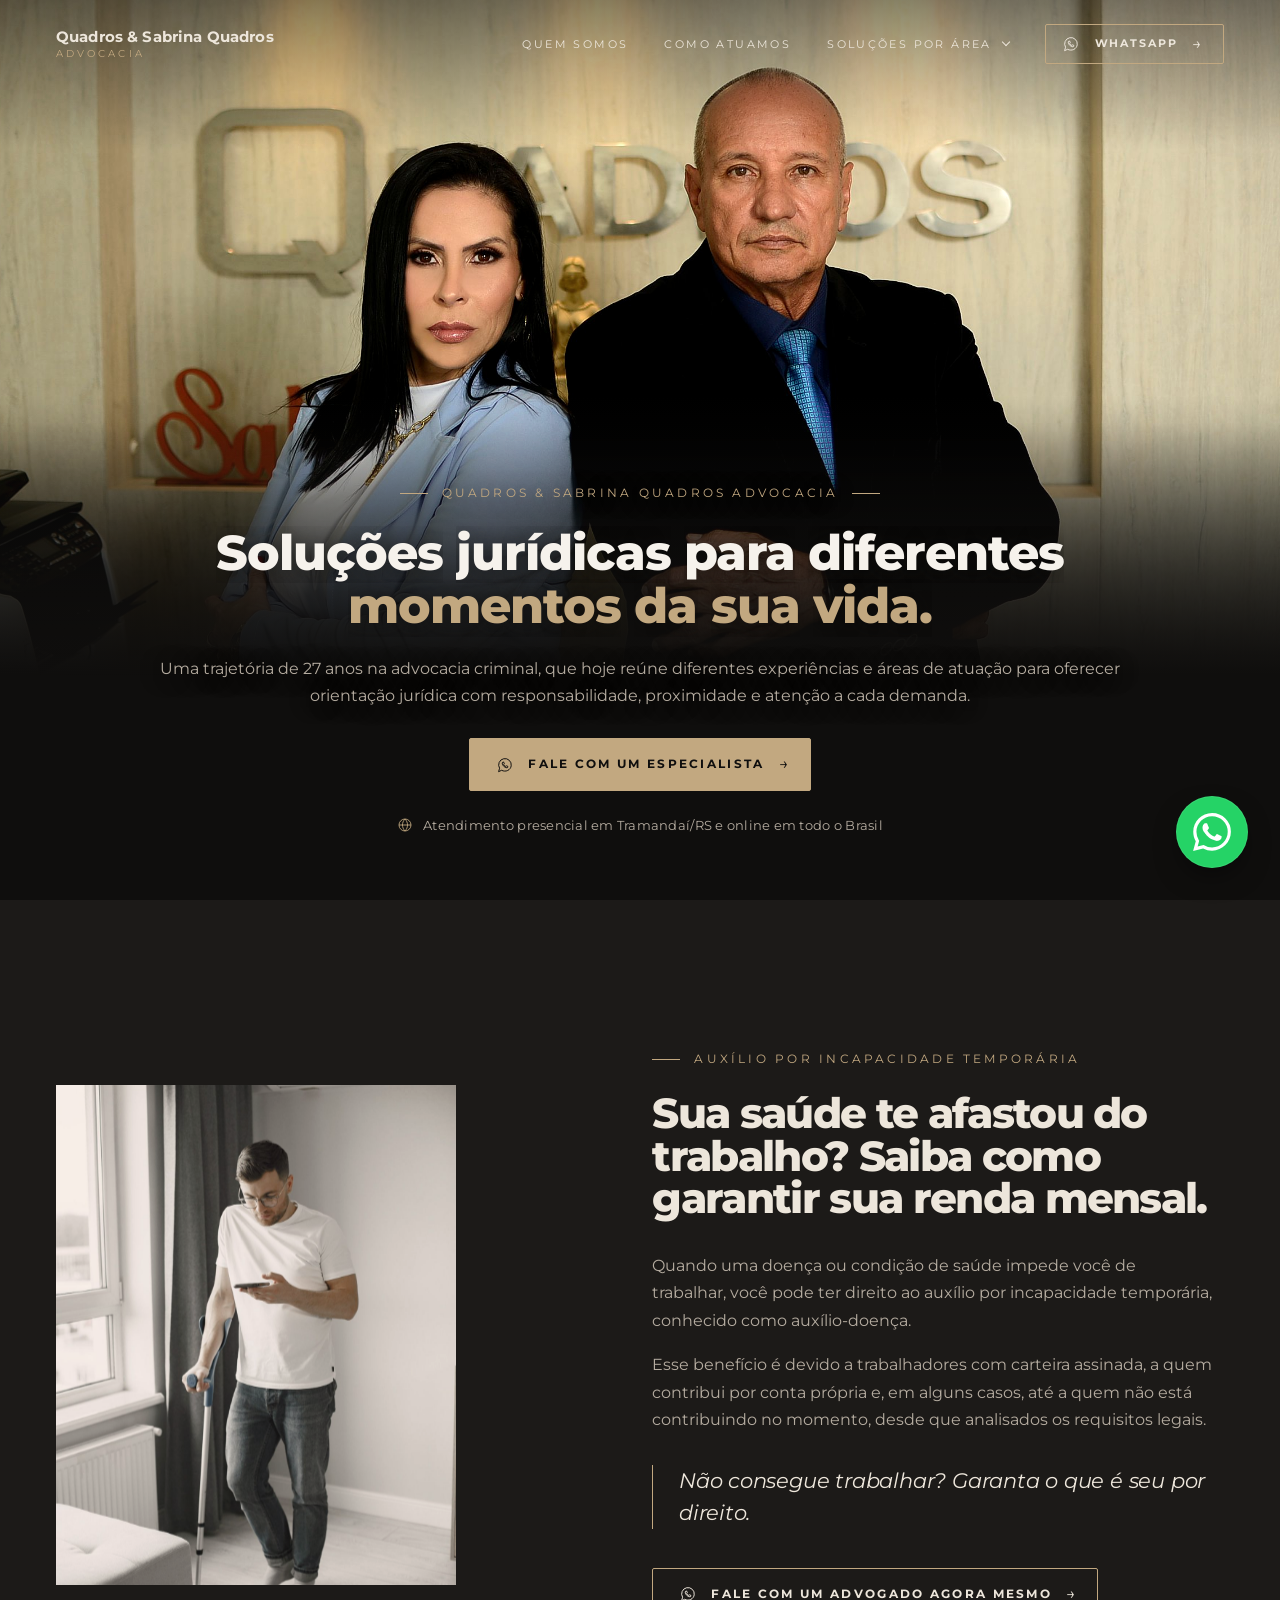
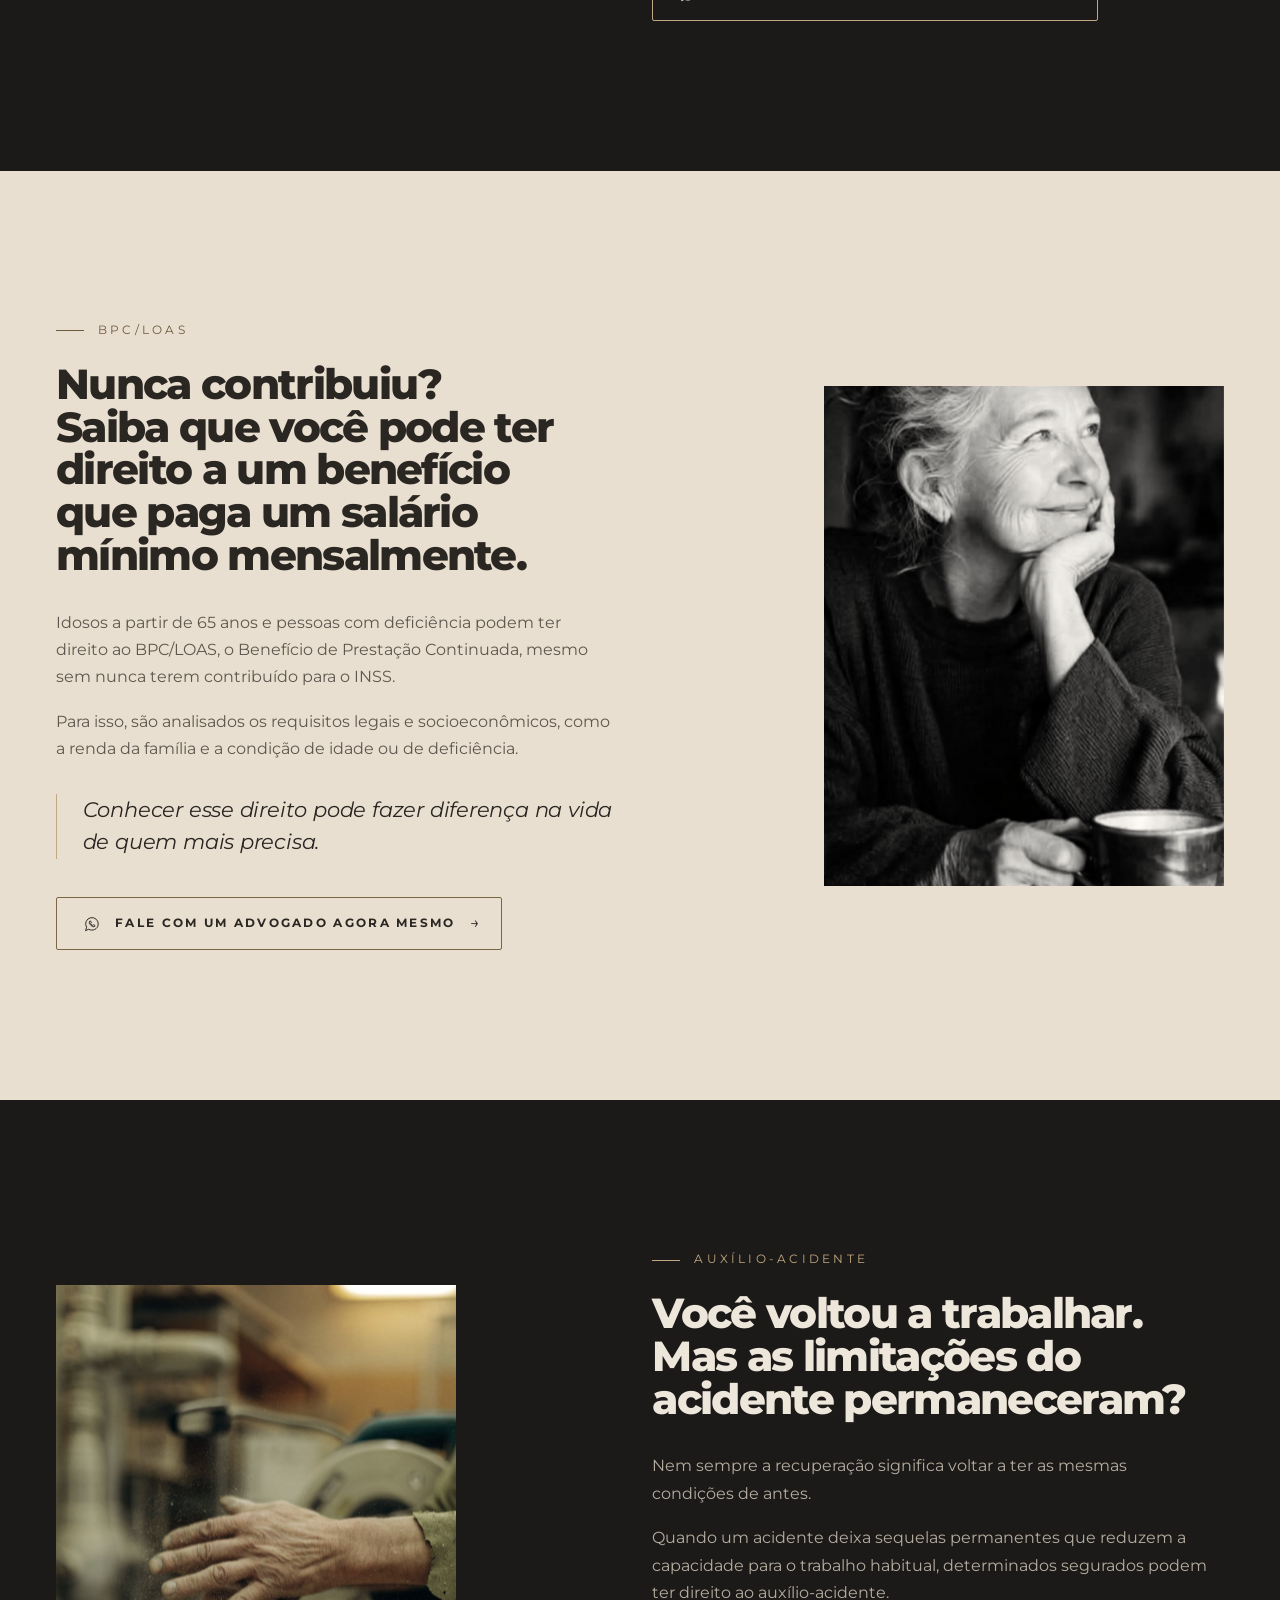
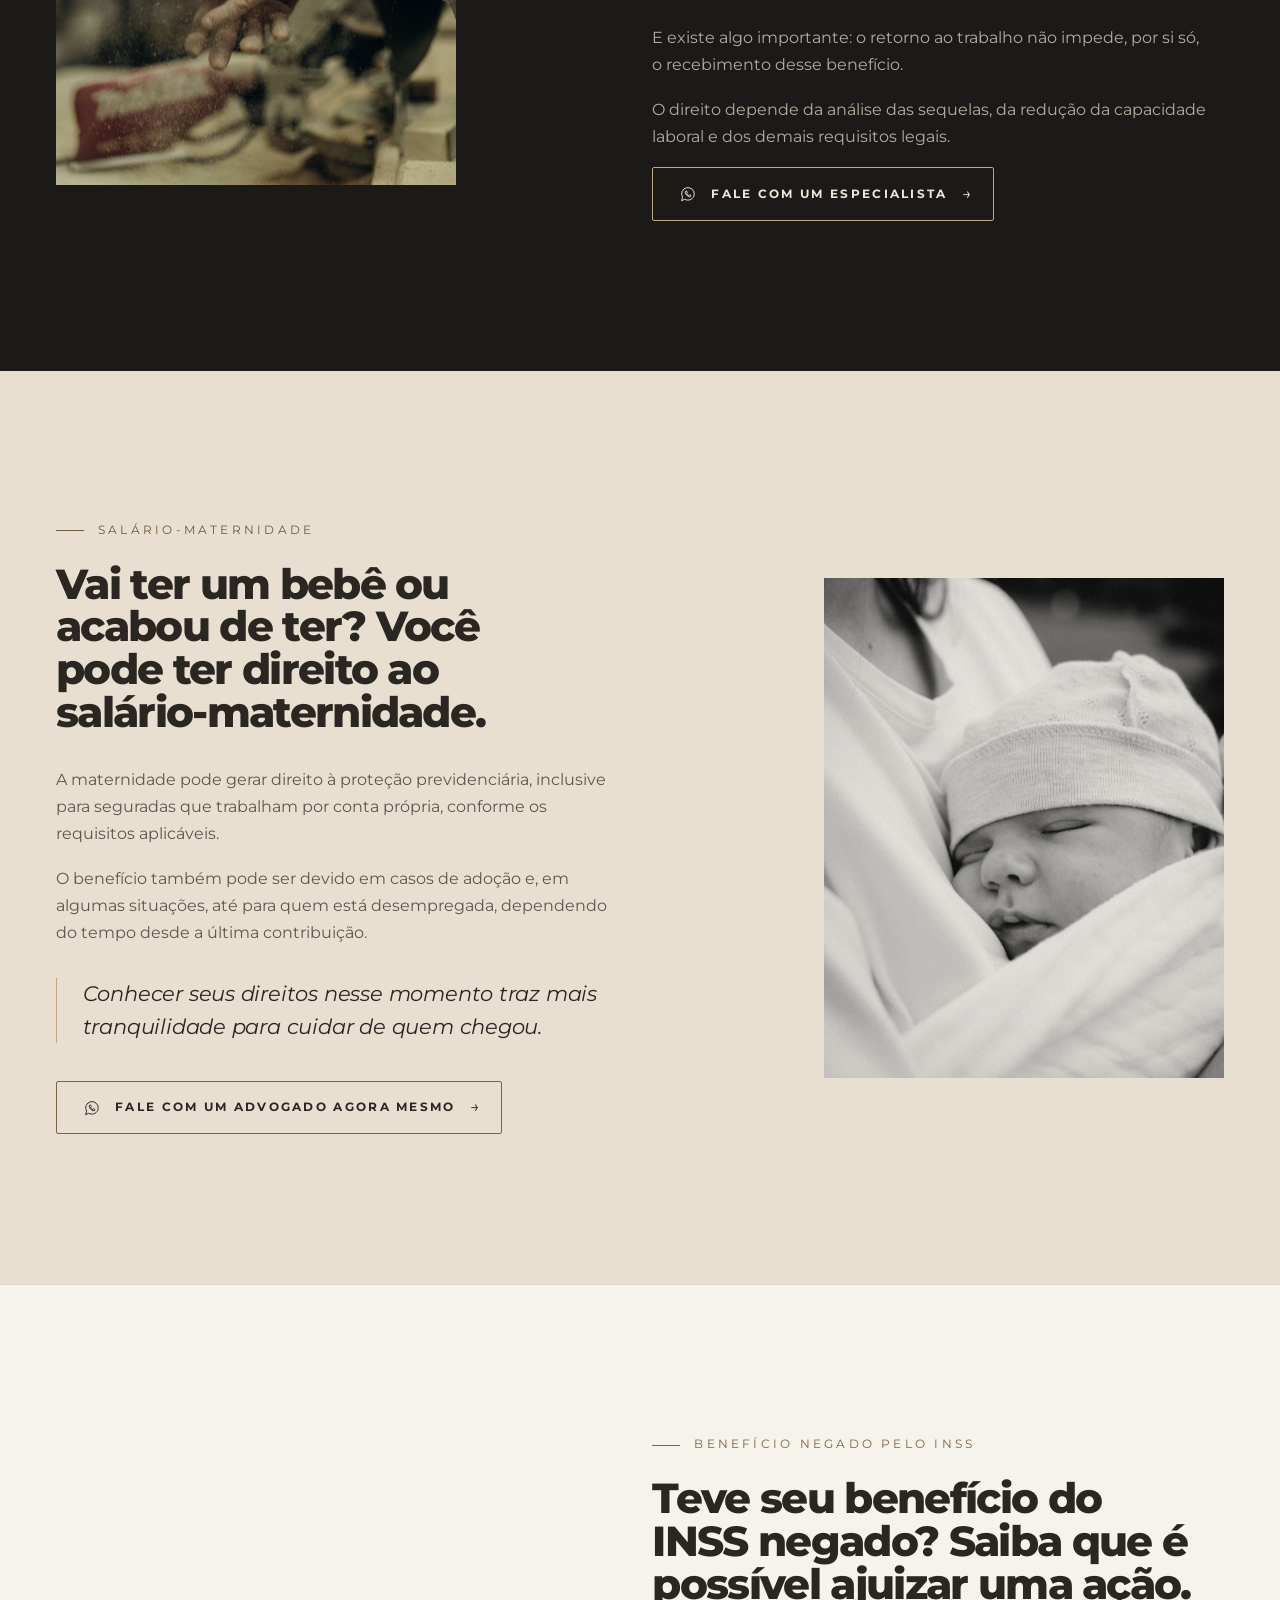
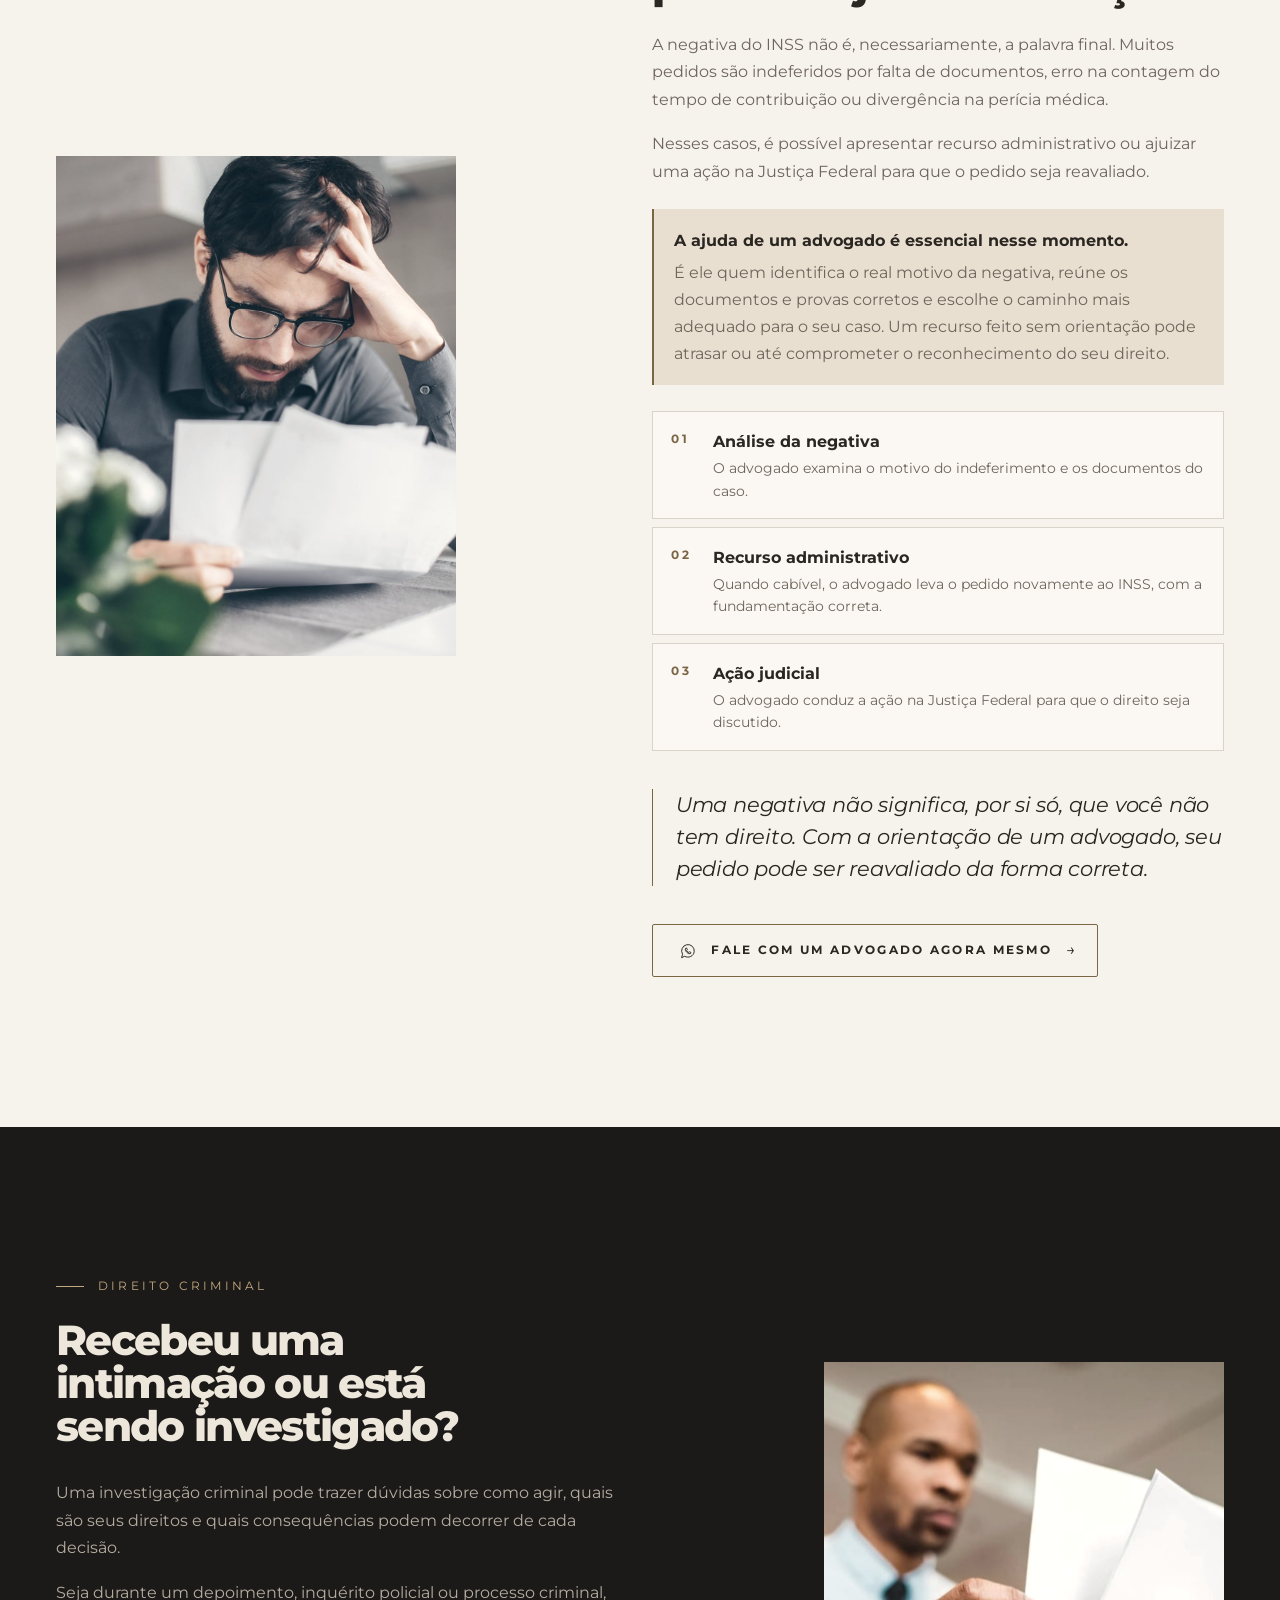
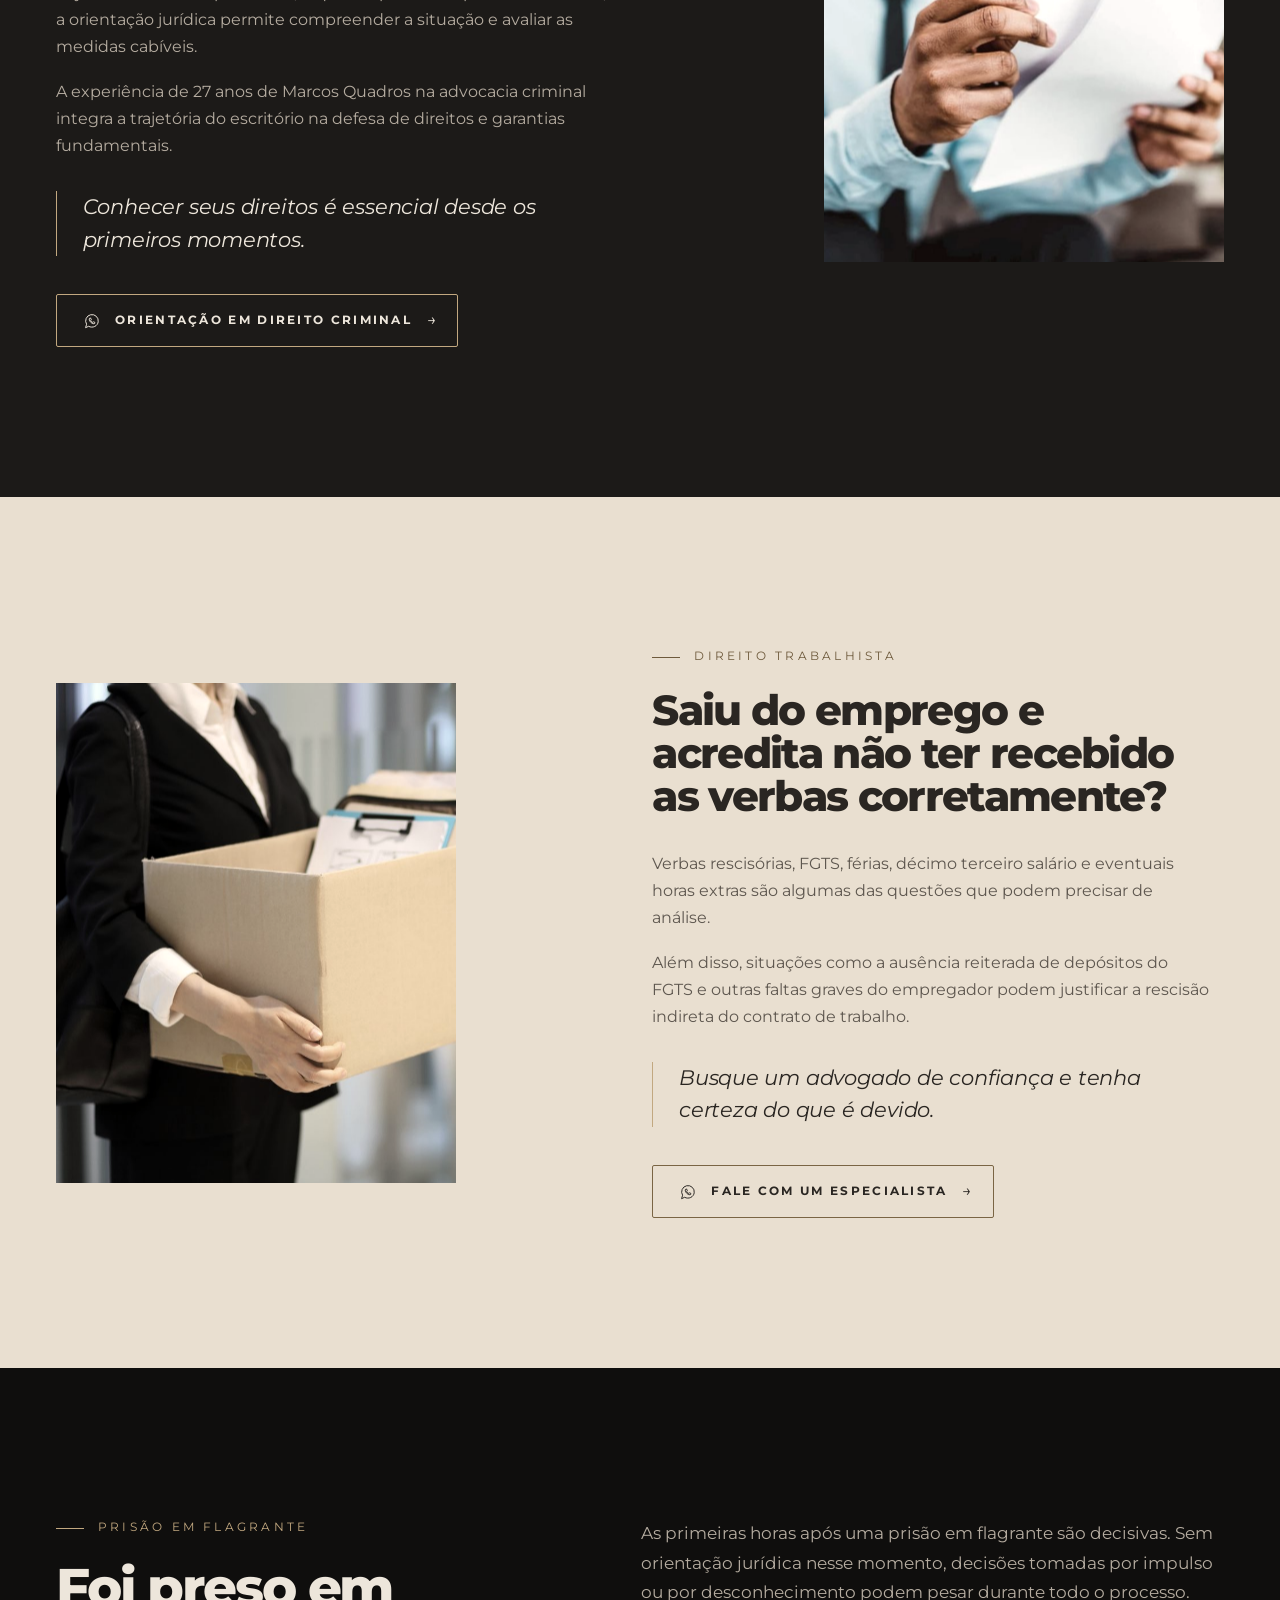
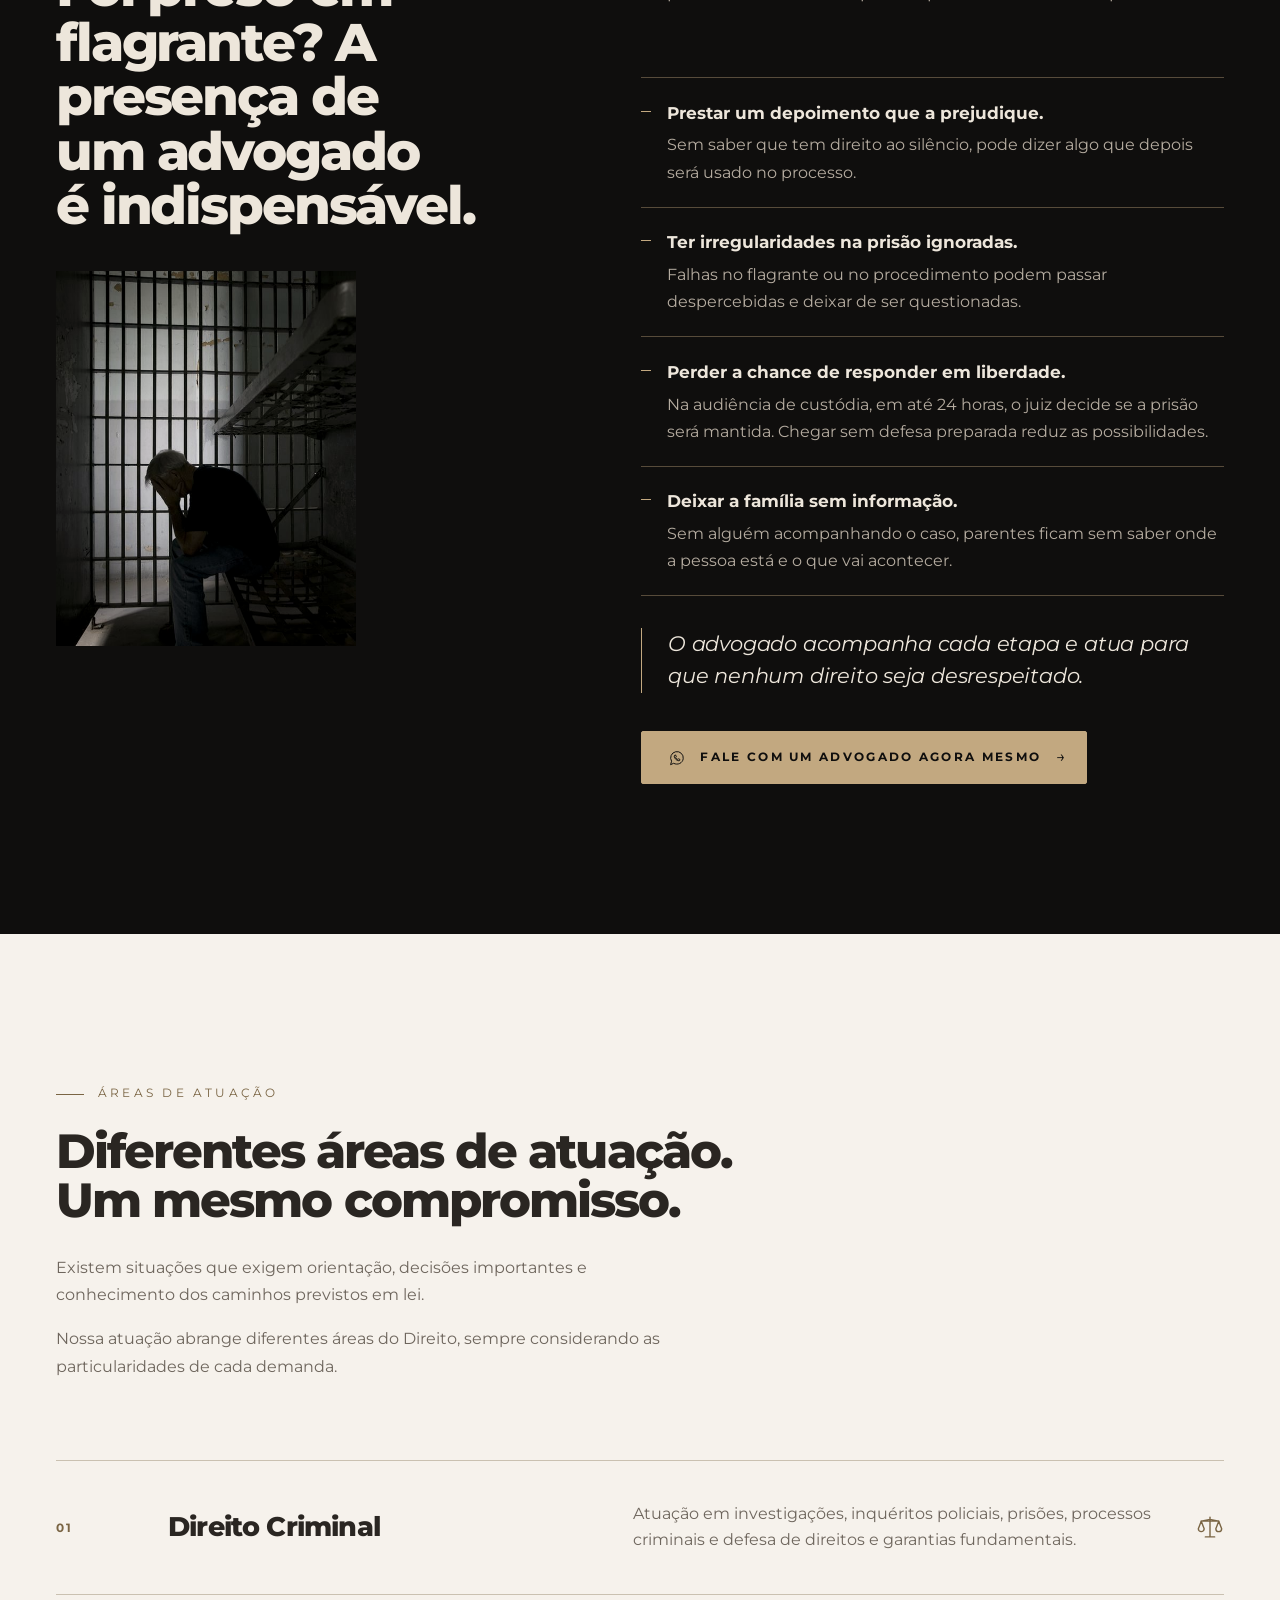
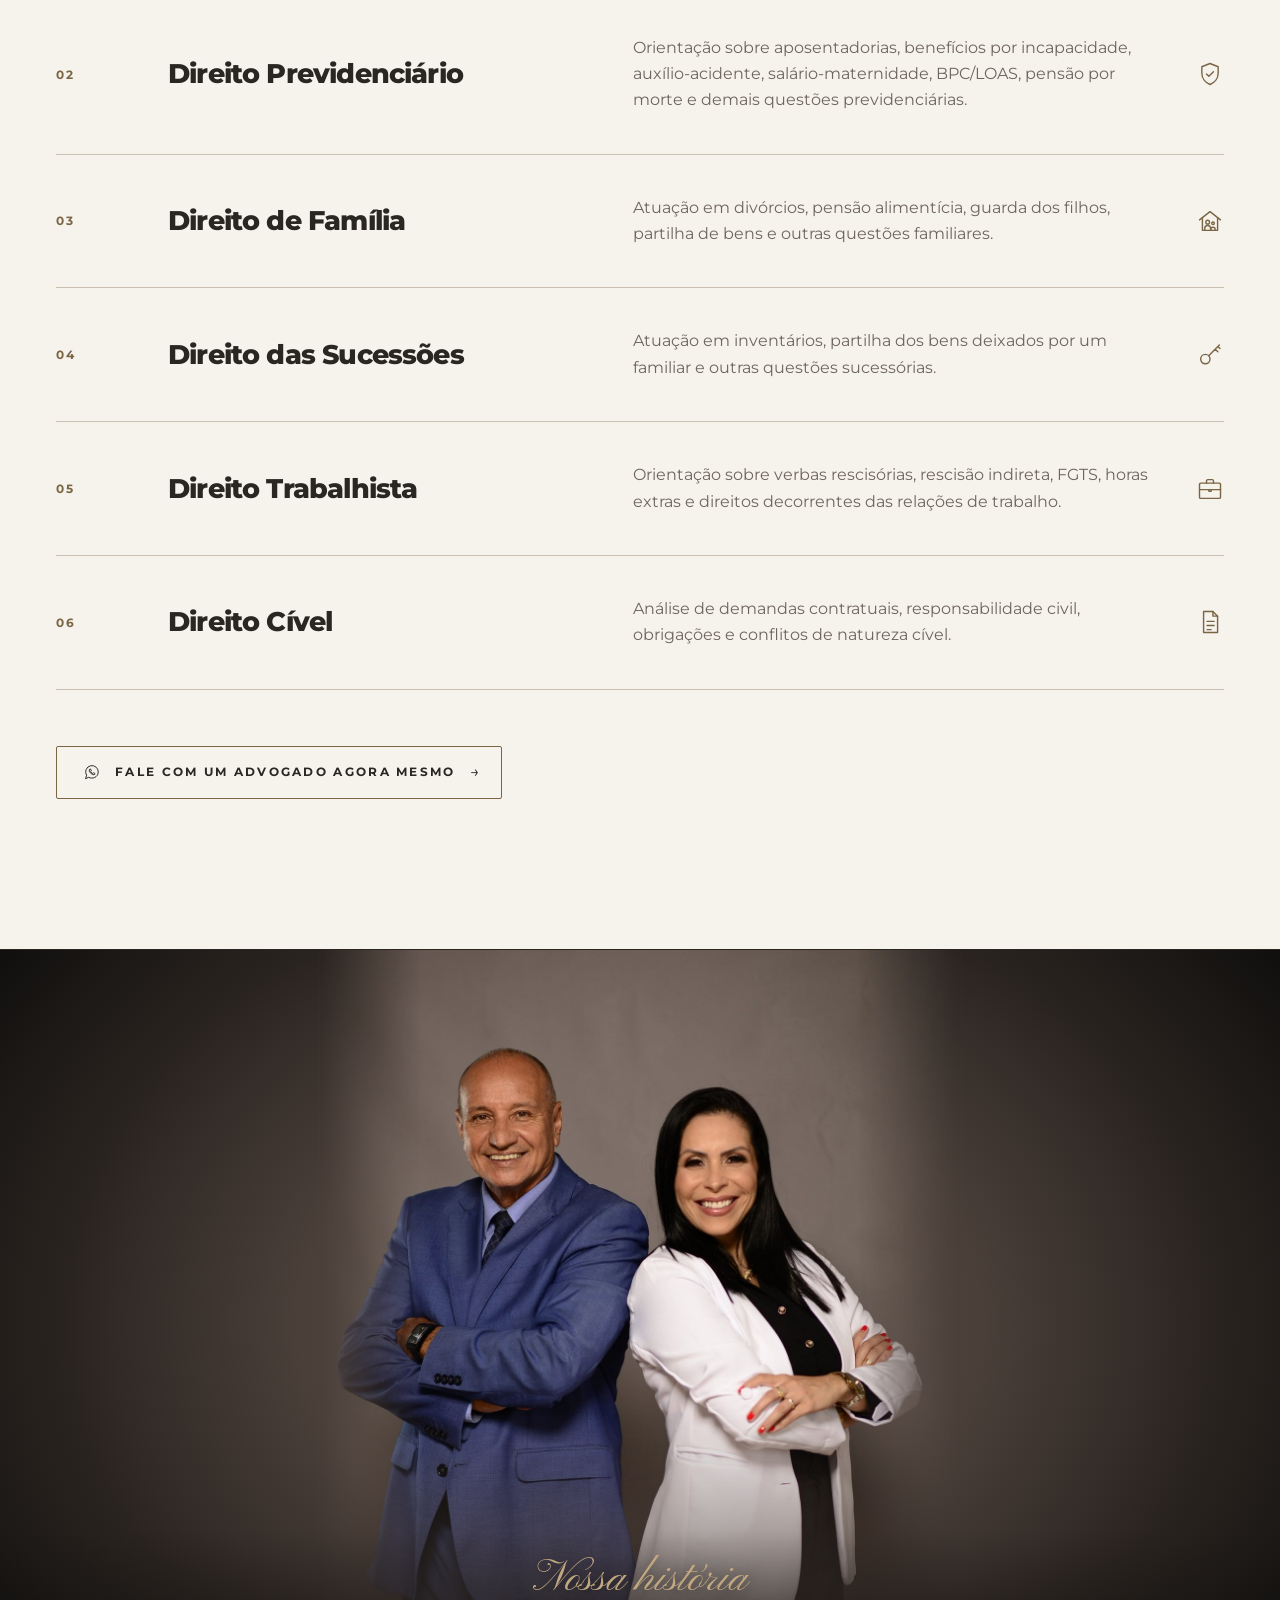
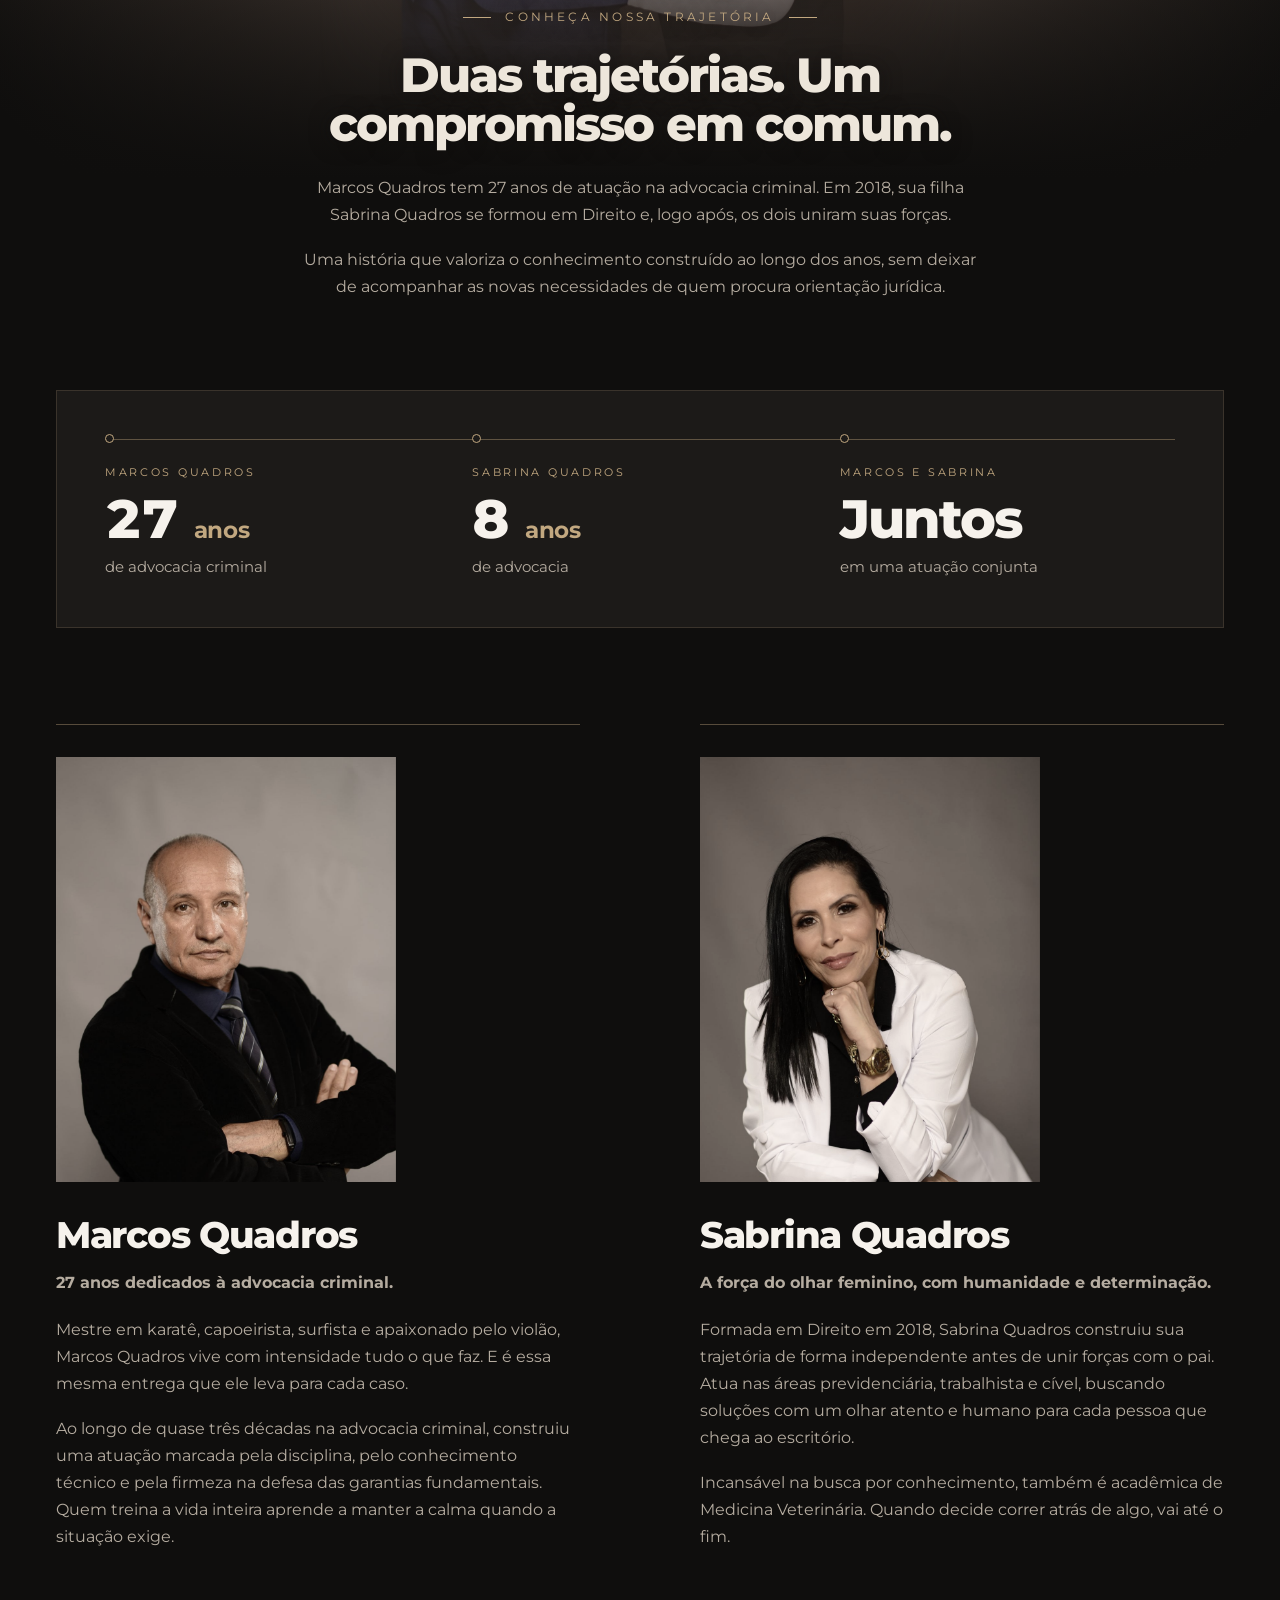
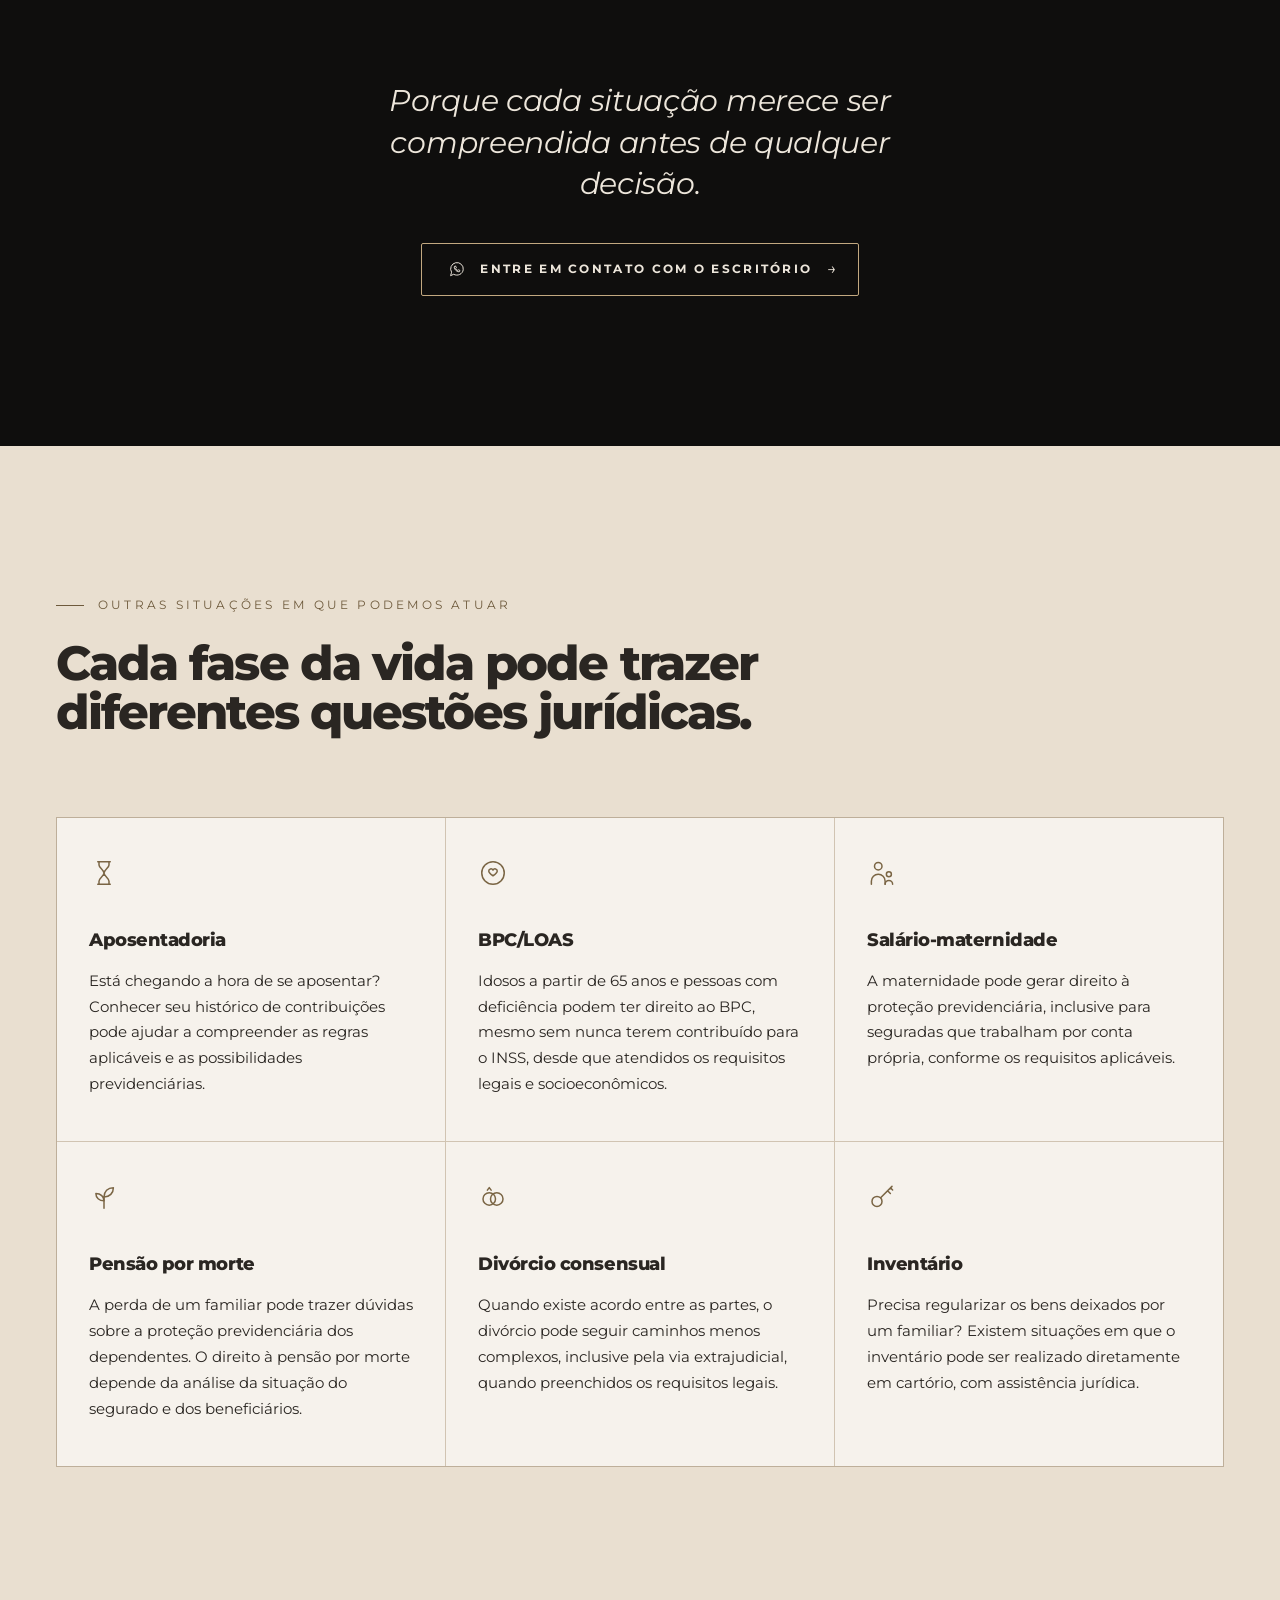
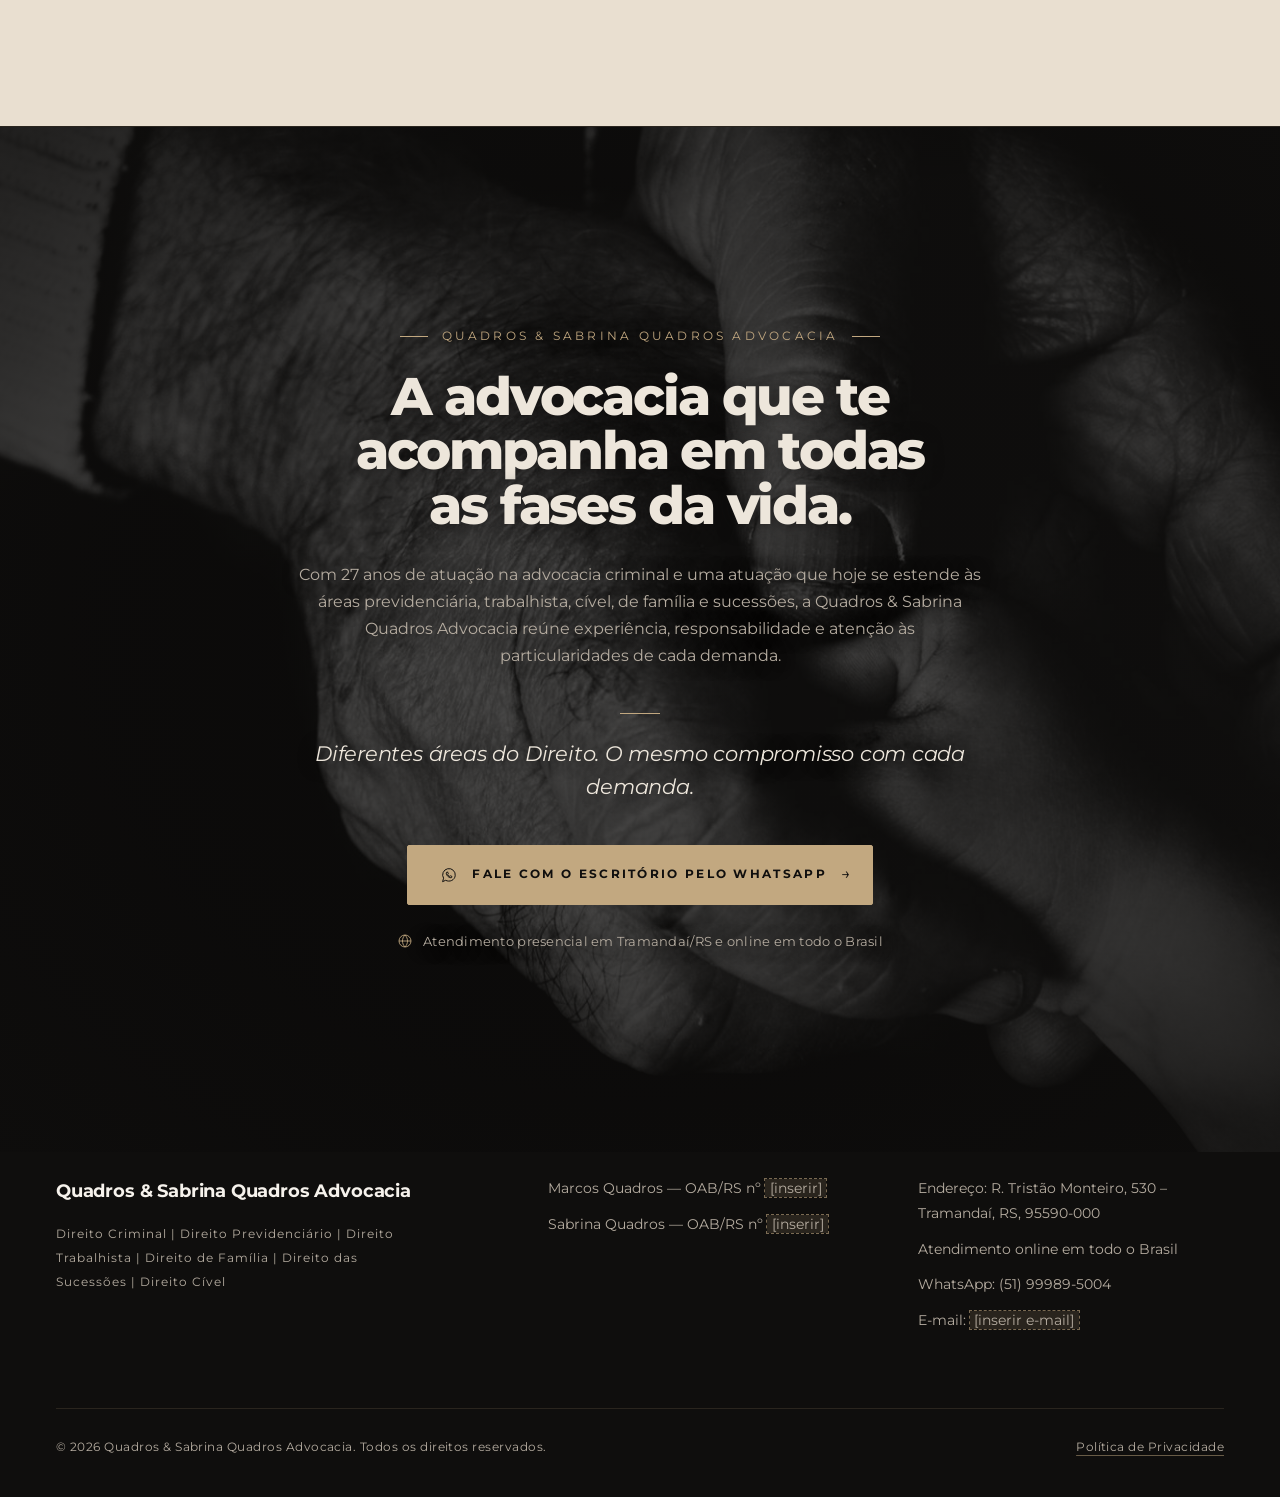
==== index.html @ 7c6b81a4 "INSS negado: deixa claro que a ajuda de um advogado é essencial Co-Authored-By: Claude Opus 5.5 <nor" ====
<!doctype html>
<html lang="pt-BR">
<head>
  <meta charset="utf-8">
  <meta name="viewport" content="width=device-width, initial-scale=1">

  <!-- ===================== SEO ===================== -->
  <title>Quadros &amp; Sabrina Quadros Advocacia | Direito Criminal, Previdenciário, Família, Trabalhista e Cível</title>
  <meta name="description" content="Atendimento em Tramandaí/RS e online em todo o Brasil. Uma trajetória de 27 anos na advocacia criminal, que hoje reúne diferentes experiências e áreas de atuação para oferecer orientação jurídica com responsabilidade, proximidade e atenção a cada demanda.">
  <link rel="canonical" href="https://www.SEUDOMINIO.com.br/">
  <meta name="theme-color" content="#0F0E0D">

  <!-- Open Graph -->
  <meta property="og:type" content="website">
  <meta property="og:locale" content="pt_BR">
  <meta property="og:site_name" content="Quadros &amp; Sabrina Quadros Advocacia">
  <meta property="og:title" content="Quadros &amp; Sabrina Quadros Advocacia">
  <meta property="og:description" content="Soluções jurídicas para diferentes momentos da sua vida.">
  <meta property="og:url" content="https://www.SEUDOMINIO.com.br/">
  <!-- FOTO: imagem de compartilhamento 1200x630px -->
  <meta property="og:image" content="https://www.SEUDOMINIO.com.br/images/og-image.jpg">
  <meta name="twitter:card" content="summary_large_image">

  <!-- Pré-carregamento das fontes principais -->
  <!-- Quando os arquivos da Garet estiverem em /fonts, descomente o pré-carregamento abaixo -->
  <!-- <link rel="preload" href="fonts/Garet-Book.woff2" as="font" type="font/woff2" crossorigin>
  <link rel="preload" href="fonts/Garet-Bold.woff2" as="font" type="font/woff2" crossorigin> -->

  <!-- Fontes de reserva (usadas até os arquivos da Garet e Gentlemens Script serem adicionados) -->
  <link rel="preconnect" href="https://fonts.googleapis.com">
  <link rel="preconnect" href="https://fonts.gstatic.com" crossorigin>
  <link rel="stylesheet" href="https://fonts.googleapis.com/css2?family=Montserrat:ital,wght@0,400;0,700;0,800;1,400&family=Pinyon+Script&display=swap">

  <link rel="stylesheet" href="css/styles.css">
  <link rel="stylesheet" href="css/tema-moderno.css">
  <!-- Marca o documento como "com JS" para habilitar as animações (sem JS, tudo aparece normalmente) -->
  <script>document.documentElement.classList.add('js');</script>

  <!-- Schema.org: LegalService + advogados -->
  <script type="application/ld+json">
  {
    "@context": "https://schema.org",
    "@type": "LegalService",
    "name": "Quadros & Sabrina Quadros Advocacia",
    "url": "https://www.SEUDOMINIO.com.br/",
    "image": "https://www.SEUDOMINIO.com.br/images/og-image.jpg",
    "telephone": "+55 51 99989-5004",
    "email": "contato@SEUDOMINIO.com.br",
    "address": {
      "@type": "PostalAddress",
      "streetAddress": "R. Tristão Monteiro, 530",
      "addressLocality": "Tramandaí",
      "addressRegion": "RS",
      "postalCode": "95590-000",
      "addressCountry": "BR"
    },
    "areaServed": [{ "@type": "City", "name": "Tramandaí" }, { "@type": "Country", "name": "Brasil" }],
    "availableChannel": { "@type": "ServiceChannel", "name": "Atendimento online em todo o Brasil" },
    "knowsAbout": ["Direito Criminal", "Direito Previdenciário", "Direito de Família", "Direito das Sucessões", "Direito Trabalhista", "Direito Cível"],
    "employee": [
      { "@type": "Person", "name": "Marcos Quadros", "jobTitle": "Advogado", "identifier": "OAB/RS nº [inserir]" },
      { "@type": "Person", "name": "Sabrina Quadros", "jobTitle": "Advogada", "identifier": "OAB/RS nº [inserir]" }
    ]
  }
  </script>
</head>
<body>

<a class="skip-link" href="#conteudo">Pular para o conteúdo</a>

<!-- ===================== HEADER ===================== -->
<header class="header" id="topo">
  <div class="container header__inner">
    <a href="#topo" class="brand" aria-label="Quadros &amp; Sabrina Quadros Advocacia — início">
      <span class="brand__name">Quadros &amp; Sabrina Quadros</span>
      <span class="brand__sub">Advocacia</span>
    </a>

    <button class="nav-toggle" aria-expanded="false" aria-controls="menu" aria-label="Abrir menu">
      <span></span><span></span>
    </button>

    <nav class="nav" id="menu" aria-label="Menu principal">
      <ul>
        <li><a href="#historia">Quem somos</a></li>
        <li><a href="#areas">Como atuamos</a></li>
        <li class="nav__drop">
          <a href="#solucoes" class="nav__drop-toggle" data-sol-open aria-haspopup="true">Soluções por área <span class="nav__caret" aria-hidden="true"></span></a>
          <ul class="nav__sub">
              <li><a href="#sol-previdenciario" data-tab-link="previdenciario"><span class="nav__sub-name">Direito Previdenciário</span><span class="nav__sub-hint">Aposentadorias, INSS, BPC/LOAS</span></a></li>
              <li><a href="#sol-trabalhista" data-tab-link="trabalhista"><span class="nav__sub-name">Direito Trabalhista</span><span class="nav__sub-hint">Rescisão, FGTS, horas extras</span></a></li>
              <li><a href="#sol-criminal" data-tab-link="criminal"><span class="nav__sub-name">Direito Criminal</span><span class="nav__sub-hint">Inquérito, prisão, defesa</span></a></li>
              <li><a href="#sol-familia" data-tab-link="familia"><span class="nav__sub-name">Direito de Família</span><span class="nav__sub-hint">Divórcio, pensão, guarda</span></a></li>
              <li><a href="#sol-sucessoes" data-tab-link="sucessoes"><span class="nav__sub-name">Direito das Sucessões</span><span class="nav__sub-hint">Inventário, testamento</span></a></li>
              <li><a href="#sol-civel" data-tab-link="civel"><span class="nav__sub-name">Direito Cível</span><span class="nav__sub-hint">Contratos, indenizações, consumidor</span></a></li>
          </ul>
        </li>
        <li>
          <a class="btn btn--outline btn--sm" data-wa="Olá, gostaria de entrar em contato com o escritório." href="https://wa.me/5551999895004" target="_blank" rel="noopener">
            <svg class="icon" viewBox="0 0 24 24" aria-hidden="true"><use href="#i-whatsapp"/></svg>
            <span>WhatsApp</span>
          </a>
        </li>
      </ul>
    </nav>
  </div>
</header>

<main id="conteudo">

<!-- ===================== HERO ===================== -->
<section class="hero hero--center section--dark" aria-labelledby="hero-title">
  <!-- FOTO DE FUNDO: Marcos e Sabrina juntos (horizontal 16:9, mín. 2400x1350px; deixe os dois mais à direita
       da foto para o texto ficar sobre a área livre). Substituir images/hero-marcos-sabrina.jpg -->
  <div class="hero__bg">
    <img src="images/hero-marcos-sabrina.jpg" alt="Marcos Quadros e Sabrina Quadros, advogados do escritório" width="2400" height="1350" fetchpriority="high" onerror="this.remove()">
  </div>

  <div class="container hero__grid">
    <div class="hero__content">
      <p class="eyebrow hero__eyebrow">Quadros &amp; Sabrina Quadros Advocacia</p>

      <h1 class="hero__title" id="hero-title" data-split>
        <span class="line">Soluções jurídicas para diferentes</span>
        <span class="line">momentos da sua vida.</span>
      </h1>

      <p class="hero__text">Uma trajetória de 27 anos na advocacia criminal, que hoje reúne diferentes experiências e áreas de atuação para oferecer orientação jurídica com responsabilidade, proximidade e atenção a cada demanda.</p>

      <div class="hero__cta">
        <a class="btn btn--solid" data-wa="Olá, gostaria de entrar em contato com o escritório." href="https://wa.me/5551999895004" target="_blank" rel="noopener">
          <svg class="icon" viewBox="0 0 24 24" aria-hidden="true"><use href="#i-whatsapp"/></svg>
          <span>Fale com um especialista</span>
        </a>
      </div>
      <p class="atend"><svg class="atend__icon" viewBox="0 0 24 24" aria-hidden="true"><circle cx="12" cy="12" r="9"/><path d="M3 12h18M12 3c2.5 2.7 3.8 5.7 3.8 9s-1.3 6.3-3.8 9c-2.5-2.7-3.8-5.7-3.8-9S9.5 5.7 12 3z"/></svg><span>Atendimento presencial em Tramandaí/RS e online em todo o Brasil</span></p>
    </div>
  </div>

  <a href="#auxilio-doenca" class="scroll-hint" aria-label="Role para baixo">
    <span class="scroll-hint__line" aria-hidden="true"></span>
  </a>
</section>

<!-- ===================== BENEFÍCIO · AUXÍLIO POR INCAPACIDADE TEMPORÁRIA (imagem à esquerda) ===================== -->
<section class="section section--graphite" id="auxilio-doenca" aria-labelledby="s4-title">
  <div class="container split">
    <div class="split__media">
      <!-- FOTO: tema saúde/afastamento (4:5). Substituir images/auxilio-doenca.jpg -->
      <figure class="frame frame--offset">
        <div class="frame__img img-reveal parallax-wrap" style="aspect-ratio:4/5">
          <span class="ph-label">Foto: tema saúde / afastamento · 4:5</span>
          <img src="images/auxilio-doenca.jpg" alt="Homem de muletas em casa, afastado do trabalho" width="1200" height="1500" loading="lazy" data-parallax onerror="this.remove()">
        </div>
      </figure>
    </div>
    <div class="split__content">
      <p class="eyebrow reveal">Auxílio por incapacidade temporária</p>
      <h2 class="h2 reveal" id="s4-title">Sua saúde te afastou do trabalho? Saiba como garantir sua renda mensal.</h2>
      <span class="rule" aria-hidden="true"></span>
      <p class="reveal">Quando uma doença ou condição de saúde impede você de trabalhar, você pode ter direito ao auxílio por incapacidade temporária, conhecido como auxílio-doença.</p>
      <p class="reveal">Esse benefício é devido a trabalhadores com carteira assinada, a quem contribui por conta própria e, em alguns casos, até a quem não está contribuindo no momento, desde que analisados os requisitos legais.</p>
      <p class="highlight reveal">Não consegue trabalhar? Garanta o que é seu por direito.</p>
      <a class="btn btn--outline reveal" data-wa="Olá, gostaria de orientação sobre auxílio-doença." href="https://wa.me/5551999895004" target="_blank" rel="noopener">
        <svg class="icon" viewBox="0 0 24 24" aria-hidden="true"><use href="#i-whatsapp"/></svg>
        <span>Fale com um advogado agora mesmo</span>
      </a>
    </div>
  </div>
</section>

<!-- ===================== BENEFÍCIO · BPC/LOAS (imagem à esquerda) ===================== -->
<section class="section section--beige" id="bpc-loas" aria-labelledby="sbpc-title">
  <div class="container split split--reverse">
    <div class="split__media">
      <!-- FOTO: tema idoso / pessoa com deficiência, tom acolhedor (4:5). Substituir images/bpc-loas.jpg -->
      <figure class="frame frame--offset frame--offset-left">
        <div class="frame__img img-reveal parallax-wrap" style="aspect-ratio:4/5">
          <span class="ph-label">Foto: tema BPC/LOAS · 4:5</span>
          <img src="images/bpc-loas.jpg" alt="Imagem ilustrativa sobre o Benefício de Prestação Continuada" width="1200" height="1500" loading="lazy" data-parallax onerror="this.remove()">
        </div>
      </figure>
    </div>
    <div class="split__content">
      <p class="eyebrow reveal">BPC/LOAS</p>
      <h2 class="h2 reveal" id="sbpc-title">Nunca contribuiu? Saiba que você pode ter direito a um benefício que paga um salário mínimo mensalmente.</h2>
      <span class="rule" aria-hidden="true"></span>
      <p class="reveal">Idosos a partir de 65 anos e pessoas com deficiência podem ter direito ao BPC/LOAS, o Benefício de Prestação Continuada, mesmo sem nunca terem contribuído para o INSS.</p>
      <p class="reveal">Para isso, são analisados os requisitos legais e socioeconômicos, como a renda da família e a condição de idade ou de deficiência.</p>
      <p class="highlight reveal">Conhecer esse direito pode fazer diferença na vida de quem mais precisa.</p>
      <a class="btn btn--dark-outline reveal" data-wa="Olá, gostaria de orientação sobre o BPC/LOAS." href="https://wa.me/5551999895004" target="_blank" rel="noopener">
        <svg class="icon" viewBox="0 0 24 24" aria-hidden="true"><use href="#i-whatsapp"/></svg>
        <span>Fale com um advogado agora mesmo</span>
      </a>
    </div>
  </div>
</section>

<!-- ===================== BENEFÍCIO · AUXÍLIO-ACIDENTE (texto à esquerda, imagem à direita) ===================== -->
<section class="section section--graphite" id="auxilio-acidente" aria-labelledby="s5-title">
  <div class="container split">
    <div class="split__media">
      <!-- FOTO: retorno ao trabalho / recuperação (4:5). Substituir images/auxilio-acidente.jpg -->
      <figure class="frame frame--offset">
        <div class="frame__img img-reveal parallax-wrap" style="aspect-ratio:4/5">
          <span class="ph-label">Foto: retorno ao trabalho · 4:5</span>
          <img src="images/auxilio-acidente.jpg" alt="Imagem ilustrativa sobre retorno ao trabalho após acidente" width="1200" height="1500" loading="lazy" data-parallax onerror="this.remove()">
        </div>
      </figure>
    </div>
    <div class="split__content">
      <p class="eyebrow reveal">Auxílio-acidente</p>
      <h2 class="h2 reveal" id="s5-title">Você voltou a trabalhar. Mas as limitações do acidente permaneceram?</h2>
      <span class="rule" aria-hidden="true"></span>
      <p class="reveal">Nem sempre a recuperação significa voltar a ter as mesmas condições de antes.</p>
      <p class="reveal">Quando um acidente deixa sequelas permanentes que reduzem a capacidade para o trabalho habitual, determinados segurados podem ter direito ao auxílio-acidente.</p>
      <p class="reveal">E existe algo importante: o retorno ao trabalho não impede, por si só, o recebimento desse benefício.</p>
      <p class="reveal">O direito depende da análise das sequelas, da redução da capacidade laboral e dos demais requisitos legais.</p>
      <a class="btn btn--outline reveal" data-wa="Olá, gostaria de saber mais sobre o auxílio-acidente." href="https://wa.me/5551999895004" target="_blank" rel="noopener">
        <svg class="icon" viewBox="0 0 24 24" aria-hidden="true"><use href="#i-whatsapp"/></svg>
        <span>Fale com um especialista</span>
      </a>
    </div>
  </div>
</section>

<!-- ===================== SALÁRIO-MATERNIDADE ===================== -->
<section class="section section--beige" id="salario-maternidade" aria-labelledby="smat-title">
  <div class="container split split--reverse">
    <div class="split__media">
      <!-- FOTO: tema maternidade, mãe e bebê sem rosto identificável do bebê (4:5). Substituir images/salario-maternidade.jpg -->
      <figure class="frame frame--offset frame--offset-left">
        <div class="frame__img img-reveal parallax-wrap" style="aspect-ratio:4/5">
          <span class="ph-label">Foto: tema maternidade · 4:5</span>
          <img src="images/salario-maternidade.jpg" alt="Imagem ilustrativa sobre maternidade" width="1200" height="1500" loading="lazy" data-parallax onerror="this.remove()">
        </div>
      </figure>
    </div>
    <div class="split__content">
      <p class="eyebrow reveal">Salário-maternidade</p>
      <h2 class="h2 reveal" id="smat-title">Vai ter um bebê ou acabou de ter? Você pode ter direito ao salário-maternidade.</h2>
      <span class="rule" aria-hidden="true"></span>
      <p class="reveal">A maternidade pode gerar direito à proteção previdenciária, inclusive para seguradas que trabalham por conta própria, conforme os requisitos aplicáveis.</p>
      <p class="reveal">O benefício também pode ser devido em casos de adoção e, em algumas situações, até para quem está desempregada, dependendo do tempo desde a última contribuição.</p>
      <p class="highlight reveal">Conhecer seus direitos nesse momento traz mais tranquilidade para cuidar de quem chegou.</p>
      <a class="btn btn--dark-outline reveal" data-wa="Olá, gostaria de orientação sobre salário-maternidade." href="https://wa.me/5551999895004" target="_blank" rel="noopener">
        <svg class="icon" viewBox="0 0 24 24" aria-hidden="true"><use href="#i-whatsapp"/></svg>
        <span>Fale com um advogado agora mesmo</span>
      </a>
    </div>
  </div>
</section>

<!-- ===================== BENEFÍCIO NEGADO PELO INSS ===================== -->
<section class="section section--offwhite negado" id="beneficio-negado" aria-labelledby="sneg-title">
  <div class="container split">
    <div class="split__media">
      <!-- FOTO: images/beneficio-negado.jpg -->
      <figure class="frame frame--offset">
        <div class="frame__img img-reveal" style="aspect-ratio:4/5">
          <img src="images/beneficio-negado.jpg" alt="Homem preocupado lendo uma carta" width="1100" height="1650" loading="lazy" onerror="this.remove()">
        </div>
      </figure>
    </div>
    <div class="split__content negado__inner">
    <p class="eyebrow reveal">Benefício negado pelo INSS</p>
    <h2 class="h2 reveal" id="sneg-title">Teve seu benefício do INSS negado? Saiba que é possível ajuizar uma ação.</h2>
    <p class="reveal">A negativa do INSS não é, necessariamente, a palavra final. Muitos pedidos são indeferidos por falta de documentos, erro na contagem do tempo de contribuição ou divergência na perícia médica.</p>
    <p class="reveal">Nesses casos, é possível apresentar recurso administrativo ou ajuizar uma ação na Justiça Federal para que o pedido seja reavaliado.</p>
    <p class="negado__lawyer reveal"><strong>A ajuda de um advogado é essencial nesse momento.</strong> É ele quem identifica o real motivo da negativa, reúne os documentos e provas corretos e escolhe o caminho mais adequado para o seu caso. Um recurso feito sem orientação pode atrasar ou até comprometer o reconhecimento do seu direito.</p>
    <ol class="negado__steps" role="list">
      <li class="reveal" style="--i:0"><span class="negado__num">01</span><strong>Análise da negativa</strong><span>O advogado examina o motivo do indeferimento e os documentos do caso.</span></li>
      <li class="reveal" style="--i:1"><span class="negado__num">02</span><strong>Recurso administrativo</strong><span>Quando cabível, o advogado leva o pedido novamente ao INSS, com a fundamentação correta.</span></li>
      <li class="reveal" style="--i:2"><span class="negado__num">03</span><strong>Ação judicial</strong><span>O advogado conduz a ação na Justiça Federal para que o direito seja discutido.</span></li>
    </ol>
    <p class="highlight reveal">Uma negativa não significa, por si só, que você não tem direito. Com a orientação de um advogado, seu pedido pode ser reavaliado da forma correta.</p>
    <a class="btn btn--dark-outline reveal" data-wa="Olá, meu benefício do INSS foi negado e gostaria de orientação." href="https://wa.me/5551999895004" target="_blank" rel="noopener">
      <svg class="icon" viewBox="0 0 24 24" aria-hidden="true"><use href="#i-whatsapp"/></svg>
      <span>Fale com um advogado agora mesmo</span>
    </a>
    </div>
  </div>
</section>

<!-- ===================== DIREITO CRIMINAL (imagem à esquerda) ===================== -->
<section class="section section--graphite" id="criminal" aria-labelledby="s6-title">
  <div class="container split split--reverse">
    <div class="split__media">
      <!-- FOTO: pessoa lendo uma intimação. images/criminal.jpg -->
      <figure class="frame frame--offset frame--offset-left">
        <div class="frame__img img-reveal parallax-wrap" style="aspect-ratio:4/5">
          <span class="ph-label">Foto: intimação · 4:5</span>
          <img src="images/criminal.jpg" alt="Pessoa lendo com atenção um documento recebido" width="1200" height="1500" loading="lazy" data-parallax onerror="this.remove()">
        </div>
      </figure>
    </div>
    <div class="split__content">
      <p class="eyebrow reveal">Direito Criminal</p>
      <h2 class="h2 reveal" id="s6-title">Recebeu uma intimação ou está sendo investigado?</h2>
      <span class="rule" aria-hidden="true"></span>
      <p class="reveal">Uma investigação criminal pode trazer dúvidas sobre como agir, quais são seus direitos e quais consequências podem decorrer de cada decisão.</p>
      <p class="reveal">Seja durante um depoimento, inquérito policial ou processo criminal, a orientação jurídica permite compreender a situação e avaliar as medidas cabíveis.</p>
      <p class="reveal">A experiência de 27 anos de Marcos Quadros na advocacia criminal integra a trajetória do escritório na defesa de direitos e garantias fundamentais.</p>
      <p class="highlight reveal">Conhecer seus direitos é essencial desde os primeiros momentos.</p>
      <a class="btn btn--outline reveal" data-wa="Olá, gostaria de orientação em Direito Criminal." href="https://wa.me/5551999895004" target="_blank" rel="noopener">
        <svg class="icon" viewBox="0 0 24 24" aria-hidden="true"><use href="#i-whatsapp"/></svg>
        <span>Orientação em Direito Criminal</span>
      </a>
    </div>
  </div>
</section>

<!-- ===================== DIREITO TRABALHISTA (texto à esquerda, imagem à direita) ===================== -->
<section class="section section--beige" id="trabalhista" aria-labelledby="s8-title">
  <div class="container split">
    <div class="split__media">
      <!-- FOTO: tema trabalho / documentos / carteira de trabalho (4:5). Substituir images/trabalhista.jpg -->
      <figure class="frame frame--offset">
        <div class="frame__img img-reveal parallax-wrap" style="aspect-ratio:4/5">
          <span class="ph-label">Foto: tema trabalho · 4:5</span>
          <img src="images/trabalhista.jpg" alt="Imagem ilustrativa sobre direitos trabalhistas" width="1200" height="1500" loading="lazy" data-parallax onerror="this.remove()">
        </div>
      </figure>
    </div>
    <div class="split__content">
      <p class="eyebrow reveal">Direito Trabalhista</p>
      <h2 class="h2 reveal" id="s8-title">Saiu do emprego e acredita não ter recebido as verbas corretamente?</h2>
      <span class="rule" aria-hidden="true"></span>
      <p class="reveal">Verbas rescisórias, FGTS, férias, décimo terceiro salário e eventuais horas extras são algumas das questões que podem precisar de análise.</p>
      <p class="reveal">Além disso, situações como a ausência reiterada de depósitos do FGTS e outras faltas graves do empregador podem justificar a rescisão indireta do contrato de trabalho.</p>
      <p class="highlight reveal">Busque um advogado de confiança e tenha certeza do que é devido.</p>
      <a class="btn btn--dark-outline reveal" data-wa="Olá, gostaria de orientação sobre direitos trabalhistas." href="https://wa.me/5551999895004" target="_blank" rel="noopener">
        <svg class="icon" viewBox="0 0 24 24" aria-hidden="true"><use href="#i-whatsapp"/></svg>
        <span>Fale com um especialista</span>
      </a>
    </div>
  </div>
</section>

<!-- ===================== PRISÃO EM FLAGRANTE ===================== -->
<section class="section section--dark flagrante" id="flagrante" aria-labelledby="sfl-title">
  <div class="container flagrante__grid">
    <div class="flagrante__head">
      <p class="eyebrow reveal">Prisão em flagrante</p>
      <h2 class="h2 h2--xl reveal" id="sfl-title">Foi preso em flagrante? A presença de um advogado é indispensável.</h2>
      <span class="rule" aria-hidden="true"></span>
      <!-- FOTO: images/flagrante.jpg -->
      <figure class="frame flagrante__photo">
        <div class="frame__img img-reveal" style="aspect-ratio:4/5">
          <img src="images/flagrante.jpg" alt="Homem sentado em uma cela, com as mãos no rosto" width="564" height="847" loading="lazy" onerror="this.remove()">
        </div>
      </figure>
    </div>
    <div class="flagrante__body">
      <p class="reveal">As primeiras horas após uma prisão em flagrante são decisivas. Sem orientação jurídica nesse momento, decisões tomadas por impulso ou por desconhecimento podem pesar durante todo o processo.</p>
      <p class="facts__title reveal">Sem um advogado, a pessoa presa pode:</p>
      <ul class="facts" role="list">
        <li class="reveal" style="--i:0"><strong>Prestar um depoimento que a prejudique.</strong> Sem saber que tem direito ao silêncio, pode dizer algo que depois será usado no processo.</li>
        <li class="reveal" style="--i:1"><strong>Ter irregularidades na prisão ignoradas.</strong> Falhas no flagrante ou no procedimento podem passar despercebidas e deixar de ser questionadas.</li>
        <li class="reveal" style="--i:2"><strong>Perder a chance de responder em liberdade.</strong> Na audiência de custódia, em até 24 horas, o juiz decide se a prisão será mantida. Chegar sem defesa preparada reduz as possibilidades.</li>
        <li class="reveal" style="--i:3"><strong>Deixar a família sem informação.</strong> Sem alguém acompanhando o caso, parentes ficam sem saber onde a pessoa está e o que vai acontecer.</li>
      </ul>
      <p class="highlight reveal">O advogado acompanha cada etapa e atua para que nenhum direito seja desrespeitado.</p>
      <a class="btn btn--solid reveal" data-wa="Olá, preciso de orientação urgente sobre uma prisão em flagrante." href="https://wa.me/5551999895004" target="_blank" rel="noopener">
        <svg class="icon" viewBox="0 0 24 24" aria-hidden="true"><use href="#i-whatsapp"/></svg>
        <span>Fale com um advogado agora mesmo</span>
      </a>
    </div>
  </div>
</section>

<!-- ===================== ÁREAS DE ATUAÇÃO ===================== -->
<section class="section section--offwhite" id="areas" aria-labelledby="areas-title">
  <div class="container">
    <header class="section-head section-head--center">
      <p class="eyebrow reveal">Áreas de atuação</p>
      <h2 class="h2 reveal" id="areas-title">Diferentes áreas de atuação. Um mesmo compromisso.</h2>
      <span class="rule rule--center" aria-hidden="true"></span>
      <div class="section-head__text">
        <p class="reveal">Existem situações que exigem orientação, decisões importantes e conhecimento dos caminhos previstos em lei.</p>
        <p class="reveal">Nossa atuação abrange diferentes áreas do Direito, sempre considerando as particularidades de cada demanda.</p>
      </div>
    </header>

    <ul class="areas-grid" role="list">
      <li class="card reveal" style="--i:0">
        <div class="card__top">
          <svg class="card__icon" viewBox="0 0 24 24" aria-hidden="true"><use href="#i-balanca"/></svg>
          <span class="card__num">01</span>
        </div>
        <h3 class="card__title">Direito Criminal</h3>
        <p class="card__text">Atuação em investigações, inquéritos policiais, prisões, processos criminais e defesa de direitos e garantias fundamentais.</p>
        <a class="card__link" data-wa="Olá, gostaria de orientação sobre Direito Criminal." href="https://wa.me/5551999895004" target="_blank" rel="noopener" aria-label="Falar pelo WhatsApp sobre Direito Criminal"></a>
      </li>
      <li class="card reveal" style="--i:1">
        <div class="card__top">
          <svg class="card__icon" viewBox="0 0 24 24" aria-hidden="true"><use href="#i-escudo"/></svg>
          <span class="card__num">02</span>
        </div>
        <h3 class="card__title">Direito Previdenciário</h3>
        <p class="card__text">Orientação sobre aposentadorias, benefícios por incapacidade, auxílio-acidente, salário-maternidade, BPC/LOAS, pensão por morte e demais questões previdenciárias.</p>
        <a class="card__link" data-wa="Olá, gostaria de orientação sobre Direito Previdenciário." href="https://wa.me/5551999895004" target="_blank" rel="noopener" aria-label="Falar pelo WhatsApp sobre Direito Previdenciário"></a>
      </li>
      <li class="card reveal" style="--i:2">
        <div class="card__top">
          <svg class="card__icon" viewBox="0 0 24 24" aria-hidden="true"><use href="#i-casa"/></svg>
          <span class="card__num">03</span>
        </div>
        <h3 class="card__title">Direito de Família</h3>
        <p class="card__text">Atuação em divórcios, pensão alimentícia, guarda dos filhos, partilha de bens e outras questões familiares.</p>
        <a class="card__link" data-wa="Olá, gostaria de orientação sobre Direito de Família." href="https://wa.me/5551999895004" target="_blank" rel="noopener" aria-label="Falar pelo WhatsApp sobre Direito de Família"></a>
      </li>
      <li class="card reveal" style="--i:3">
        <div class="card__top">
          <svg class="card__icon" viewBox="0 0 24 24" aria-hidden="true"><use href="#i-chave"/></svg>
          <span class="card__num">04</span>
        </div>
        <h3 class="card__title">Direito das Sucessões</h3>
        <p class="card__text">Atuação em inventários, partilha dos bens deixados por um familiar e outras questões sucessórias.</p>
        <a class="card__link" data-wa="Olá, gostaria de orientação sobre Direito das Sucessões." href="https://wa.me/5551999895004" target="_blank" rel="noopener" aria-label="Falar pelo WhatsApp sobre Direito das Sucessões"></a>
      </li>
      <li class="card reveal" style="--i:4">
        <div class="card__top">
          <svg class="card__icon" viewBox="0 0 24 24" aria-hidden="true"><use href="#i-maleta"/></svg>
          <span class="card__num">05</span>
        </div>
        <h3 class="card__title">Direito Trabalhista</h3>
        <p class="card__text">Orientação sobre verbas rescisórias, rescisão indireta, FGTS, horas extras e direitos decorrentes das relações de trabalho.</p>
        <a class="card__link" data-wa="Olá, gostaria de orientação sobre Direito Trabalhista." href="https://wa.me/5551999895004" target="_blank" rel="noopener" aria-label="Falar pelo WhatsApp sobre Direito Trabalhista"></a>
      </li>
      <li class="card reveal" style="--i:5">
        <div class="card__top">
          <svg class="card__icon" viewBox="0 0 24 24" aria-hidden="true"><use href="#i-documento"/></svg>
          <span class="card__num">06</span>
        </div>
        <h3 class="card__title">Direito Cível</h3>
        <p class="card__text">Análise de demandas contratuais, responsabilidade civil, obrigações e conflitos de natureza cível.</p>
        <a class="card__link" data-wa="Olá, gostaria de orientação sobre Direito Cível." href="https://wa.me/5551999895004" target="_blank" rel="noopener" aria-label="Falar pelo WhatsApp sobre Direito Cível"></a>
      </li>
    </ul>

    <div class="section-cta section-cta--center reveal">
      <a class="btn btn--dark-outline" data-wa="Olá, gostaria de falar com um advogado." href="https://wa.me/5551999895004" target="_blank" rel="noopener">
        <svg class="icon" viewBox="0 0 24 24" aria-hidden="true"><use href="#i-whatsapp"/></svg>
        <span>Fale com um advogado agora mesmo</span>
      </a>
    </div>
  </div>
</section>

<!-- ===================== SOLUÇÕES (abas por área) ===================== -->
<section class="section section--beige solucoes" id="solucoes" aria-labelledby="sol-title" hidden>
  <div class="container">
    <header class="section-head">
      <p class="eyebrow reveal">Soluções</p>
      <h2 class="h2 reveal" id="sol-title">Como podemos ajudar em cada área.</h2>
      <p class="reveal">Escolha uma área para ver, de forma resumida, as principais demandas em que atuamos.</p>
      <button type="button" class="solucoes__close" data-sol-close aria-controls="solucoes">Fechar <span aria-hidden="true">×</span></button>
    </header>
    <div class="tabs" data-tabs>
      <div class="tabs__list" role="tablist" aria-label="Áreas do Direito">
        <button class="tabs__tab" role="tab" id="tab-previdenciario" aria-controls="sol-previdenciario" aria-selected="true">Previdenciário</button>
        <button class="tabs__tab" role="tab" id="tab-trabalhista" aria-controls="sol-trabalhista" aria-selected="false" tabindex="-1">Trabalhista</button>
        <button class="tabs__tab" role="tab" id="tab-criminal" aria-controls="sol-criminal" aria-selected="false" tabindex="-1">Criminal</button>
        <button class="tabs__tab" role="tab" id="tab-familia" aria-controls="sol-familia" aria-selected="false" tabindex="-1">Família</button>
        <button class="tabs__tab" role="tab" id="tab-sucessoes" aria-controls="sol-sucessoes" aria-selected="false" tabindex="-1">Sucessões</button>
        <button class="tabs__tab" role="tab" id="tab-civel" aria-controls="sol-civel" aria-selected="false" tabindex="-1">Cível</button>
      </div>
      <div class="tabs__panel" role="tabpanel" id="sol-previdenciario" aria-labelledby="tab-previdenciario">
        <h3 class="tabs__panel-title">Direito Previdenciário</h3>
        <ul class="sol-grid" role="list">
          <li class="sol-card">
            <h4 class="sol-card__title">Aposentadoria por idade</h4>
            <p>Análise do tempo de contribuição e da idade mínima exigida.</p>
            <a class="card__link" data-wa="Olá, gostaria de orientação sobre aposentadoria por idade." href="https://wa.me/5551999895004" target="_blank" rel="noopener" aria-label="Falar pelo WhatsApp sobre Aposentadoria por idade"></a>
          </li>
          <li class="sol-card">
            <h4 class="sol-card__title">Aposentadoria por tempo de contribuição</h4>
            <p>Verificação das regras de transição aplicáveis ao seu histórico.</p>
            <a class="card__link" data-wa="Olá, gostaria de orientação sobre aposentadoria por tempo de contribuição." href="https://wa.me/5551999895004" target="_blank" rel="noopener" aria-label="Falar pelo WhatsApp sobre Aposentadoria por tempo de contribuição"></a>
          </li>
          <li class="sol-card">
            <h4 class="sol-card__title">Aposentadoria especial</h4>
            <p>Para quem trabalhou exposto a agentes nocivos à saúde.</p>
            <a class="card__link" data-wa="Olá, gostaria de orientação sobre aposentadoria especial." href="https://wa.me/5551999895004" target="_blank" rel="noopener" aria-label="Falar pelo WhatsApp sobre Aposentadoria especial"></a>
          </li>
          <li class="sol-card">
            <h4 class="sol-card__title">Aposentadoria da pessoa com deficiência</h4>
            <p>Regras próprias de idade e de tempo de contribuição.</p>
            <a class="card__link" data-wa="Olá, gostaria de orientação sobre aposentadoria da pessoa com deficiência." href="https://wa.me/5551999895004" target="_blank" rel="noopener" aria-label="Falar pelo WhatsApp sobre Aposentadoria da pessoa com deficiência"></a>
          </li>
          <li class="sol-card">
            <h4 class="sol-card__title">Auxílio por incapacidade temporária</h4>
            <p>O antigo auxílio-doença, para quem está afastado por doença.</p>
            <a class="card__link" data-wa="Olá, gostaria de orientação sobre auxílio por incapacidade temporária." href="https://wa.me/5551999895004" target="_blank" rel="noopener" aria-label="Falar pelo WhatsApp sobre Auxílio por incapacidade temporária"></a>
          </li>
          <li class="sol-card">
            <h4 class="sol-card__title">Aposentadoria por incapacidade permanente</h4>
            <p>Quando a incapacidade para o trabalho é definitiva.</p>
            <a class="card__link" data-wa="Olá, gostaria de orientação sobre aposentadoria por incapacidade permanente." href="https://wa.me/5551999895004" target="_blank" rel="noopener" aria-label="Falar pelo WhatsApp sobre Aposentadoria por incapacidade permanente"></a>
          </li>
          <li class="sol-card">
            <h4 class="sol-card__title">Auxílio-acidente</h4>
            <p>Para sequelas que reduzem a capacidade de trabalho.</p>
            <a class="card__link" data-wa="Olá, gostaria de orientação sobre auxílio-acidente." href="https://wa.me/5551999895004" target="_blank" rel="noopener" aria-label="Falar pelo WhatsApp sobre Auxílio-acidente"></a>
          </li>
          <li class="sol-card">
            <h4 class="sol-card__title">BPC/LOAS</h4>
            <p>Benefício para idosos e pessoas com deficiência de baixa renda.</p>
            <a class="card__link" data-wa="Olá, gostaria de orientação sobre BPC/LOAS." href="https://wa.me/5551999895004" target="_blank" rel="noopener" aria-label="Falar pelo WhatsApp sobre BPC/LOAS"></a>
          </li>
          <li class="sol-card">
            <h4 class="sol-card__title">Salário-maternidade</h4>
            <p>Inclusive para autônomas, desempregadas e em casos de adoção.</p>
            <a class="card__link" data-wa="Olá, gostaria de orientação sobre salário-maternidade." href="https://wa.me/5551999895004" target="_blank" rel="noopener" aria-label="Falar pelo WhatsApp sobre Salário-maternidade"></a>
          </li>
          <li class="sol-card">
            <h4 class="sol-card__title">Pensão por morte</h4>
            <p>Proteção previdenciária aos dependentes do segurado.</p>
            <a class="card__link" data-wa="Olá, gostaria de orientação sobre pensão por morte." href="https://wa.me/5551999895004" target="_blank" rel="noopener" aria-label="Falar pelo WhatsApp sobre Pensão por morte"></a>
          </li>
          <li class="sol-card">
            <h4 class="sol-card__title">Revisão de benefícios</h4>
            <p>Conferência do valor e dos cálculos de benefícios já concedidos.</p>
            <a class="card__link" data-wa="Olá, gostaria de orientação sobre revisão de benefícios." href="https://wa.me/5551999895004" target="_blank" rel="noopener" aria-label="Falar pelo WhatsApp sobre Revisão de benefícios"></a>
          </li>
          <li class="sol-card">
            <h4 class="sol-card__title">Planejamento previdenciário</h4>
            <p>Estudo do melhor caminho e momento para se aposentar.</p>
            <a class="card__link" data-wa="Olá, gostaria de orientação sobre planejamento previdenciário." href="https://wa.me/5551999895004" target="_blank" rel="noopener" aria-label="Falar pelo WhatsApp sobre Planejamento previdenciário"></a>
          </li>
        </ul>
      </div>
      <div class="tabs__panel" role="tabpanel" id="sol-trabalhista" aria-labelledby="tab-trabalhista" hidden>
        <h3 class="tabs__panel-title">Direito Trabalhista</h3>
        <ul class="sol-grid" role="list">
          <li class="sol-card">
            <h4 class="sol-card__title">Verbas rescisórias</h4>
            <p>Conferência do que deveria ser pago no fim do contrato.</p>
            <a class="card__link" data-wa="Olá, gostaria de orientação sobre verbas rescisórias." href="https://wa.me/5551999895004" target="_blank" rel="noopener" aria-label="Falar pelo WhatsApp sobre Verbas rescisórias"></a>
          </li>
          <li class="sol-card">
            <h4 class="sol-card__title">Rescisão indireta</h4>
            <p>Quando faltas graves do empregador justificam o encerramento.</p>
            <a class="card__link" data-wa="Olá, gostaria de orientação sobre rescisão indireta." href="https://wa.me/5551999895004" target="_blank" rel="noopener" aria-label="Falar pelo WhatsApp sobre Rescisão indireta"></a>
          </li>
          <li class="sol-card">
            <h4 class="sol-card__title">Horas extras</h4>
            <p>Cálculo de jornadas além do contratado e dos reflexos.</p>
            <a class="card__link" data-wa="Olá, gostaria de orientação sobre horas extras." href="https://wa.me/5551999895004" target="_blank" rel="noopener" aria-label="Falar pelo WhatsApp sobre Horas extras"></a>
          </li>
          <li class="sol-card">
            <h4 class="sol-card__title">FGTS não depositado</h4>
            <p>Verificação dos depósitos e da multa de 40%.</p>
            <a class="card__link" data-wa="Olá, gostaria de orientação sobre FGTS não depositado." href="https://wa.me/5551999895004" target="_blank" rel="noopener" aria-label="Falar pelo WhatsApp sobre FGTS não depositado"></a>
          </li>
          <li class="sol-card">
            <h4 class="sol-card__title">Reconhecimento de vínculo</h4>
            <p>Para quem trabalhou sem carteira assinada.</p>
            <a class="card__link" data-wa="Olá, gostaria de orientação sobre reconhecimento de vínculo." href="https://wa.me/5551999895004" target="_blank" rel="noopener" aria-label="Falar pelo WhatsApp sobre Reconhecimento de vínculo"></a>
          </li>
          <li class="sol-card">
            <h4 class="sol-card__title">Acidente e doença do trabalho</h4>
            <p>Direitos ligados a acidentes e doenças ocupacionais.</p>
            <a class="card__link" data-wa="Olá, gostaria de orientação sobre acidente e doença do trabalho." href="https://wa.me/5551999895004" target="_blank" rel="noopener" aria-label="Falar pelo WhatsApp sobre Acidente e doença do trabalho"></a>
          </li>
          <li class="sol-card">
            <h4 class="sol-card__title">Insalubridade e periculosidade</h4>
            <p>Adicionais devidos por condições de risco.</p>
            <a class="card__link" data-wa="Olá, gostaria de orientação sobre insalubridade e periculosidade." href="https://wa.me/5551999895004" target="_blank" rel="noopener" aria-label="Falar pelo WhatsApp sobre Insalubridade e periculosidade"></a>
          </li>
          <li class="sol-card">
            <h4 class="sol-card__title">Assédio moral</h4>
            <p>Orientação em situações de constrangimento no trabalho.</p>
            <a class="card__link" data-wa="Olá, gostaria de orientação sobre assédio moral." href="https://wa.me/5551999895004" target="_blank" rel="noopener" aria-label="Falar pelo WhatsApp sobre Assédio moral"></a>
          </li>
        </ul>
      </div>
      <div class="tabs__panel" role="tabpanel" id="sol-criminal" aria-labelledby="tab-criminal" hidden>
        <h3 class="tabs__panel-title">Direito Criminal</h3>
        <ul class="sol-grid" role="list">
          <li class="sol-card">
            <h4 class="sol-card__title">Inquérito e depoimento</h4>
            <p>Acompanhamento desde a fase de investigação.</p>
            <a class="card__link" data-wa="Olá, gostaria de orientação sobre inquérito e depoimento." href="https://wa.me/5551999895004" target="_blank" rel="noopener" aria-label="Falar pelo WhatsApp sobre Inquérito e depoimento"></a>
          </li>
          <li class="sol-card">
            <h4 class="sol-card__title">Prisão em flagrante</h4>
            <p>Atuação imediata e na audiência de custódia.</p>
            <a class="card__link" data-wa="Olá, gostaria de orientação sobre prisão em flagrante." href="https://wa.me/5551999895004" target="_blank" rel="noopener" aria-label="Falar pelo WhatsApp sobre Prisão em flagrante"></a>
          </li>
          <li class="sol-card">
            <h4 class="sol-card__title">Liberdade provisória e habeas corpus</h4>
            <p>Medidas para responder ao processo em liberdade.</p>
            <a class="card__link" data-wa="Olá, gostaria de orientação sobre liberdade provisória e habeas corpus." href="https://wa.me/5551999895004" target="_blank" rel="noopener" aria-label="Falar pelo WhatsApp sobre Liberdade provisória e habeas corpus"></a>
          </li>
          <li class="sol-card">
            <h4 class="sol-card__title">Defesa em processo criminal</h4>
            <p>Atuação técnica em todas as fases do processo.</p>
            <a class="card__link" data-wa="Olá, gostaria de orientação sobre defesa em processo criminal." href="https://wa.me/5551999895004" target="_blank" rel="noopener" aria-label="Falar pelo WhatsApp sobre Defesa em processo criminal"></a>
          </li>
          <li class="sol-card">
            <h4 class="sol-card__title">Tribunal do Júri</h4>
            <p>Defesa em processos de competência do Júri.</p>
            <a class="card__link" data-wa="Olá, gostaria de orientação sobre tribunal do Júri." href="https://wa.me/5551999895004" target="_blank" rel="noopener" aria-label="Falar pelo WhatsApp sobre Tribunal do Júri"></a>
          </li>
          <li class="sol-card">
            <h4 class="sol-card__title">Recursos</h4>
            <p>Revisão de decisões nos tribunais.</p>
            <a class="card__link" data-wa="Olá, gostaria de orientação sobre recursos." href="https://wa.me/5551999895004" target="_blank" rel="noopener" aria-label="Falar pelo WhatsApp sobre Recursos"></a>
          </li>
          <li class="sol-card">
            <h4 class="sol-card__title">Execução penal</h4>
            <p>Progressão de regime e demais direitos na execução.</p>
            <a class="card__link" data-wa="Olá, gostaria de orientação sobre execução penal." href="https://wa.me/5551999895004" target="_blank" rel="noopener" aria-label="Falar pelo WhatsApp sobre Execução penal"></a>
          </li>
        </ul>
      </div>
      <div class="tabs__panel" role="tabpanel" id="sol-familia" aria-labelledby="tab-familia" hidden>
        <h3 class="tabs__panel-title">Direito de Família</h3>
        <ul class="sol-grid" role="list">
          <li class="sol-card">
            <h4 class="sol-card__title">Divórcio consensual</h4>
            <p>Quando há acordo, inclusive em cartório.</p>
            <a class="card__link" data-wa="Olá, gostaria de orientação sobre divórcio consensual." href="https://wa.me/5551999895004" target="_blank" rel="noopener" aria-label="Falar pelo WhatsApp sobre Divórcio consensual"></a>
          </li>
          <li class="sol-card">
            <h4 class="sol-card__title">Divórcio litigioso</h4>
            <p>Quando não há consenso entre as partes.</p>
            <a class="card__link" data-wa="Olá, gostaria de orientação sobre divórcio litigioso." href="https://wa.me/5551999895004" target="_blank" rel="noopener" aria-label="Falar pelo WhatsApp sobre Divórcio litigioso"></a>
          </li>
          <li class="sol-card">
            <h4 class="sol-card__title">Pensão alimentícia</h4>
            <p>Fixação, revisão e cobrança de alimentos.</p>
            <a class="card__link" data-wa="Olá, gostaria de orientação sobre pensão alimentícia." href="https://wa.me/5551999895004" target="_blank" rel="noopener" aria-label="Falar pelo WhatsApp sobre Pensão alimentícia"></a>
          </li>
          <li class="sol-card">
            <h4 class="sol-card__title">Guarda e convivência</h4>
            <p>Definição da guarda e do convívio com os filhos.</p>
            <a class="card__link" data-wa="Olá, gostaria de orientação sobre guarda e convivência." href="https://wa.me/5551999895004" target="_blank" rel="noopener" aria-label="Falar pelo WhatsApp sobre Guarda e convivência"></a>
          </li>
          <li class="sol-card">
            <h4 class="sol-card__title">União estável</h4>
            <p>Reconhecimento e dissolução da união.</p>
            <a class="card__link" data-wa="Olá, gostaria de orientação sobre união estável." href="https://wa.me/5551999895004" target="_blank" rel="noopener" aria-label="Falar pelo WhatsApp sobre União estável"></a>
          </li>
          <li class="sol-card">
            <h4 class="sol-card__title">Partilha de bens</h4>
            <p>Divisão do patrimônio do casal.</p>
            <a class="card__link" data-wa="Olá, gostaria de orientação sobre partilha de bens." href="https://wa.me/5551999895004" target="_blank" rel="noopener" aria-label="Falar pelo WhatsApp sobre Partilha de bens"></a>
          </li>
          <li class="sol-card">
            <h4 class="sol-card__title">Investigação de paternidade</h4>
            <p>Reconhecimento do vínculo de filiação.</p>
            <a class="card__link" data-wa="Olá, gostaria de orientação sobre investigação de paternidade." href="https://wa.me/5551999895004" target="_blank" rel="noopener" aria-label="Falar pelo WhatsApp sobre Investigação de paternidade"></a>
          </li>
        </ul>
      </div>
      <div class="tabs__panel" role="tabpanel" id="sol-sucessoes" aria-labelledby="tab-sucessoes" hidden>
        <h3 class="tabs__panel-title">Direito das Sucessões</h3>
        <ul class="sol-grid" role="list">
          <li class="sol-card">
            <h4 class="sol-card__title">Inventário em cartório</h4>
            <p>Quando há acordo entre os herdeiros e os requisitos legais.</p>
            <a class="card__link" data-wa="Olá, gostaria de orientação sobre inventário em cartório." href="https://wa.me/5551999895004" target="_blank" rel="noopener" aria-label="Falar pelo WhatsApp sobre Inventário em cartório"></a>
          </li>
          <li class="sol-card">
            <h4 class="sol-card__title">Inventário judicial</h4>
            <p>Quando há divergência ou herdeiros menores.</p>
            <a class="card__link" data-wa="Olá, gostaria de orientação sobre inventário judicial." href="https://wa.me/5551999895004" target="_blank" rel="noopener" aria-label="Falar pelo WhatsApp sobre Inventário judicial"></a>
          </li>
          <li class="sol-card">
            <h4 class="sol-card__title">Testamento</h4>
            <p>Orientação para organizar a vontade sobre os bens.</p>
            <a class="card__link" data-wa="Olá, gostaria de orientação sobre testamento." href="https://wa.me/5551999895004" target="_blank" rel="noopener" aria-label="Falar pelo WhatsApp sobre Testamento"></a>
          </li>
          <li class="sol-card">
            <h4 class="sol-card__title">Alvará judicial</h4>
            <p>Liberação de valores deixados pelo falecido.</p>
            <a class="card__link" data-wa="Olá, gostaria de orientação sobre alvará judicial." href="https://wa.me/5551999895004" target="_blank" rel="noopener" aria-label="Falar pelo WhatsApp sobre Alvará judicial"></a>
          </li>
          <li class="sol-card">
            <h4 class="sol-card__title">Planejamento sucessório</h4>
            <p>Organização prévia da transmissão do patrimônio.</p>
            <a class="card__link" data-wa="Olá, gostaria de orientação sobre planejamento sucessório." href="https://wa.me/5551999895004" target="_blank" rel="noopener" aria-label="Falar pelo WhatsApp sobre Planejamento sucessório"></a>
          </li>
        </ul>
      </div>
      <div class="tabs__panel" role="tabpanel" id="sol-civel" aria-labelledby="tab-civel" hidden>
        <h3 class="tabs__panel-title">Direito Cível</h3>
        <ul class="sol-grid" role="list">
          <li class="sol-card">
            <h4 class="sol-card__title">Contratos</h4>
            <p>Análise, elaboração e revisão de contratos.</p>
            <a class="card__link" data-wa="Olá, gostaria de orientação sobre contratos." href="https://wa.me/5551999895004" target="_blank" rel="noopener" aria-label="Falar pelo WhatsApp sobre Contratos"></a>
          </li>
          <li class="sol-card">
            <h4 class="sol-card__title">Indenizações</h4>
            <p>Danos morais e materiais.</p>
            <a class="card__link" data-wa="Olá, gostaria de orientação sobre indenizações." href="https://wa.me/5551999895004" target="_blank" rel="noopener" aria-label="Falar pelo WhatsApp sobre Indenizações"></a>
          </li>
          <li class="sol-card">
            <h4 class="sol-card__title">Direito do consumidor</h4>
            <p>Cobranças indevidas, produtos e serviços com defeito.</p>
            <a class="card__link" data-wa="Olá, gostaria de orientação sobre direito do consumidor." href="https://wa.me/5551999895004" target="_blank" rel="noopener" aria-label="Falar pelo WhatsApp sobre Direito do consumidor"></a>
          </li>
          <li class="sol-card">
            <h4 class="sol-card__title">Cobranças e execuções</h4>
            <p>Recebimento de valores devidos.</p>
            <a class="card__link" data-wa="Olá, gostaria de orientação sobre cobranças e execuções." href="https://wa.me/5551999895004" target="_blank" rel="noopener" aria-label="Falar pelo WhatsApp sobre Cobranças e execuções"></a>
          </li>
          <li class="sol-card">
            <h4 class="sol-card__title">Responsabilidade civil</h4>
            <p>Reparação de prejuízos causados por terceiros.</p>
            <a class="card__link" data-wa="Olá, gostaria de orientação sobre responsabilidade civil." href="https://wa.me/5551999895004" target="_blank" rel="noopener" aria-label="Falar pelo WhatsApp sobre Responsabilidade civil"></a>
          </li>
        </ul>
      </div>
    </div>
  </div>
</section>

<!-- ===================== NOSSA HISTÓRIA ===================== -->
<section class="section section--dark historia historia--band section--divided" id="historia" aria-labelledby="historia-title">
  <!-- FOTO: Marcos e Sabrina juntos, de corpo inteiro (fundo de estúdio). images/historia-duo.jpg -->
  <div class="historia__band">
    <img class="historia__band-img" src="images/historia-duo.jpg" alt="Marcos Quadros e Sabrina Quadros, lado a lado, sorrindo" width="1300" height="1948" loading="lazy" onerror="this.remove()">
  </div>
  <div class="container">
    <div class="historia__intro historia__intro--center">
      <!-- Detalhe em Gentlemens Script -->
      <p class="signature signature--small reveal" aria-hidden="true">Nossa história</p>
      <p class="eyebrow reveal">Conheça nossa trajetória</p>
      <h2 class="h2 reveal" id="historia-title">Duas trajetórias. Um compromisso em comum.</h2>
      <p class="reveal">Marcos Quadros tem 27 anos de atuação na advocacia criminal. Em 2018, sua filha Sabrina Quadros se formou em Direito e, logo após, os dois uniram suas forças.</p>
      <p class="reveal">Uma história que valoriza o conhecimento construído ao longo dos anos, sem deixar de acompanhar as novas necessidades de quem procura orientação jurídica.</p>
    </div>

    <!-- Linha do tempo minimalista (rótulos baseados apenas nas informações do texto) -->
    <ol class="timeline timeline--box" aria-label="Linha do tempo do escritório">
      <li class="timeline__item reveal" style="--i:0">
        <span class="timeline__who">Marcos Quadros</span>
        <span class="timeline__mark">27 <small>anos</small></span>
        <span class="timeline__label">de advocacia criminal</span>
      </li>
      <li class="timeline__item reveal" style="--i:1">
        <span class="timeline__who">Sabrina Quadros</span>
        <span class="timeline__mark">8 <small>anos</small></span>
        <span class="timeline__label">de advocacia</span>
      </li>
      <li class="timeline__item reveal" style="--i:2">
        <span class="timeline__who">Marcos e Sabrina</span>
        <span class="timeline__mark">Juntos</span>
        <span class="timeline__label">em uma atuação conjunta</span>
      </li>
    </ol>

    <div class="profiles">
      <article class="profile reveal" style="--i:0">
        <!-- FOTO: retrato de Marcos Quadros (4:5). Substituir images/marcos-quadros.jpg -->
        <figure class="frame profile__photo">
          <div class="frame__img img-reveal" style="aspect-ratio:4/5">
            <span class="ph-label">Foto: Marcos Quadros · 4:5</span>
            <img src="images/marcos-quadros.jpg" alt="Marcos Quadros, advogado" width="1200" height="1500" loading="lazy" onerror="this.remove()">
          </div>
        </figure>
        <h3 class="profile__name">Marcos Quadros</h3>
        <p class="profile__lead">27 anos dedicados à advocacia criminal.</p>
        <p>Mestre em karatê, capoeirista, surfista e apaixonado pelo violão, Marcos Quadros vive com intensidade tudo o que faz. E é essa mesma entrega que ele leva para cada caso.</p>
        <p>Ao longo de quase três décadas na advocacia criminal, construiu uma atuação marcada pela disciplina, pelo conhecimento técnico e pela firmeza na defesa das garantias fundamentais. Quem treina a vida inteira aprende a manter a calma quando a situação exige.</p>
      </article>
      <article class="profile reveal" style="--i:1">
        <!-- FOTO: retrato de Sabrina Quadros (4:5). Substituir images/sabrina-quadros.jpg -->
        <figure class="frame profile__photo">
          <div class="frame__img img-reveal" style="aspect-ratio:4/5">
            <span class="ph-label">Foto: Sabrina Quadros · 4:5</span>
            <img src="images/sabrina-quadros.jpg" alt="Sabrina Quadros, advogada" width="1200" height="1500" loading="lazy" onerror="this.remove()">
          </div>
        </figure>
        <h3 class="profile__name">Sabrina Quadros</h3>
        <p class="profile__lead">A força do olhar feminino, com humanidade e determinação.</p>
        <p>Formada em Direito em 2018, Sabrina Quadros construiu sua trajetória de forma independente antes de unir forças com o pai. Atua nas áreas previdenciária, trabalhista e cível, buscando soluções com um olhar atento e humano para cada pessoa que chega ao escritório.</p>
        <p>Incansável na busca por conhecimento, também é acadêmica de Medicina Veterinária. Quando decide correr atrás de algo, vai até o fim.</p>
      </article>
    </div>

    <div class="historia__close">
      <p class="quote-italic reveal">Porque cada situação merece ser compreendida antes de qualquer decisão.</p>
      <a class="btn btn--outline reveal" data-wa="Olá, gostaria de entrar em contato com o escritório." href="https://wa.me/5551999895004" target="_blank" rel="noopener">
        <svg class="icon" viewBox="0 0 24 24" aria-hidden="true"><use href="#i-whatsapp"/></svg>
        <span>Entre em contato com o escritório</span>
      </a>
    </div>
  </div>
</section>

<!-- ===================== OUTRAS SITUAÇÕES ===================== -->
<section class="section section--beige" id="outras" aria-labelledby="s9-title">
  <div class="container">
    <header class="section-head section-head--center">
      <p class="eyebrow reveal">Outras situações em que podemos atuar</p>
      <h2 class="h2 reveal" id="s9-title">Cada fase da vida pode trazer diferentes questões jurídicas.</h2>
      <span class="rule rule--center" aria-hidden="true"></span>
    </header>

    <ul class="mini-grid" role="list">
      <li class="mini-card reveal" style="--i:0">
        <svg class="mini-card__icon" viewBox="0 0 24 24" aria-hidden="true"><use href="#i-ampulheta"/></svg>
        <h3 class="mini-card__title">Aposentadoria</h3>
        <p>Está chegando a hora de se aposentar? Conhecer seu histórico de contribuições pode ajudar a compreender as regras aplicáveis e as possibilidades previdenciárias.</p>
        <a class="card__link" data-wa="Olá, gostaria de orientação sobre aposentadoria." href="https://wa.me/5551999895004" target="_blank" rel="noopener" aria-label="Falar pelo WhatsApp sobre Aposentadoria"></a>
      </li>
      <li class="mini-card reveal" style="--i:1">
        <svg class="mini-card__icon" viewBox="0 0 24 24" aria-hidden="true"><use href="#i-cuidado"/></svg>
        <h3 class="mini-card__title">BPC/LOAS</h3>
        <p>Idosos a partir de 65 anos e pessoas com deficiência podem ter direito ao BPC, mesmo sem nunca terem contribuído para o INSS, desde que atendidos os requisitos legais e socioeconômicos.</p>
        <a class="card__link" data-wa="Olá, gostaria de orientação sobre BPC/LOAS." href="https://wa.me/5551999895004" target="_blank" rel="noopener" aria-label="Falar pelo WhatsApp sobre BPC/LOAS"></a>
      </li>
      <li class="mini-card reveal" style="--i:2">
        <svg class="mini-card__icon" viewBox="0 0 24 24" aria-hidden="true"><use href="#i-maternidade"/></svg>
        <h3 class="mini-card__title">Salário-maternidade</h3>
        <p>A maternidade pode gerar direito à proteção previdenciária, inclusive para seguradas que trabalham por conta própria, conforme os requisitos aplicáveis.</p>
        <a class="card__link" data-wa="Olá, gostaria de orientação sobre salário-maternidade." href="https://wa.me/5551999895004" target="_blank" rel="noopener" aria-label="Falar pelo WhatsApp sobre Salário-maternidade"></a>
      </li>
      <li class="mini-card reveal" style="--i:3">
        <svg class="mini-card__icon" viewBox="0 0 24 24" aria-hidden="true"><use href="#i-folha"/></svg>
        <h3 class="mini-card__title">Pensão por morte</h3>
        <p>A perda de um familiar pode trazer dúvidas sobre a proteção previdenciária dos dependentes. O direito à pensão por morte depende da análise da situação do segurado e dos beneficiários.</p>
        <a class="card__link" data-wa="Olá, gostaria de orientação sobre pensão por morte." href="https://wa.me/5551999895004" target="_blank" rel="noopener" aria-label="Falar pelo WhatsApp sobre Pensão por morte"></a>
      </li>
      <li class="mini-card reveal" style="--i:4">
        <svg class="mini-card__icon" viewBox="0 0 24 24" aria-hidden="true"><use href="#i-aneis"/></svg>
        <h3 class="mini-card__title">Divórcio consensual</h3>
        <p>Quando existe acordo entre as partes, o divórcio pode seguir caminhos menos complexos, inclusive pela via extrajudicial, quando preenchidos os requisitos legais.</p>
        <a class="card__link" data-wa="Olá, gostaria de orientação sobre divórcio consensual." href="https://wa.me/5551999895004" target="_blank" rel="noopener" aria-label="Falar pelo WhatsApp sobre Divórcio consensual"></a>
      </li>
      <li class="mini-card reveal" style="--i:5">
        <svg class="mini-card__icon" viewBox="0 0 24 24" aria-hidden="true"><use href="#i-chave"/></svg>
        <h3 class="mini-card__title">Inventário</h3>
        <p>Precisa regularizar os bens deixados por um familiar? Existem situações em que o inventário pode ser realizado diretamente em cartório, com assistência jurídica.</p>
        <a class="card__link" data-wa="Olá, gostaria de orientação sobre inventário." href="https://wa.me/5551999895004" target="_blank" rel="noopener" aria-label="Falar pelo WhatsApp sobre Inventário"></a>
      </li>
    </ul>

    <div class="section-cta section-cta--center reveal">
      <a class="btn btn--dark-outline" data-wa="Olá, gostaria de orientação jurídica sobre a minha situação." href="https://wa.me/5551999895004" target="_blank" rel="noopener">
        <svg class="icon" viewBox="0 0 24 24" aria-hidden="true"><use href="#i-whatsapp"/></svg>
        <span>Entre em contato pelo WhatsApp</span>
      </a>
    </div>
  </div>
</section>

<!-- ===================== ENCERRAMENTO INSTITUCIONAL ===================== -->
<section class="section section--dark closing closing--bg" id="contato" aria-labelledby="s10-title">
  <!-- FOTO DE FUNDO (preto e branco, baixa opacidade): images/fases-da-vida.jpg -->
  <div class="closing__bg" aria-hidden="true">
    <img src="images/fases-da-vida.jpg" alt="" width="1600" height="1066" loading="lazy" onerror="this.remove()">
  </div>
  <div class="container closing__inner">
    <p class="eyebrow reveal">Quadros &amp; Sabrina Quadros Advocacia</p>
    <h2 class="h2 h2--xl reveal" id="s10-title">A advocacia que te acompanha em todas as fases da vida.</h2>
    <p class="reveal">Com 27 anos de atuação na advocacia criminal e uma atuação que hoje se estende às áreas previdenciária, trabalhista, cível, de família e sucessões, a Quadros &amp; Sabrina Quadros Advocacia reúne experiência, responsabilidade e atenção às particularidades de cada demanda.</p>
    <p class="highlight reveal">Diferentes áreas do Direito. O mesmo compromisso com cada demanda.</p>
    <a class="btn btn--solid btn--lg reveal" data-wa="Olá, gostaria de falar com o escritório." href="https://wa.me/5551999895004" target="_blank" rel="noopener">
        <svg class="icon" viewBox="0 0 24 24" aria-hidden="true"><use href="#i-whatsapp"/></svg>
        <span>Fale com o escritório pelo WhatsApp</span>
      </a>
    <p class="atend reveal"><svg class="atend__icon" viewBox="0 0 24 24" aria-hidden="true"><circle cx="12" cy="12" r="9"/><path d="M3 12h18M12 3c2.5 2.7 3.8 5.7 3.8 9s-1.3 6.3-3.8 9c-2.5-2.7-3.8-5.7-3.8-9S9.5 5.7 12 3z"/></svg><span>Atendimento presencial em Tramandaí/RS e online em todo o Brasil</span></p>
  </div>
</section>


</main>

<!-- ===================== RODAPÉ ===================== -->
<footer class="footer">
  <div class="container">
    <span class="rule rule--full" aria-hidden="true"></span>
    <div class="footer__grid">
      <div class="footer__col footer__brand">
        <p class="footer__name">Quadros &amp; Sabrina Quadros Advocacia</p>
        <p class="footer__areas">Direito Criminal | Direito Previdenciário | Direito Trabalhista | Direito de Família | Direito das Sucessões | Direito Cível</p>
      </div>

      <div class="footer__col">
        <ul role="list">
          <li>Marcos Quadros — OAB/RS nº <span class="placeholder">[inserir]</span></li>
          <li>Sabrina Quadros — OAB/RS nº <span class="placeholder">[inserir]</span></li>
        </ul>
      </div>

      <div class="footer__col">
        <ul role="list">
          <li>Endereço: R. Tristão Monteiro, 530 – Tramandaí, RS, 95590-000</li>
          <li>Atendimento online em todo o Brasil</li>
          <li>WhatsApp: <a href="https://wa.me/5551999895004" data-wa="Olá, gostaria de entrar em contato com o escritório." target="_blank" rel="noopener">(51) 99989-5004</a></li>
          <li>E-mail: <a href="mailto:contato@SEUDOMINIO.com.br"><span class="placeholder">[inserir e-mail]</span></a></li>
        </ul>
      </div>
    </div>

    <div class="footer__bottom">
      <a href="politica-de-privacidade.html">Política de Privacidade</a>
      <p>© 2026 Quadros &amp; Sabrina Quadros Advocacia. Todos os direitos reservados.</p>
    </div>
  </div>
</footer>

<!-- Botão flutuante de WhatsApp -->
<a class="wa-float" data-wa="Olá, gostaria de orientação jurídica." href="https://wa.me/5551999895004" target="_blank" rel="noopener" aria-label="Conversar pelo WhatsApp">
  <svg viewBox="0 0 24 24" aria-hidden="true"><use href="#i-whatsapp-logo"/></svg>
</a>

<!-- ===================== ÍCONES (linha fina, stroke 1.25) ===================== -->
<svg width="0" height="0" style="position:absolute" aria-hidden="true">
  <defs>
    <symbol id="i-whatsapp-logo" viewBox="0 0 24 24"><path d="M17.472 14.382c-.297-.149-1.758-.867-2.03-.967-.273-.099-.471-.148-.67.15-.197.297-.767.966-.94 1.164-.173.199-.347.223-.644.075-.297-.15-1.255-.463-2.39-1.475-.883-.788-1.48-1.761-1.653-2.059-.173-.297-.018-.458.13-.606.134-.133.298-.347.446-.52.149-.174.198-.298.298-.497.099-.198.05-.371-.025-.52-.075-.149-.669-1.612-.916-2.207-.242-.579-.487-.5-.669-.51-.173-.008-.371-.01-.57-.01-.198 0-.52.074-.792.372-.272.297-1.04 1.016-1.04 2.479 0 1.462 1.065 2.875 1.213 3.074.149.198 2.096 3.2 5.077 4.487.709.306 1.262.489 1.694.625.712.227 1.36.195 1.871.118.571-.085 1.758-.719 2.006-1.413.248-.694.248-1.289.173-1.413-.074-.124-.272-.198-.57-.347m-5.421 7.403h-.004a9.87 9.87 0 01-5.031-1.378l-.361-.214-3.741.982.998-3.648-.235-.374a9.86 9.86 0 01-1.51-5.26c.001-5.45 4.436-9.884 9.888-9.884 2.64 0 5.122 1.03 6.988 2.898a9.825 9.825 0 012.893 6.994c-.003 5.45-4.437 9.884-9.885 9.884m8.413-18.297A11.815 11.815 0 0012.05 0C5.495 0 .16 5.335.157 11.892c0 2.096.547 4.142 1.588 5.945L.057 24l6.305-1.654a11.882 11.882 0 005.683 1.448h.005c6.554 0 11.89-5.335 11.893-11.893a11.821 11.821 0 00-3.48-8.413z"/></symbol>
    <symbol id="i-whatsapp" viewBox="0 0 24 24"><path d="M3.6 20.4l1.2-4.1A8.4 8.4 0 1 1 8 19.3z"/><path d="M9.2 8.2c-.4 0-.9.5-.9 1.3 0 2.9 3.3 6.2 6.2 6.2.8 0 1.3-.5 1.3-.9v-.9l-1.9-.9-.9.9c-1.1-.4-2.4-1.7-2.8-2.8l.9-.9-.9-1.9z"/></symbol>
    <symbol id="i-balanca" viewBox="0 0 24 24"><path d="M12 3.5v17M8 20.5h8M4.5 7h15M12 5.5l-7.5 1.5M12 5.5l7.5 1.5"/><path d="M4.5 7L2 13.5a2.5 2.5 0 0 0 5 0z"/><path d="M19.5 7L17 13.5a2.5 2.5 0 0 0 5 0z"/></symbol>
    <symbol id="i-escudo" viewBox="0 0 24 24"><path d="M12 3l7 2.8v5.4c0 4.4-3 8.2-7 9.8-4-1.6-7-5.4-7-9.8V5.8z"/><path d="M9 12l2 2 4-4"/></symbol>
    <symbol id="i-casa" viewBox="0 0 24 24"><path d="M3 11l9-7 9 7"/><path d="M5.5 9.5V20h13V9.5"/><circle cx="10" cy="13" r="1.6"/><circle cx="14.6" cy="14" r="1.1"/><path d="M7.5 20v-1.6a2.5 2.5 0 0 1 5 0V20M12.8 20v-.9a1.8 1.8 0 0 1 3.6 0v.9"/></symbol>
    <symbol id="i-maleta" viewBox="0 0 24 24"><rect x="3" y="7" width="18" height="13" rx="1"/><path d="M9 7V5.2c0-.7.5-1.2 1.2-1.2h3.6c.7 0 1.2.5 1.2 1.2V7M3 12.5h18M11 12.5v1.5h2v-1.5"/></symbol>
    <symbol id="i-documento" viewBox="0 0 24 24"><path d="M6.5 3h8l4 4v14h-12z"/><path d="M14.5 3v4h4M9.5 11.5h6M9.5 15h6M9.5 18.5h3.5"/></symbol>
    <symbol id="i-ampulheta" viewBox="0 0 24 24"><path d="M7 3h10M7 21h10"/><path d="M8 3v2.5c0 2.2 4 4 4 6.5s-4 4.3-4 6.5V21M16 3v2.5c0 2.2-4 4-4 6.5s4 4.3 4 6.5V21"/></symbol>
    <symbol id="i-cuidado" viewBox="0 0 24 24"><circle cx="12" cy="12" r="9"/><path d="M12 9.6c-.9-1.5-3.4-1.1-3.4.8 0 1.6 3.4 3.8 3.4 3.8s3.4-2.2 3.4-3.8c0-1.9-2.5-2.3-3.4-.8z"/></symbol>
    <symbol id="i-maternidade" viewBox="0 0 24 24"><circle cx="9" cy="6.5" r="3"/><path d="M3.5 21v-2.5a5.5 5.5 0 0 1 11 0V21"/><circle cx="17.5" cy="13" r="2"/><path d="M14.5 21a3 3 0 0 1 6 0"/></symbol>
    <symbol id="i-folha" viewBox="0 0 24 24"><path d="M12 21v-9"/><path d="M12 12c0-4.4 3-7.5 7.5-7.5 0 4.4-3 7.5-7.5 7.5zM12 15c0-3.3-2.6-5.8-6.5-5.8 0 3.4 2.6 5.8 6.5 5.8z"/></symbol>
    <symbol id="i-aneis" viewBox="0 0 24 24"><circle cx="9" cy="13.5" r="5"/><circle cx="15" cy="13.5" r="5"/><path d="M7.5 6.5l1.5-2 1.5 2"/></symbol>
    <symbol id="i-chave" viewBox="0 0 24 24"><circle cx="8" cy="15.5" r="4"/><path d="M10.9 12.6L20 3.5M16.5 7l2.2 2.2M18.8 4.7l1.7 1.7"/></symbol>
  </defs>
</svg>

<script src="js/main.js" defer></script>
</body>
</html>
---- css/styles.css ----
/* =========================================================================
   QUADROS & SABRINA QUADROS ADVOCACIA — Estilos
   Mobile-first · breakpoints: 768px · 1024px · 1440px
   ========================================================================= */

/* -------------------------------------------------------------------------
   1. FONTES (arquivos locais — substitua em /fonts/)
   Cada peso/estilo aponta para seu próprio arquivo. Nada de negrito/itálico sintético.
   ------------------------------------------------------------------------- */
@font-face {
  font-family: "Garet";
  src: url("../fonts/Garet-Book.woff2") format("woff2"),
       url("../fonts/Garet-Book.woff") format("woff");
  font-weight: 400; font-style: normal; font-display: swap;
}
@font-face {
  font-family: "Garet";
  src: url("../fonts/Garet-BookItalic.woff2") format("woff2"),
       url("../fonts/Garet-BookItalic.woff") format("woff");
  font-weight: 400; font-style: italic; font-display: swap;
}
@font-face {
  font-family: "Garet";
  src: url("../fonts/Garet-Bold.woff2") format("woff2"),
       url("../fonts/Garet-Bold.woff") format("woff");
  font-weight: 700; font-style: normal; font-display: swap;
}
@font-face {
  font-family: "Garet";
  src: url("../fonts/Garet-Heavy.woff2") format("woff2"),
       url("../fonts/Garet-Heavy.woff") format("woff");
  font-weight: 800; font-style: normal; font-display: swap;
}
@font-face {
  font-family: "Gentlemens Script";
  src: url("../fonts/GentlemensScript.woff2") format("woff2"),
       url("../fonts/GentlemensScript.woff") format("woff");
  font-weight: 400; font-style: normal; font-display: swap;
}

/* -------------------------------------------------------------------------
   2. VARIÁVEIS
   ------------------------------------------------------------------------- */
:root {
  /* Paleta */
  --preto: #0F0E0D;
  --grafite: #1C1A18;
  --bege: #C2A880;          /* "ouro" da marca */
  --bege-escuro: #7A6544;   /* bege para TEXTO sobre fundos claros (contraste AA) */
  --bege-claro: #E9DFD0;
  --offwhite: #F6F2EC;
  --texto: #2A2622;
  --texto-sec: #6E665D;
  --texto-claro: #EDE6DB;        /* texto principal sobre escuro */
  --texto-claro-sec: #B5ACA0;    /* texto secundário sobre escuro */

  /* Fontes */
  --font-main: "Garet", "Montserrat", "Helvetica Neue", Arial, sans-serif;
  --font-script: "Gentlemens Script", "Pinyon Script", "Snell Roundhand", cursive;

  /* Ritmo */
  --container: 1240px;
  --gutter: 20px;
  --section-y: 88px;
  --radius: 2px;

  /* Movimento */
  --ease: cubic-bezier(0.22, 1, 0.36, 1);
  --dur: 0.9s;
  --stagger: 0.12s;

  /* Variáveis contextuais (trocadas por seção) */
  --bg: var(--offwhite);
  --fg: var(--texto);
  --fg-sec: var(--texto-sec);
  --accent-text: var(--bege-escuro);
  --line: rgba(194, 168, 128, 0.55);
}

@media (min-width: 768px)  { :root { --gutter: 40px; --section-y: 120px; } }
@media (min-width: 1024px) { :root { --gutter: 56px; --section-y: 150px; } }
@media (min-width: 1440px) { :root { --container: 1320px; --section-y: 170px; } }

/* -------------------------------------------------------------------------
   3. BASE
   ------------------------------------------------------------------------- */
*, *::before, *::after { box-sizing: border-box; }
html { scroll-behavior: smooth; -webkit-text-size-adjust: 100%; }
body {
  margin: 0;
  font-family: var(--font-main);
  font-weight: 400;
  font-size: 1rem;
  line-height: 1.7;
  color: var(--texto);
  background: var(--preto);
  font-synthesis: none;            /* sem negrito/itálico sintético */
  -webkit-font-smoothing: antialiased;
  text-rendering: optimizeLegibility;
}
@media (min-width: 1024px) { body { font-size: 1.0625rem; } }

img { display: block; max-width: 100%; height: auto; }
a { color: inherit; }
p { margin: 0 0 1.1em; }
h1, h2, h3 { margin: 0; font-weight: 700; }
ul, ol { margin: 0; padding: 0; list-style: none; }
svg { flex-shrink: 0; }

:focus-visible { outline: 2px solid var(--bege); outline-offset: 4px; }

.skip-link {
  position: absolute; left: 16px; top: -60px; z-index: 200;
  background: var(--bege); color: var(--preto);
  padding: 10px 16px; text-decoration: none; font-size: .8rem; letter-spacing: .12em; text-transform: uppercase;
}
.skip-link:focus { top: 16px; }

.container {
  width: 100%;
  max-width: calc(var(--container) + var(--gutter) * 2);
  margin-inline: auto;
  padding-inline: var(--gutter);
}

/* -------------------------------------------------------------------------
   4. TEMAS DE SEÇÃO (alternância claro/escuro)
   ------------------------------------------------------------------------- */
.section { padding-block: var(--section-y); position: relative; background: var(--bg); color: var(--fg); }

.section--offwhite { --bg: var(--offwhite); --fg: var(--texto); --fg-sec: var(--texto-sec); --accent-text: var(--bege-escuro); }
.section--beige    { --bg: var(--bege-claro); --fg: var(--texto); --fg-sec: #5E574F; --accent-text: #6E5A3C; }
.section--dark     { --bg: var(--preto); --fg: var(--texto-claro); --fg-sec: var(--texto-claro-sec); --accent-text: var(--bege); }
.section--graphite { --bg: var(--grafite); --fg: var(--texto-claro); --fg-sec: var(--texto-claro-sec); --accent-text: var(--bege); }

.section--dark, .section--graphite { --line: rgba(194, 168, 128, 0.4); }

/* -------------------------------------------------------------------------
   5. TIPOGRAFIA
   ------------------------------------------------------------------------- */
.eyebrow {
  font-size: .72rem;
  font-weight: 400;
  letter-spacing: .28em;
  text-transform: uppercase;
  color: var(--accent-text);
  margin-bottom: 1.4rem;
}

.h2 {
  font-weight: 700;
  font-size: clamp(1.85rem, 1.2rem + 2.6vw, 3.1rem);
  line-height: 1.12;
  letter-spacing: -0.02em;
  color: var(--fg);
  text-wrap: balance;
}
.h2--xl { font-size: clamp(2rem, 1.2rem + 3vw, 3.5rem); }

.section p:not(.eyebrow):not(.highlight):not(.quote-italic):not(.signature) { color: var(--fg-sec); }

/* Frase de destaque: Garet Italic com fio bege à esquerda */
.highlight {
  font-style: italic;
  font-size: 1.125rem;
  line-height: 1.55;
  color: var(--fg);
  margin: 2rem 0 2.4rem;
  padding-left: 1.4rem;
  border-left: 1px solid var(--bege);
}
@media (min-width: 1024px) { .highlight { font-size: 1.25rem; } }

.quote-italic {
  font-style: italic;
  font-size: clamp(1.25rem, 1rem + 1.2vw, 1.85rem);
  line-height: 1.4;
  color: var(--fg);
  max-width: 26ch;
  margin: 0 auto 2.4rem;
  text-align: center;
  letter-spacing: -0.01em;
}

/* Fonte cursiva — SOMENTE detalhes decorativos */
.signature {
  font-family: var(--font-script);
  font-weight: 400;
  color: var(--bege);
  line-height: 1;
  margin: 0;
  pointer-events: none;
  user-select: none;
}
.signature--small { font-size: clamp(2rem, 1.6rem + 1.4vw, 2.8rem); margin-bottom: .4rem; }

.placeholder {
  background: rgba(194, 168, 128, .14);
  outline: 1px dashed rgba(194, 168, 128, .6);
  padding: 0 .3em;
}

/* Fio bege 1px que se "desenha" */
.rule {
  display: block;
  width: 64px; height: 1px;
  background: var(--bege);
  margin: 1.8rem 0 2rem;
  transform-origin: left center;
}
.rule--center { margin-inline: auto; transform-origin: center; }
.rule--full { width: 100%; margin: 0 0 56px; opacity: .45; }

/* -------------------------------------------------------------------------
   6. BOTÕES (preenchimento deslizando da esquerda para a direita)
   ------------------------------------------------------------------------- */
.btn {
  --btn-fill: var(--bege);
  --btn-fg-hover: var(--preto);
  position: relative;
  display: inline-flex; align-items: center; justify-content: center; gap: .75rem;
  min-height: 52px;
  padding: .95rem 1.6rem;
  font-family: var(--font-main);
  font-size: .72rem;
  font-weight: 700;
  letter-spacing: .2em;
  text-transform: uppercase;
  text-decoration: none;
  line-height: 1.3;
  text-align: center;
  border: 1px solid var(--bege);
  border-radius: var(--radius);
  overflow: hidden;
  isolation: isolate;
  cursor: pointer;
  transition: color .5s var(--ease), border-color .5s var(--ease);
}
.btn::before {
  content: ""; position: absolute; inset: 0; z-index: -1;
  background: var(--btn-fill);
  transform: scaleX(0); transform-origin: left center;
  transition: transform .6s var(--ease);
}
.btn:hover::before, .btn:focus-visible::before { transform: scaleX(1); }
.btn:hover, .btn:focus-visible { color: var(--btn-fg-hover); }
.btn .icon { width: 18px; height: 18px; fill: none; stroke: currentColor; stroke-width: 1.3; stroke-linecap: round; stroke-linejoin: round; }

/* Contorno bege, texto claro (fundos escuros) */
.btn--outline { color: var(--texto-claro); background: transparent; }

/* Contorno bege, texto escuro (fundos claros) */
.btn--dark-outline { color: var(--texto); border-color: var(--bege-escuro); --btn-fill: var(--preto); --btn-fg-hover: var(--bege-claro); }

/* Preenchido em bege, texto preto */
.btn--solid { background: var(--bege); color: var(--preto); --btn-fill: var(--offwhite); --btn-fg-hover: var(--preto); }

.btn--sm { min-height: 40px; padding: .55rem 1rem; font-size: .66rem; letter-spacing: .18em; }
.btn--lg { min-height: 60px; padding: 1.1rem 2rem; }

@media (max-width: 479px) {
  .split__content .btn, .hero__cta .btn, .section-cta .btn, .historia__close .btn { width: 100%; }
}

/* -------------------------------------------------------------------------
   7. HEADER FIXO
   ------------------------------------------------------------------------- */
.header {
  position: fixed; inset: 0 0 auto 0; z-index: 100;
  color: var(--texto-claro);
  transition: background-color .5s var(--ease), backdrop-filter .5s var(--ease), border-color .5s var(--ease);
  border-bottom: 1px solid transparent;
}
.header.is-scrolled {
  background: rgba(15, 14, 13, .78);
  -webkit-backdrop-filter: blur(14px) saturate(120%);
  backdrop-filter: blur(14px) saturate(120%);
  border-bottom-color: rgba(194, 168, 128, .18);
}
.header__inner { display: flex; align-items: center; justify-content: space-between; height: 72px; }
@media (min-width: 1024px) { .header__inner { height: 88px; } }

.brand { text-decoration: none; display: flex; flex-direction: column; line-height: 1.15; }
.brand__name { font-weight: 700; font-size: .92rem; letter-spacing: .01em; }
.brand__sub { font-size: .6rem; letter-spacing: .32em; text-transform: uppercase; color: var(--bege); margin-top: 3px; }

.nav-toggle {
  width: 44px; height: 44px; display: grid; place-content: center; gap: 7px;
  background: none; border: 0; cursor: pointer; padding: 0;
}
.nav-toggle span { display: block; width: 26px; height: 1px; background: var(--texto-claro); transition: transform .4s var(--ease); }
.nav-toggle[aria-expanded="true"] span:first-child { transform: translateY(4px) rotate(45deg); }
.nav-toggle[aria-expanded="true"] span:last-child { transform: translateY(-4px) rotate(-45deg); }

.nav {
  position: fixed; inset: 72px 0 auto 0;
  background: rgba(15, 14, 13, .97);
  border-bottom: 1px solid rgba(194, 168, 128, .2);
  padding: 24px var(--gutter) 32px;
  opacity: 0; visibility: hidden; transform: translateY(-8px);
  transition: opacity .4s var(--ease), transform .4s var(--ease), visibility .4s;
}
.nav.is-open { opacity: 1; visibility: visible; transform: none; }
.nav ul { display: flex; flex-direction: column; gap: 4px; }
.nav a:not(.btn) {
  display: block; padding: 12px 0; text-decoration: none;
  font-size: .74rem; letter-spacing: .22em; text-transform: uppercase;
  border-bottom: 1px solid rgba(194, 168, 128, .12);
}
.nav .btn { margin-top: 16px; }

@media (min-width: 1024px) {
  .nav-toggle { display: none; }
  .nav { position: static; background: none; border: 0; padding: 0; opacity: 1; visibility: visible; transform: none; }
  .nav ul { flex-direction: row; align-items: center; gap: 36px; }
  .nav a:not(.btn) {
    padding: 6px 0; border: 0; font-size: .68rem; position: relative;
  }
  .nav a:not(.btn)::after {
    content: ""; position: absolute; left: 0; bottom: 0; width: 100%; height: 1px; background: var(--bege);
    transform: scaleX(0); transform-origin: left; transition: transform .5s var(--ease);
  }
  .nav a:not(.btn):hover::after { transform: scaleX(1); }
  .nav .btn { margin-top: 0; }
}

/* -------------------------------------------------------------------------
   8. IMAGENS / MOLDURAS
   ------------------------------------------------------------------------- */
.frame { position: relative; margin: 0; }
.frame__img {
  position: relative; overflow: hidden;
  border-radius: var(--radius);
  /* Placeholder enquanto não há foto */
  background:
    linear-gradient(160deg, rgba(194,168,128,.22), rgba(194,168,128,.05) 60%),
    var(--grafite);
}
.section--offwhite .frame__img, .section--beige .frame__img {
  background: linear-gradient(160deg, #d9ccb8, #cbbba2);
}
.frame__img img {
  position: absolute; inset: -30px 0; width: 100%; height: calc(100% + 60px);
  object-fit: cover;
  filter: saturate(.82) sepia(.08) contrast(1.02);  /* tratamento sóbrio, tom quente */
  will-change: transform;
}
.ph-label {
  position: absolute; inset: auto 16px 16px 16px;
  font-size: .62rem; letter-spacing: .2em; text-transform: uppercase;
  color: rgba(246, 242, 236, .75);
}
.section--offwhite .ph-label, .section--beige .ph-label { color: rgba(42, 38, 34, .6); }

/* Moldura deslocada em bege atrás da imagem */
.frame--offset::before {
  content: ""; position: absolute; inset: 0;
  border: 1px solid var(--bege);
  border-radius: var(--radius);
  transform: translate(14px, 14px);
  z-index: 0;
}
.frame--offset .frame__img { z-index: 1; }
.frame--offset-left::before { transform: translate(-14px, 14px); }
@media (min-width: 1024px) {
  .frame--offset::before { transform: translate(24px, 24px); }
  .frame--offset-left::before { transform: translate(-24px, 24px); }
}

/* Assinatura sobreposta à foto */
.signature--overlay {
  position: absolute; z-index: 2;
  right: -6px; bottom: -28px;
  font-size: clamp(3rem, 2rem + 4vw, 5.5rem);
  text-shadow: 0 2px 24px rgba(15,14,13,.6);
}

/* -------------------------------------------------------------------------
   9. HERO
   ------------------------------------------------------------------------- */
.hero {
  position: relative;
  background: var(--preto);
  color: var(--texto-claro);
  min-height: 92vh; min-height: 92svh;
  display: flex; align-items: flex-end;
  padding: 120px 0 104px;
  overflow: hidden;
  isolation: isolate;
}

/* Foto de fundo, atrás do texto */
.hero__bg {
  position: absolute; inset: 0; z-index: -1;
  background:
    radial-gradient(ellipse at 75% 40%, rgba(194,168,128,.22), transparent 60%),
    var(--grafite);
}
.hero__bg img {
  width: 100%; height: 100%; max-width: none;
  object-fit: cover; object-position: 70% 20%;
  filter: saturate(.8) sepia(.1) contrast(1.02);
}
/* Véu escuro para garantir leitura do texto sobre a foto */
.hero__bg::after {
  content: ""; position: absolute; inset: 0;
  background: linear-gradient(180deg, rgba(15,14,13,.55) 0%, rgba(15,14,13,.45) 35%, rgba(15,14,13,.88) 70%, var(--preto) 100%);
}
.hero__bg .ph-label { inset: 96px 20px auto auto; z-index: 1; text-align: right; }

.hero__grid { display: grid; position: relative; z-index: 1; width: 100%; }
.hero__content { max-width: 640px; }
.hero__eyebrow { color: var(--bege); }
.hero__title {
  font-weight: 800;
  font-size: clamp(2rem, 1.3rem + 3vw, 3.6rem);
  line-height: 1.08;
  letter-spacing: -0.03em;
  color: var(--offwhite);
  margin-bottom: 1.6rem;
  text-wrap: balance;
}
.hero__title .line { display: block; }
.hero__title .line + .line { color: var(--bege); }
.hero__signature {
  font-size: clamp(3.2rem, 2.4rem + 3vw, 5rem);
  margin: .2rem 0 1rem;
  display: inline-block;
  padding-right: .3em; /* espaço para o traço final da cursiva */
}
.hero__text { color: var(--texto-claro-sec); max-width: 52ch; font-size: 1.02rem; margin-bottom: 2.2rem; }
@media (min-width: 1024px) { .hero__text { font-size: 1.12rem; } }

.scroll-hint {
  position: absolute; left: 50%; bottom: 24px; transform: translateX(-50%);
  width: 24px; height: 56px; display: block; z-index: 2;
}
.scroll-hint__line {
  position: absolute; left: 50%; top: 0; width: 1px; height: 100%;
  background: rgba(194,168,128,.25); overflow: hidden;
}
.scroll-hint__line::after {
  content: ""; position: absolute; left: 0; top: -40%; width: 1px; height: 40%;
  background: var(--bege);
  animation: scrollHint 2.4s var(--ease) infinite;
}
@keyframes scrollHint { 0% { top: -40%; } 70%, 100% { top: 100%; } }

@media (min-width: 1024px) {
  .hero { min-height: 100vh; min-height: 100svh; align-items: center; padding: 140px 0 120px; }
  .hero__bg::after {
    background:
      linear-gradient(90deg, rgba(15,14,13,.94) 0%, rgba(15,14,13,.82) 38%, rgba(15,14,13,.35) 70%, rgba(15,14,13,.2) 100%),
      linear-gradient(0deg, rgba(15,14,13,.7) 0%, transparent 30%);
  }
  .hero__bg .ph-label { inset: auto var(--gutter) 40px auto; }
}

/* -------------------------------------------------------------------------
   10. CABEÇALHO DE SEÇÃO
   ------------------------------------------------------------------------- */
.section-head { max-width: 760px; margin-bottom: 56px; }
.section-head--center { margin-inline: auto; text-align: center; }
.section-head__text { max-width: 620px; margin-inline: auto; }
@media (min-width: 1024px) { .section-head { margin-bottom: 80px; } }

.section-cta { margin-top: 56px; }
.section-cta--center { display: flex; justify-content: center; }

/* -------------------------------------------------------------------------
   11. ÁREAS DE ATUAÇÃO (5 cards)
   ------------------------------------------------------------------------- */
.areas-grid { display: grid; gap: 16px; }
@media (min-width: 768px)  { .areas-grid { grid-template-columns: repeat(2, 1fr); gap: 20px; } }
@media (min-width: 1024px) { .areas-grid { grid-template-columns: repeat(3, 1fr); gap: 24px; } }

.card {
  position: relative;
  background: var(--bege-claro);
  border: 1px solid transparent;
  border-radius: var(--radius);
  padding: 32px 28px 36px;
  transition: transform .6s var(--ease), border-color .6s var(--ease), box-shadow .6s var(--ease);
}
@media (min-width: 1024px) { .card { padding: 44px 40px 48px; } }
.card:hover { transform: translateY(-4px); border-color: var(--bege); box-shadow: 0 18px 40px -28px rgba(42,38,34,.35); }
.card__top { display: flex; justify-content: space-between; align-items: flex-start; margin-bottom: 40px; }
.card__icon { width: 34px; height: 34px; fill: none; stroke: var(--bege-escuro); stroke-width: 1.2; stroke-linecap: round; stroke-linejoin: round; transition: transform .6s var(--ease); }
.card:hover .card__icon { transform: translateX(6px); }
.card__num { font-size: .78rem; letter-spacing: .2em; color: var(--bege-escuro); font-weight: 700; }
.card__title { font-size: 1.25rem; line-height: 1.25; letter-spacing: -0.01em; color: var(--texto); margin-bottom: .9rem; }
.section .card__text { color: var(--texto); margin: 0; font-size: .97rem; }

/* -------------------------------------------------------------------------
   12. NOSSA HISTÓRIA
   ------------------------------------------------------------------------- */
.historia__top { display: grid; gap: 64px; }
.historia__media { max-width: 480px; width: 90%; }
@media (min-width: 1024px) {
  .historia__top { grid-template-columns: 5fr 6fr; gap: 100px; align-items: center; }
  .historia__media { width: 100%; }
}

.big-number { display: flex; align-items: flex-end; gap: 20px; margin-top: 2.6rem; }
.big-number__value {
  font-weight: 800;
  font-size: clamp(6rem, 4rem + 9vw, 11.5rem);
  line-height: .82;
  letter-spacing: -0.05em;
  color: var(--bege);
  font-variant-numeric: tabular-nums;
}
.big-number__label {
  font-size: .72rem; letter-spacing: .24em; text-transform: uppercase;
  color: var(--texto-claro-sec); padding-bottom: .6rem; line-height: 1.7;
}

/* Linha do tempo minimalista */
.timeline {
  position: relative;
  display: grid; gap: 36px;
  margin: 96px 0 80px;
  padding-left: 28px;
}
.timeline::before {
  content: ""; position: absolute; left: 0; top: 6px; bottom: 6px; width: 1px; background: var(--line);
  transform-origin: top; transform: scaleY(var(--tl, 1));
  transition: transform 1.6s var(--ease);
}
.timeline__item { position: relative; display: flex; flex-direction: column; gap: 6px; }
.timeline__item::before {
  content: ""; position: absolute; left: -32px; top: 8px; width: 9px; height: 9px;
  border: 1px solid var(--bege); background: var(--preto); border-radius: 50%;
}
.timeline__item { gap: 10px; }
.timeline__who { font-size: .7rem; letter-spacing: .24em; text-transform: uppercase; color: var(--bege); }
.timeline__mark {
  font-weight: 800; font-size: clamp(2.4rem, 1.8rem + 2vw, 3.4rem);
  letter-spacing: -0.035em; color: var(--offwhite); line-height: 1;
  font-variant-numeric: tabular-nums;
}
.timeline__mark small { font-size: .42em; font-weight: 700; letter-spacing: -0.01em; color: var(--bege); margin-left: .1em; }
.timeline__label { font-size: .95rem; color: var(--texto-claro-sec); line-height: 1.5; }

@media (min-width: 768px) {
  .timeline { grid-template-columns: repeat(3, 1fr); gap: 32px; padding: 32px 0 0; }
  .timeline::before { left: 0; right: 0; top: 0; bottom: auto; width: auto; height: 1px; transform-origin: left; transform: scaleX(var(--tl, 1)); }
  .timeline__item::before { left: 0; top: -37px; }
}

.profiles { display: grid; gap: 56px; }
@media (min-width: 768px) { .profiles { grid-template-columns: 1fr 1fr; gap: 64px; } }
@media (min-width: 1024px) { .profiles { gap: 120px; } }
.profile { border-top: 1px solid var(--line); padding-top: 32px; }
.profile__photo { margin-bottom: 32px; max-width: 420px; }
.profile__name { font-size: clamp(1.6rem, 1.2rem + 1.4vw, 2.2rem); letter-spacing: -0.02em; color: var(--offwhite); margin-bottom: .8rem; line-height: 1.15; }
.section .profile__lead { color: var(--bege); font-weight: 700; font-size: 1rem; margin-bottom: 1.2rem; }

.historia__close { margin-top: 112px; display: flex; flex-direction: column; align-items: center; text-align: center; }

/* -------------------------------------------------------------------------
   13. SEÇÕES TEMÁTICAS (layout dividido)
   Mobile: imagem sempre antes do texto. Desktop: alterna lados.
   ------------------------------------------------------------------------- */
.split { display: grid; gap: 56px; }
.split__media { width: 92%; max-width: 520px; }
.split--reverse .split__media { margin-left: auto; }
.split__content { max-width: 600px; }
@media (min-width: 1024px) {
  .split { grid-template-columns: 1fr 1fr; gap: 100px; align-items: center; }
  .split__media { width: 100%; max-width: none; }
  .split--reverse .split__media { order: 2; }
  .split--reverse .split__content { order: 1; }
}
@media (min-width: 1440px) { .split { gap: 140px; } }

/* -------------------------------------------------------------------------
   14. OUTRAS SITUAÇÕES (6 cards: 1 / 2 / 3 colunas)
   ------------------------------------------------------------------------- */
.mini-grid { display: grid; gap: 1px; background: rgba(194,168,128,.18); border: 1px solid rgba(194,168,128,.18); }
@media (min-width: 768px) { .mini-grid { grid-template-columns: repeat(2, 1fr); } }
@media (min-width: 1024px) { .mini-grid { grid-template-columns: repeat(3, 1fr); } }

.mini-card {
  position: relative;
  background: var(--grafite);
  padding: 36px 28px 40px;
  transition: background-color .6s var(--ease), transform .6s var(--ease);
}
.mini-card::after {
  content: ""; position: absolute; inset: 0; border: 1px solid var(--bege);
  opacity: 0; transition: opacity .6s var(--ease); pointer-events: none;
}
.mini-card:hover { background: #221F1C; transform: translateY(-3px); }
.mini-card:hover::after { opacity: 1; }
@media (min-width: 1024px) { .mini-card { padding: 48px 40px 52px; } }
.mini-card__icon { width: 30px; height: 30px; fill: none; stroke: var(--bege); stroke-width: 1.2; stroke-linecap: round; stroke-linejoin: round; margin-bottom: 28px; transition: transform .6s var(--ease); }
.mini-card:hover .mini-card__icon { transform: translateX(6px); }
.mini-card__title { font-size: 1.15rem; color: var(--offwhite); margin-bottom: .8rem; letter-spacing: -0.01em; }
.section .mini-card p { font-size: .95rem; margin: 0; }

/* Versão clara dos cards (seção sobre fundo claro) */
.section--beige .mini-grid, .section--offwhite .mini-grid { background: rgba(122,101,68,.22); border-color: rgba(122,101,68,.22); }
.section--beige .mini-card, .section--offwhite .mini-card { background: var(--offwhite); }
.section--beige .mini-card:hover, .section--offwhite .mini-card:hover { background: #FBF8F3; }
.section--beige .mini-card__icon, .section--offwhite .mini-card__icon { stroke: var(--bege-escuro); }
.section--beige .mini-card__title, .section--offwhite .mini-card__title { color: var(--texto); }
.section--beige .mini-card p, .section--offwhite .mini-card p { color: var(--texto) !important; }

/* -------------------------------------------------------------------------
   14b. PRISÃO EM FLAGRANTE
   ------------------------------------------------------------------------- */
.flagrante__grid { display: grid; gap: 8px; }
@media (min-width: 1024px) {
  .flagrante__grid { grid-template-columns: 5fr 6fr; gap: 100px; align-items: start; }
  .flagrante__head { position: sticky; top: 120px; }
}
.flagrante__body > p:first-child { font-size: 1.08rem; }
.facts__title { margin: 2.2rem 0 0; font-size: .72rem; letter-spacing: .24em; text-transform: uppercase; color: var(--bege) !important; }
.facts__title + .facts { margin-top: 1rem; }
.facts { display: grid; gap: 0; margin: 2rem 0 0; border-top: 1px solid var(--line); }
.facts li {
  padding: 1.3rem 0 1.3rem 1.6rem; border-bottom: 1px solid var(--line);
  position: relative; color: var(--fg-sec);
}
.facts li::before {
  content: ""; position: absolute; left: 0; top: 2.05rem; width: 10px; height: 1px; background: var(--bege);
}
.facts strong { color: var(--fg); font-weight: 700; display: block; margin-bottom: .25rem; }

/* Seções escuras em sequência: fio separador */
.section--divided { border-top: 1px solid rgba(194,168,128,.15); }

/* -------------------------------------------------------------------------
   15. ENCERRAMENTO
   ------------------------------------------------------------------------- */
.closing { border-top: 1px solid rgba(194,168,128,.15); }
.closing .split__media { margin-bottom: 20px; }

/* -------------------------------------------------------------------------
   16. RODAPÉ
   ------------------------------------------------------------------------- */
.footer { background: var(--preto); color: var(--texto-claro-sec); padding: 24px 0 40px; font-size: .9rem; }
.footer__grid { display: grid; gap: 40px; }
@media (min-width: 768px)  { .footer__grid { grid-template-columns: 1fr 1fr; } .footer__brand { grid-column: 1 / -1; } }
@media (min-width: 1024px) { .footer__grid { grid-template-columns: 1.4fr 1fr 1fr; gap: 64px; } .footer__brand { grid-column: auto; } }
.footer__name { font-weight: 700; color: var(--offwhite); font-size: 1.1rem; letter-spacing: -0.01em; margin-bottom: 1rem; }
.footer__areas { font-size: .78rem; letter-spacing: .08em; line-height: 1.9; max-width: 44ch; }
.footer li { margin-bottom: .7rem; }
.footer a { text-decoration: none; transition: color .3s; }
.footer a:hover { color: var(--bege); }
.footer__bottom {
  margin-top: 64px; padding-top: 28px; border-top: 1px solid rgba(194,168,128,.15);
  display: flex; flex-direction: column; gap: 12px; font-size: .74rem; letter-spacing: .04em;
}
.footer__bottom p { margin: 0; }
.footer__bottom a { text-decoration: underline; text-underline-offset: 4px; text-decoration-color: rgba(194,168,128,.5); }
@media (min-width: 768px) { .footer__bottom { flex-direction: row-reverse; justify-content: space-between; } }

/* -------------------------------------------------------------------------
   17. BOTÃO FLUTUANTE DE WHATSAPP
   ------------------------------------------------------------------------- */
.wa-float {
  --wa: #25D366;
  position: fixed; right: 18px; bottom: 18px; z-index: 90;
  width: 64px; height: 64px; border-radius: 50%;
  display: grid; place-items: center;
  background: var(--wa); color: #fff;
  box-shadow: 0 12px 28px -8px rgba(0,0,0,.55), 0 0 0 1px rgba(255,255,255,.08) inset;
  transition: background-color .4s var(--ease), transform .4s var(--ease), box-shadow .4s var(--ease);
}
.wa-float svg { width: 34px; height: 34px; fill: currentColor; stroke: none; }
.wa-float:hover { background: #1EBE5A; transform: translateY(-3px) scale(1.04); box-shadow: 0 16px 34px -8px rgba(0,0,0,.6); }
.wa-float::after { /* pulso discreto */
  content: ""; position: absolute; inset: 0; border-radius: 50%;
  border: 2px solid var(--wa); opacity: 0;
  animation: waPulse 6s var(--ease) infinite 3s;
}
@keyframes waPulse {
  0%   { transform: scale(1);   opacity: .6; }
  30%  { transform: scale(1.45); opacity: 0; }
  100% { transform: scale(1.45); opacity: 0; }
}
@media (min-width: 1024px) { .wa-float { right: 32px; bottom: 32px; width: 72px; height: 72px; } .wa-float svg { width: 38px; height: 38px; } }

/* =========================================================================
   18. ANIMAÇÕES (ativadas apenas com JS — classe .js no <html>)
   ========================================================================= */

/* Scroll reveal: fade + subida, com stagger via --i */
.js .reveal {
  opacity: 0;
  transform: translateY(26px);
  transition: opacity var(--dur) var(--ease), transform var(--dur) var(--ease);
  transition-delay: calc(var(--i, 0) * var(--stagger));
}
.js .reveal.is-visible { opacity: 1; transform: none; }

/* Fios que se desenham */
.js .rule { transform: scaleX(0); transition: transform 1.2s var(--ease) .15s; }
.js .rule.is-visible { transform: scaleX(1); }
.js .timeline { --tl: 0; }
.js .timeline.is-visible { --tl: 1; }

/* Reveal de imagem por máscara (cortina que abre) */
.js .img-reveal::after {
  content: ""; position: absolute; inset: 0; z-index: 3;
  background: var(--bg, var(--preto));
  transform-origin: right center;
  transition: transform 1.3s var(--ease) .1s;
}
.js .img-reveal.is-visible::after { transform: scaleX(0); }
.js .frame--offset::before { opacity: 0; transition: opacity 1s var(--ease) .8s; }
.js .frame--offset.is-visible::before { opacity: 1; }

/* HERO: entrada em sequência */
.js .hero__bg img { opacity: 0; transform: scale(1.04); transition: opacity 1.6s var(--ease), transform 2.4s var(--ease); }
.is-loaded .hero__bg img { opacity: 1; transform: none; }
.js .hero__eyebrow,
.js .hero__text,
.js .hero__cta { opacity: 0; transform: translateY(22px); transition: opacity 1s var(--ease), transform 1s var(--ease); }
.js .hero__title .word { display: inline-block; overflow: hidden; vertical-align: top; padding-bottom: .08em; margin-bottom: -.08em; }
.js .hero__title .word__inner { display: inline-block; opacity: 0; transform: translateY(40%); transition: opacity .9s var(--ease), transform .9s var(--ease); transition-delay: var(--d, 0s); }
.js .hero__signature { clip-path: inset(0 100% 0 0); transition: clip-path 1.8s cubic-bezier(.65, 0, .35, 1); }
.js .scroll-hint { opacity: 0; transition: opacity 1s var(--ease) 2.6s; }

.is-loaded .hero__eyebrow { opacity: 1; transform: none; transition-delay: .15s; }
.is-loaded .hero__title .word__inner { opacity: 1; transform: none; }
.is-loaded .hero__signature { clip-path: inset(0 0 0 0); transition-delay: 1.5s; }
.is-loaded .hero__text { opacity: 1; transform: none; transition-delay: 1.65s; }
.is-loaded .hero__cta { opacity: 1; transform: none; transition-delay: 1.85s; }
.is-loaded .scroll-hint { opacity: 1; }

/* Assinatura sobreposta (encerramento) também se desenha */
.js .signature--overlay { clip-path: inset(0 100% 0 0); transition: clip-path 1.8s cubic-bezier(.65,0,.35,1) 1s; }
.js .frame.is-visible .signature--overlay { clip-path: inset(0 0 0 0); }

/* =========================================================================
   19. MOVIMENTO REDUZIDO — desliga todas as animações
   ========================================================================= */
@media (prefers-reduced-motion: reduce) {
  html { scroll-behavior: auto; }
  *, *::before, *::after { animation: none !important; transition: none !important; }
  .js .reveal, .js .hero__eyebrow, .js .hero__text, .js .hero__cta,
  .js .hero__title .word__inner, .js .scroll-hint { opacity: 1 !important; transform: none !important; }
  .js .rule { transform: none !important; }
  .js .timeline { --tl: 1; }
  .js .img-reveal::after { display: none; }
  .js .frame--offset::before { opacity: 1; }
  .js .hero__signature, .js .signature--overlay { clip-path: none !important; }
  .frame__img img { transform: none !important; }
  .card:hover, .mini-card:hover, .wa-float:hover { transform: none; }
}
---- css/tema-moderno.css ----
/* =========================================================================
   TEMA MODERNO — camada opcional carregada DEPOIS de styles.css
   Mesmo HTML e mesmo texto; muda só a linguagem visual:
   grade arquitetônica, imagens sangrando até a borda, áreas em lista editorial,
   tipografia maior e mais justa, botões com seta.
   ========================================================================= */

:root {
  --edge: calc((100vw - min(100vw - var(--gutter) * 2, var(--container))) / 2);
}

html, body { overflow-x: clip; }

/* -------- Grade arquitetônica de fundo (linhas verticais finíssimas) -------- */
body::after {
  content: ""; position: fixed; inset: 0; z-index: 1; pointer-events: none;
  margin-inline: auto;
  width: min(100vw - var(--gutter) * 2, var(--container));
  background:
    linear-gradient(90deg, rgba(194,168,128,.07) 1px, transparent 1px) 0 0 / 25% 100%;
  border-right: 1px solid rgba(194,168,128,.07);
}
@media (max-width: 767px) { body::after { background-size: 50% 100%; } }

/* -------- Tipografia mais editorial -------- */
.h2 {
  font-size: clamp(2.1rem, 1.2rem + 3.4vw, 4.2rem);
  line-height: 1.02;
  letter-spacing: -0.04em;
  font-weight: 800;
}
.h2--xl { font-size: clamp(2.3rem, 1.2rem + 4vw, 4.8rem); }
.eyebrow { display: flex; align-items: center; gap: 14px; }
.eyebrow::before { content: ""; width: 28px; height: 1px; background: currentColor; flex: none; }
.section-head--center .eyebrow { justify-content: center; }
.rule { display: none; }
.split__content .h2, .historia__intro .h2, .flagrante__head .h2 { margin-bottom: 2rem; }
.highlight { font-size: clamp(1.2rem, 1rem + .6vw, 1.5rem); letter-spacing: -0.01em; padding-left: 1.6rem; }

/* -------- Botões com seta -------- */
.btn { gap: .9rem; padding-right: 1.3rem; }
.btn::after {
  content: "\2192"; font-weight: 400; font-size: 1rem; letter-spacing: 0;
  transition: transform .5s var(--ease);
}
.btn:hover::after, .btn:focus-visible::after { transform: translateX(5px); }

/* -------- Header -------- */
.header.is-scrolled .header__inner { height: 64px; }
.header__inner { transition: height .5s var(--ease); }

/* -------- Hero: texto maior na base, foto ocupando tudo -------- */
.hero { align-items: flex-end; }
@media (min-width: 1024px) {
  .hero { align-items: flex-end; padding-bottom: 96px; }
  .hero__content { max-width: 760px; }
}
.hero__title { letter-spacing: -0.045em; line-height: 1; }

/* -------- Áreas de atuação: cards viram lista editorial -------- */
.areas-grid { gap: 0 !important; border-top: 1px solid rgba(122,101,68,.35); }
.areas-grid .card {
  background: transparent; border: 0; border-bottom: 1px solid rgba(122,101,68,.35);
  border-radius: 0; padding: 28px 0;
  display: grid; grid-template-columns: 44px 1fr; gap: 6px 18px; align-items: start;
  overflow: hidden; isolation: isolate;
}
.areas-grid .card::before { /* preenchimento que desliza no hover */
  content: ""; position: absolute; inset: 0; z-index: -1; background: var(--bege-claro);
  transform: scaleX(0); transform-origin: left; transition: transform .7s var(--ease);
}
.areas-grid .card:hover { transform: none; box-shadow: none; }
.areas-grid .card:hover::before { transform: scaleX(1); }
.areas-grid .card__top { display: contents; }
.areas-grid .card__num { grid-column: 1; grid-row: 1; padding-top: .45rem; }
.areas-grid .card__icon { display: none; }
.areas-grid .card__title { grid-column: 2; grid-row: 1; font-size: clamp(1.35rem, 1rem + 1.2vw, 2rem); letter-spacing: -0.03em; margin: 0; font-weight: 800; }
.areas-grid .card__text { grid-column: 2; grid-row: 2; max-width: 60ch; }
@media (min-width: 768px) { .areas-grid { grid-template-columns: 1fr !important; } }
@media (min-width: 1024px) {
  .areas-grid .card {
    grid-template-columns: 80px minmax(0, 5fr) minmax(0, 6fr) 40px;
    gap: 0 32px; padding: 40px 0; align-items: center;
  }
  .areas-grid .card__num { grid-row: 1; padding-top: 0; }
  .areas-grid .card__title { grid-column: 2; }
  .areas-grid .card__text { grid-column: 3; grid-row: 1; }
  .areas-grid .card__icon { display: block; grid-column: 4; grid-row: 1; width: 28px; height: 28px; justify-self: end; }
  .areas-grid .card:hover .card__title { transform: translateX(10px); }
  .areas-grid .card__title { transition: transform .7s var(--ease); }
  .areas-grid .card:hover, .areas-grid .card:hover::before { }
  .areas-grid .card:hover { padding-inline: 0; }
}
.section-head--center { text-align: left; margin-inline: 0; max-width: 980px; }
.section-head--center .eyebrow { justify-content: flex-start; }
.section-head__text { margin-inline: 0; }
#areas .section-cta--center, #outras .section-cta--center { justify-content: flex-start; }
#outras .section-head { text-align: left; }

/* -------- Seções temáticas: imagem sangrando até a borda da tela -------- */
.split .frame--offset::before, .historia .frame--offset::before { display: none; }
.split .frame__img { border-radius: 0; }

@media (max-width: 1023px) {
  .split .split__media { width: auto; max-width: none; margin-inline: calc(var(--gutter) * -1); }
  .split .split__media .frame__img { aspect-ratio: 4 / 3 !important; }
  .section:has(> .split) { padding-top: 0; }
}
@media (min-width: 1024px) {
  .section:has(> .split) { padding-block: 0; }
  .split { grid-template-columns: 1fr 1fr; gap: 0; align-items: stretch; min-height: 760px; }
  .split .split__media { margin-left: calc(var(--edge) * -1); width: calc(100% + var(--edge)); }
  .split--reverse .split__media { margin-left: 0; margin-right: calc(var(--edge) * -1); }
  .split .split__media .frame, .split .split__media .frame__img { height: 100%; }
  .split .split__media .frame__img { aspect-ratio: auto !important; min-height: 760px; }
  .split .split__content { align-self: center; padding: 120px 0 120px 96px; max-width: 640px; }
  .split--reverse .split__content { padding: 120px 96px 120px 0; }
  .closing .split__media { margin-bottom: 0; }
}

/* -------- Nossa história -------- */

.historia .frame__img { border-radius: 0; }
.profile__photo { max-width: none; }
.profile__photo .frame__img img { filter: grayscale(.35) sepia(.08); transition: filter .8s var(--ease); }
.profile:hover .profile__photo .frame__img img { filter: saturate(.85) sepia(.06); }
.profile__name { font-size: clamp(1.8rem, 1.2rem + 2vw, 2.8rem); font-weight: 800; letter-spacing: -0.035em; }

/* -------- Outras situações: grade mais limpa -------- */
.mini-card { padding: 40px 32px 44px; }
.mini-card__title { font-size: 1.3rem; font-weight: 800; letter-spacing: -0.025em; }

/* -------- Flagrante -------- */
.facts strong { font-size: 1.05rem; }

/* -------- Movimento reduzido -------- */
@media (prefers-reduced-motion: reduce) {
  .areas-grid .card::before { display: none; }
  .btn::after { transition: none; }
}

/* Ajustes finos */
.section-head .h2 { margin-bottom: 1.8rem; }
.split__content .h2 { font-size: clamp(2rem, 1.2rem + 2.4vw, 3.5rem); }

/* -------- Foto do topo: os dois à direita, texto livre à esquerda -------- */
.hero__bg img { object-position: 60% 25%; }
@media (min-width: 1024px) {
  .hero__bg img {
    position: absolute; top: 0; right: 0; bottom: 0;
    width: 68%; height: 100%; object-position: 62% 30%;
  }
  .hero__bg::after {
    background:
      linear-gradient(90deg, var(--preto) 0%, var(--preto) 34%, rgba(15,14,13,.55) 46%, rgba(15,14,13,0) 62%),
      linear-gradient(0deg, rgba(15,14,13,.45) 0%, transparent 22%);
  }
}
.hero__bg:has(img) .ph-label { display: none; }
.frame__img:has(img) .ph-label { display: none; }
@media (max-width: 1023px) {
  .hero { min-height: 0; padding-top: calc(var(--hero-img) - 40px); padding-bottom: 96px; --hero-img: min(112vw, 640px); }
  .hero__bg img { position: absolute; top: 0; left: 0; width: 100%; height: var(--hero-img); object-position: 50% 30%; }
  .hero__bg::after {
    background: linear-gradient(180deg, rgba(15,14,13,.3) 0, rgba(15,14,13,0) 90px, rgba(15,14,13,0) calc(var(--hero-img) - 200px), var(--preto) calc(var(--hero-img) - 30px), var(--preto) 100%);
  }
}

/* -------- Fotos: flagrante e "cada fase da vida" -------- */
.flagrante__photo { margin: 2.4rem 0 0; max-width: 420px; }
.flagrante__photo .frame__img, .fases__photo .frame__img { border-radius: 0; }
.flagrante__photo .frame__img img, .fases__photo .frame__img img { inset: 0; height: 100%; }
@media (max-width: 1023px) { .flagrante__photo { margin-bottom: 2rem; } }
@media (min-width: 1024px) { .flagrante__head { top: 100px; } }
#salario-maternidade .frame__img img { object-position: 45% 35%; }
#bpc-loas .frame__img img { object-position: 50% 30%; }
#criminal .frame__img img { object-position: 55% 45%; }

/* Foto do topo um pouco mais clara */
.hero__bg img { filter: saturate(.9) contrast(1.02) brightness(1.06); }

/* -------- Encerramento: foto P&B de fundo, texto centralizado -------- */
.closing--bg { position: relative; overflow: hidden; isolation: isolate; padding-block: 140px; text-align: center; }
@media (min-width: 1024px) { .closing--bg { padding-block: 200px; } }
.closing__bg { position: absolute; inset: 0; z-index: -1; }
.closing__bg img { width: 100%; height: 100%; max-width: none; object-fit: cover; object-position: 50% 50%; filter: grayscale(1) contrast(1.05) blur(1px); opacity: .28; transform: scale(1.03); }
.closing__bg::after { content: ""; position: absolute; inset: 0; background: radial-gradient(ellipse at center, rgba(15,14,13,.35) 0%, rgba(15,14,13,.8) 75%, var(--preto) 100%); }
.closing__inner { max-width: 860px; display: flex; flex-direction: column; align-items: center; }
.closing__inner .eyebrow { justify-content: center; }
.closing__inner .eyebrow::after { content: ""; width: 28px; height: 1px; background: currentColor; flex: none; }
.closing__inner .h2 { margin-bottom: 1.8rem; }
.closing__inner > p:not(.eyebrow):not(.highlight) { max-width: 62ch; }
.closing__inner .highlight { border-left: 0; padding-left: 0; margin: 1.6rem 0 2.6rem; position: relative; padding-top: 1.6rem; }
.closing__inner .highlight::before { content: ""; position: absolute; top: 0; left: 50%; width: 40px; height: 1px; background: var(--bege); transform: translateX(-50%); }

/* -------- Letras um pouco menores -------- */
@media (min-width: 1024px) { body { font-size: 1rem; } }
.h2 { font-size: clamp(1.8rem, 1.1rem + 2.4vw, 3.3rem); }
.h2--xl { font-size: clamp(1.9rem, 1.1rem + 2.8vw, 3.6rem); }
.split__content .h2 { font-size: clamp(1.7rem, 1.1rem + 1.9vw, 2.8rem); }
.hero__title { font-size: clamp(1.9rem, 1.2rem + 2.6vw, 3.3rem); }
.highlight { font-size: clamp(1.1rem, 1rem + .4vw, 1.3rem); }
.areas-grid .card__title { font-size: clamp(1.25rem, 1rem + .9vw, 1.7rem); }
.profile__name { font-size: clamp(1.6rem, 1.2rem + 1.4vw, 2.3rem); }
.mini-card__title { font-size: 1.15rem; }

/* Sem linhas verticais sobre as fotos */
body::after { display: none; }
.scroll-hint { display: none; }

/* =========================================================================
   FOTOS MENORES, MAIS RESPIRO
   As fotos das seções deixam de ir até a borda: ficam dentro da grade,
   menores, com bastante espaço livre em volta.
   ========================================================================= */
.section:has(> .split) { padding-block: var(--section-y); }
.split .split__media { margin-inline: 0; width: 100%; max-width: 420px; }
.split .split__media .frame__img { aspect-ratio: 4 / 5 !important; min-height: 0; }
.split .split__media .frame, .split .split__media .frame__img { height: auto; }

@media (max-width: 1023px) {
  .split { gap: 40px; }
  .split .split__media { max-width: 340px; }
  .split--reverse .split__media { margin-left: 0; }
}
@media (min-width: 1024px) {
  .split { grid-template-columns: minmax(0, 5fr) minmax(0, 6fr); gap: 120px; min-height: 0; align-items: center; }
  .split--reverse { grid-template-columns: minmax(0, 6fr) minmax(0, 5fr); }
  .split .split__media { margin: 0; width: 100%; max-width: 400px; justify-self: start; }
  .split--reverse .split__media { margin: 0; justify-self: end; }
  .split .split__content, .split--reverse .split__content { padding: 0; max-width: 560px; }
}
@media (min-width: 1440px) { .split { gap: 160px; } }

/* Nossa história e retratos */
.historia__media { max-width: 380px; }
.profile__photo { max-width: 340px; }
.flagrante__photo { max-width: 300px; }
@media (max-width: 1023px) {
  .split .split__media { max-width: 300px; }
  .split .split__media .frame__img { aspect-ratio: 4 / 3 !important; }
  .historia__media { max-width: 300px; }
  .profile__photo { max-width: 280px; }
  .flagrante__photo { max-width: 240px; }
}

/* Topo: texto mais à esquerda, foto dos dois mais à direita */
@media (min-width: 1024px) {
  .hero .container { max-width: none; padding-left: clamp(32px, 4vw, 80px); padding-right: clamp(32px, 4vw, 80px); }
  .hero__bg img { width: 62%; object-position: 70% 30%; }
  .hero__bg::after {
    background:
      linear-gradient(90deg, var(--preto) 0%, var(--preto) 40%, rgba(15,14,13,.55) 50%, rgba(15,14,13,0) 66%),
      linear-gradient(0deg, rgba(15,14,13,.45) 0%, transparent 22%);
  }
}

/* Notebooks menores (1024–1279px): foto em cima, texto embaixo, como no tablet */
@media (min-width: 1024px) and (max-width: 1279px) {
  .hero { --hero-img: 640px; min-height: 0; padding-top: calc(var(--hero-img) - 60px); padding-bottom: 110px; }
  .hero__bg img { left: 0; right: auto; width: 100%; height: var(--hero-img); object-position: 50% 30%; }
  .hero__bg::after {
    background: linear-gradient(180deg, rgba(15,14,13,.3) 0, rgba(15,14,13,0) 110px, rgba(15,14,13,0) calc(var(--hero-img) - 220px), var(--preto) calc(var(--hero-img) - 40px), var(--preto) 100%);
  }
  .nav ul { gap: 22px; }
}

/* Topo em telas grandes: foto ampliada e deslocada para a direita
   (rosto da Sabrina por volta de 56% da largura, Marcos por volta de 82%),
   com degradê mais longo e suave */
@media (min-width: 1280px) {
  .hero__bg img {
    top: calc(40% - 28.9vw); bottom: auto; right: auto; left: 12.6vw;
    width: 117vw; height: auto; max-width: none; object-fit: fill;
  }
  .hero__bg::after {
    background:
      linear-gradient(90deg, var(--preto) 0%, var(--preto) 28%, rgba(15,14,13,.88) 36%, rgba(15,14,13,.6) 44%, rgba(15,14,13,.28) 52%, rgba(15,14,13,.08) 60%, rgba(15,14,13,0) 68%),
      linear-gradient(0deg, rgba(15,14,13,.45) 0%, transparent 22%);
  }
}
@media (min-width: 1280px) {
  .hero__bg::after {
    background:
      linear-gradient(180deg, rgba(15,14,13,.55) 0, rgba(15,14,13,0) 150px),
      linear-gradient(90deg, var(--preto) 0%, var(--preto) 28%, rgba(15,14,13,.88) 36%, rgba(15,14,13,.6) 44%, rgba(15,14,13,.28) 52%, rgba(15,14,13,.08) 60%, rgba(15,14,13,0) 68%),
      linear-gradient(0deg, rgba(15,14,13,.45) 0%, transparent 22%);
  }
}

/* =========================================================================
   TESTE: topo com a foto inteira, sócios ao centro, texto centralizado embaixo
   ========================================================================= */
.hero--center { text-align: center; }
.hero--center .hero__content { max-width: none; margin-inline: auto; display: flex; flex-direction: column; align-items: center; }
.hero--center .hero__eyebrow { justify-content: center; }
.hero--center .hero__eyebrow::after { content: ""; width: 28px; height: 1px; background: currentColor; flex: none; }
.hero--center .hero__text { max-width: 78ch; margin-inline: auto; }
@media (min-width: 1024px) {
  .hero.hero--center { min-height: 100vh; min-height: 100svh; padding: 140px 0 64px; align-items: flex-end; }
  .hero--center .container { max-width: none; padding-inline: clamp(32px, 5vw, 96px); }
  .hero--center .hero__bg img {
    position: absolute; inset: 0; top: 0; left: 0; right: 0; bottom: 0;
    width: 100%; height: 100%; max-width: none; object-fit: cover; object-position: 50% 28%;
  }
  .hero--center .hero__bg::after {
    background:
      linear-gradient(180deg, rgba(15,14,13,.5) 0, rgba(15,14,13,0) 150px),
      linear-gradient(0deg, var(--preto) 0%, rgba(15,14,13,.9) 16%, rgba(15,14,13,.45) 34%, rgba(15,14,13,0) 52%);
  }
  .hero--center .hero__title { font-size: clamp(2rem, 1rem + 2.6vw, 3.4rem); letter-spacing: -0.02em; line-height: 1.08; margin-bottom: 1.4rem; }
  .hero--center .hero__text { font-size: 1rem; max-width: 92ch; margin-bottom: 1.8rem; }
}
@media (min-width: 1024px) and (max-width: 1279px) {
  .hero.hero--center { --hero-img: auto; }
}
@media (min-width: 1024px) {
  .hero--center .hero__title, .hero--center .hero__eyebrow, .hero--center .hero__text { text-shadow: 0 2px 22px rgba(15,14,13,.65); }
  .hero--center .hero__bg::after {
    background:
      linear-gradient(180deg, rgba(15,14,13,.5) 0, rgba(15,14,13,0) 150px),
      linear-gradient(0deg, var(--preto) 0%, rgba(15,14,13,.9) 18%, rgba(15,14,13,.55) 36%, rgba(15,14,13,0) 56%);
  }
}
/* Cards clicáveis: o card inteiro leva ao WhatsApp */
.card, .mini-card { cursor: pointer; }
.card__link { position: absolute; inset: 0; z-index: 2; }
.card__link:focus-visible { outline: 2px solid var(--bege); outline-offset: -2px; }

/* Encerramento: foto de fundo mais visível e nítida */
.closing__bg img { filter: grayscale(1) contrast(1.08); opacity: .5; transform: none; }
.closing__bg::after { background: radial-gradient(ellipse at center, rgba(15,14,13,.45) 0%, rgba(15,14,13,.6) 60%, rgba(15,14,13,.85) 100%); }
.closing__inner .h2, .closing__inner p { text-shadow: 0 2px 18px rgba(15,14,13,.6); }

/* Teste centralizado: sócios um pouco mais para cima, mesmo tamanho */
@media (min-width: 1024px) {
  .hero--center .hero__bg img { object-position: 50% 0%; translate: 0 -9%; }
  .hero--center .hero__bg { background: var(--preto); }
}
@media (min-width: 1024px) {
  .hero--center .hero__bg img { -webkit-mask-image: linear-gradient(180deg, #000 72%, transparent 98%); mask-image: linear-gradient(180deg, #000 72%, transparent 98%); }
}
@media (min-width: 1024px) {
  .hero--center .hero__bg img { translate: 0 -17%; -webkit-mask-image: linear-gradient(180deg, #000 64%, transparent 92%); mask-image: linear-gradient(180deg, #000 64%, transparent 92%); }
}

/* =========================================================================
   MENU: Soluções com submenu de áreas
   ========================================================================= */
.nav__caret { display: inline-block; width: 6px; height: 6px; border-right: 1px solid currentColor; border-bottom: 1px solid currentColor; transform: translateY(-3px) rotate(45deg); margin-left: 6px; }
.nav__sub { display: flex; flex-direction: column; padding: 0 0 6px 16px !important; gap: 0 !important; }
.nav__sub a:not(.btn) { font-size: .66rem !important; letter-spacing: .18em; color: var(--texto-claro-sec); padding: 9px 0 !important; border-bottom: 0 !important; }
@media (min-width: 1024px) {
  .nav__drop { position: relative; }
  .nav__sub {
    position: absolute; top: calc(100% + 14px); left: -20px; min-width: 220px;
    padding: 12px 20px !important; background: rgba(15,14,13,.96); border: 1px solid rgba(194,168,128,.2);
    -webkit-backdrop-filter: blur(12px); backdrop-filter: blur(12px);
    opacity: 0; visibility: hidden; transform: translateY(-6px);
    transition: opacity .3s var(--ease), transform .3s var(--ease), visibility .3s;
  }
  .nav__sub::before { content: ""; position: absolute; left: 0; right: 0; top: -16px; height: 16px; }
  .nav__drop:hover .nav__sub, .nav__drop:focus-within .nav__sub { opacity: 1; visibility: visible; transform: none; }
  .nav__sub a:not(.btn) { padding: 8px 0 !important; }
  .nav__sub a:not(.btn):hover { color: var(--bege); }
  .nav__sub a:not(.btn)::after { display: none; }
}

/* =========================================================================
   SOLUÇÕES: abas por área + cards resumidos
   ========================================================================= */
#solucoes .section-head { max-width: 760px; }
.tabs__list {
  display: flex; gap: 8px; overflow-x: auto; scrollbar-width: none;
  border-bottom: 1px solid rgba(122,101,68,.3); margin-bottom: 40px; padding-bottom: 0;
}
.tabs__list::-webkit-scrollbar { display: none; }
.tabs__tab {
  flex: none; background: none; border: 0; cursor: pointer;
  font-family: var(--font-main); font-size: .72rem; letter-spacing: .2em; text-transform: uppercase; font-weight: 700;
  color: var(--texto-sec); padding: 14px 16px 16px; position: relative;
  transition: color .3s var(--ease);
}
.tabs__tab::after { content: ""; position: absolute; left: 16px; right: 16px; bottom: -1px; height: 2px; background: var(--bege-escuro); transform: scaleX(0); transition: transform .4s var(--ease); }
.tabs__tab:hover { color: var(--texto); }
.tabs__tab[aria-selected="true"] { color: var(--texto); }
.tabs__tab[aria-selected="true"]::after { transform: scaleX(1); }
.tabs__tab:focus-visible { outline: 2px solid var(--bege-escuro); outline-offset: -2px; }
.tabs__panel-title { font-size: 1rem; letter-spacing: .02em; color: var(--bege-escuro); font-weight: 700; margin-bottom: 20px; }
.tabs__panel { animation: tabIn .5s var(--ease); }
@keyframes tabIn { from { opacity: 0; transform: translateY(8px); } to { opacity: 1; transform: none; } }

.sol-grid { display: grid; gap: 1px; background: rgba(122,101,68,.22); border: 1px solid rgba(122,101,68,.22); }
@media (min-width: 640px) { .sol-grid { grid-template-columns: repeat(2, minmax(0,1fr)); } }
@media (min-width: 1024px) { .sol-grid { grid-template-columns: repeat(4, minmax(0,1fr)); } }
.sol-card { position: relative; background: var(--offwhite); padding: 26px 24px 28px; min-height: 150px; transition: background-color .4s var(--ease); }
.sol-card:hover { background: #FBF8F3; }
.sol-card::after { content: "\2192"; position: absolute; right: 20px; bottom: 18px; color: var(--bege-escuro); opacity: 0; transform: translateX(-6px); transition: opacity .4s var(--ease), transform .4s var(--ease); }
.sol-card:hover::after { opacity: 1; transform: none; }
.sol-card__title { font-size: 1rem; font-weight: 700; letter-spacing: -0.01em; color: var(--texto); margin: 0 0 .5rem; line-height: 1.3; }
.section .sol-card p { font-size: .88rem; line-height: 1.55; margin: 0; color: var(--texto-sec); }
@media (prefers-reduced-motion: reduce) { .tabs__panel { animation: none; } }

/* Âncoras não ficam escondidas atrás do menu fixo */
section[id] { scroll-margin-top: 72px; }
.nav .nav__sub { flex-direction: column !important; align-items: flex-start; }
@media (max-width: 639px) { .sol-card { min-height: 0; padding: 20px 20px 22px; } }
.tabs { scroll-margin-top: 90px; }
.sol-grid { gap: 12px; background: none; border: 0; }
.sol-card { border: 1px solid rgba(122,101,68,.22); }
.sol-card:hover { border-color: var(--bege); }

/* =========================================================================
   NOSSA HISTÓRIA: foto dos dois de corpo inteiro, texto centralizado abaixo,
   bloco escuro com 27 anos / 8 anos / Juntos, depois os perfis
   ========================================================================= */
.historia--band { padding-top: 0; }
.historia__band {
  position: relative; overflow: hidden;
  height: clamp(520px, 86vh, 960px);
  background:
    radial-gradient(ellipse 60% 75% at 50% 42%, #5d4f46 0%, #3b332e 45%, var(--preto) 85%);
}
.historia__band-img {
  position: absolute; left: 50%; bottom: 0; translate: -50% 0;
  height: 100%; width: auto; max-width: none;
  -webkit-mask-image: linear-gradient(90deg, transparent 0%, #000 22%, #000 78%, transparent 100%), linear-gradient(180deg, #000 70%, transparent 100%);
  -webkit-mask-composite: source-in;
  mask-image: linear-gradient(90deg, transparent 0%, #000 22%, #000 78%, transparent 100%), linear-gradient(180deg, #000 70%, transparent 100%);
  mask-composite: intersect;
  filter: saturate(.95) contrast(1.02);
}
@media (max-width: 767px) {
  .historia__band { height: 118vw; }
  .historia__band-img { height: 108%; }
}
.historia__intro--center {
  position: relative; z-index: 1; margin: -90px auto 0; max-width: 760px;
  text-align: center; display: flex; flex-direction: column; align-items: center;
}
.historia__intro--center .eyebrow { justify-content: center; }
.historia__intro--center .eyebrow::after { content: ""; width: 28px; height: 1px; background: currentColor; flex: none; }
.historia__intro--center .h2 { margin-bottom: 1.6rem; }
.historia__intro--center > p:not(.eyebrow):not(.signature) { max-width: 62ch; }

/* Bloco escuro com os números */
.timeline--box {
  background: var(--grafite); border: 1px solid rgba(194,168,128,.18);
  margin: 72px 0 96px; padding: 40px 28px 40px 56px;
}
.timeline--box::before { left: 28px; top: 46px; bottom: 46px; }
.timeline--box .timeline__item::before { background: var(--grafite); }
@media (min-width: 768px) {
  .timeline--box { padding: 72px 48px 48px; }
  .timeline--box::before { left: 48px; right: 48px; top: 48px; bottom: auto; }
  .timeline--box .timeline__item::before { top: -29px; }
}
.historia__band { background: radial-gradient(ellipse 70% 85% at 50% 45%, #5a4c44 0%, #4a3f39 38%, #2a2420 64%, var(--preto) 90%); }
.historia__band-img {
  height: 130%;
  -webkit-mask-image: linear-gradient(90deg, transparent 0%, #000 16%, #000 84%, transparent 100%), linear-gradient(180deg, #000 62%, transparent 92%);
  mask-image: linear-gradient(90deg, transparent 0%, #000 16%, #000 84%, transparent 100%), linear-gradient(180deg, #000 62%, transparent 92%);
}
@media (max-width: 767px) { .historia__band-img { height: 128%; } }
.historia__band { height: clamp(560px, 92vh, 1000px); }
.historia__band::after { content: ""; position: absolute; inset: auto 0 0 0; height: 30%; background: linear-gradient(180deg, transparent, var(--preto)); pointer-events: none; }
.historia__band-img { height: 116%; }
@media (max-width: 767px) { .historia__band { height: 125vw; } .historia__band-img { height: 108%; } }
/* Texto da Nossa história sobe sobre a parte de baixo da foto */
.historia__intro--center { margin-top: -220px; }
@media (max-width: 767px) { .historia__intro--center { margin-top: -120px; } }
.historia__intro--center .signature, .historia__intro--center .eyebrow, .historia__intro--center .h2 { text-shadow: 0 2px 20px rgba(15,14,13,.7); }

/* =========================================================================
   Soluções escondida por padrão + menu mais claro
   ========================================================================= */
.solucoes[hidden] { display: none !important; }
.solucoes .section-head { position: relative; }
.solucoes__close {
  position: absolute; top: 0; right: 0;
  display: inline-flex; align-items: center; gap: 8px;
  background: none; border: 1px solid rgba(122,101,68,.4); cursor: pointer;
  font-family: var(--font-main); font-size: .66rem; font-weight: 700; letter-spacing: .2em; text-transform: uppercase;
  color: var(--texto); padding: 10px 14px;
  transition: background-color .3s var(--ease), border-color .3s var(--ease);
}
.solucoes__close span { font-size: 1rem; line-height: 1; letter-spacing: 0; }
.solucoes__close:hover { background: var(--offwhite); border-color: var(--bege-escuro); }
@media (max-width: 767px) { .solucoes__close { position: static; margin-top: 8px; } .solucoes .section-head { display: flex; flex-direction: column; align-items: flex-start; } }

/* Submenu com nome + resumo de cada área */
.nav__sub a:not(.btn) { display: flex !important; flex-direction: column; gap: 3px; text-transform: none !important; letter-spacing: 0 !important; }
.nav__sub-name { font-size: .78rem; font-weight: 700; letter-spacing: .02em; color: var(--texto-claro); }
.nav__sub-hint { font-size: .72rem; color: var(--texto-claro-sec); }
.nav__sub a:not(.btn):hover .nav__sub-name { color: var(--bege); }
@media (min-width: 1024px) {
  .nav__sub { min-width: 280px; padding: 14px 22px !important; }
  .nav__sub a:not(.btn) { padding: 10px 0 !important; border-bottom: 1px solid rgba(194,168,128,.12) !important; }
  .nav__sub li:last-child a:not(.btn) { border-bottom: 0 !important; }
}
@media (max-width: 1023px) {
  .nav__sub a:not(.btn) { padding: 10px 0 !important; }
}
#solucoes .section-head { max-width: none; }
#solucoes .section-head > :not(.solucoes__close) { max-width: 760px; }
@media (min-width: 1024px) { .solucoes { padding-top: 110px; } }

/* Atendimento presencial + online */
.atend { display: inline-flex; align-items: center; justify-content: center; gap: 10px; margin: 1.4rem 0 0; font-size: .82rem; letter-spacing: .02em; color: var(--texto-claro-sec); }
.section .atend { color: var(--texto-claro-sec); }
.atend__icon { width: 16px; height: 16px; fill: none; stroke: var(--bege); stroke-width: 1.3; flex: none; }
.closing__inner .atend { margin-top: 1.6rem; }
@media (max-width: 479px) { .atend { font-size: .78rem; text-align: center; } }

/* Benefício negado pelo INSS */
.negado__inner { max-width: 920px; text-align: center; display: flex; flex-direction: column; align-items: center; }
.negado .eyebrow { justify-content: center; }
.negado .eyebrow::after { content: ""; width: 28px; height: 1px; background: currentColor; flex: none; }
.negado .h2 { margin-bottom: 1.6rem; }
.negado__inner > p:not(.eyebrow):not(.highlight) { max-width: 64ch; }
.negado__steps { list-style: none; padding: 0; margin: 2.4rem 0 .4rem; width: 100%; display: grid; gap: 12px; text-align: left; }
@media (min-width: 768px) { .negado__steps { grid-template-columns: repeat(3, minmax(0,1fr)); } }
.negado__steps li { border: 1px solid rgba(122,101,68,.25); background: #FBF8F3; padding: 24px 22px 26px; display: flex; flex-direction: column; gap: 6px; }
.negado__num { font-size: .72rem; font-weight: 700; letter-spacing: .2em; color: var(--bege-escuro); margin-bottom: 6px; }
.negado__steps strong { font-size: 1rem; color: var(--texto); }
.negado__steps li > span:last-child { font-size: .9rem; color: var(--texto-sec); line-height: 1.55; }
.negado .highlight { border-left: 0; padding-left: 0; padding-top: 1.4rem; position: relative; }
.negado .highlight::before { content: ""; position: absolute; top: 0; left: 50%; width: 40px; height: 1px; background: var(--bege-escuro); transform: translateX(-50%); }
.negado { border-top: 1px solid rgba(122,101,68,.18); }
/* Benefício negado agora em duas colunas */
.negado .negado__inner { max-width: 600px; text-align: left; align-items: flex-start; }
.negado .negado__inner .eyebrow { justify-content: flex-start; }
.negado .negado__inner .eyebrow::after { display: none; }
.negado__steps { grid-template-columns: 1fr !important; gap: 8px; margin-top: 1.6rem; }
.negado__steps li { padding: 16px 18px; display: grid; grid-template-columns: 34px 1fr; column-gap: 8px; row-gap: 2px; }
.negado__steps .negado__num { grid-row: 1 / span 2; margin: 2px 0 0; }
.negado .highlight { padding-top: 0; padding-left: 1.4rem; border-left: 1px solid var(--bege-escuro); }
.negado .highlight::before { display: none; }
/* Imagens novas: enquadramento */
#auxilio-doenca .frame__img img { object-position: 50% 30%; }
#auxilio-acidente .frame__img img { object-position: 45% 60%; }
#salario-maternidade .frame__img img { object-position: 60% 55%; }
#beneficio-negado .frame__img img { object-position: 50% 30%; }
.closing__bg img { object-position: 60% 50%; }
.section .negado__lawyer { background: var(--bege-claro); border-left: 2px solid var(--bege-escuro); padding: 18px 20px; margin: .4rem 0 0; color: var(--texto); }
.negado__lawyer strong { display: block; color: var(--texto); margin-bottom: .3rem; }
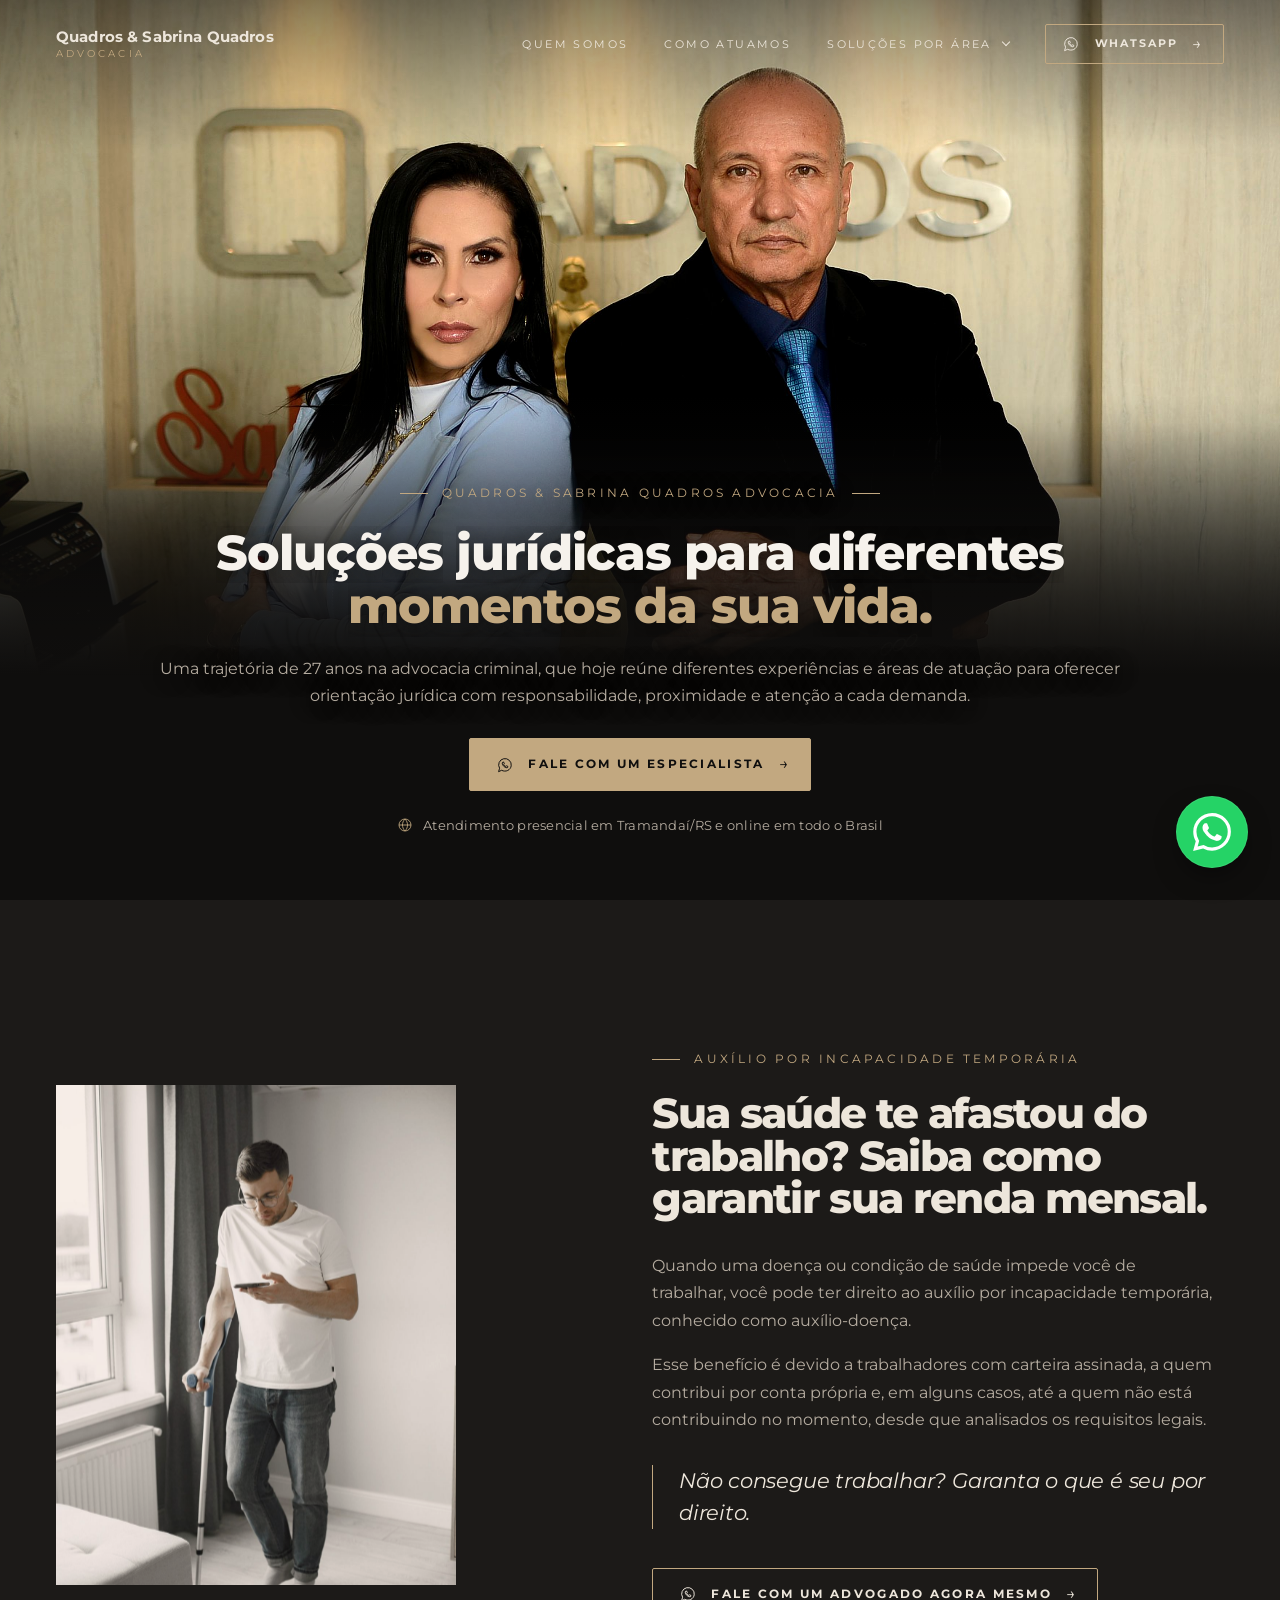
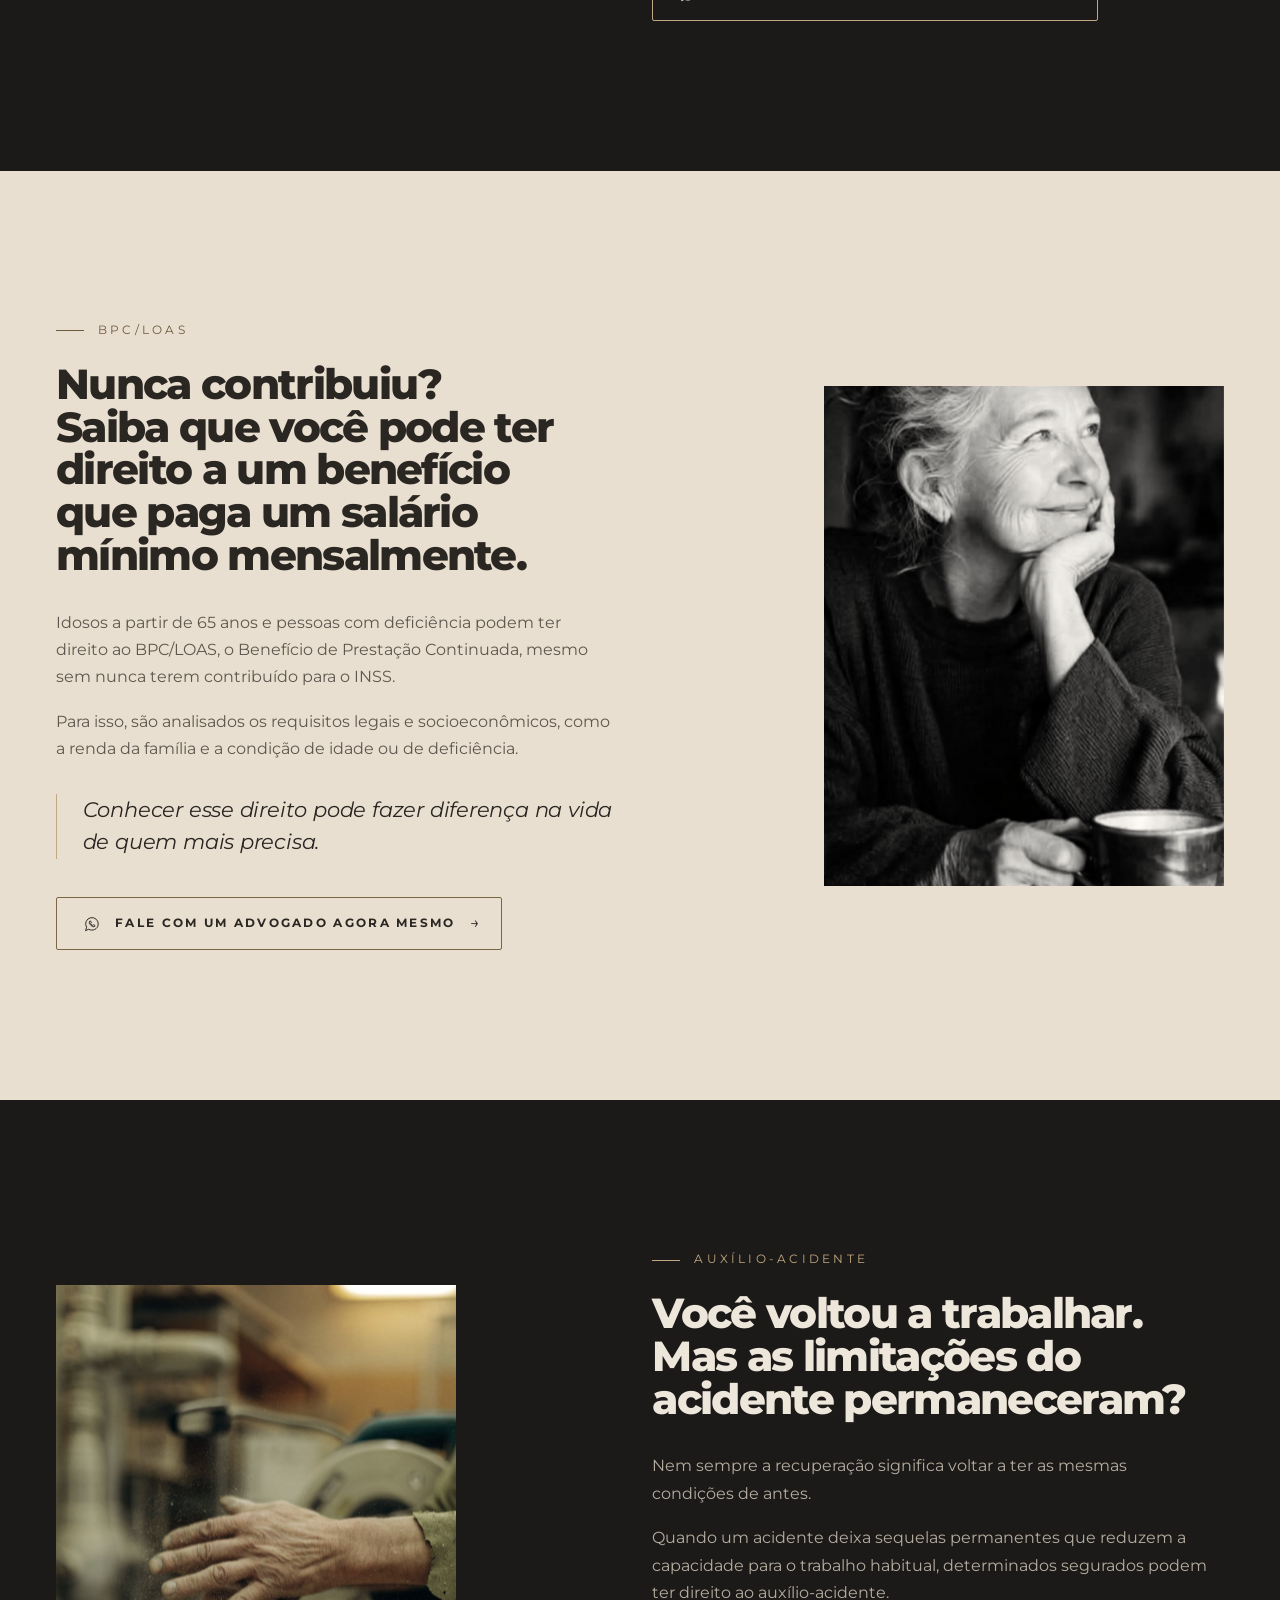
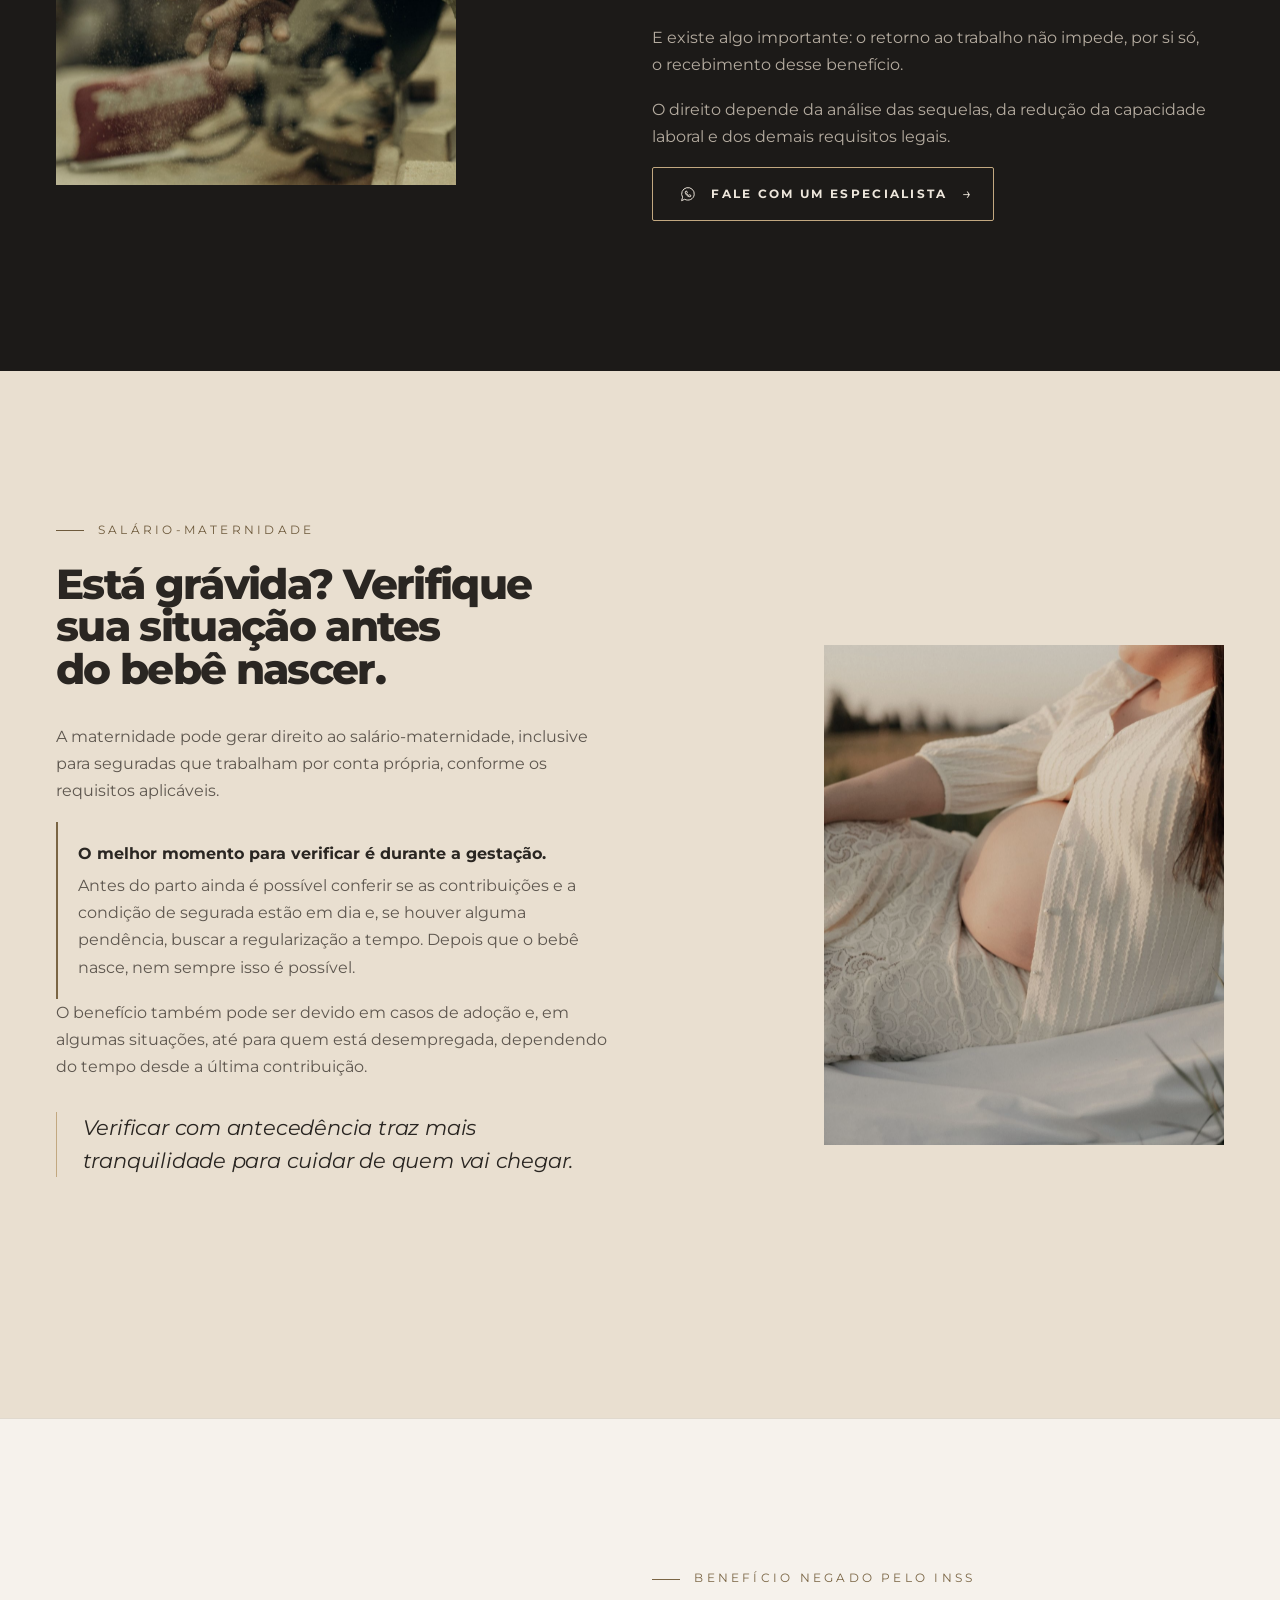
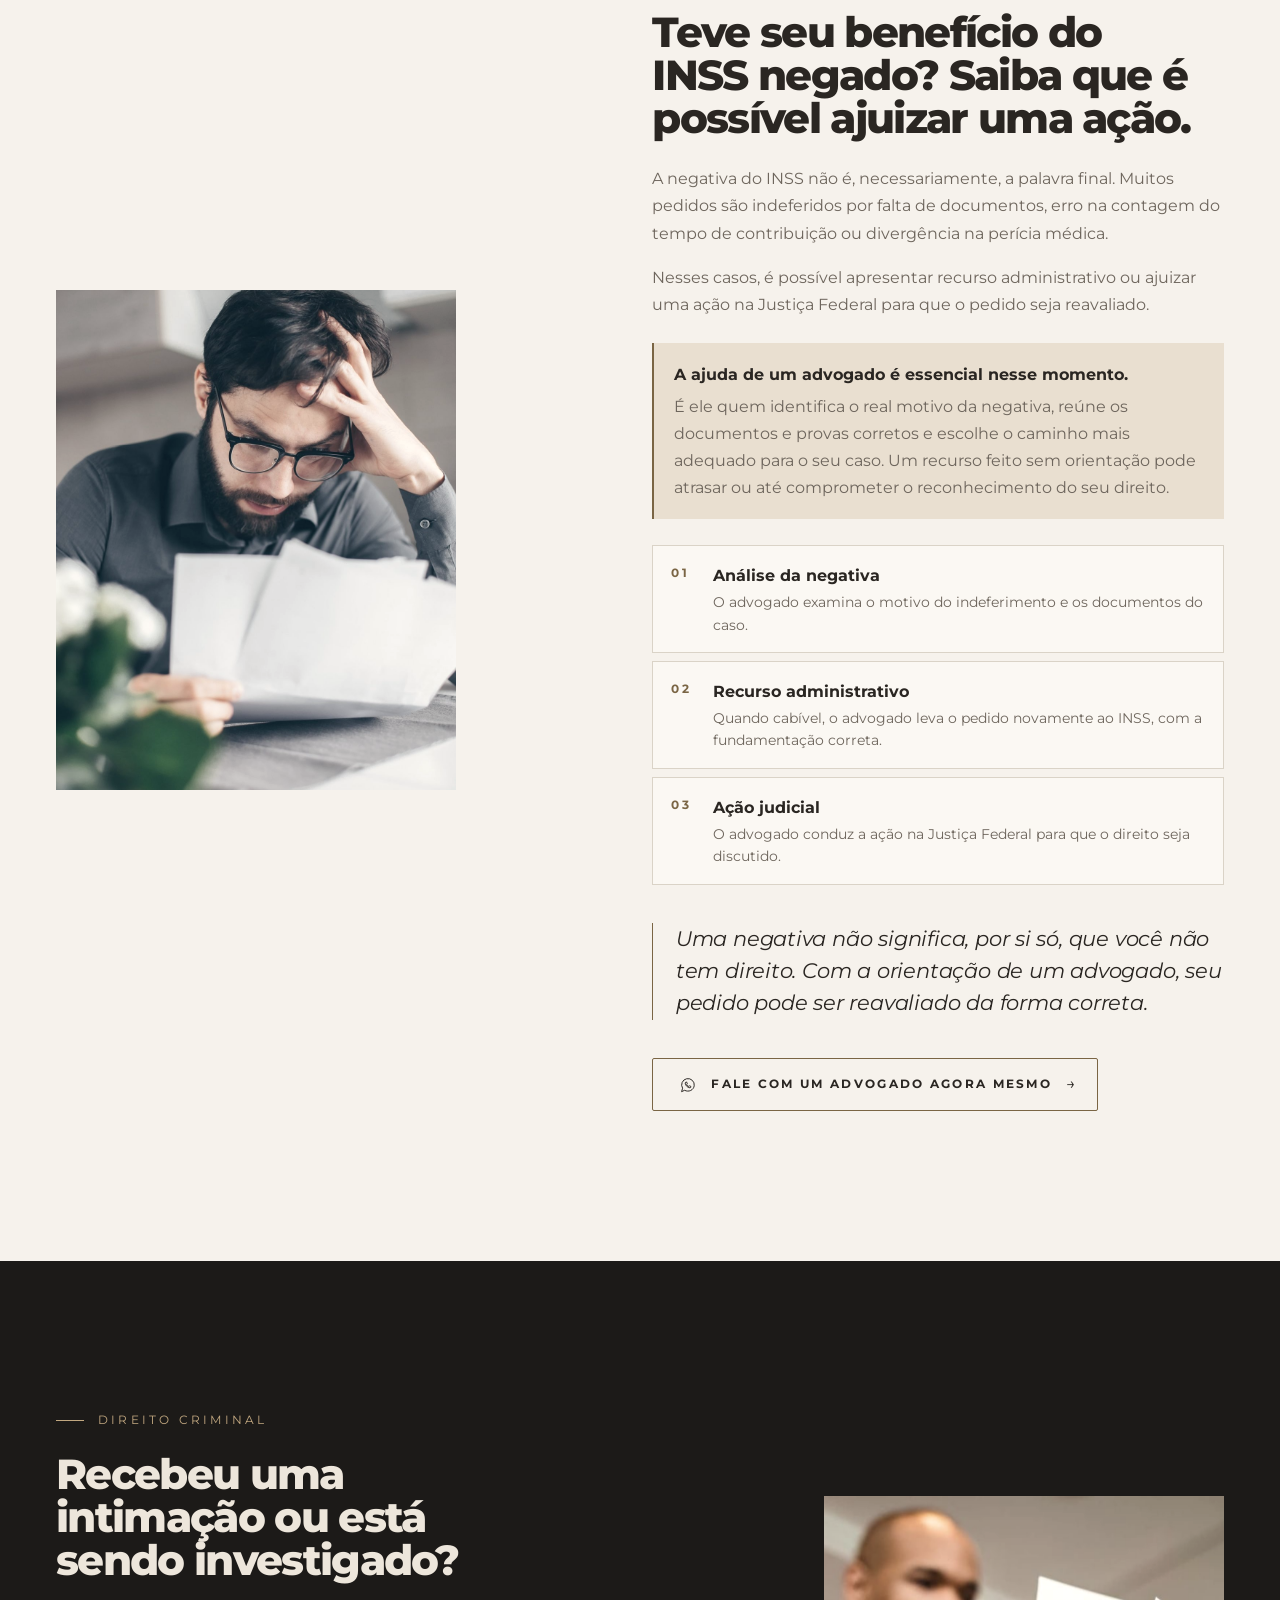
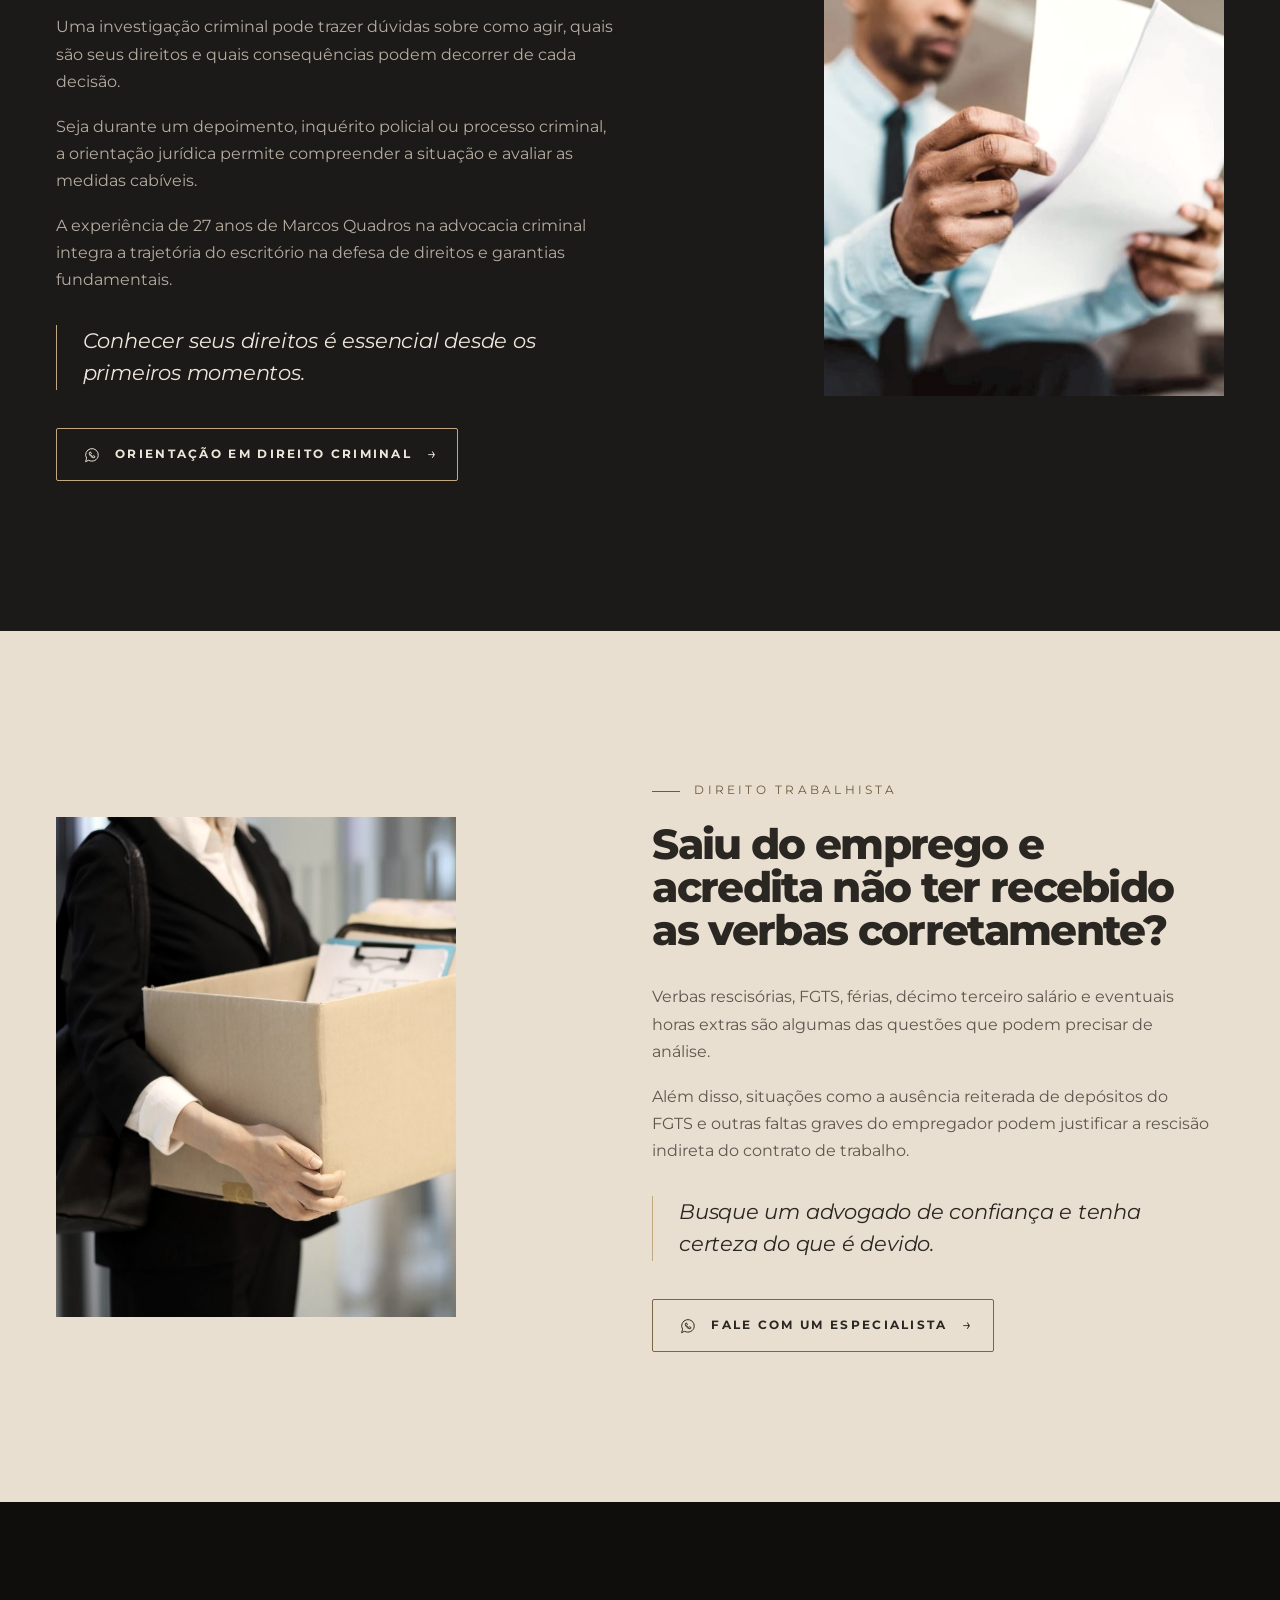
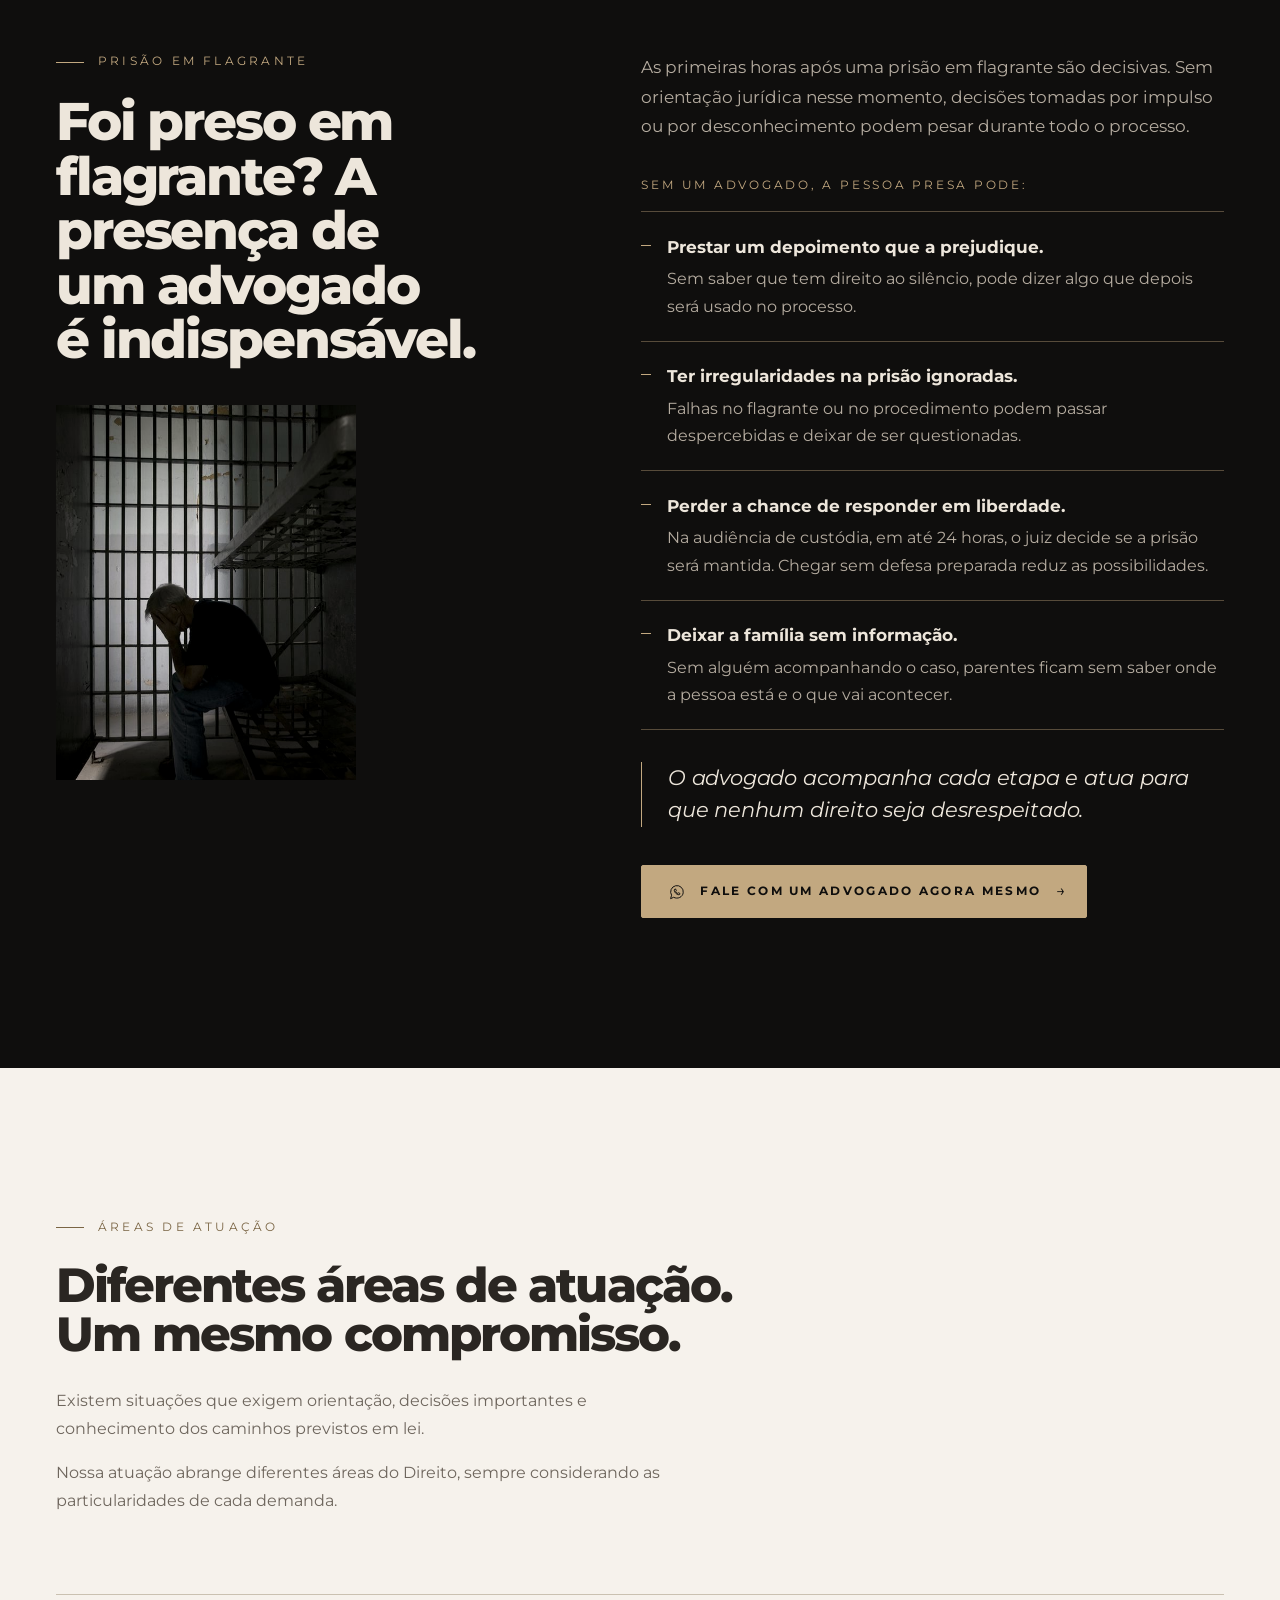
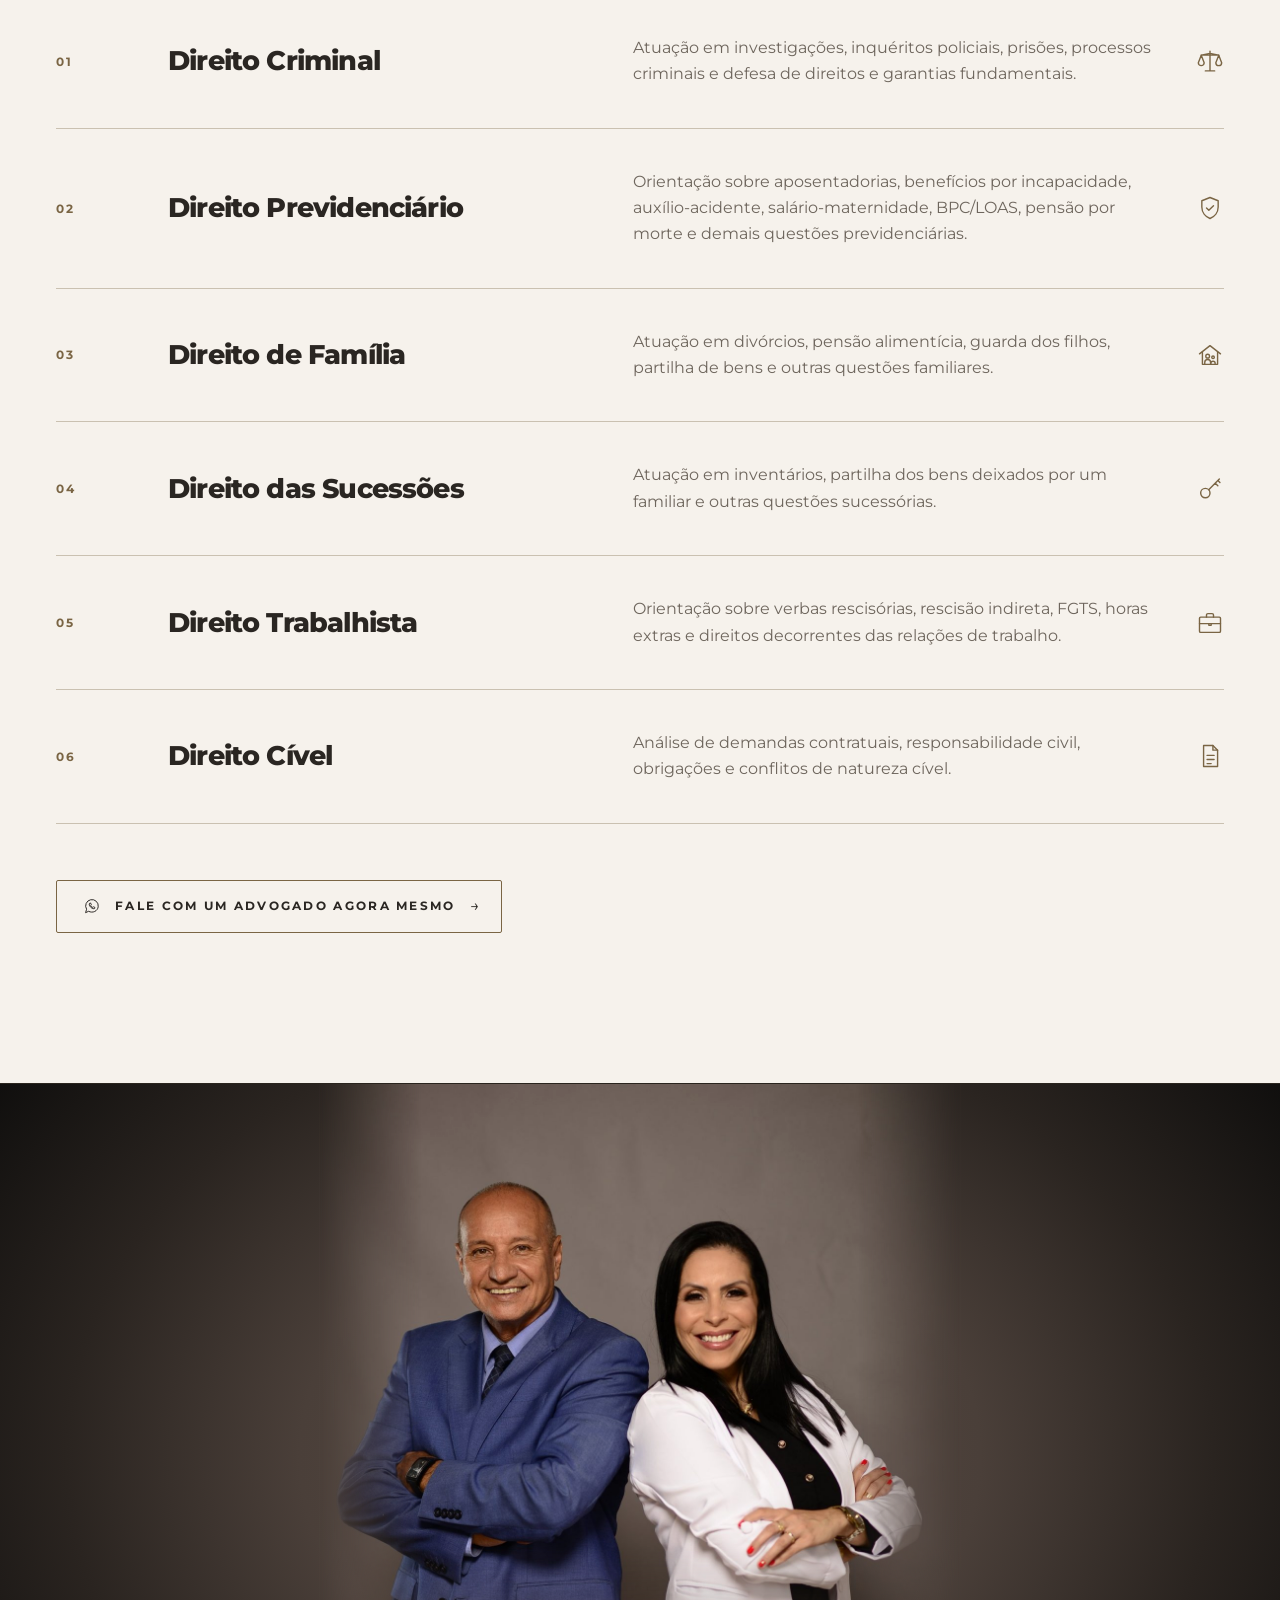
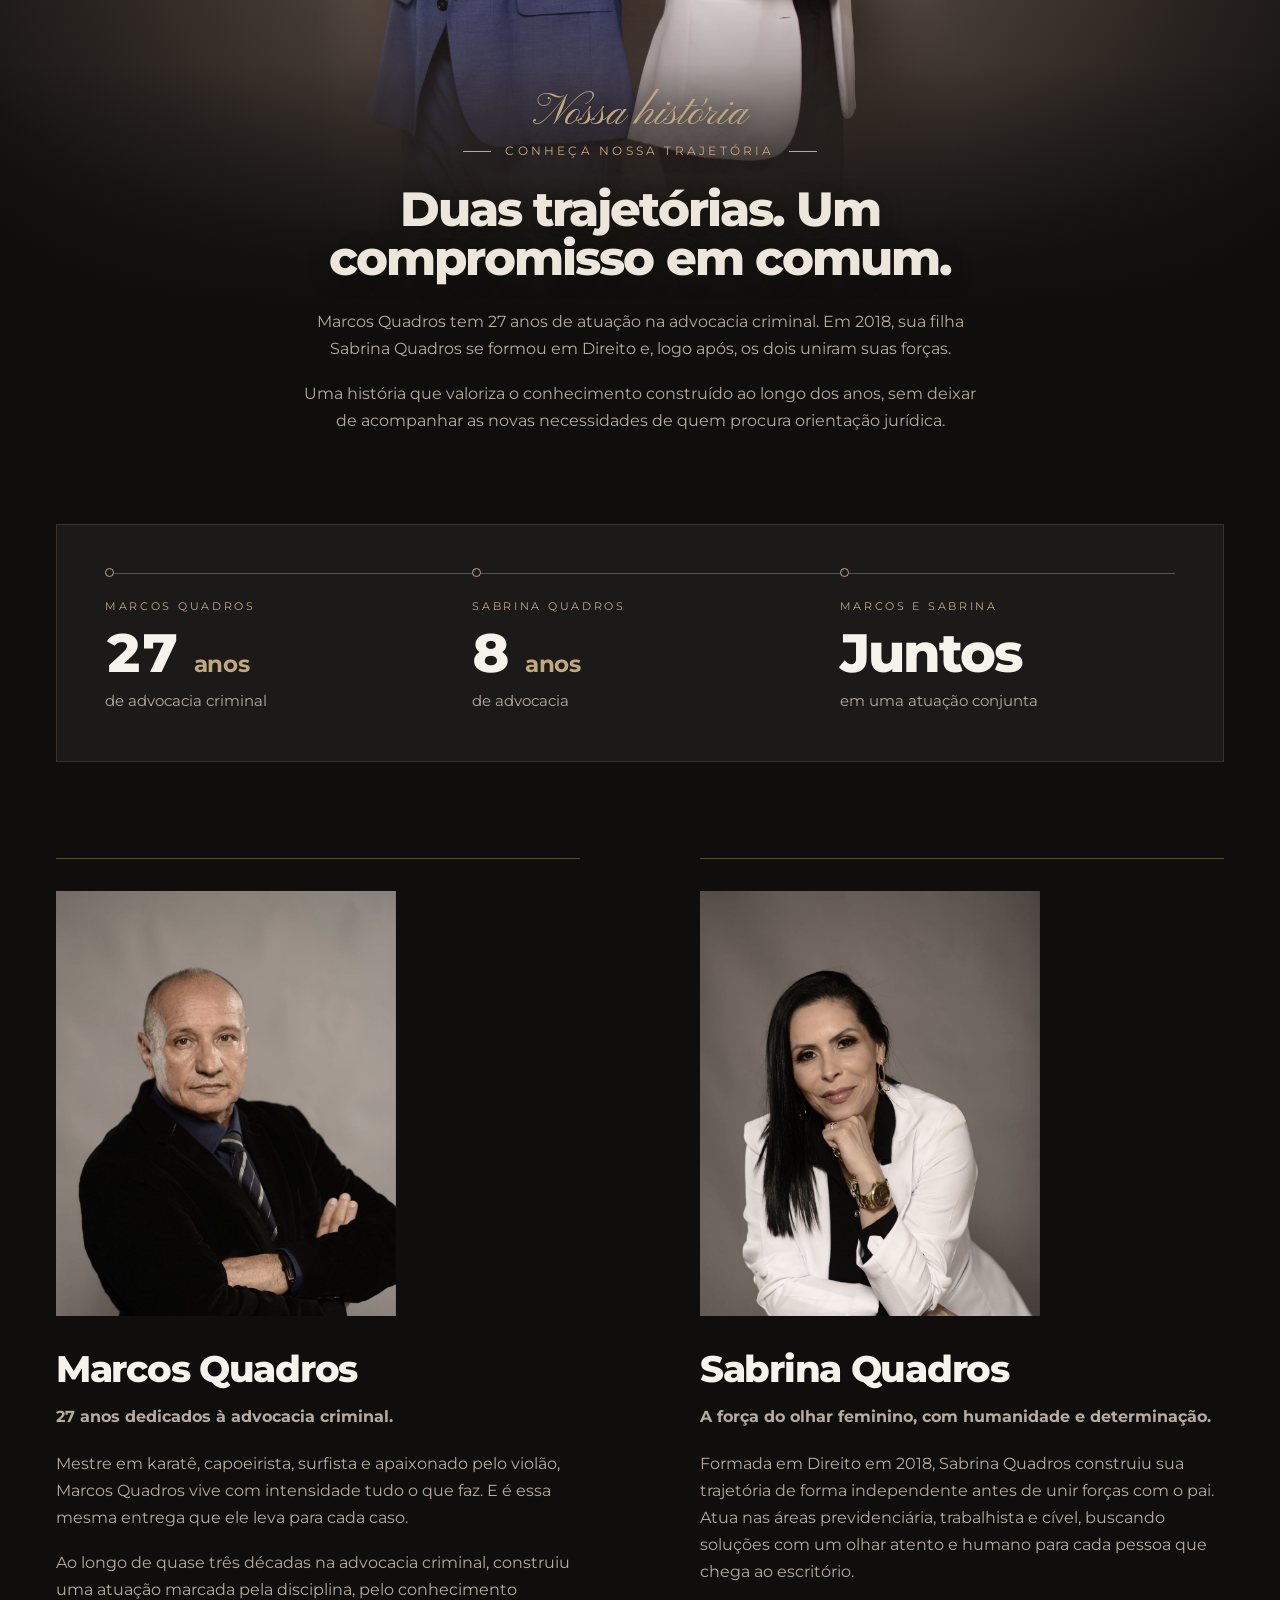
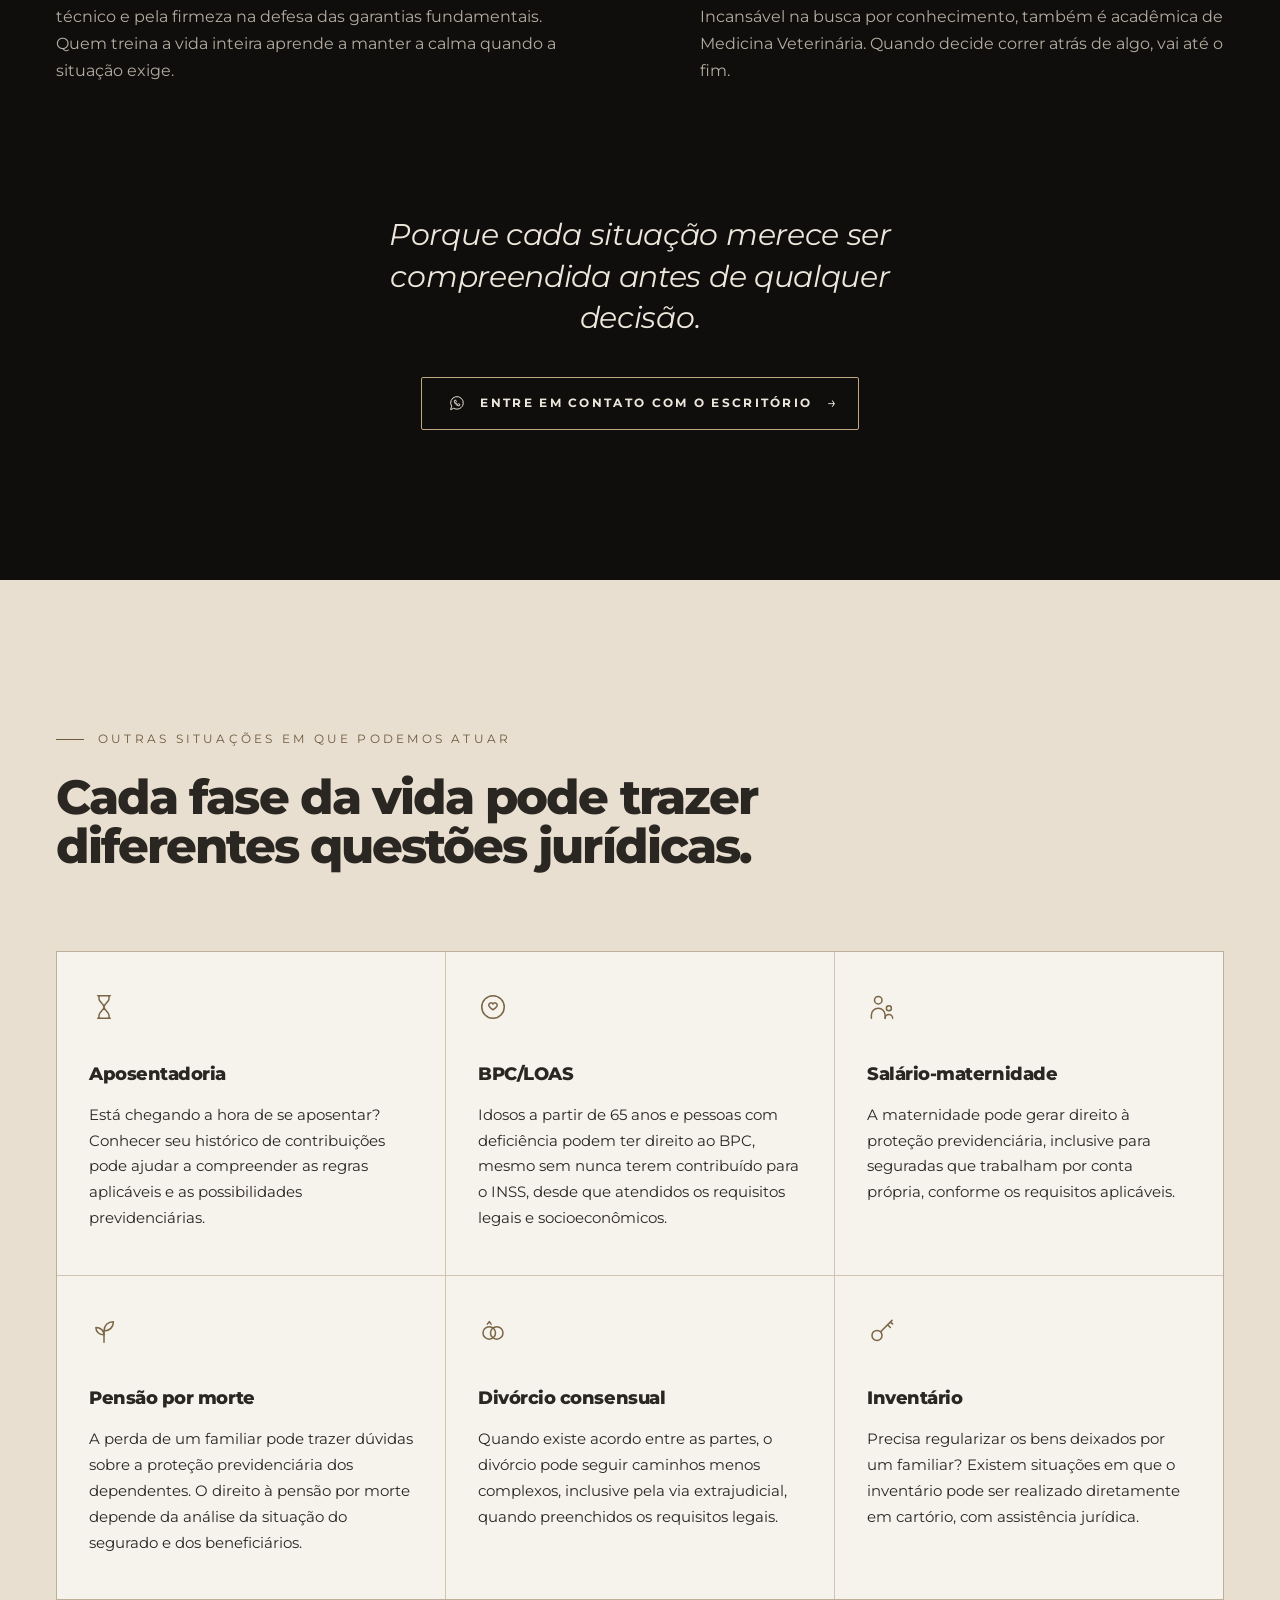
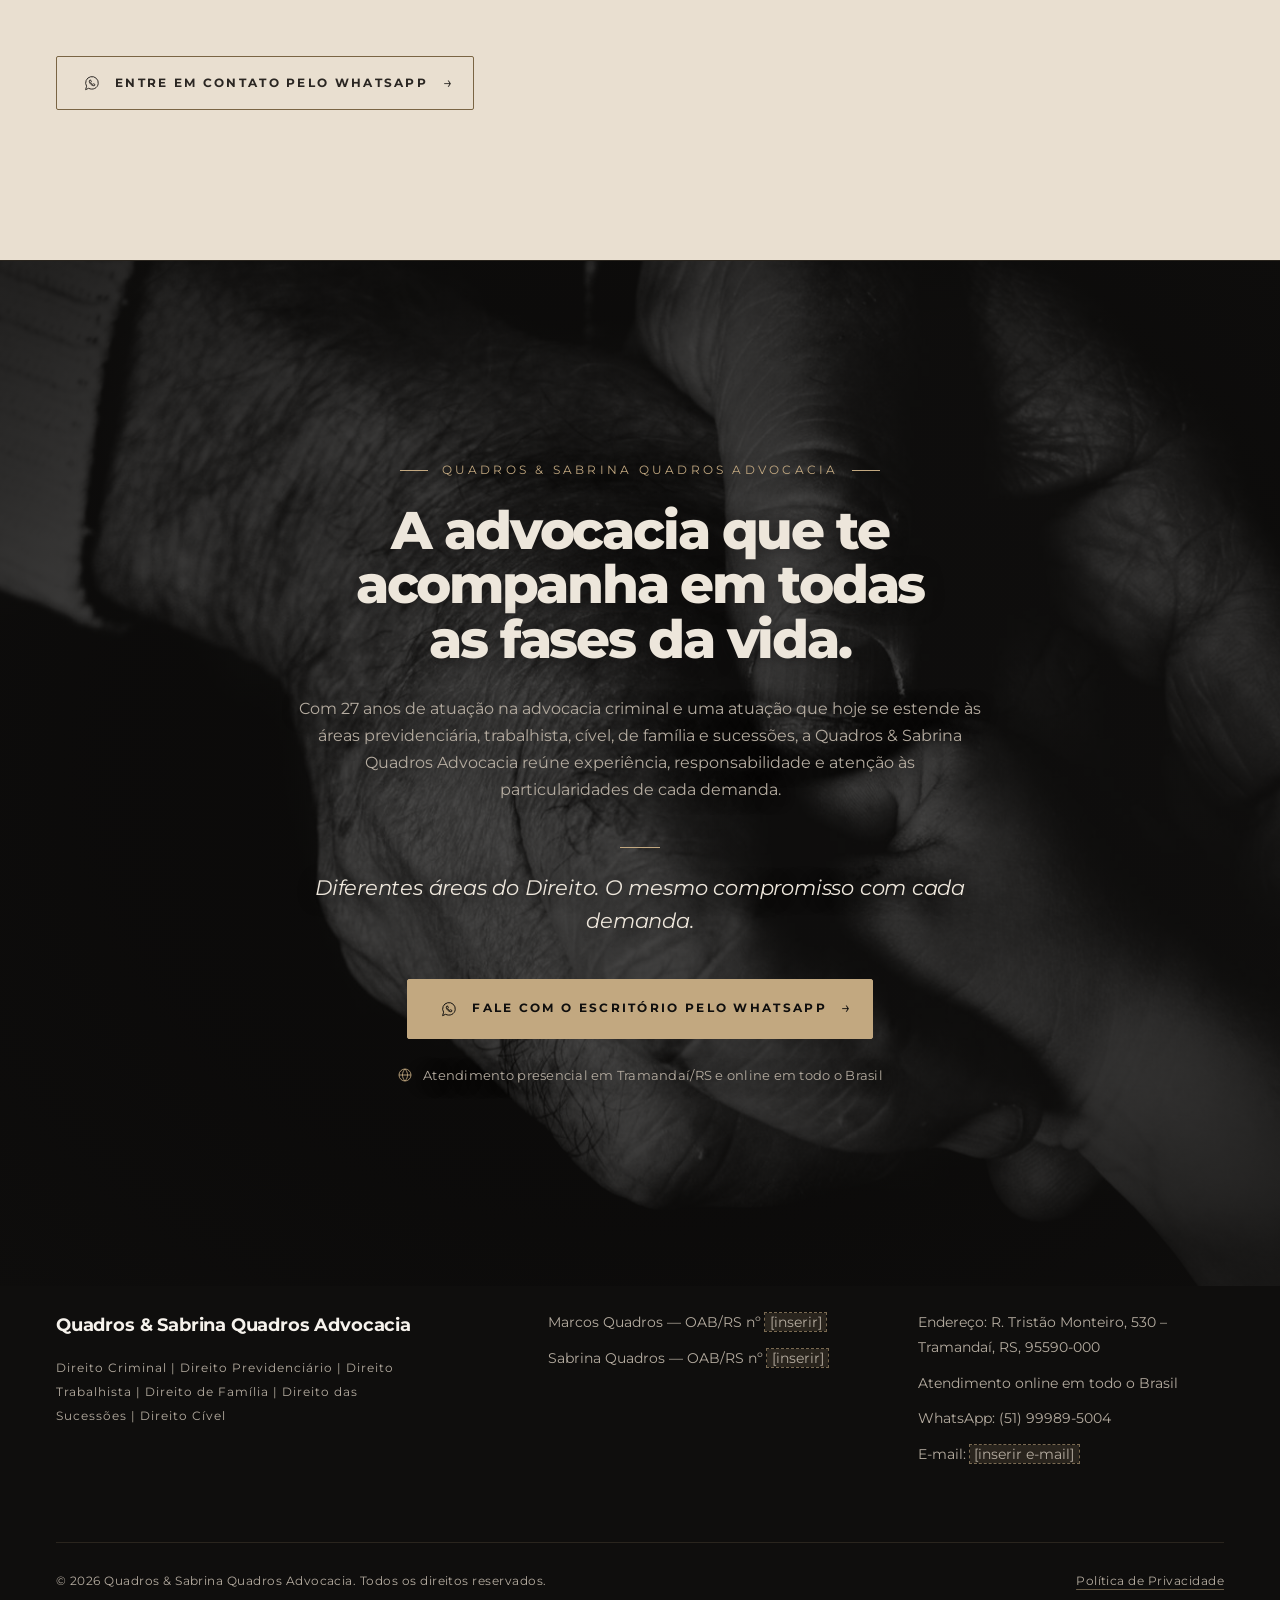
==== commit f41f87d4: "Salário-maternidade: foto da gestante e reforço para verificar antes do parto Co-Authored-By: Claude" ====
--- a/index.html
+++ b/index.html
@@ -228,22 +228,23 @@
 <section class="section section--beige" id="salario-maternidade" aria-labelledby="smat-title">
   <div class="container split split--reverse">
     <div class="split__media">
-      <!-- FOTO: tema maternidade, mãe e bebê sem rosto identificável do bebê (4:5). Substituir images/salario-maternidade.jpg -->
+      <!-- FOTO: gestante. images/gestante.jpg -->
       <figure class="frame frame--offset frame--offset-left">
         <div class="frame__img img-reveal parallax-wrap" style="aspect-ratio:4/5">
           <span class="ph-label">Foto: tema maternidade · 4:5</span>
-          <img src="images/salario-maternidade.jpg" alt="Imagem ilustrativa sobre maternidade" width="1200" height="1500" loading="lazy" data-parallax onerror="this.remove()">
+          <img src="images/gestante.jpg" alt="Mulher grávida sentada ao ar livre, ao entardecer" width="1100" height="1650" loading="lazy" data-parallax onerror="this.remove()">
         </div>
       </figure>
     </div>
     <div class="split__content">
       <p class="eyebrow reveal">Salário-maternidade</p>
-      <h2 class="h2 reveal" id="smat-title">Vai ter um bebê ou acabou de ter? Você pode ter direito ao salário-maternidade.</h2>
+      <h2 class="h2 reveal" id="smat-title">Está grávida? Verifique sua situação antes do bebê nascer.</h2>
       <span class="rule" aria-hidden="true"></span>
-      <p class="reveal">A maternidade pode gerar direito à proteção previdenciária, inclusive para seguradas que trabalham por conta própria, conforme os requisitos aplicáveis.</p>
+      <p class="reveal">A maternidade pode gerar direito ao salário-maternidade, inclusive para seguradas que trabalham por conta própria, conforme os requisitos aplicáveis.</p>
+      <p class="negado__lawyer reveal"><strong>O melhor momento para verificar é durante a gestação.</strong> Antes do parto ainda é possível conferir se as contribuições e a condição de segurada estão em dia e, se houver alguma pendência, buscar a regularização a tempo. Depois que o bebê nasce, nem sempre isso é possível.</p>
       <p class="reveal">O benefício também pode ser devido em casos de adoção e, em algumas situações, até para quem está desempregada, dependendo do tempo desde a última contribuição.</p>
-      <p class="highlight reveal">Conhecer seus direitos nesse momento traz mais tranquilidade para cuidar de quem chegou.</p>
-      <a class="btn btn--dark-outline reveal" data-wa="Olá, gostaria de orientação sobre salário-maternidade." href="https://wa.me/5551999895004" target="_blank" rel="noopener">
+      <p class="highlight reveal">Verificar com antecedência traz mais tranquilidade para cuidar de quem vai chegar.</p>
+      <a class="btn btn--dark-outline reveal" data-wa="Olá, estou grávida e gostaria de verificar minha situação para o salário-maternidade." href="https://wa.me/5551999895004" target="_blank" rel="noopener">
         <svg class="icon" viewBox="0 0 24 24" aria-hidden="true"><use href="#i-whatsapp"/></svg>
         <span>Fale com um advogado agora mesmo</span>
       </a>
--- a/css/tema-moderno.css
+++ b/css/tema-moderno.css
@@ -539,7 +539,7 @@
 /* Imagens novas: enquadramento */
 #auxilio-doenca .frame__img img { object-position: 50% 30%; }
 #auxilio-acidente .frame__img img { object-position: 45% 60%; }
-#salario-maternidade .frame__img img { object-position: 60% 55%; }
+#salario-maternidade .frame__img img { object-position: 45% 45%; }
 #beneficio-negado .frame__img img { object-position: 50% 30%; }
 .closing__bg img { object-position: 60% 50%; }
 .section .negado__lawyer { background: var(--bege-claro); border-left: 2px solid var(--bege-escuro); padding: 18px 20px; margin: .4rem 0 0; color: var(--texto); }
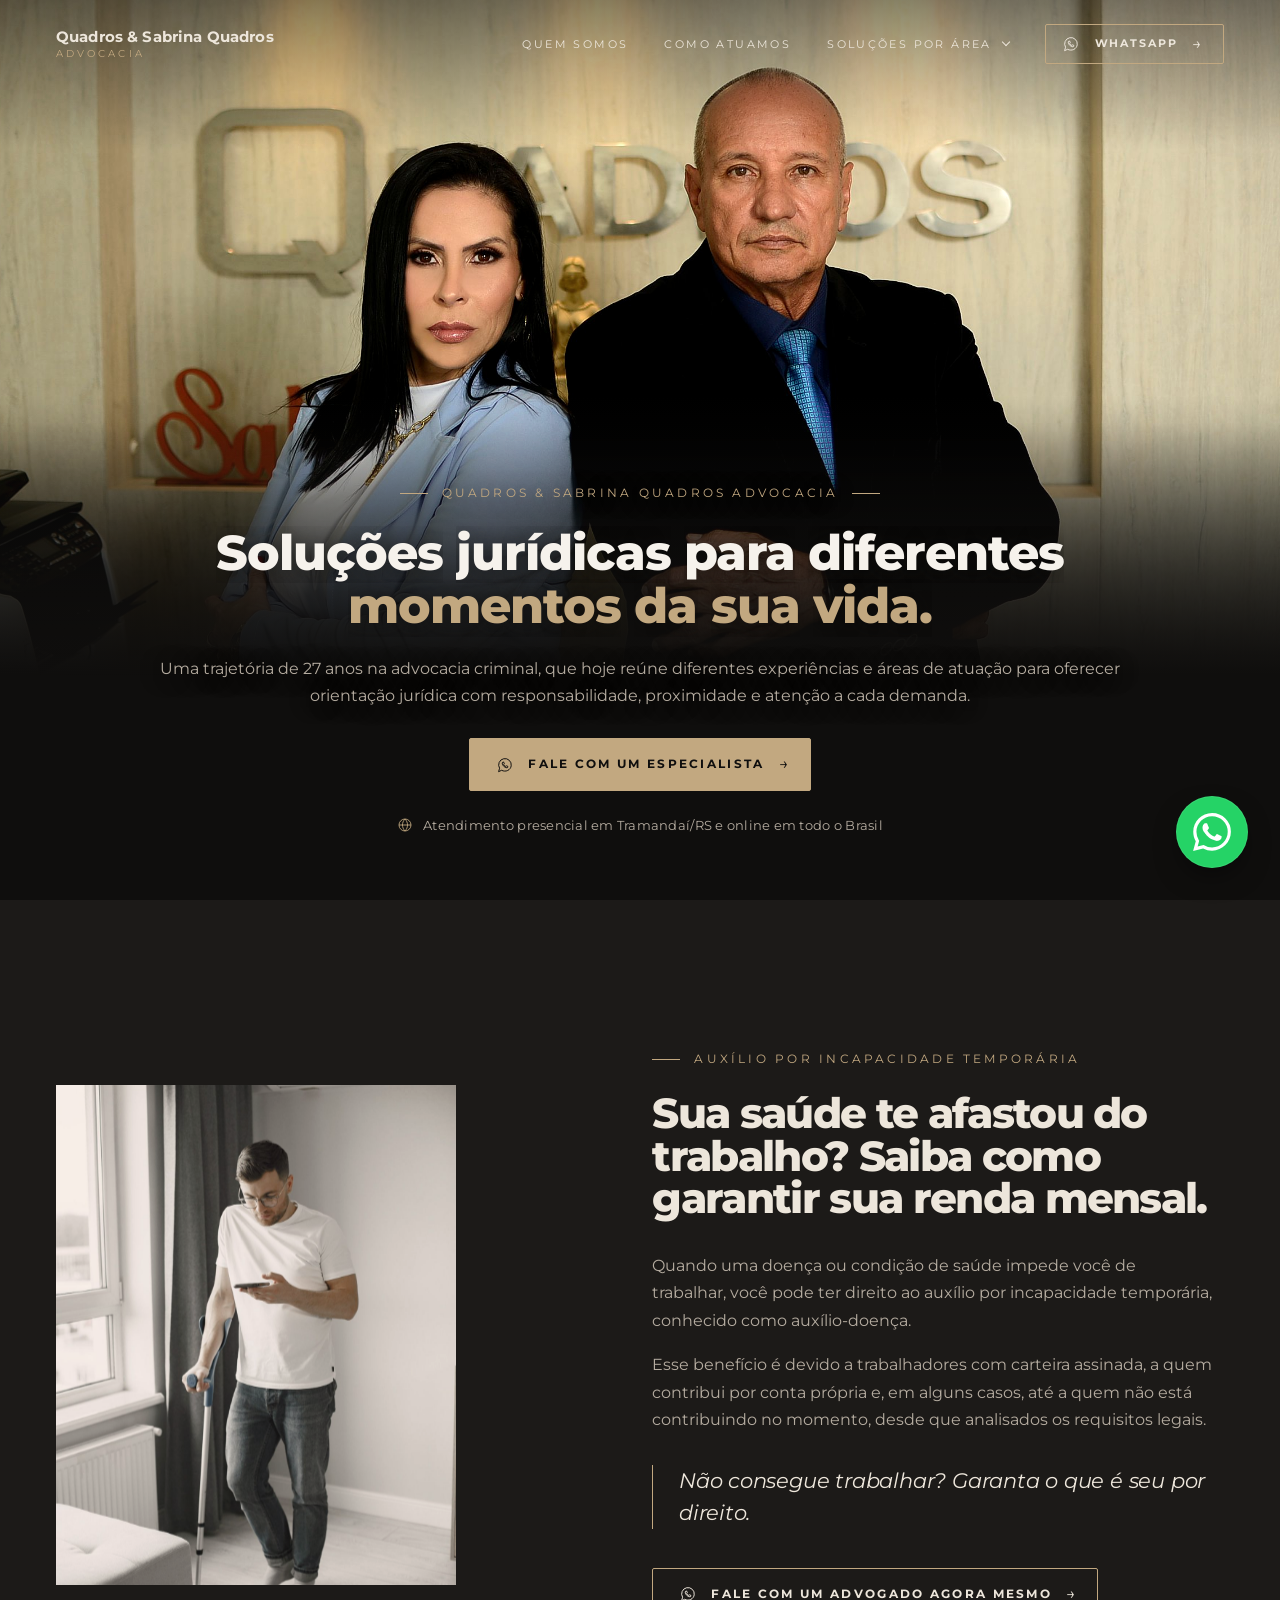
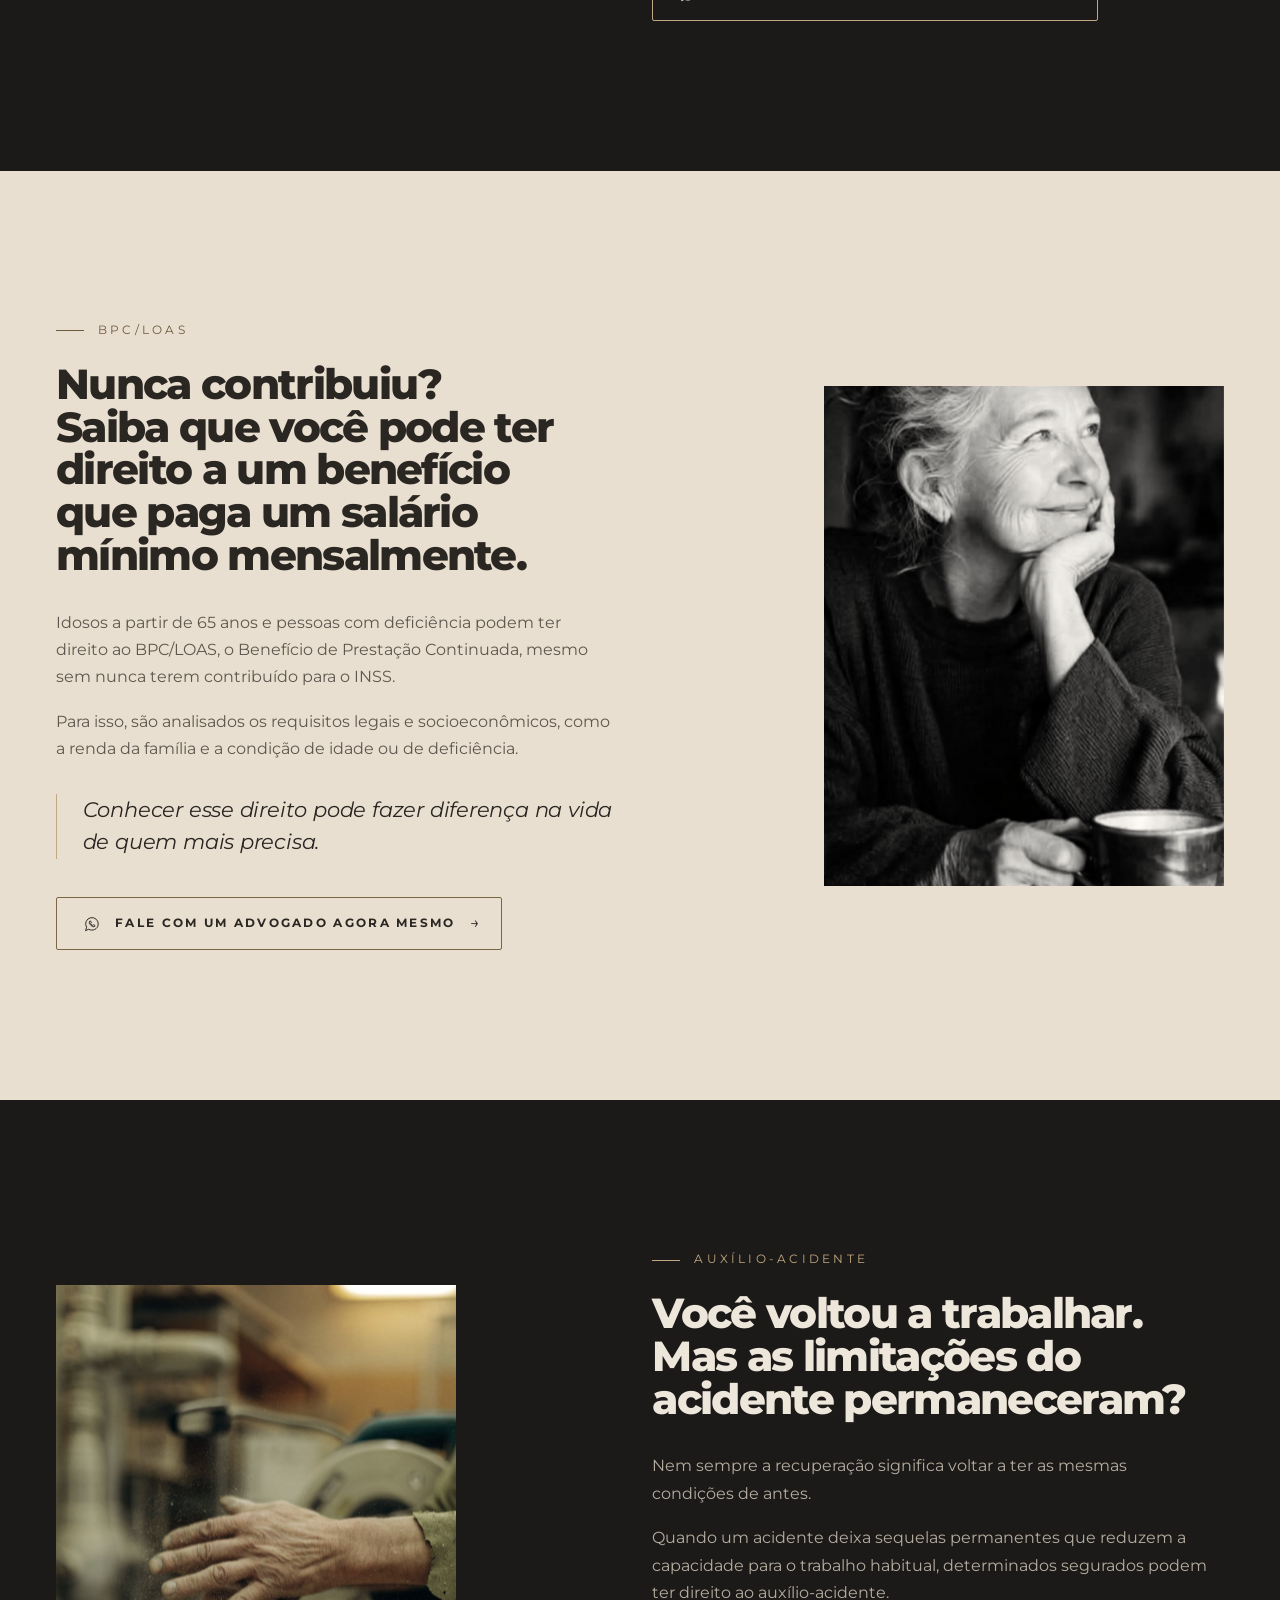
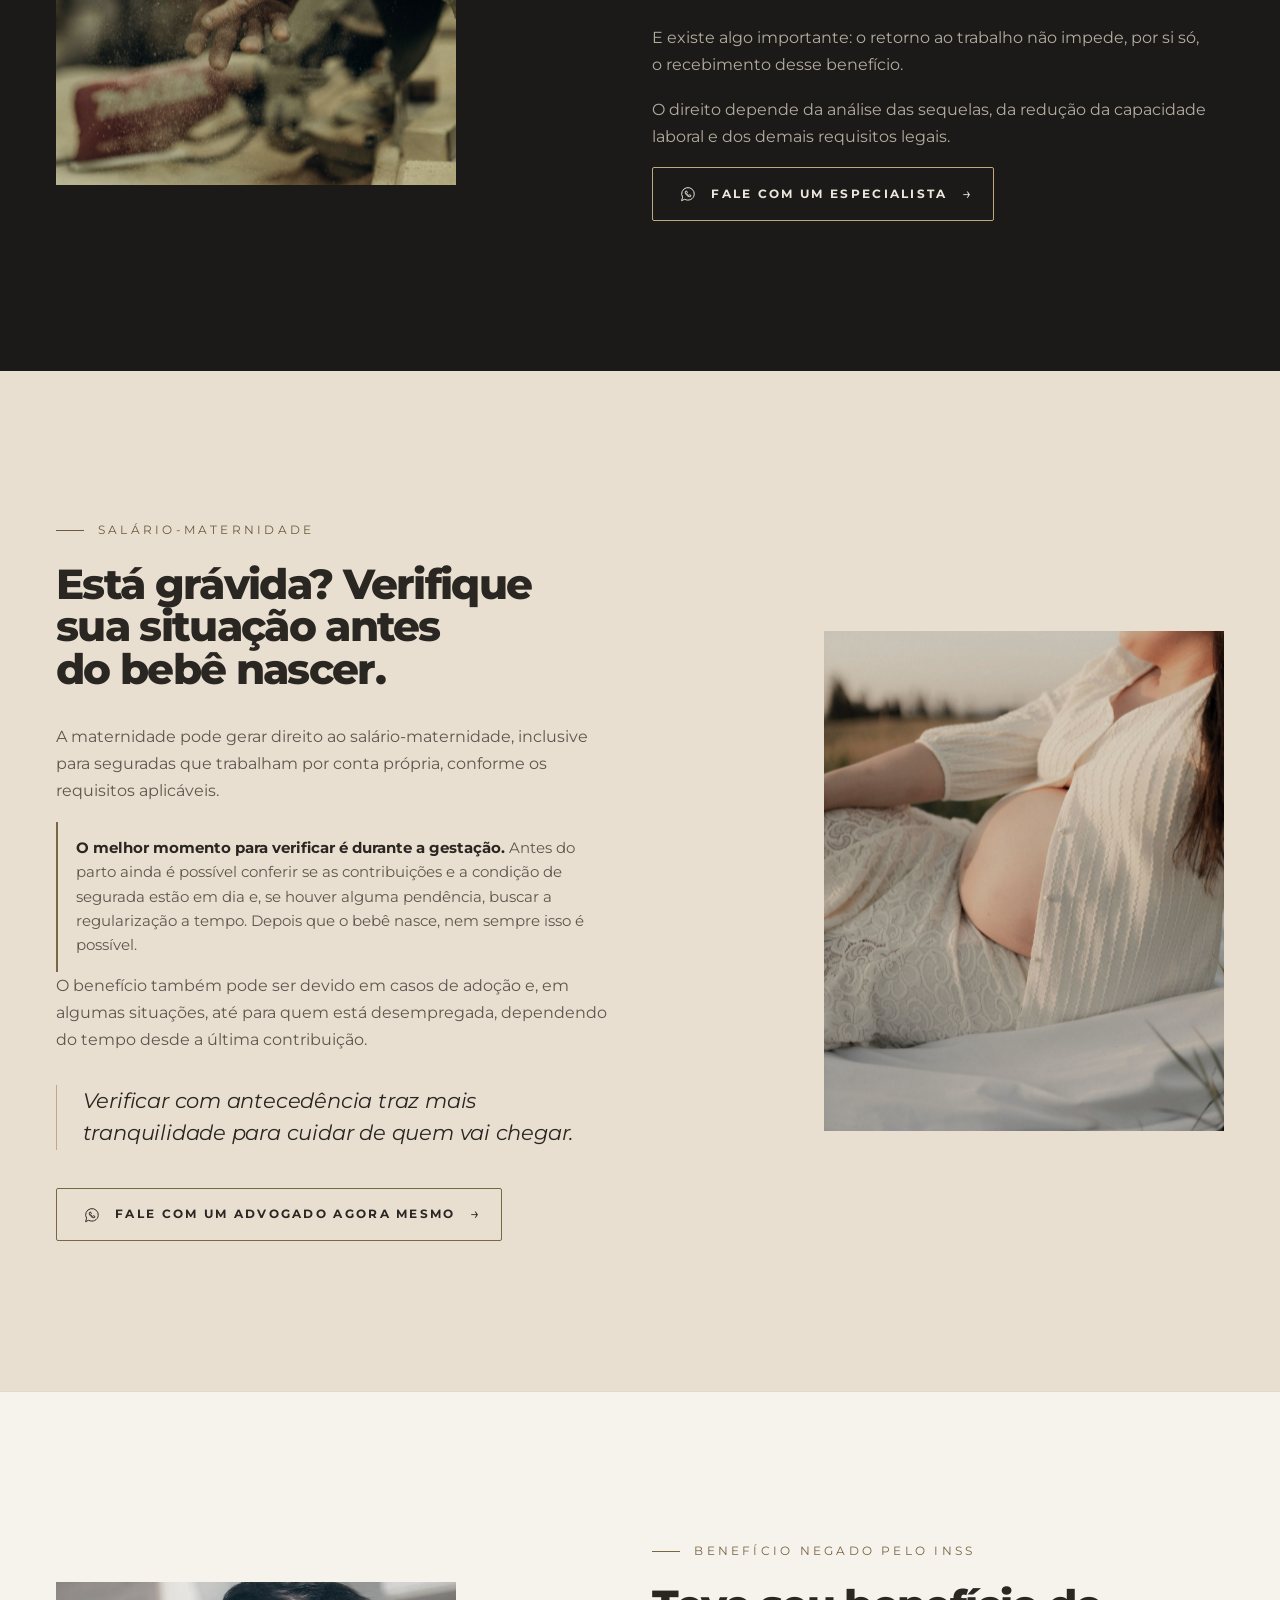
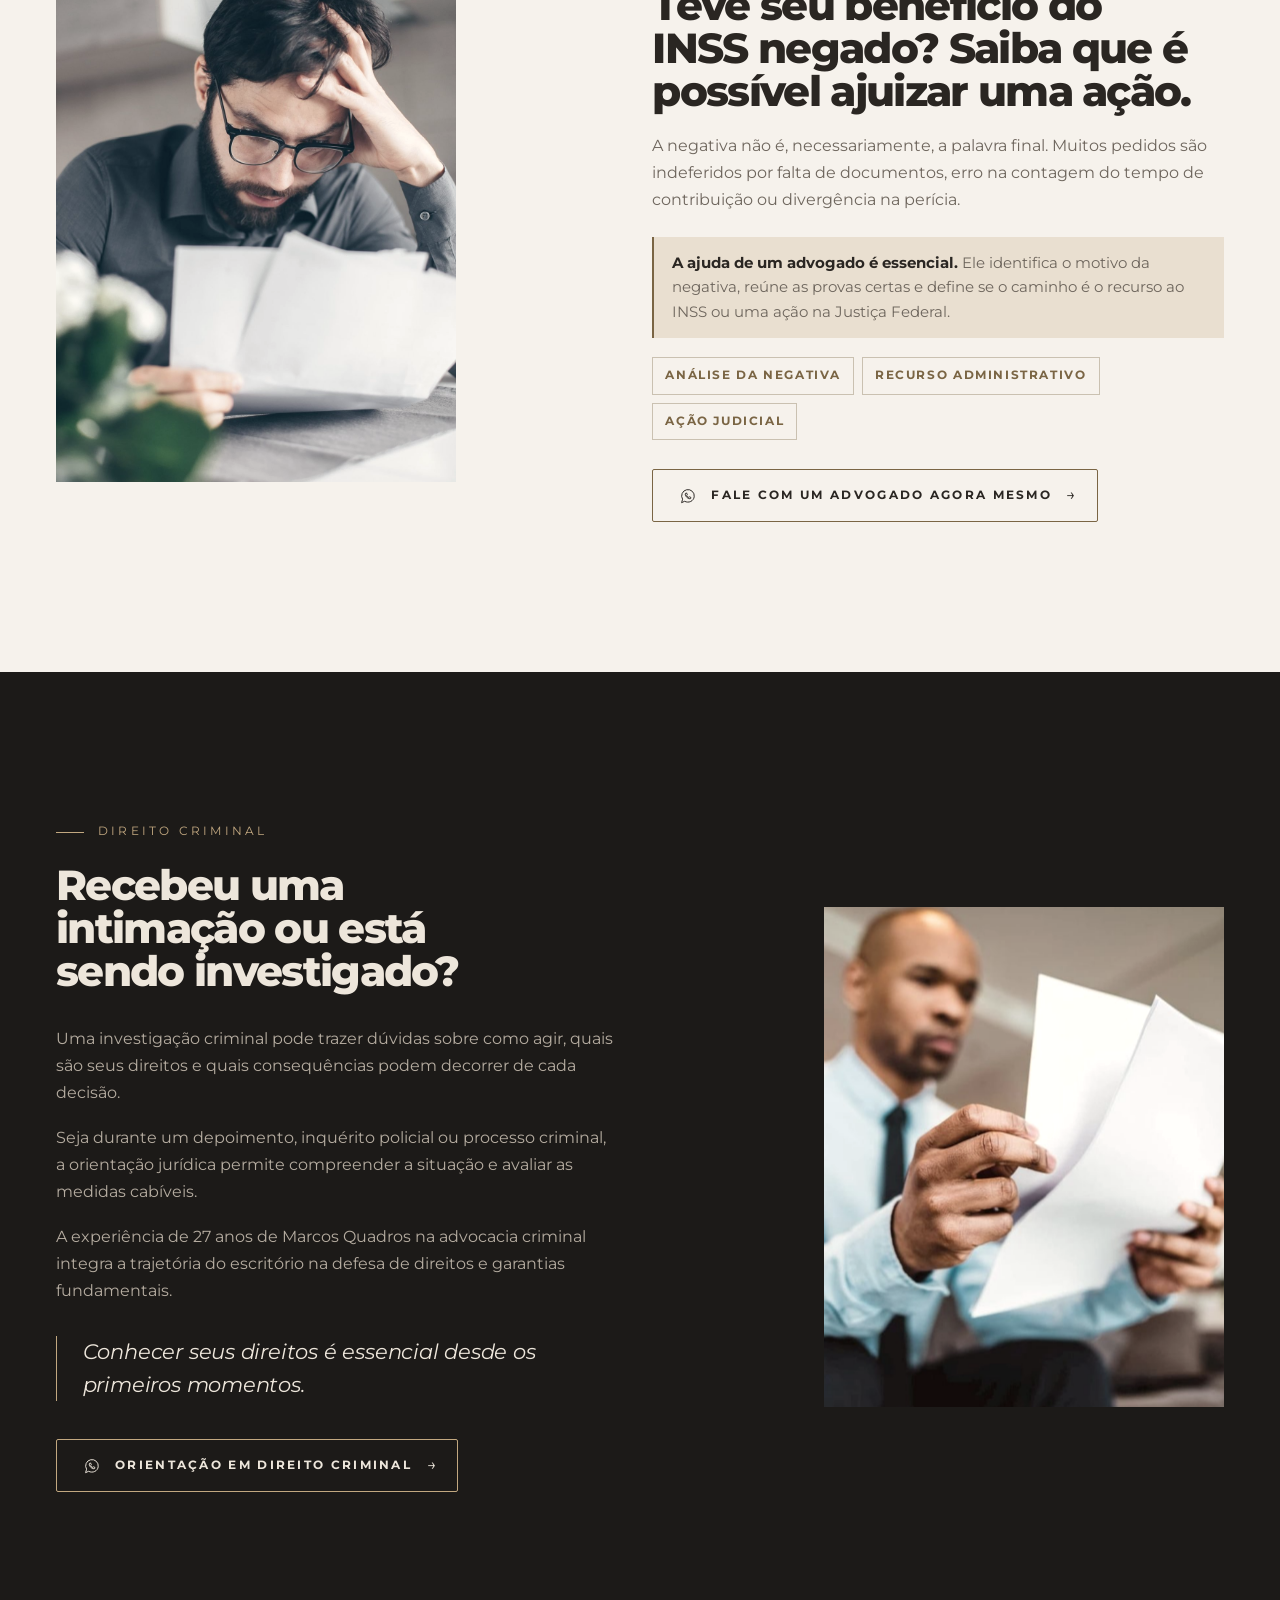
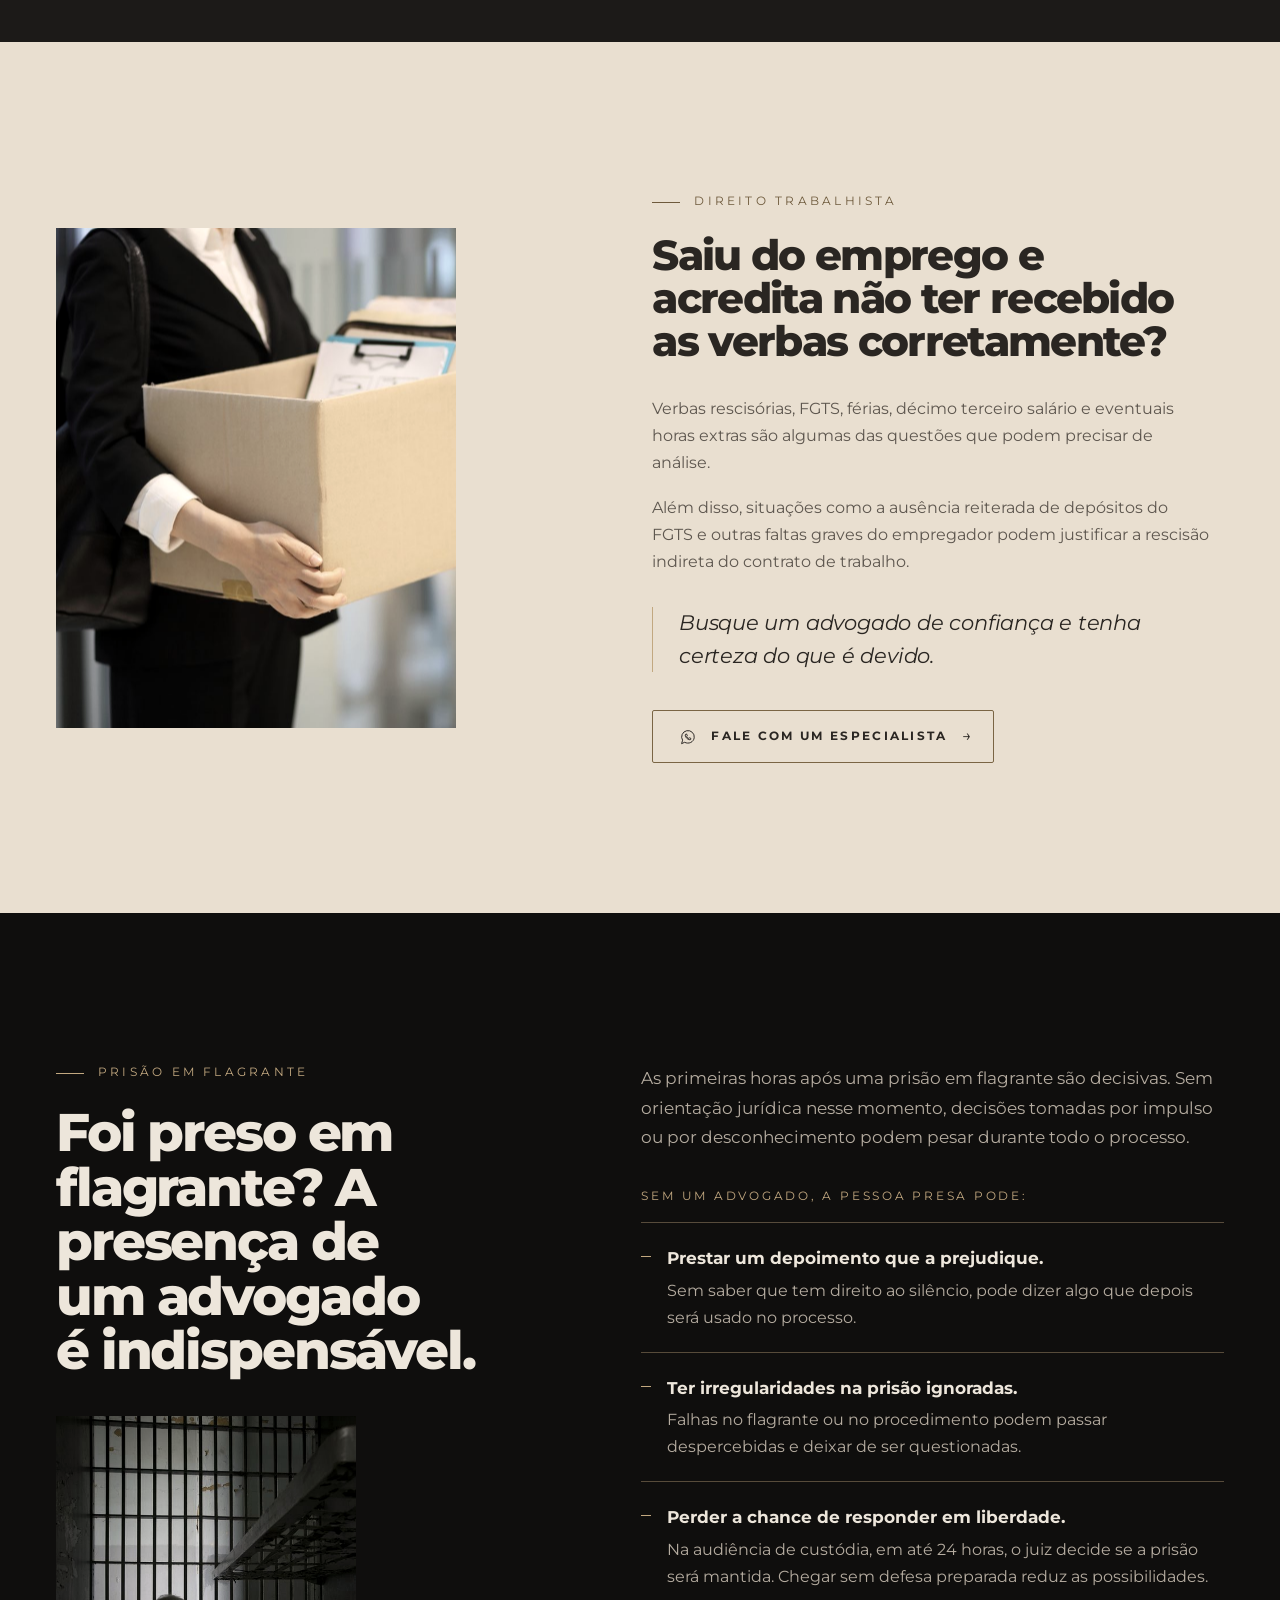
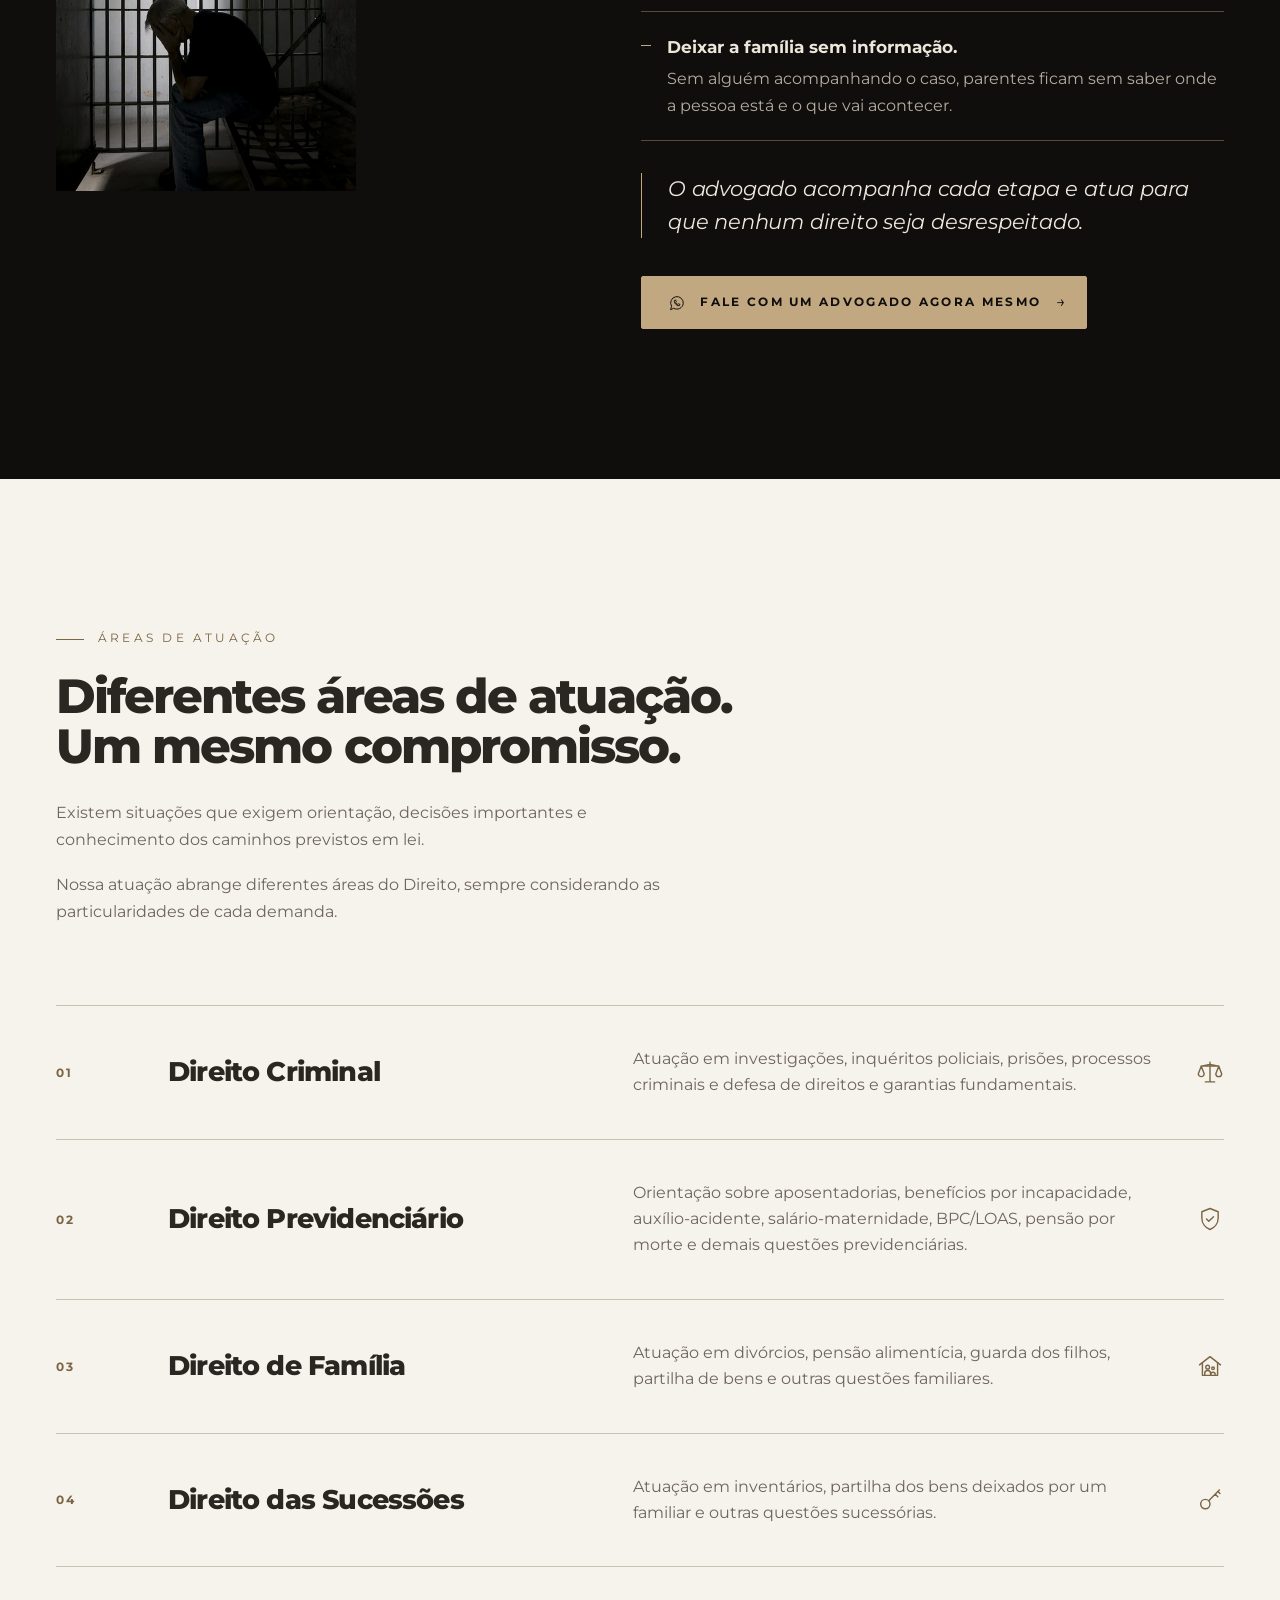
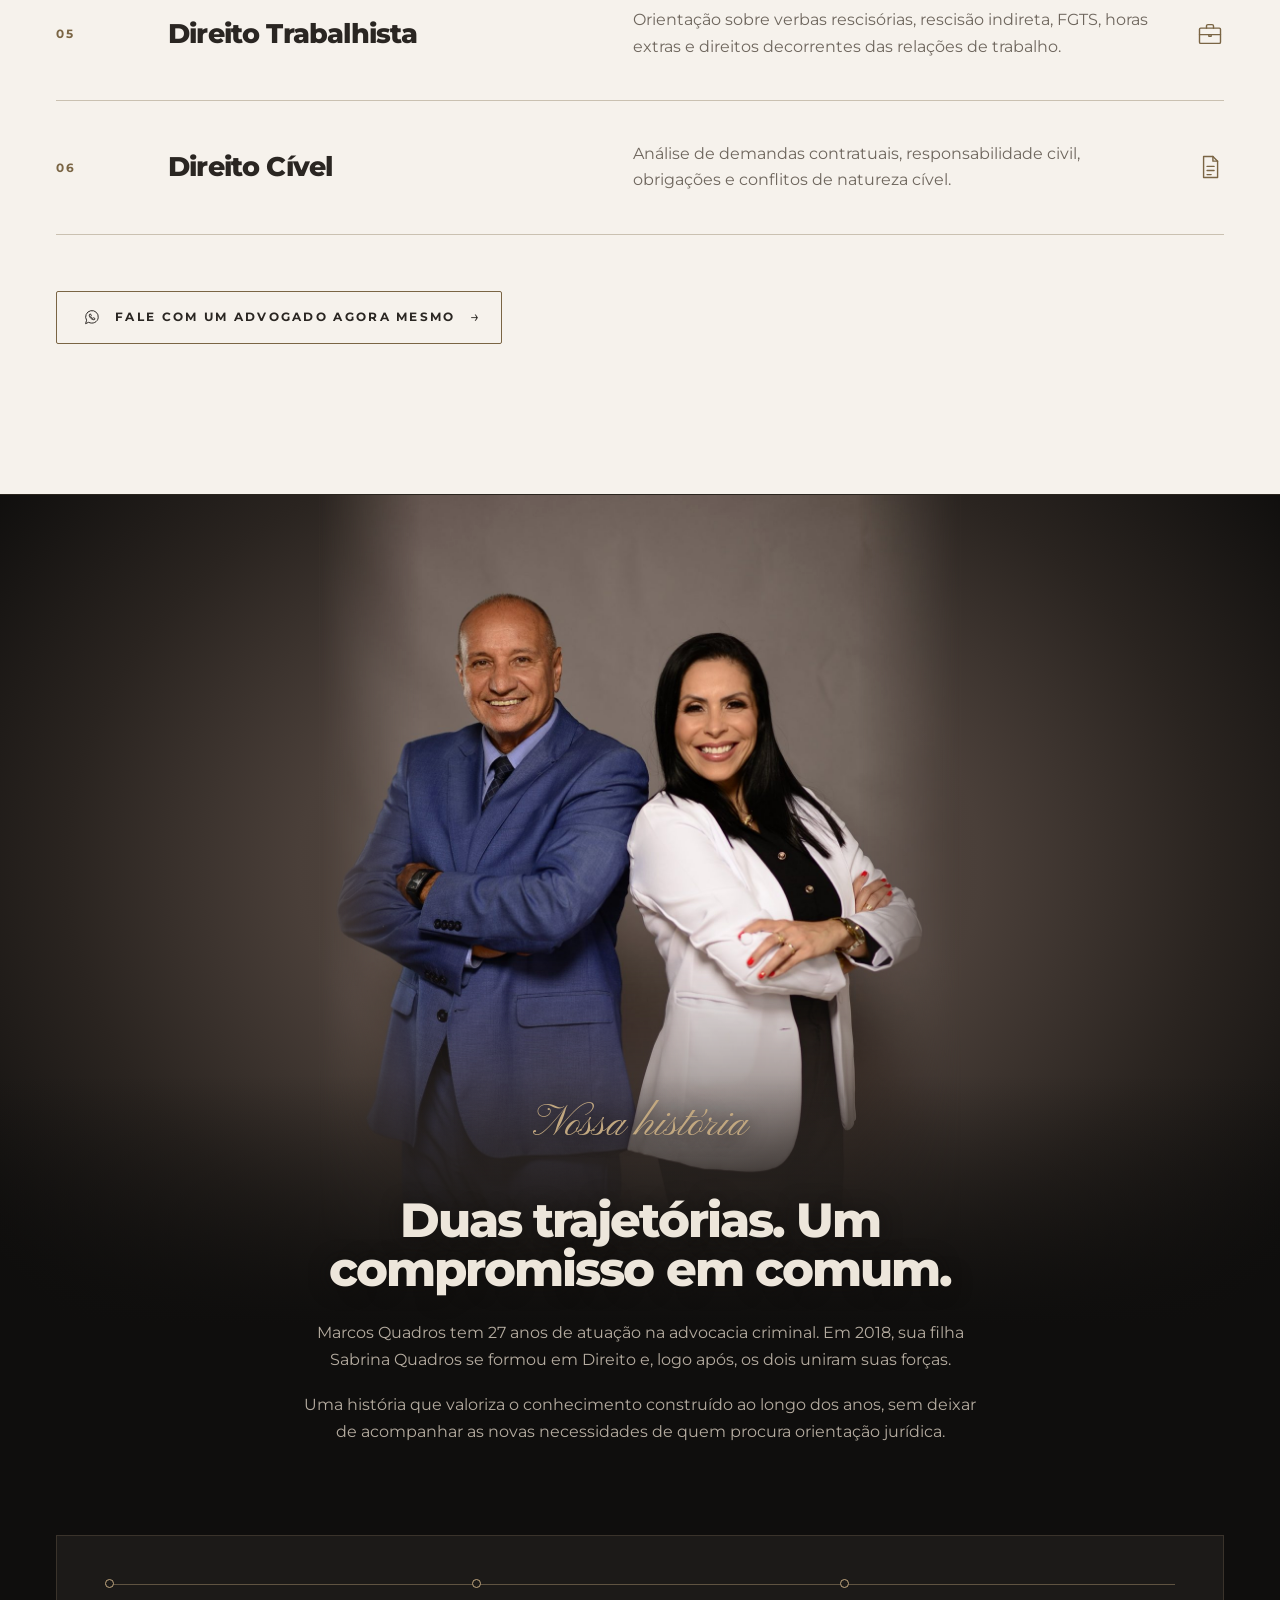
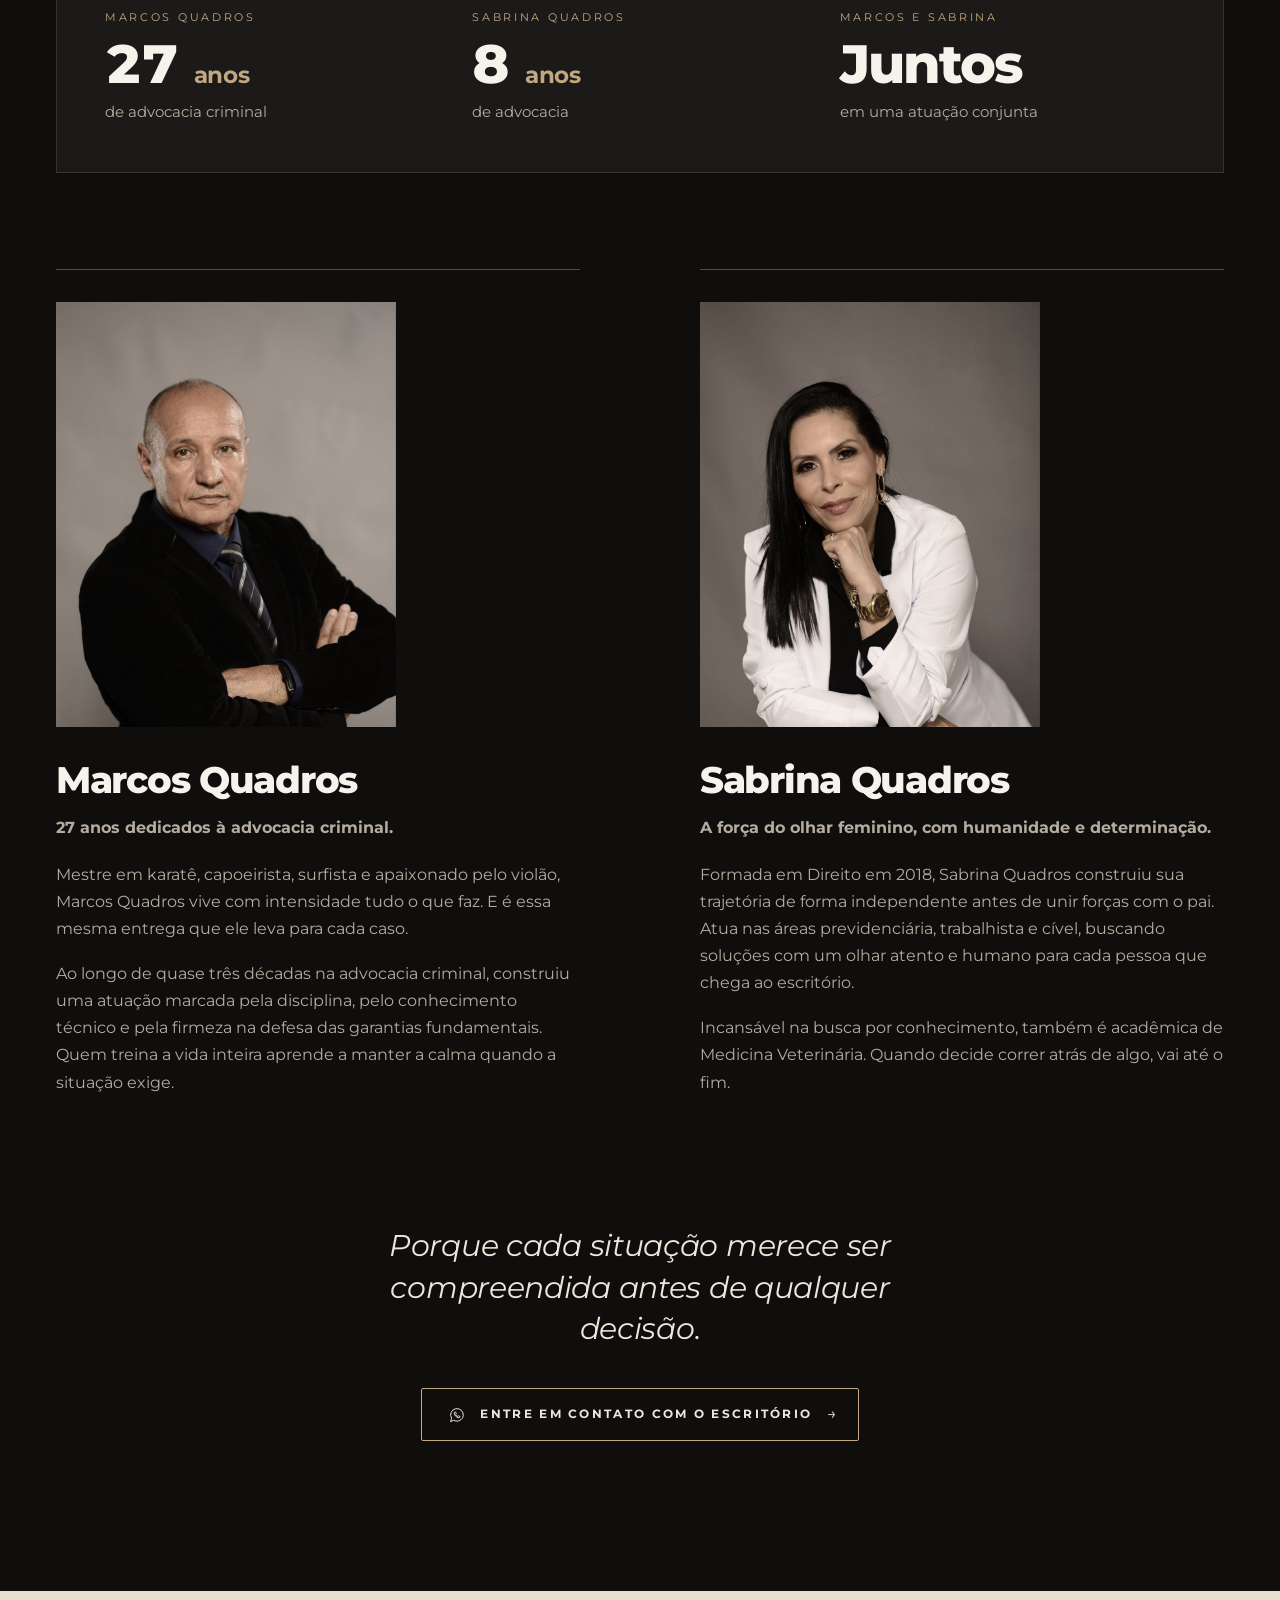
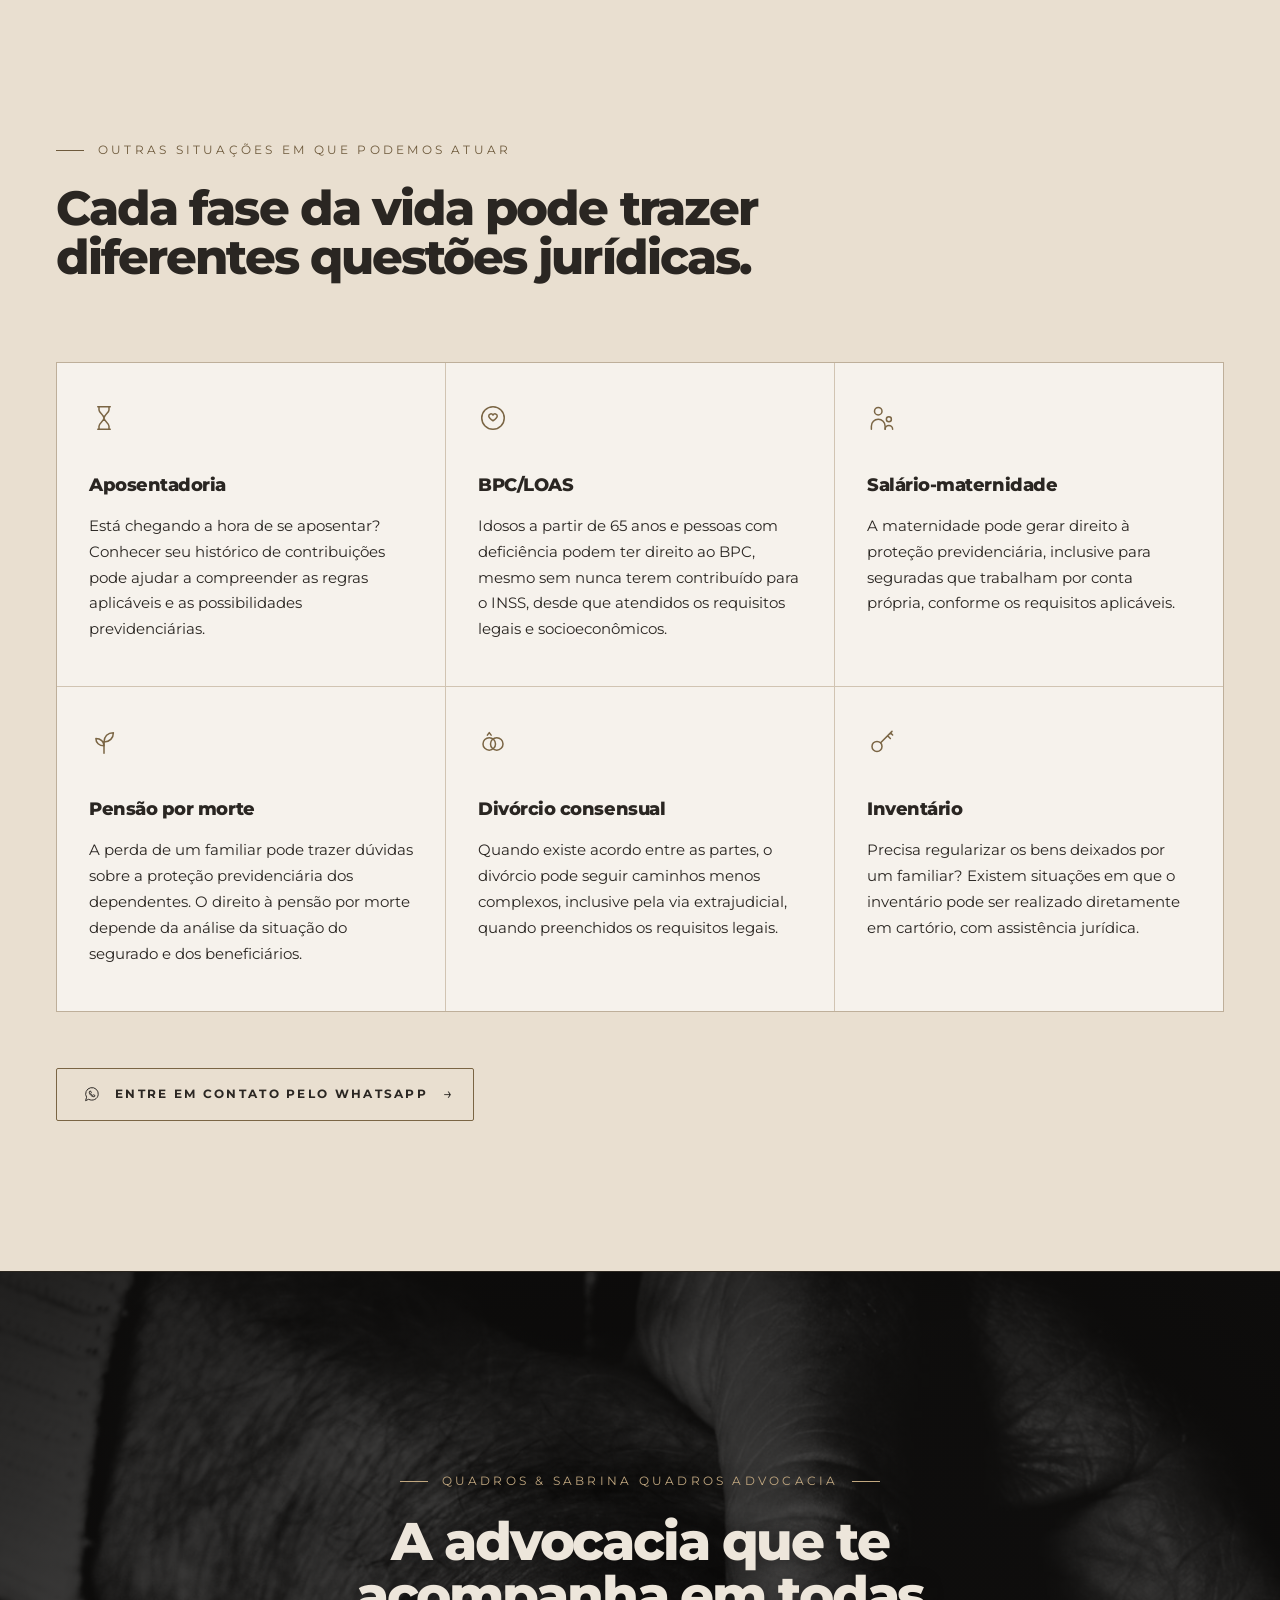
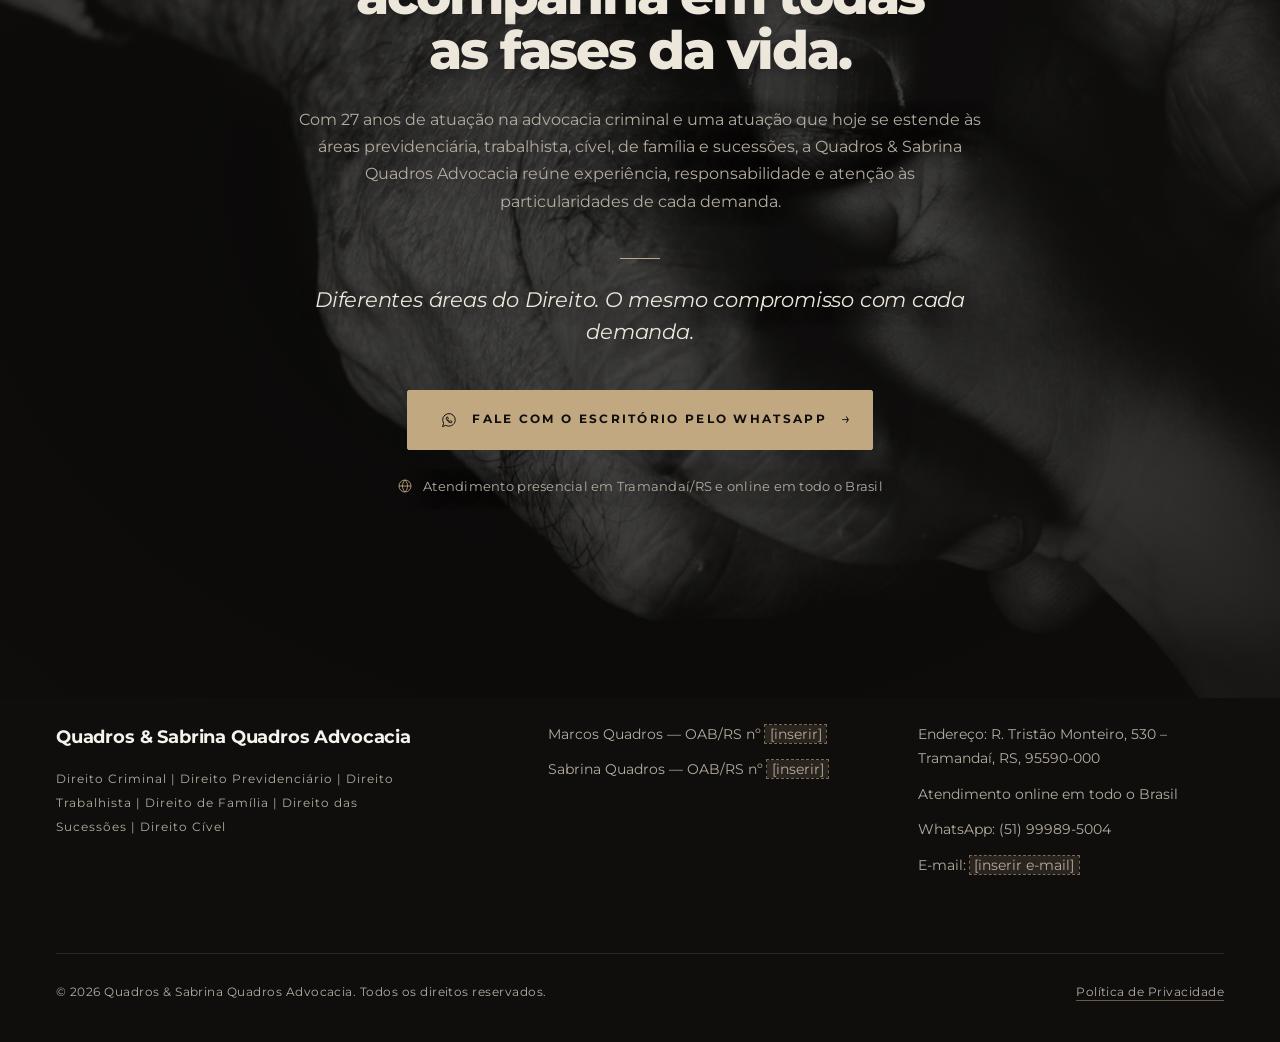
==== commit b418d8bb: "INSS negado: bloco mais curto e compacto Co-Authored-By: Claude Opus 5.5 <noreply@anthropic.com> Cla" ====
--- a/index.html
+++ b/index.html
@@ -266,15 +266,13 @@
     <div class="split__content negado__inner">
     <p class="eyebrow reveal">Benefício negado pelo INSS</p>
     <h2 class="h2 reveal" id="sneg-title">Teve seu benefício do INSS negado? Saiba que é possível ajuizar uma ação.</h2>
-    <p class="reveal">A negativa do INSS não é, necessariamente, a palavra final. Muitos pedidos são indeferidos por falta de documentos, erro na contagem do tempo de contribuição ou divergência na perícia médica.</p>
-    <p class="reveal">Nesses casos, é possível apresentar recurso administrativo ou ajuizar uma ação na Justiça Federal para que o pedido seja reavaliado.</p>
-    <p class="negado__lawyer reveal"><strong>A ajuda de um advogado é essencial nesse momento.</strong> É ele quem identifica o real motivo da negativa, reúne os documentos e provas corretos e escolhe o caminho mais adequado para o seu caso. Um recurso feito sem orientação pode atrasar ou até comprometer o reconhecimento do seu direito.</p>
-    <ol class="negado__steps" role="list">
-      <li class="reveal" style="--i:0"><span class="negado__num">01</span><strong>Análise da negativa</strong><span>O advogado examina o motivo do indeferimento e os documentos do caso.</span></li>
-      <li class="reveal" style="--i:1"><span class="negado__num">02</span><strong>Recurso administrativo</strong><span>Quando cabível, o advogado leva o pedido novamente ao INSS, com a fundamentação correta.</span></li>
-      <li class="reveal" style="--i:2"><span class="negado__num">03</span><strong>Ação judicial</strong><span>O advogado conduz a ação na Justiça Federal para que o direito seja discutido.</span></li>
-    </ol>
-    <p class="highlight reveal">Uma negativa não significa, por si só, que você não tem direito. Com a orientação de um advogado, seu pedido pode ser reavaliado da forma correta.</p>
+    <p class="reveal">A negativa não é, necessariamente, a palavra final. Muitos pedidos são indeferidos por falta de documentos, erro na contagem do tempo de contribuição ou divergência na perícia.</p>
+    <p class="negado__lawyer reveal"><strong>A ajuda de um advogado é essencial.</strong> Ele identifica o motivo da negativa, reúne as provas certas e define se o caminho é o recurso ao INSS ou uma ação na Justiça Federal.</p>
+    <ul class="negado__chips" role="list">
+      <li class="reveal">Análise da negativa</li>
+      <li class="reveal">Recurso administrativo</li>
+      <li class="reveal">Ação judicial</li>
+    </ul>
     <a class="btn btn--dark-outline reveal" data-wa="Olá, meu benefício do INSS foi negado e gostaria de orientação." href="https://wa.me/5551999895004" target="_blank" rel="noopener">
       <svg class="icon" viewBox="0 0 24 24" aria-hidden="true"><use href="#i-whatsapp"/></svg>
       <span>Fale com um advogado agora mesmo</span>
--- a/css/tema-moderno.css
+++ b/css/tema-moderno.css
@@ -544,3 +544,9 @@
 .closing__bg img { object-position: 60% 50%; }
 .section .negado__lawyer { background: var(--bege-claro); border-left: 2px solid var(--bege-escuro); padding: 18px 20px; margin: .4rem 0 0; color: var(--texto); }
 .negado__lawyer strong { display: block; color: var(--texto); margin-bottom: .3rem; }
+/* INSS negado: versão compacta */
+.negado .h2 { margin-bottom: 1.2rem; }
+.section .negado__lawyer { padding: 14px 18px; font-size: .95rem; line-height: 1.6; }
+.negado__lawyer strong { display: inline; margin: 0; }
+.negado__chips { list-style: none; padding: 0; margin: 1.2rem 0 1.8rem; display: flex; flex-wrap: wrap; gap: 8px; }
+.negado__chips li { font-size: .72rem; font-weight: 700; letter-spacing: .14em; text-transform: uppercase; color: var(--bege-escuro); border: 1px solid rgba(122,101,68,.35); padding: 8px 12px; }
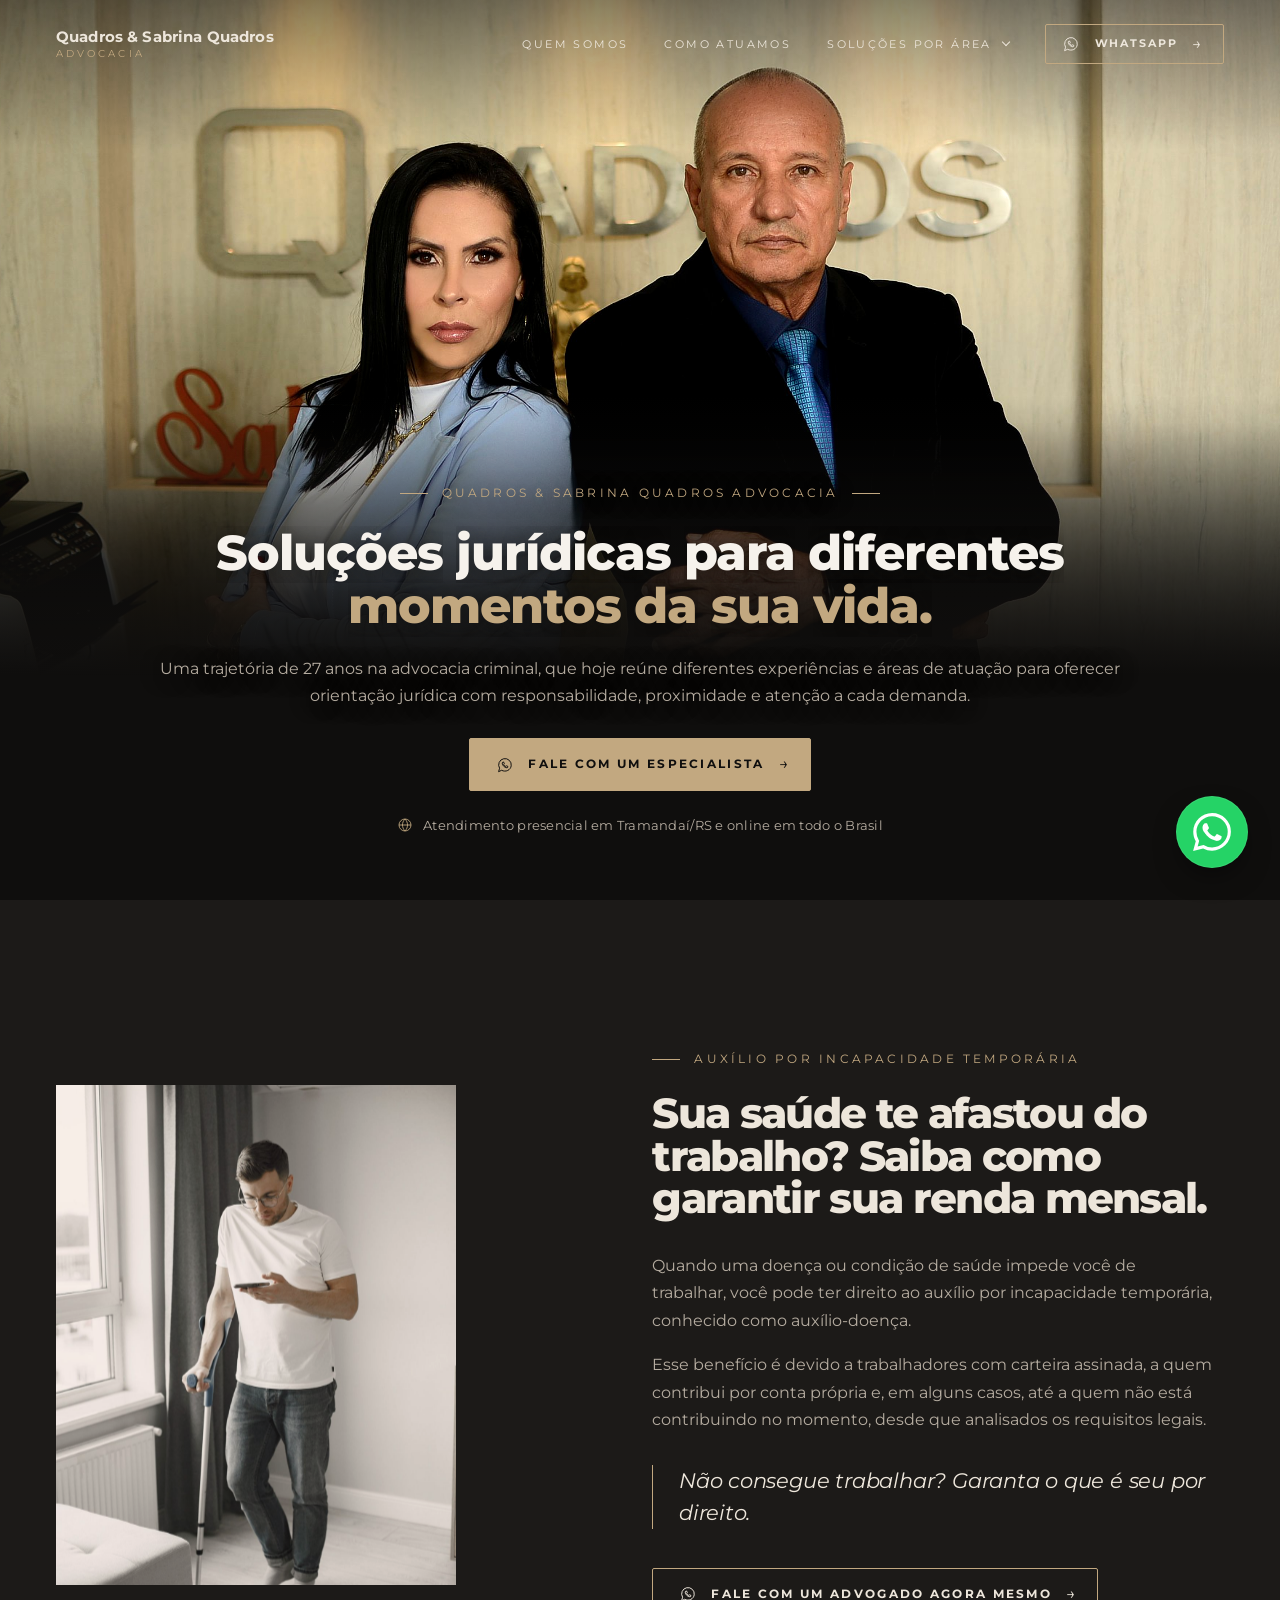
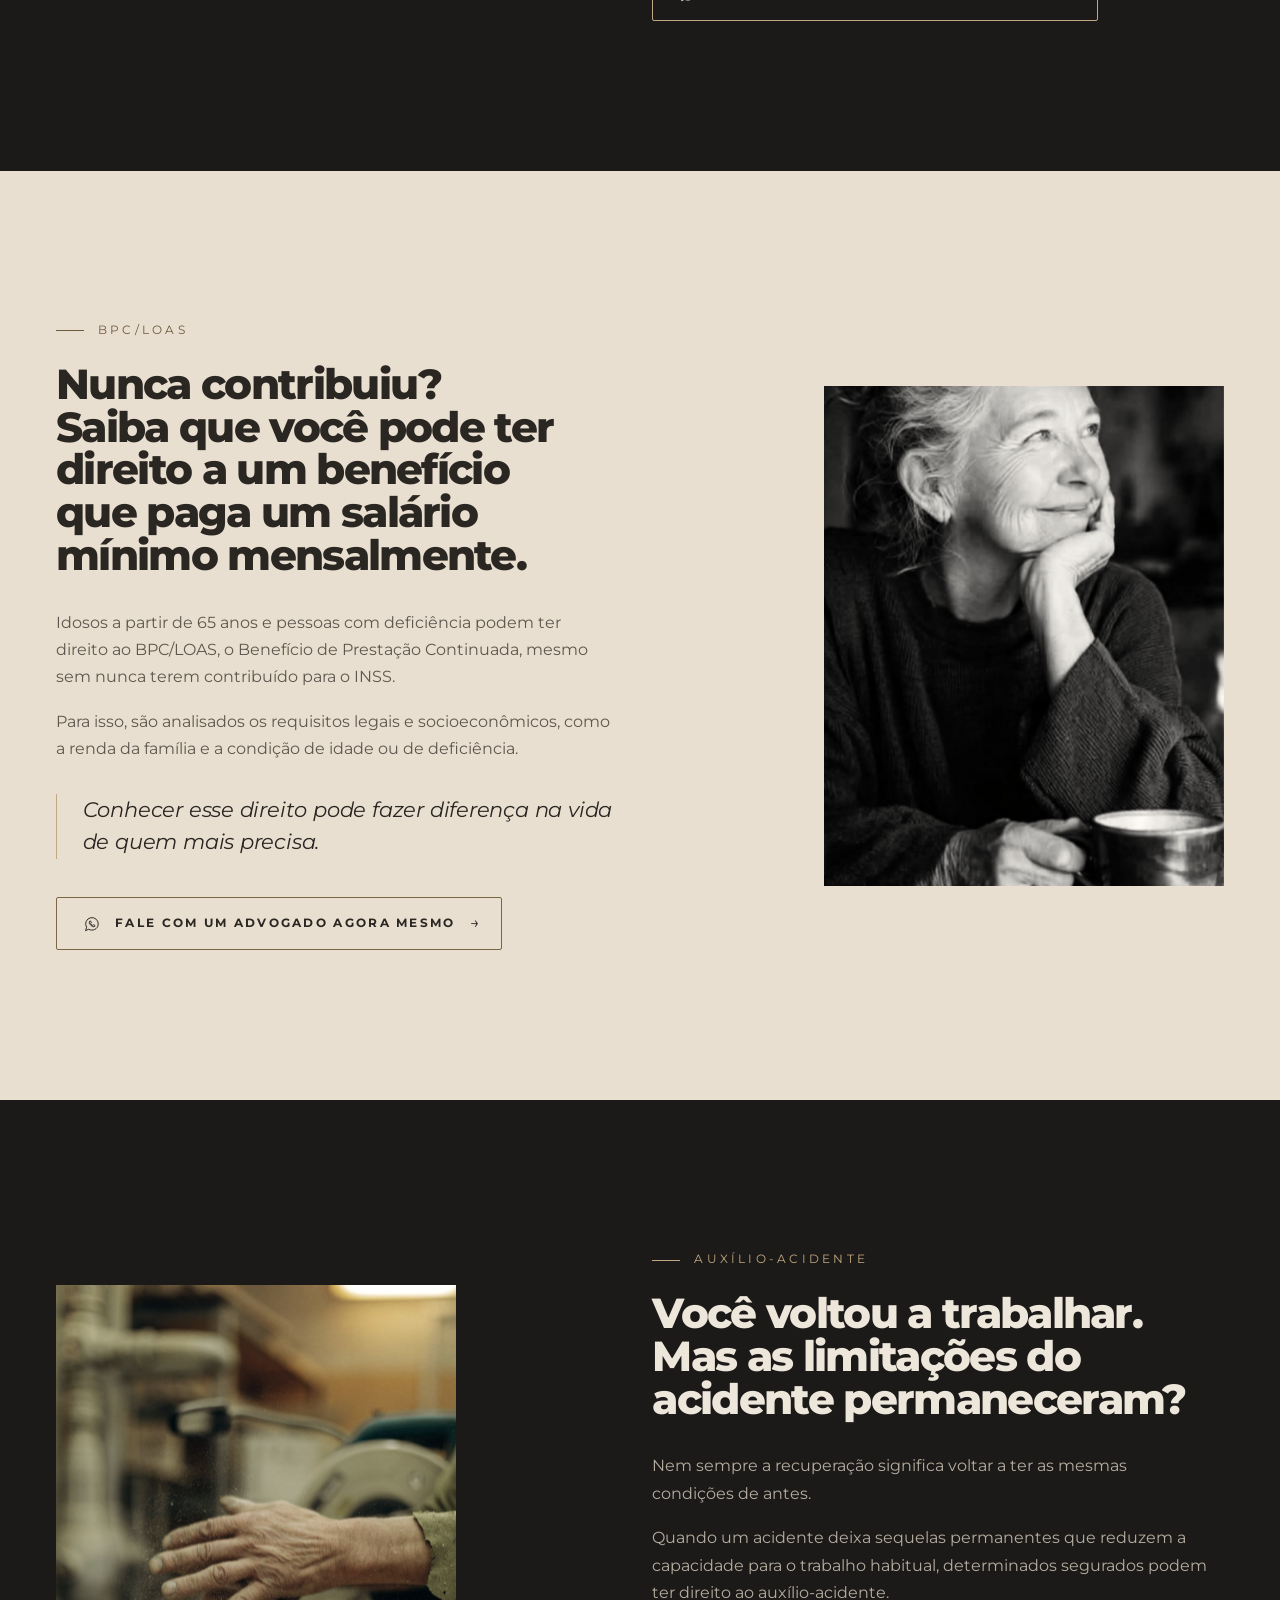
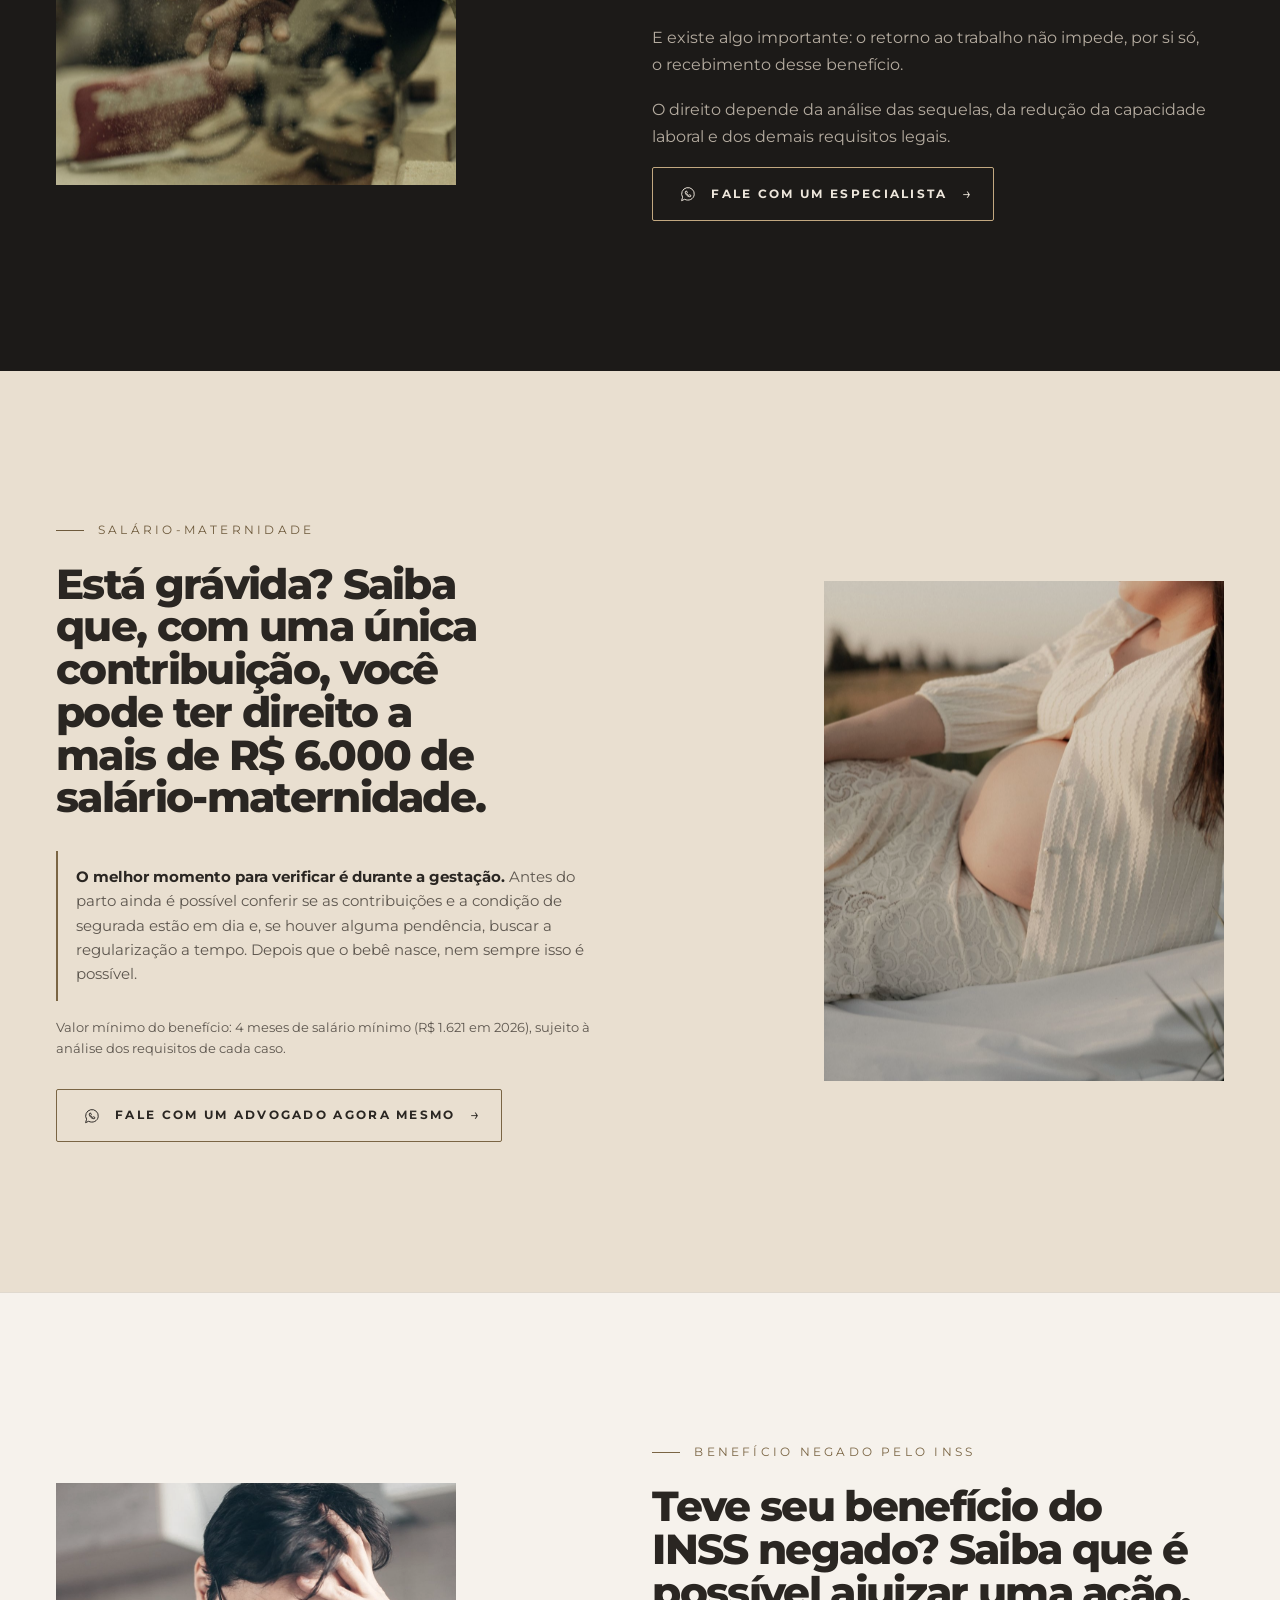
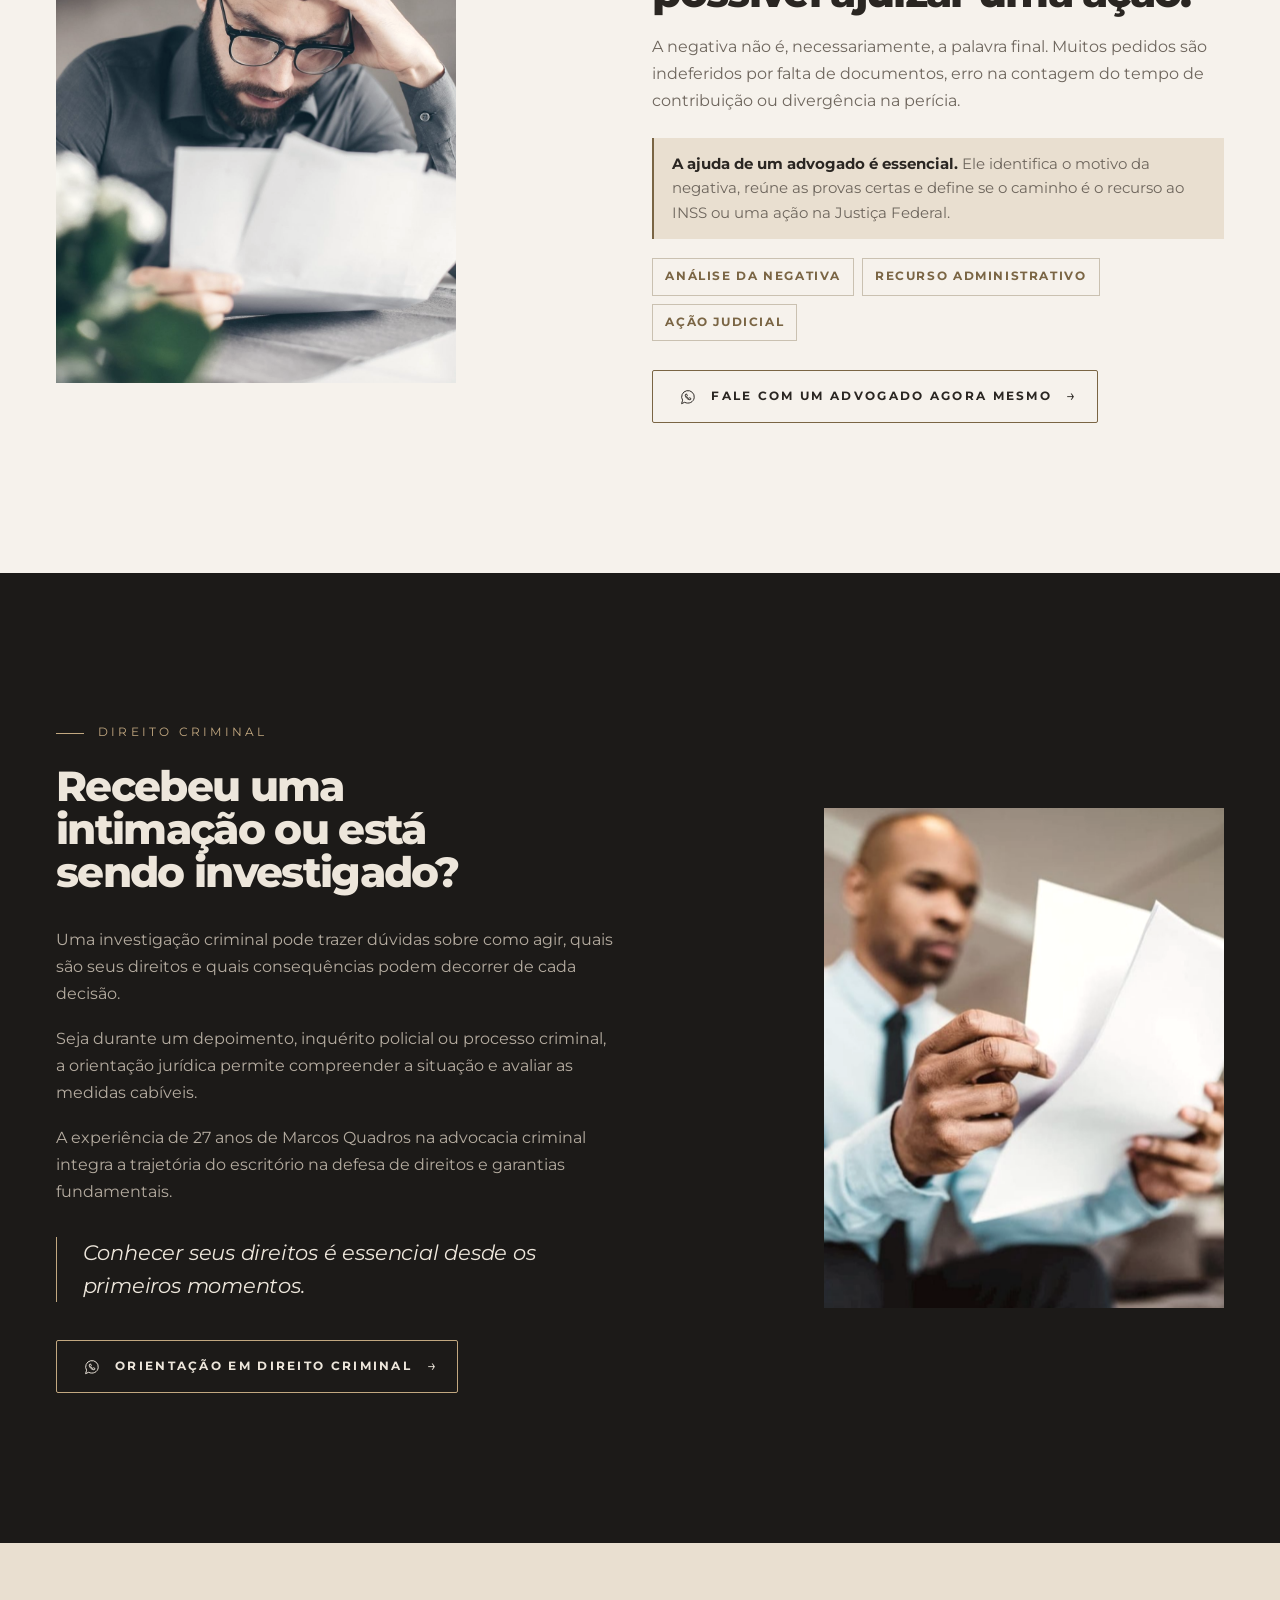
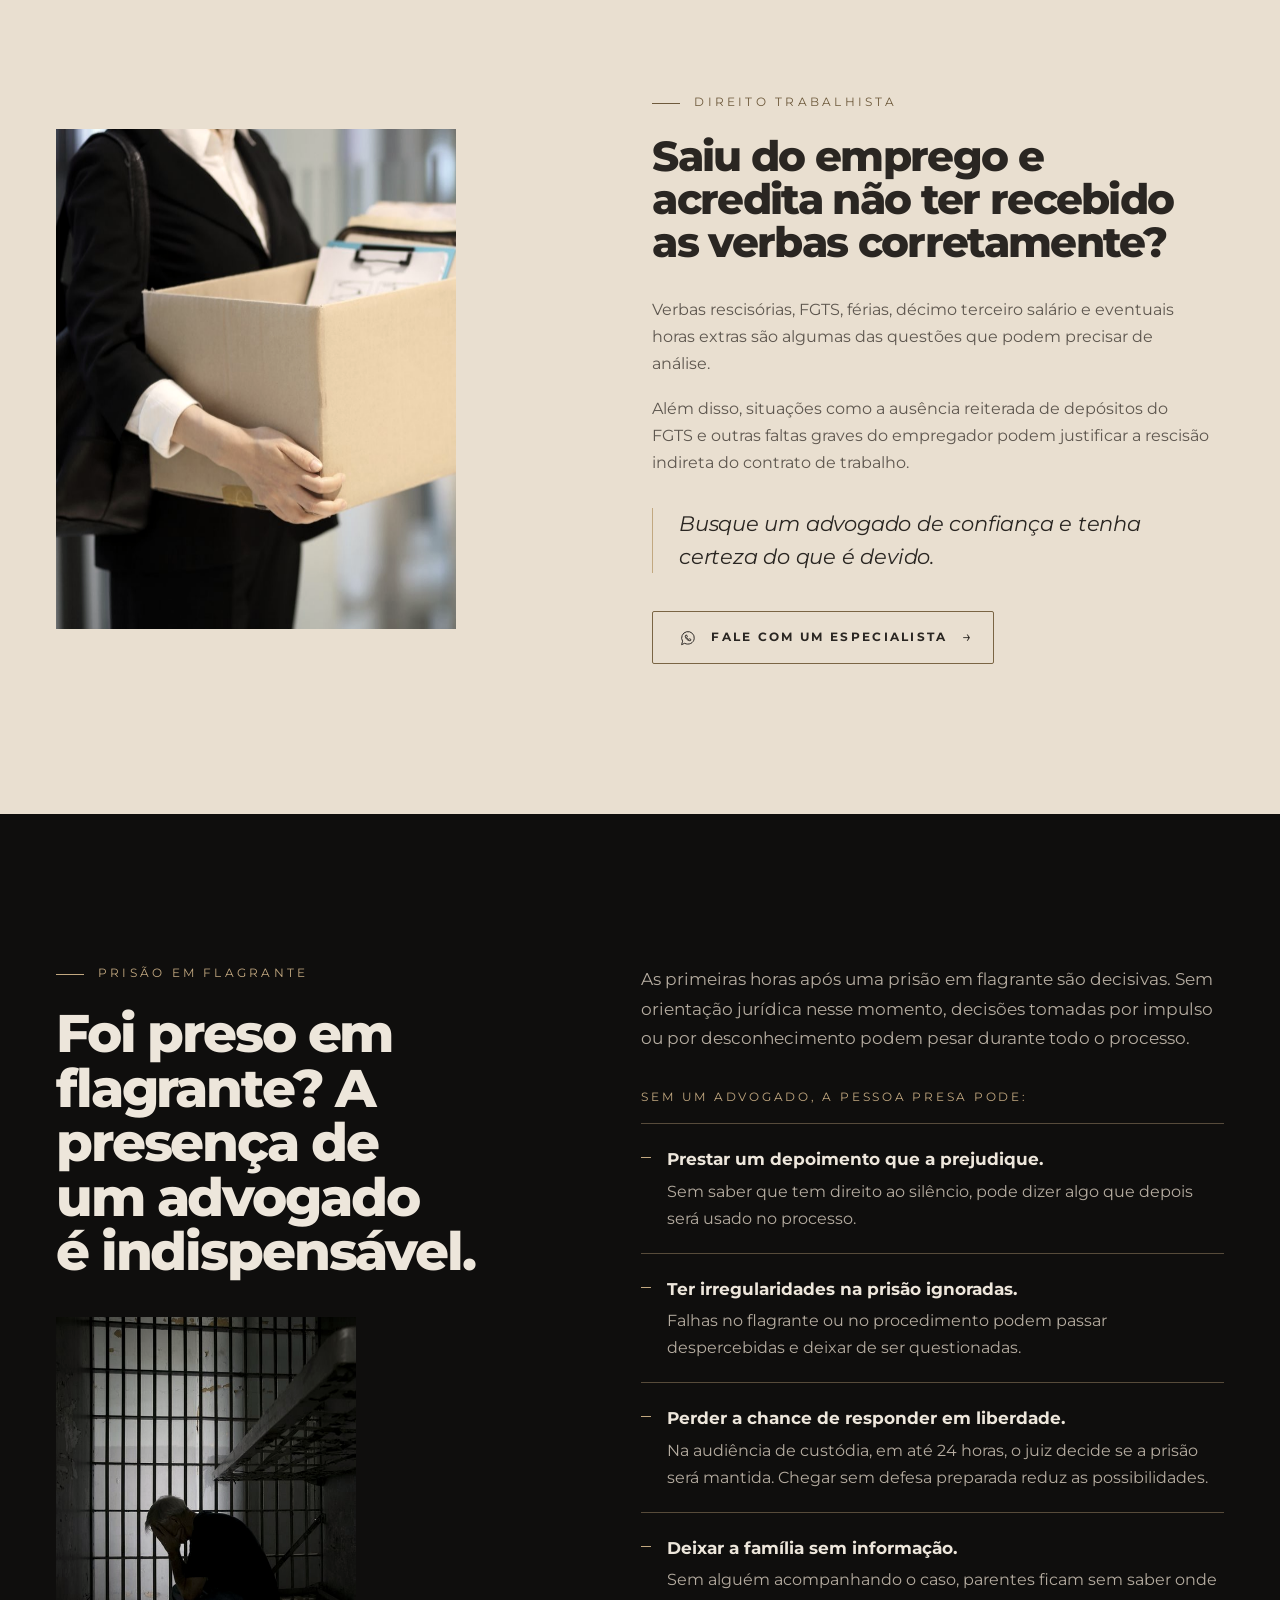
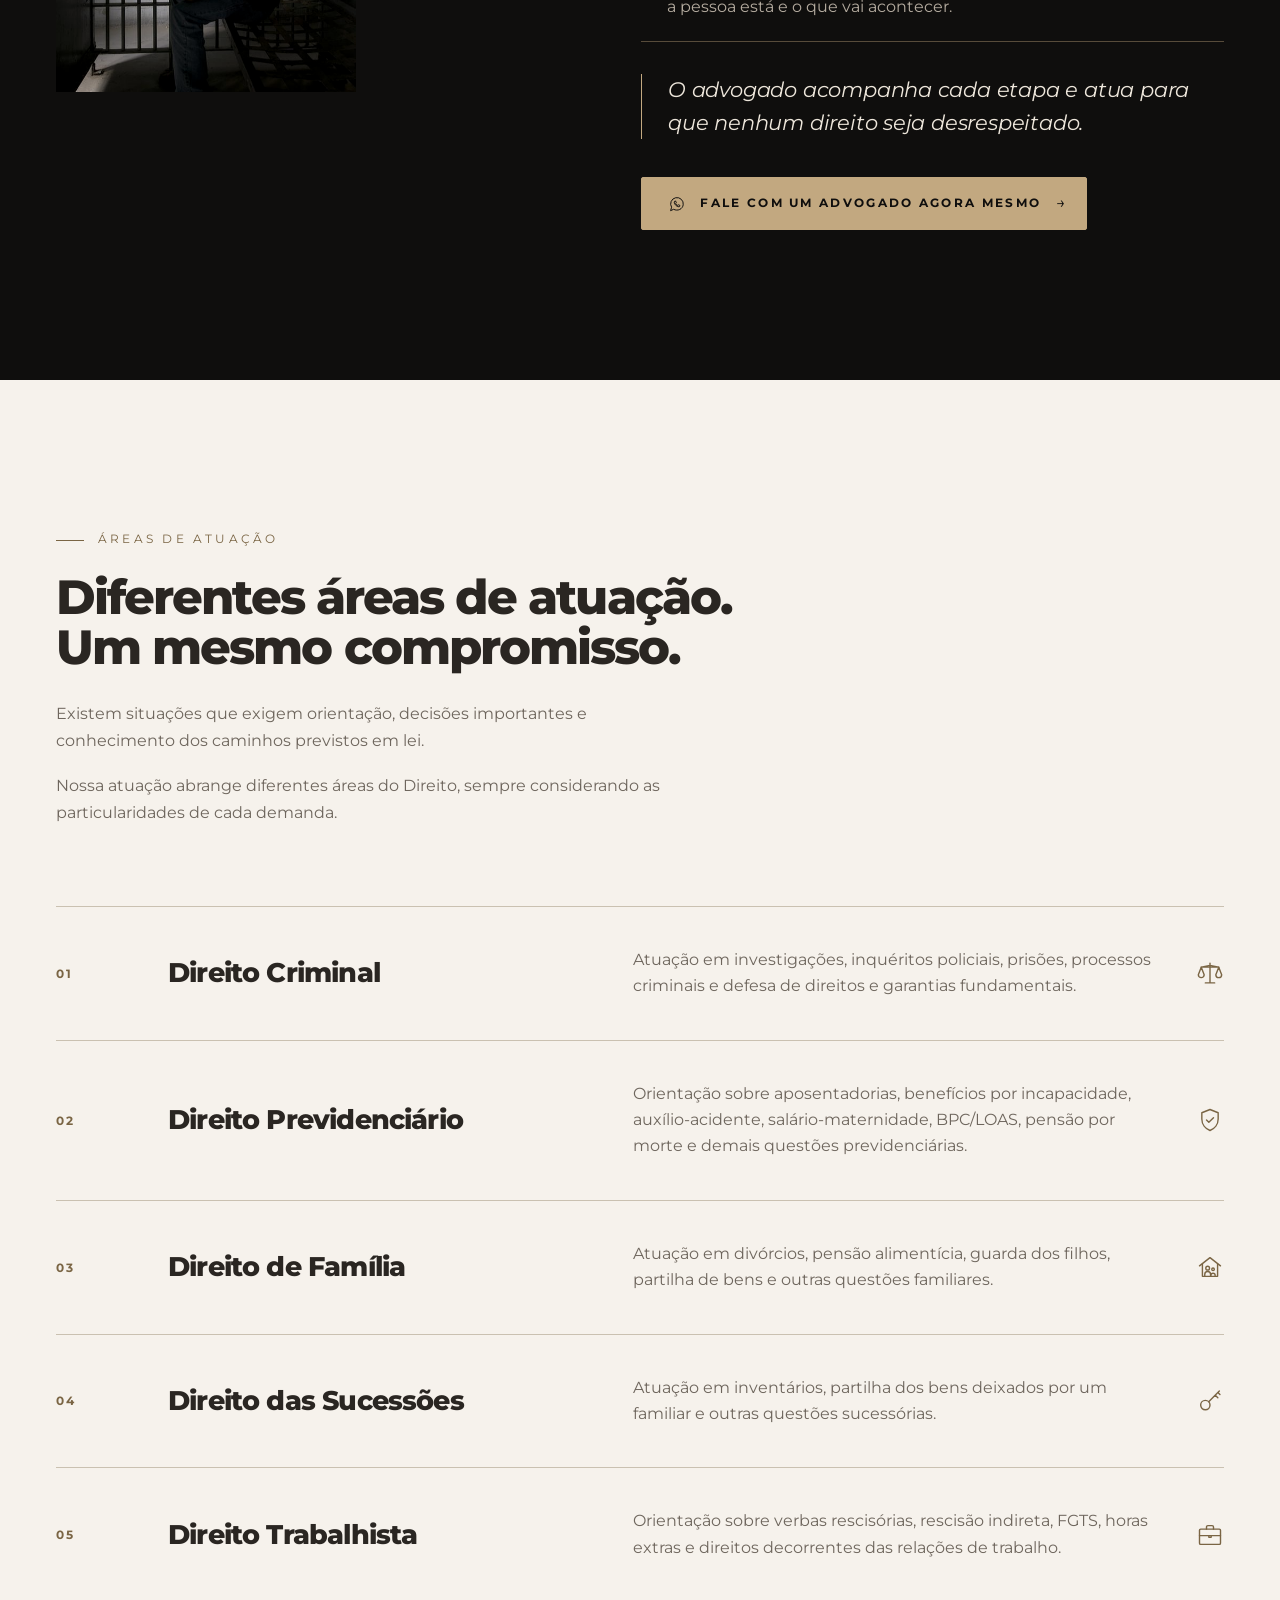
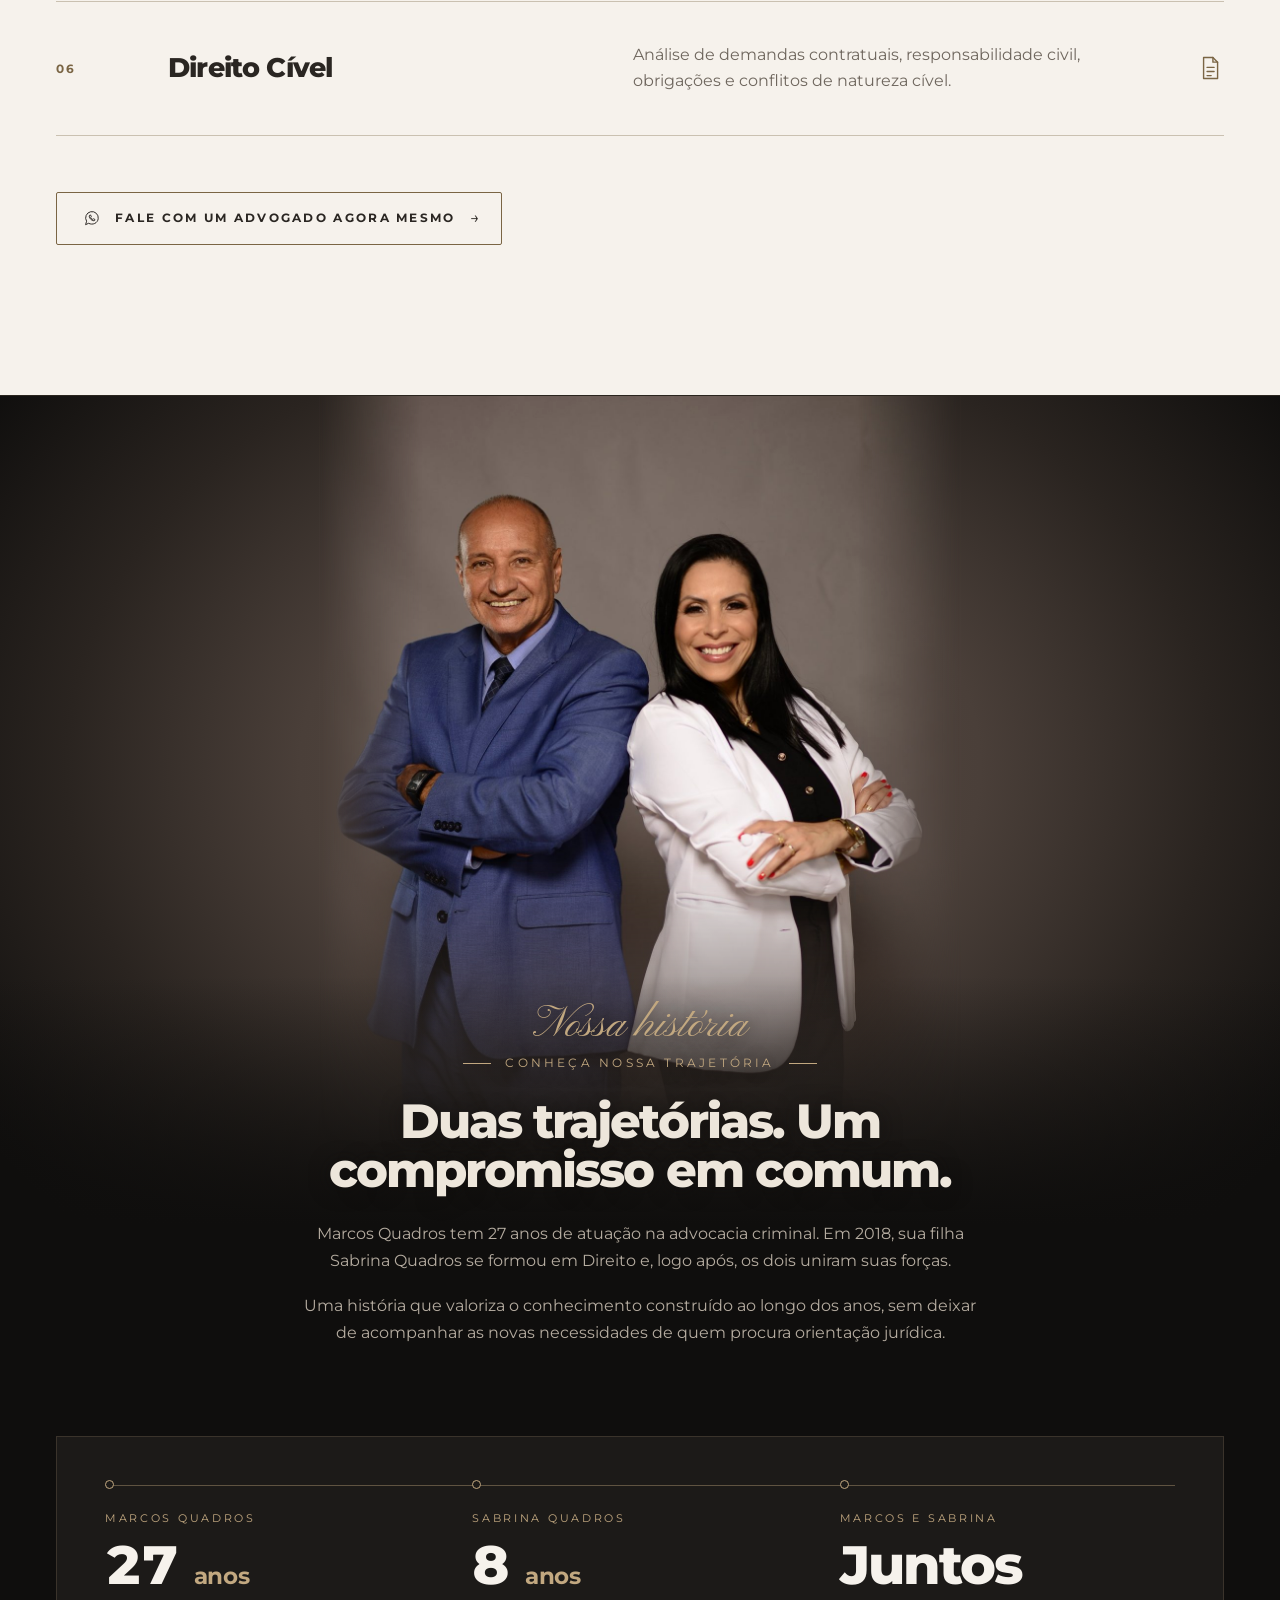
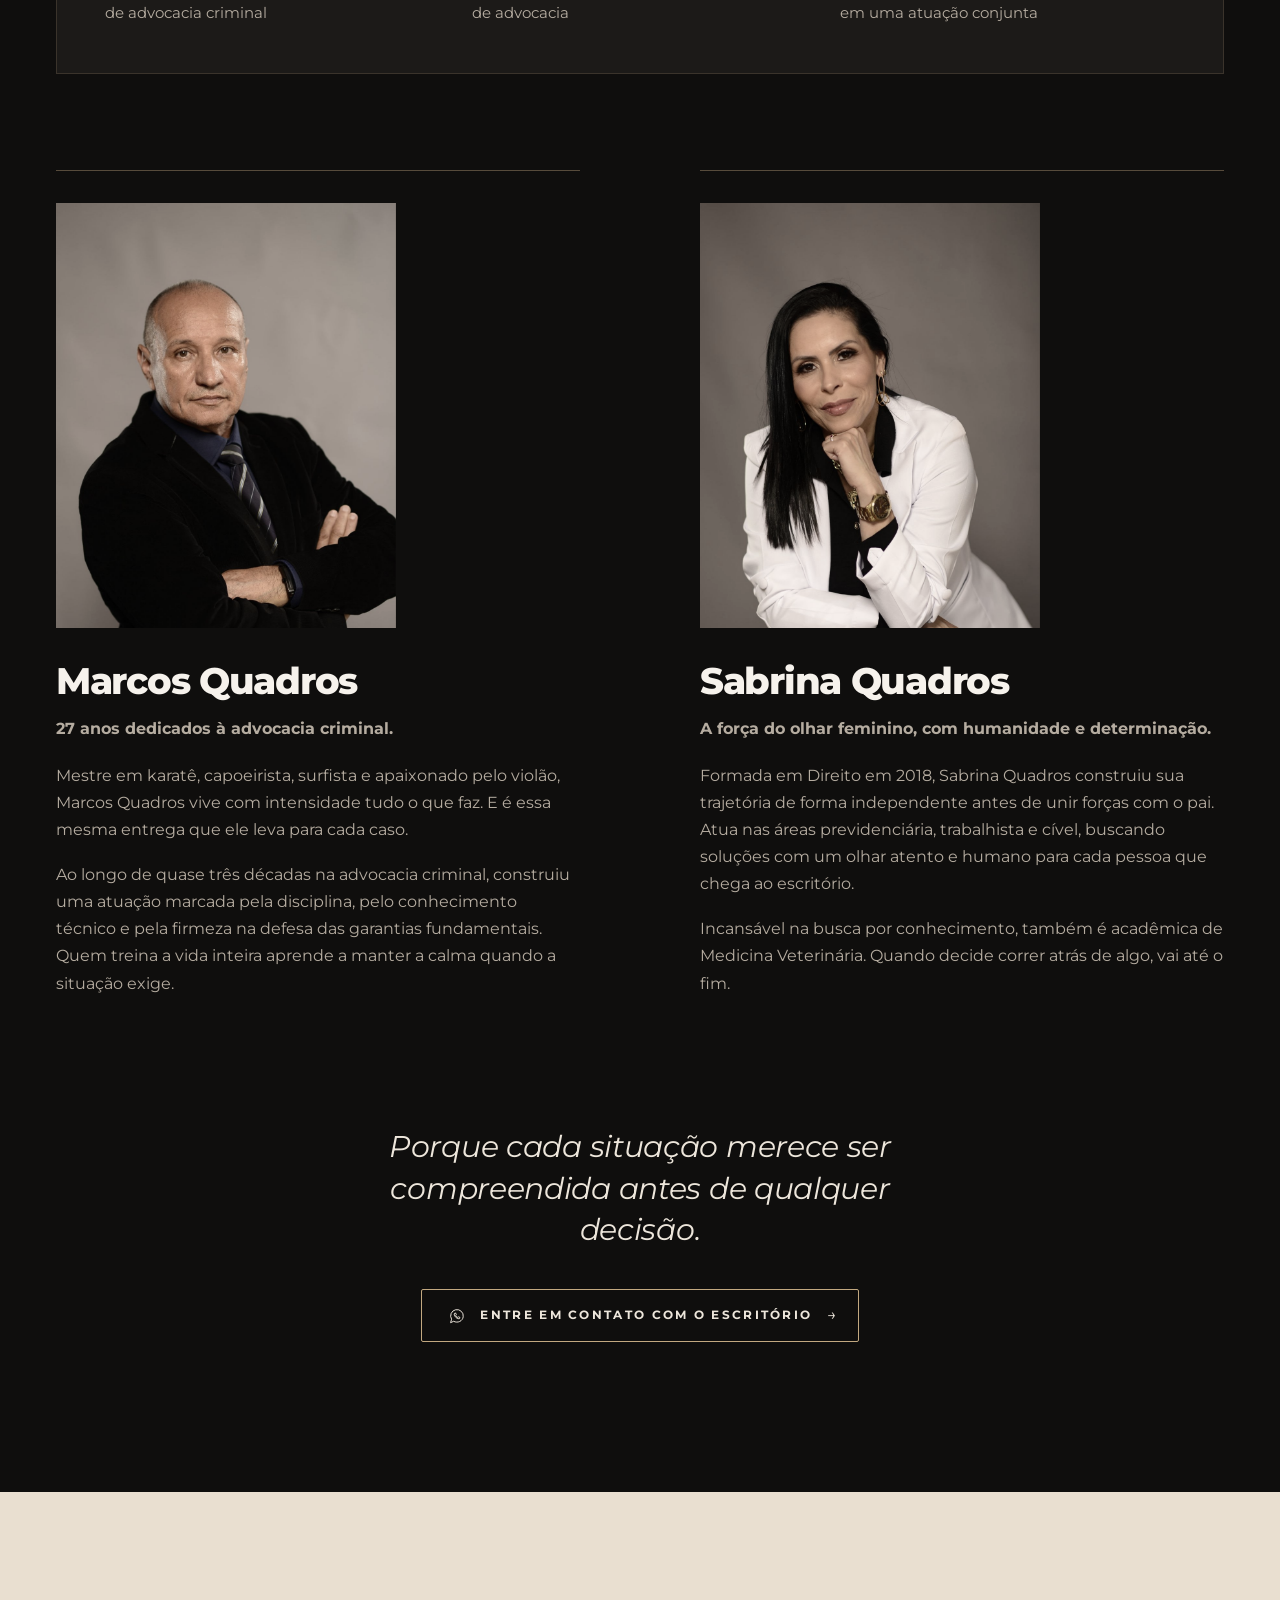
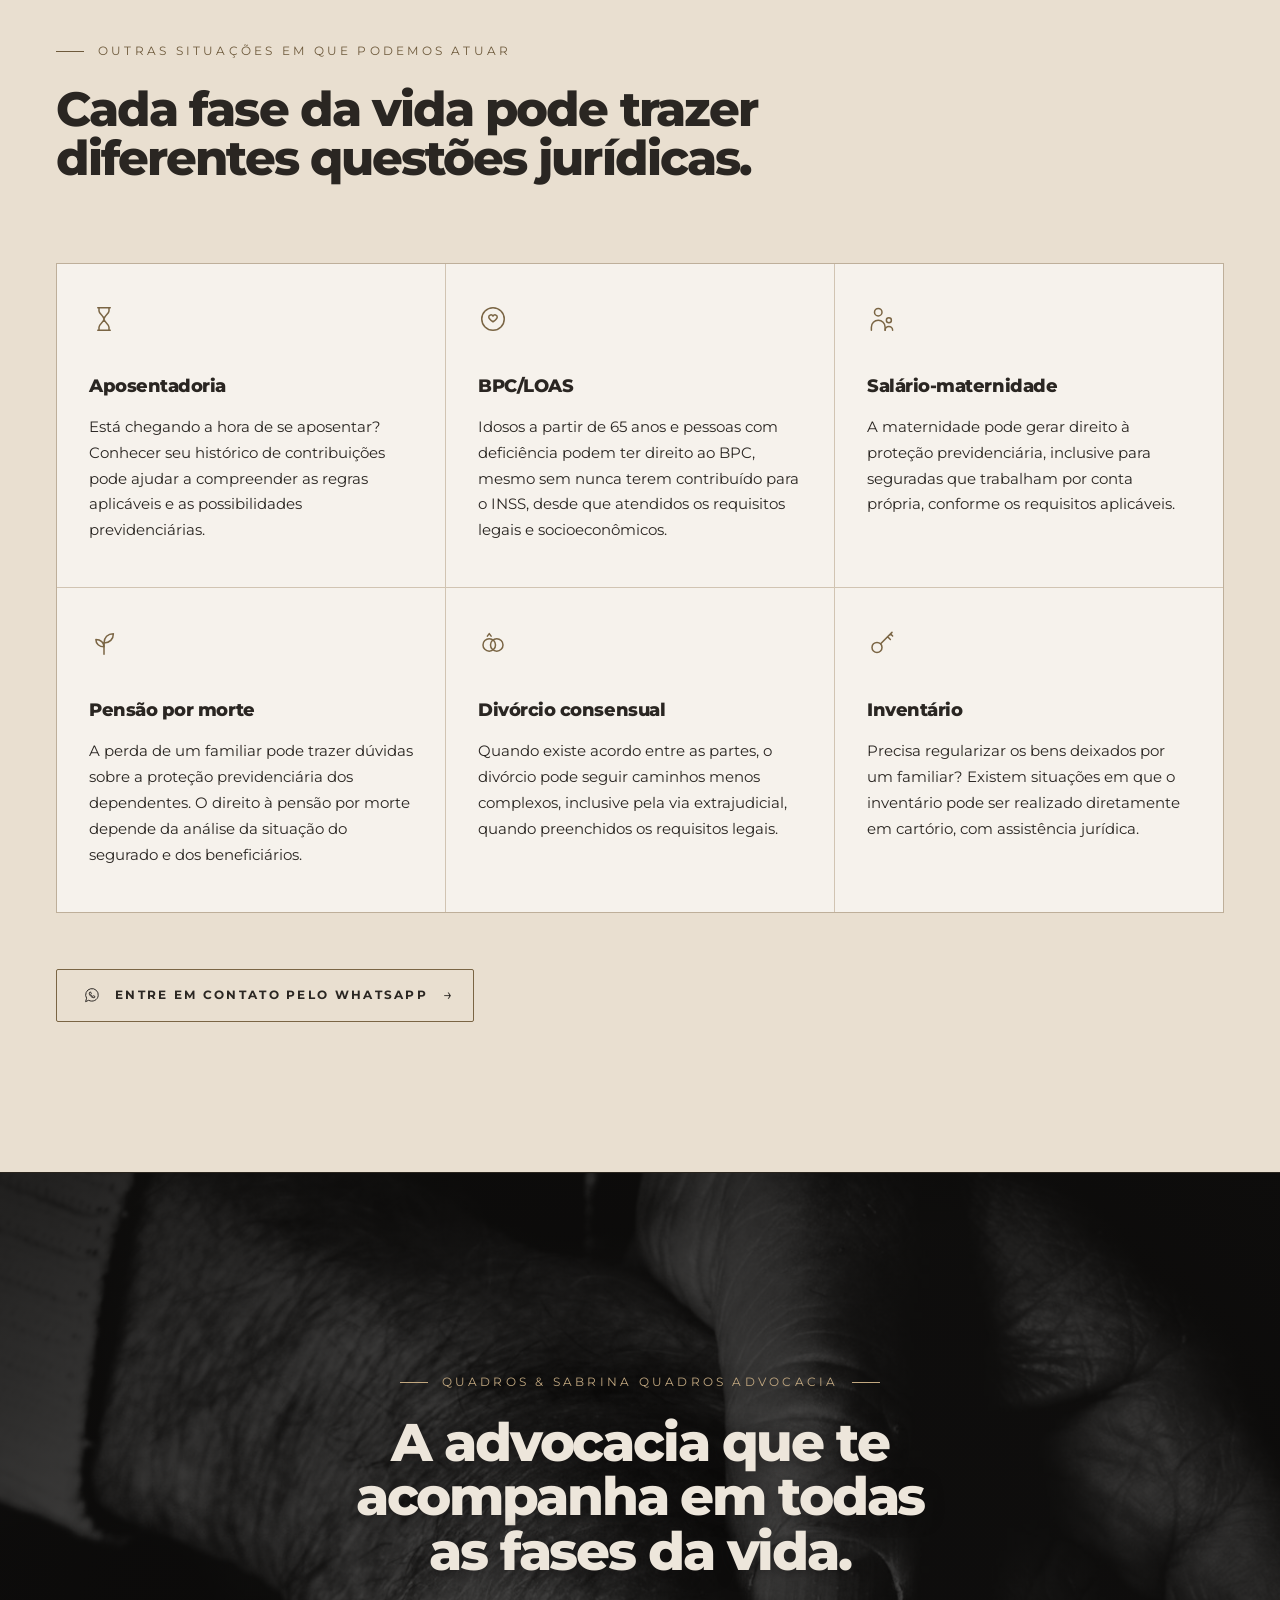
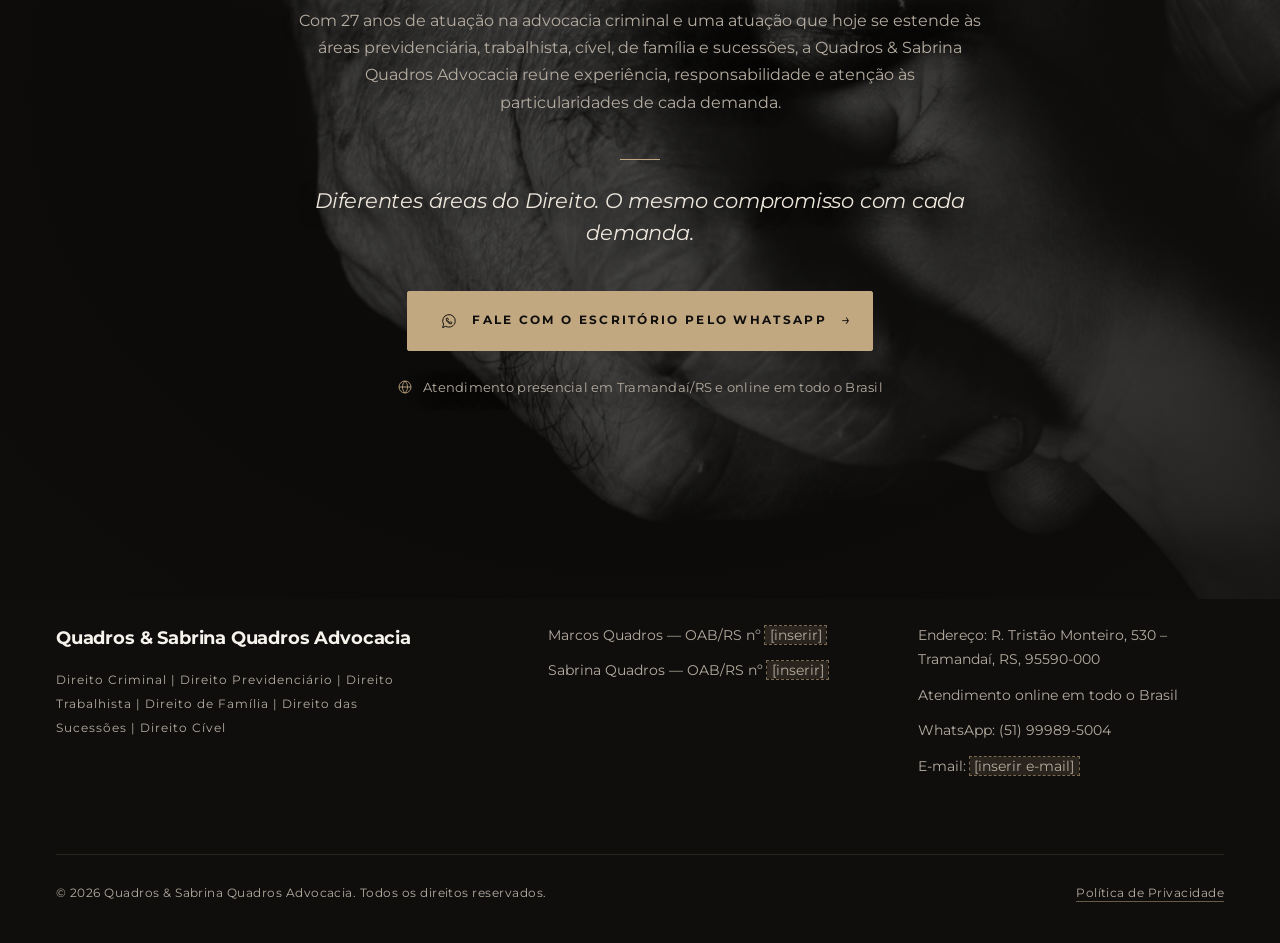
==== commit 51895479: "Salário-maternidade: título com uma contribuição e valor acima de R$ 6.000 Co-Authored-By: Claude Op" ====
--- a/index.html
+++ b/index.html
@@ -238,12 +238,10 @@
     </div>
     <div class="split__content">
       <p class="eyebrow reveal">Salário-maternidade</p>
-      <h2 class="h2 reveal" id="smat-title">Está grávida? Verifique sua situação antes do bebê nascer.</h2>
+      <h2 class="h2 reveal" id="smat-title">Está grávida? Saiba que, com uma única contribuição, você pode ter direito a mais de R$ 6.000 de salário-maternidade.</h2>
       <span class="rule" aria-hidden="true"></span>
-      <p class="reveal">A maternidade pode gerar direito ao salário-maternidade, inclusive para seguradas que trabalham por conta própria, conforme os requisitos aplicáveis.</p>
       <p class="negado__lawyer reveal"><strong>O melhor momento para verificar é durante a gestação.</strong> Antes do parto ainda é possível conferir se as contribuições e a condição de segurada estão em dia e, se houver alguma pendência, buscar a regularização a tempo. Depois que o bebê nasce, nem sempre isso é possível.</p>
-      <p class="reveal">O benefício também pode ser devido em casos de adoção e, em algumas situações, até para quem está desempregada, dependendo do tempo desde a última contribuição.</p>
-      <p class="highlight reveal">Verificar com antecedência traz mais tranquilidade para cuidar de quem vai chegar.</p>
+      <p class="maternidade__nota reveal">Valor mínimo do benefício: 4 meses de salário mínimo (R$ 1.621 em 2026), sujeito à análise dos requisitos de cada caso.</p>
       <a class="btn btn--dark-outline reveal" data-wa="Olá, estou grávida e gostaria de verificar minha situação para o salário-maternidade." href="https://wa.me/5551999895004" target="_blank" rel="noopener">
         <svg class="icon" viewBox="0 0 24 24" aria-hidden="true"><use href="#i-whatsapp"/></svg>
         <span>Fale com um advogado agora mesmo</span>
--- a/css/tema-moderno.css
+++ b/css/tema-moderno.css
@@ -550,3 +550,5 @@
 .negado__lawyer strong { display: inline; margin: 0; }
 .negado__chips { list-style: none; padding: 0; margin: 1.2rem 0 1.8rem; display: flex; flex-wrap: wrap; gap: 8px; }
 .negado__chips li { font-size: .72rem; font-weight: 700; letter-spacing: .14em; text-transform: uppercase; color: var(--bege-escuro); border: 1px solid rgba(122,101,68,.35); padding: 8px 12px; }
+.section .maternidade__nota { font-size: .8rem; color: var(--texto-sec); margin: 1rem 0 1.8rem; }
+#salario-maternidade .negado__lawyer strong { display: inline; }
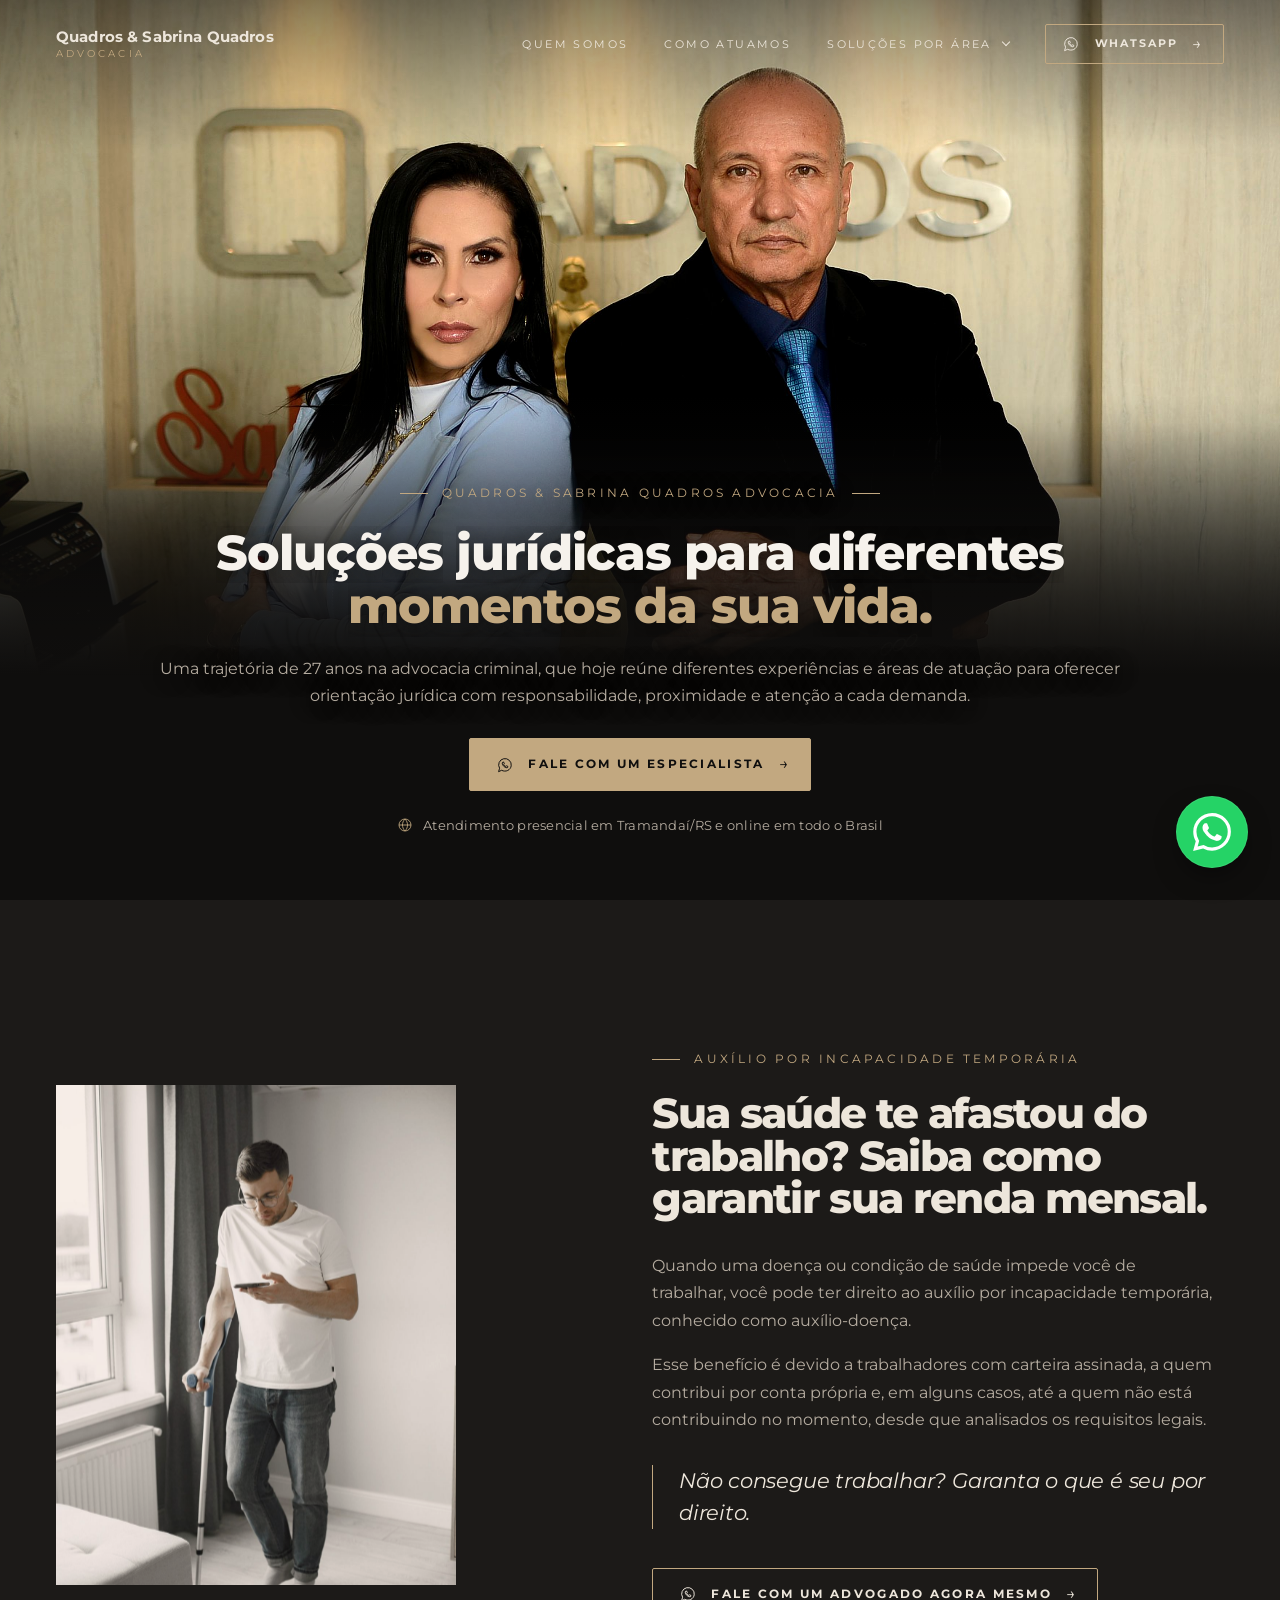
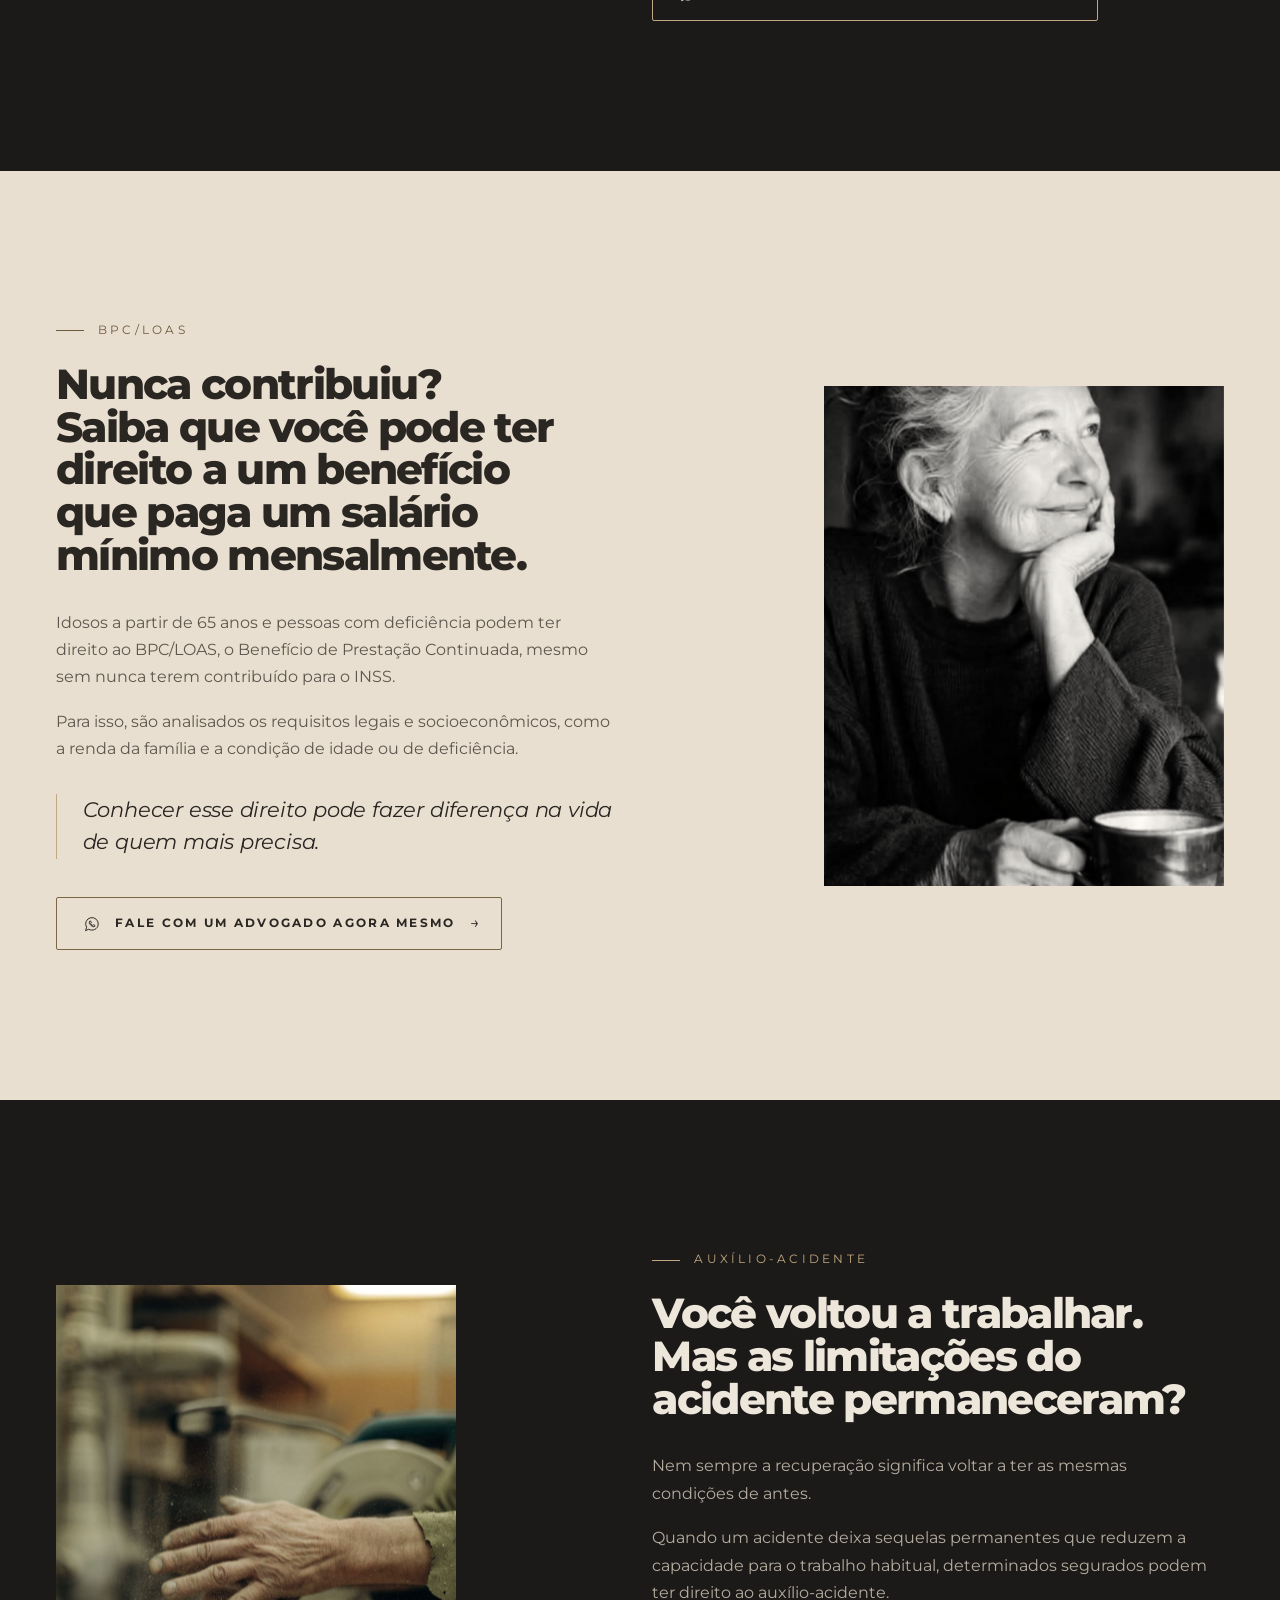
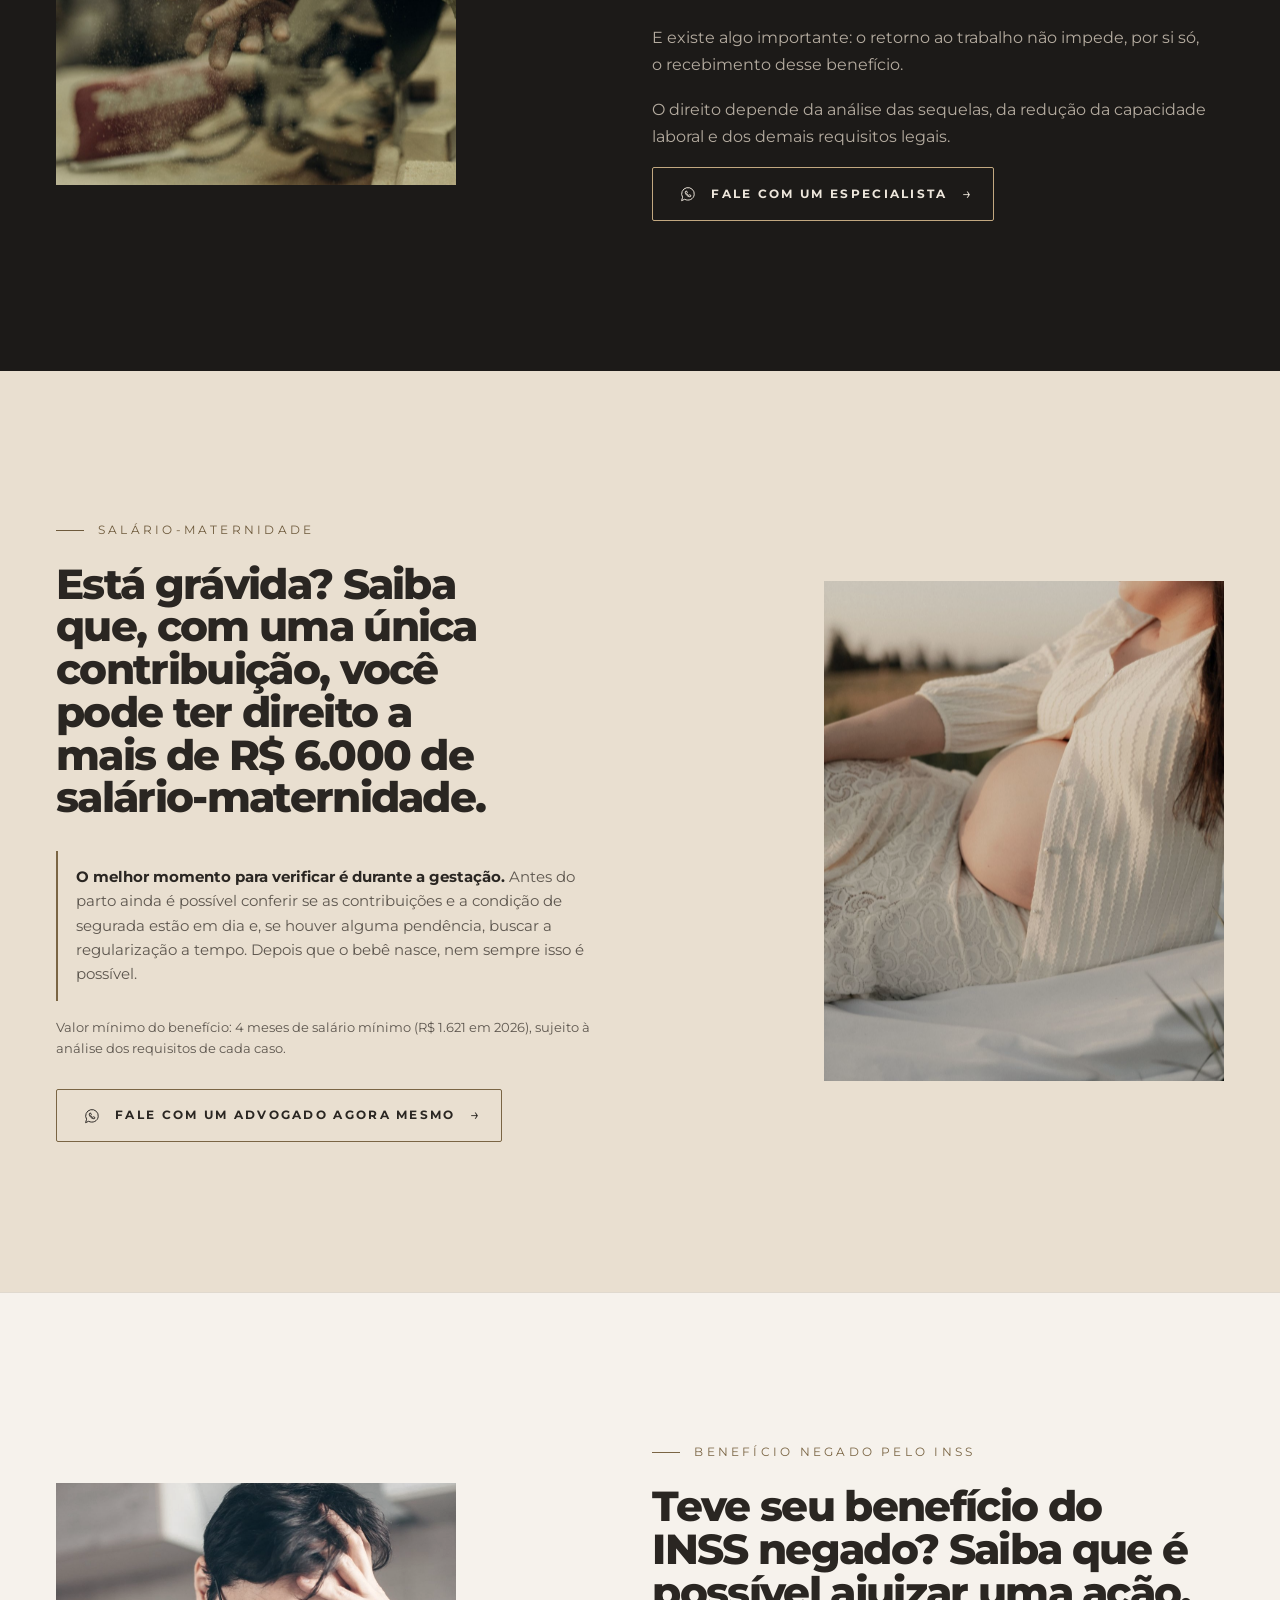
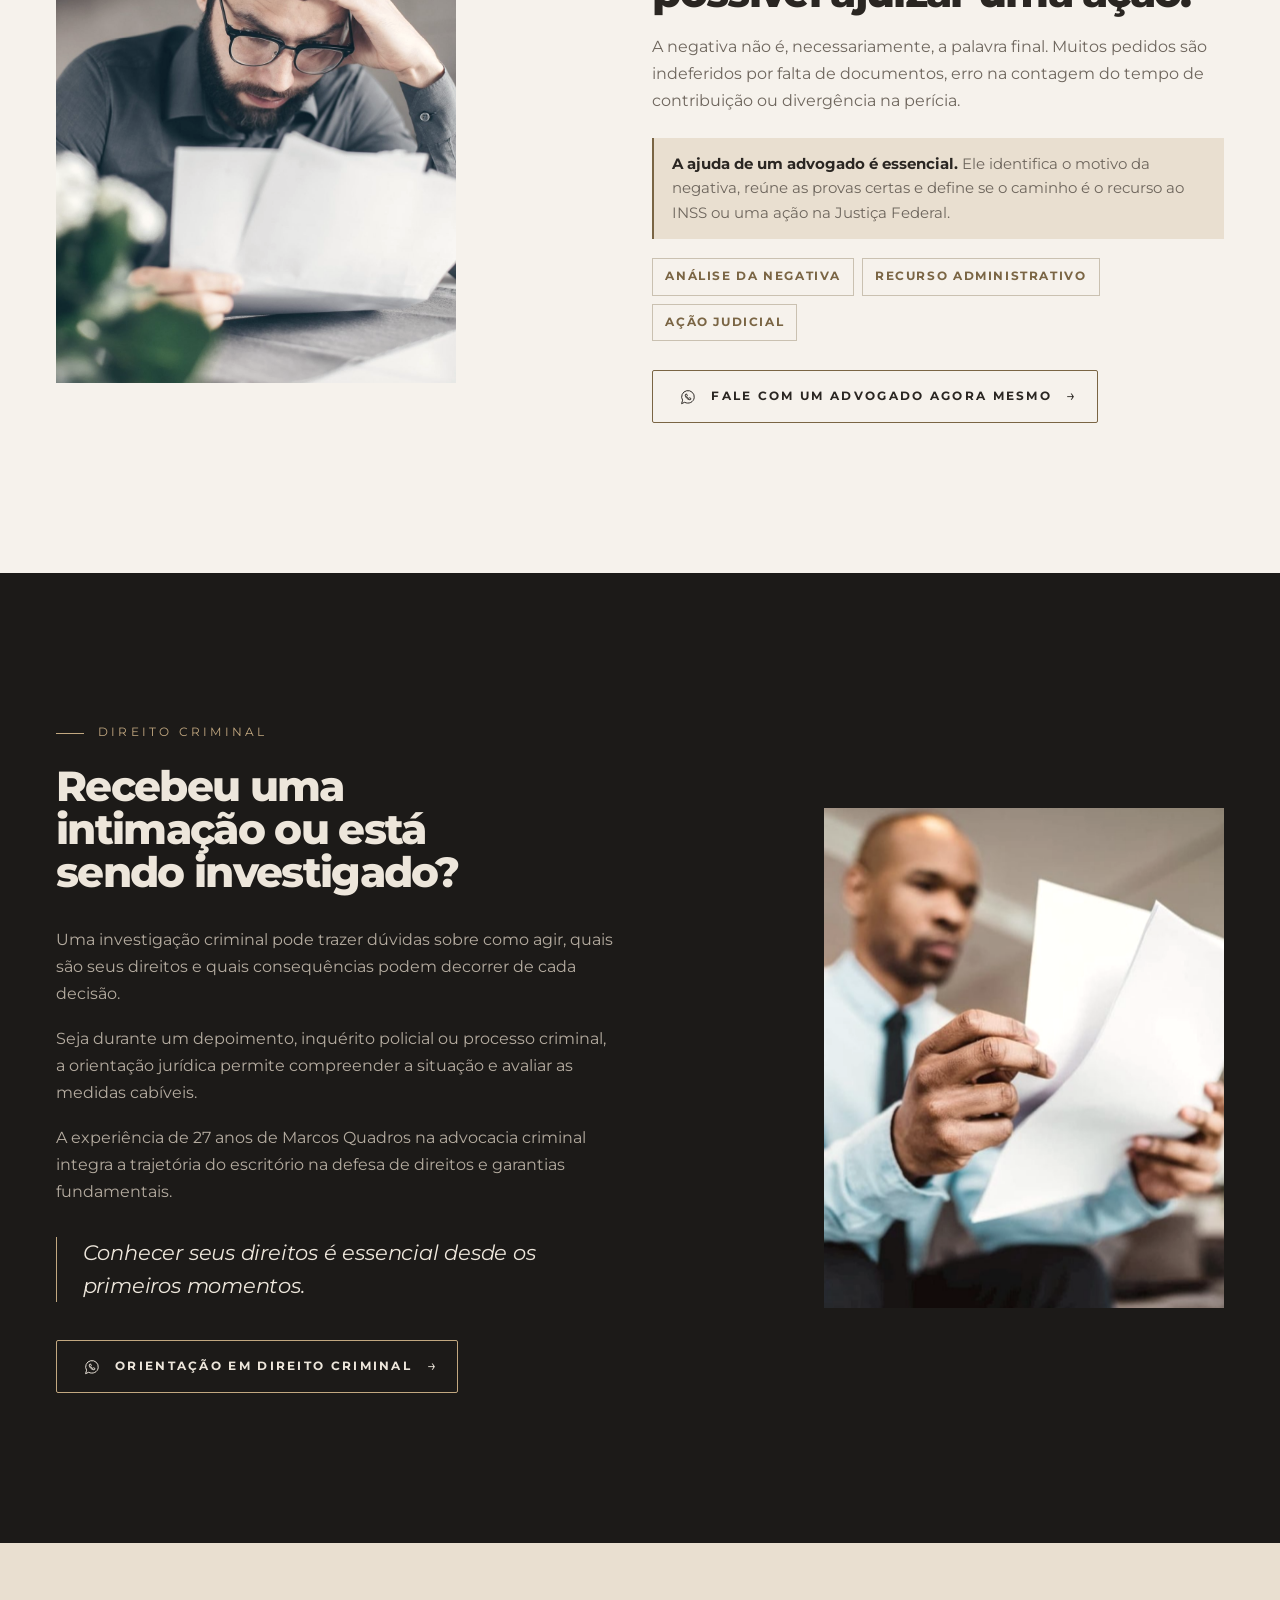
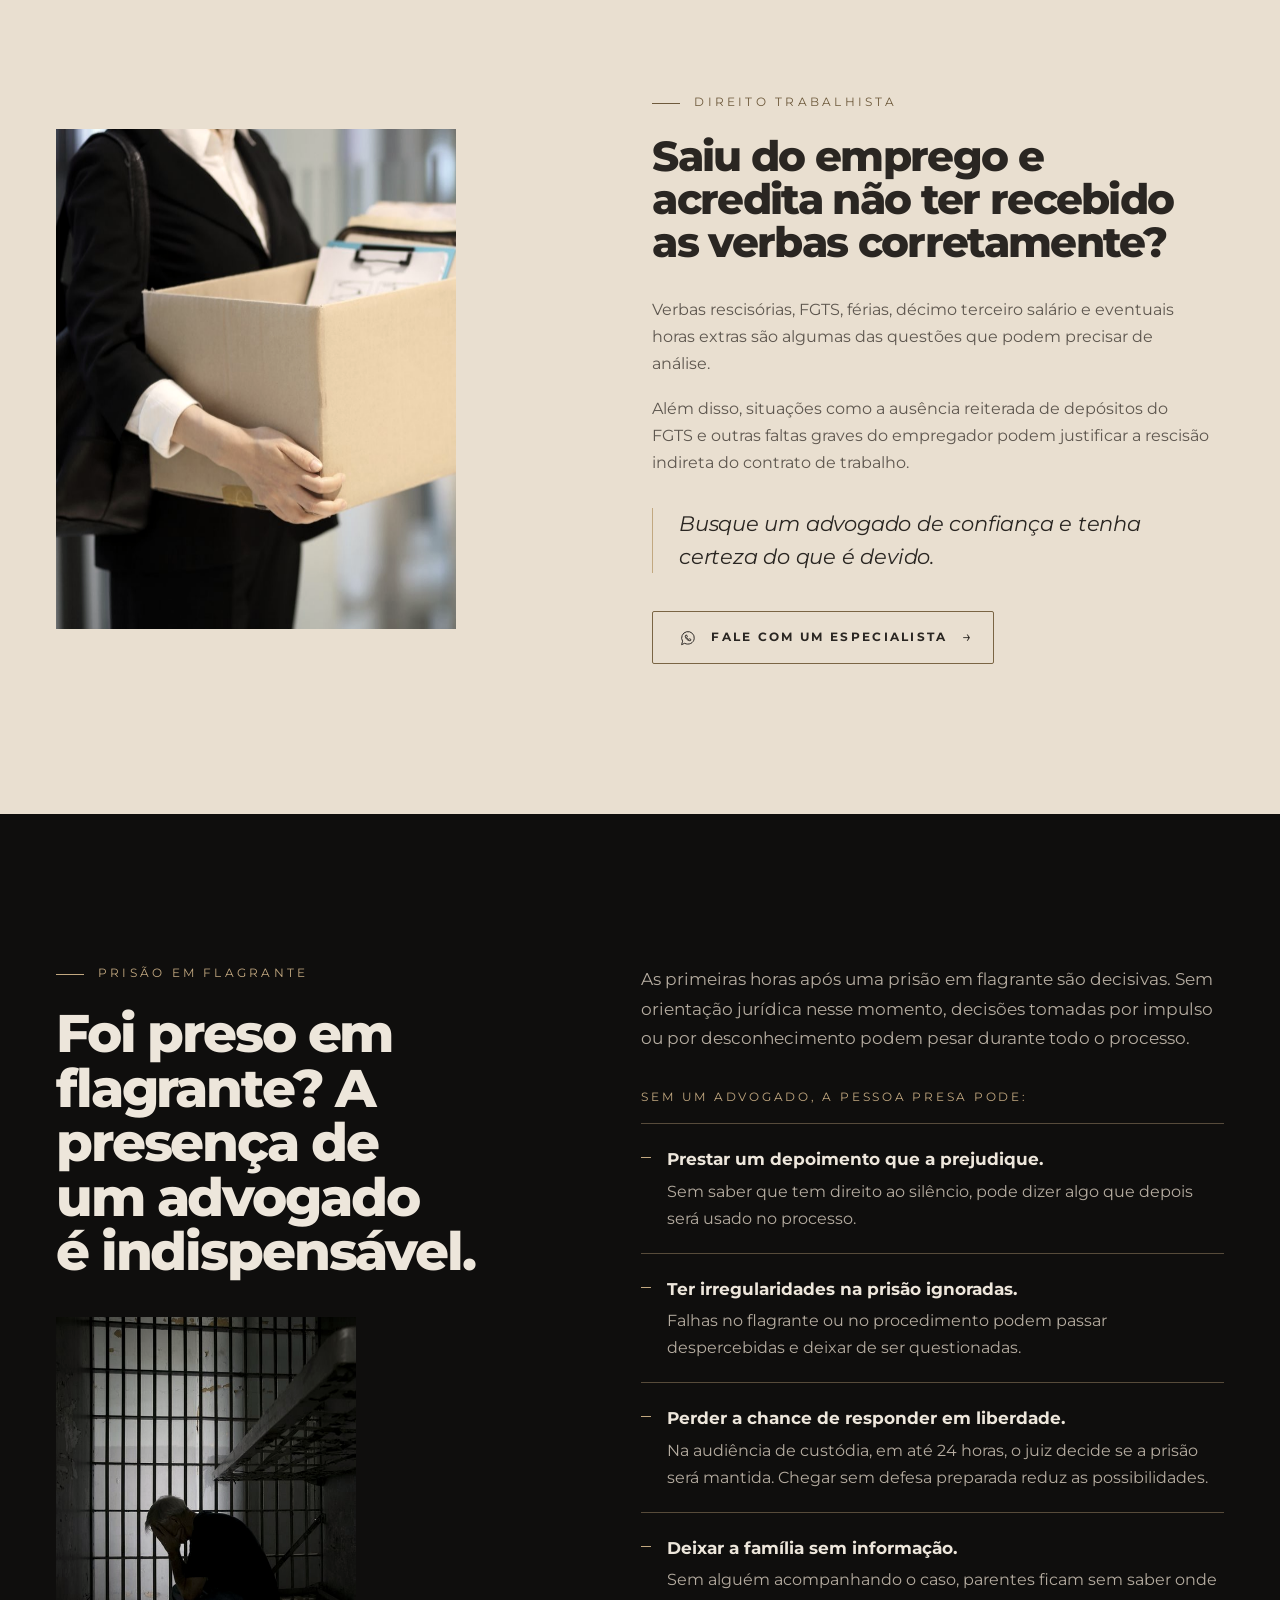
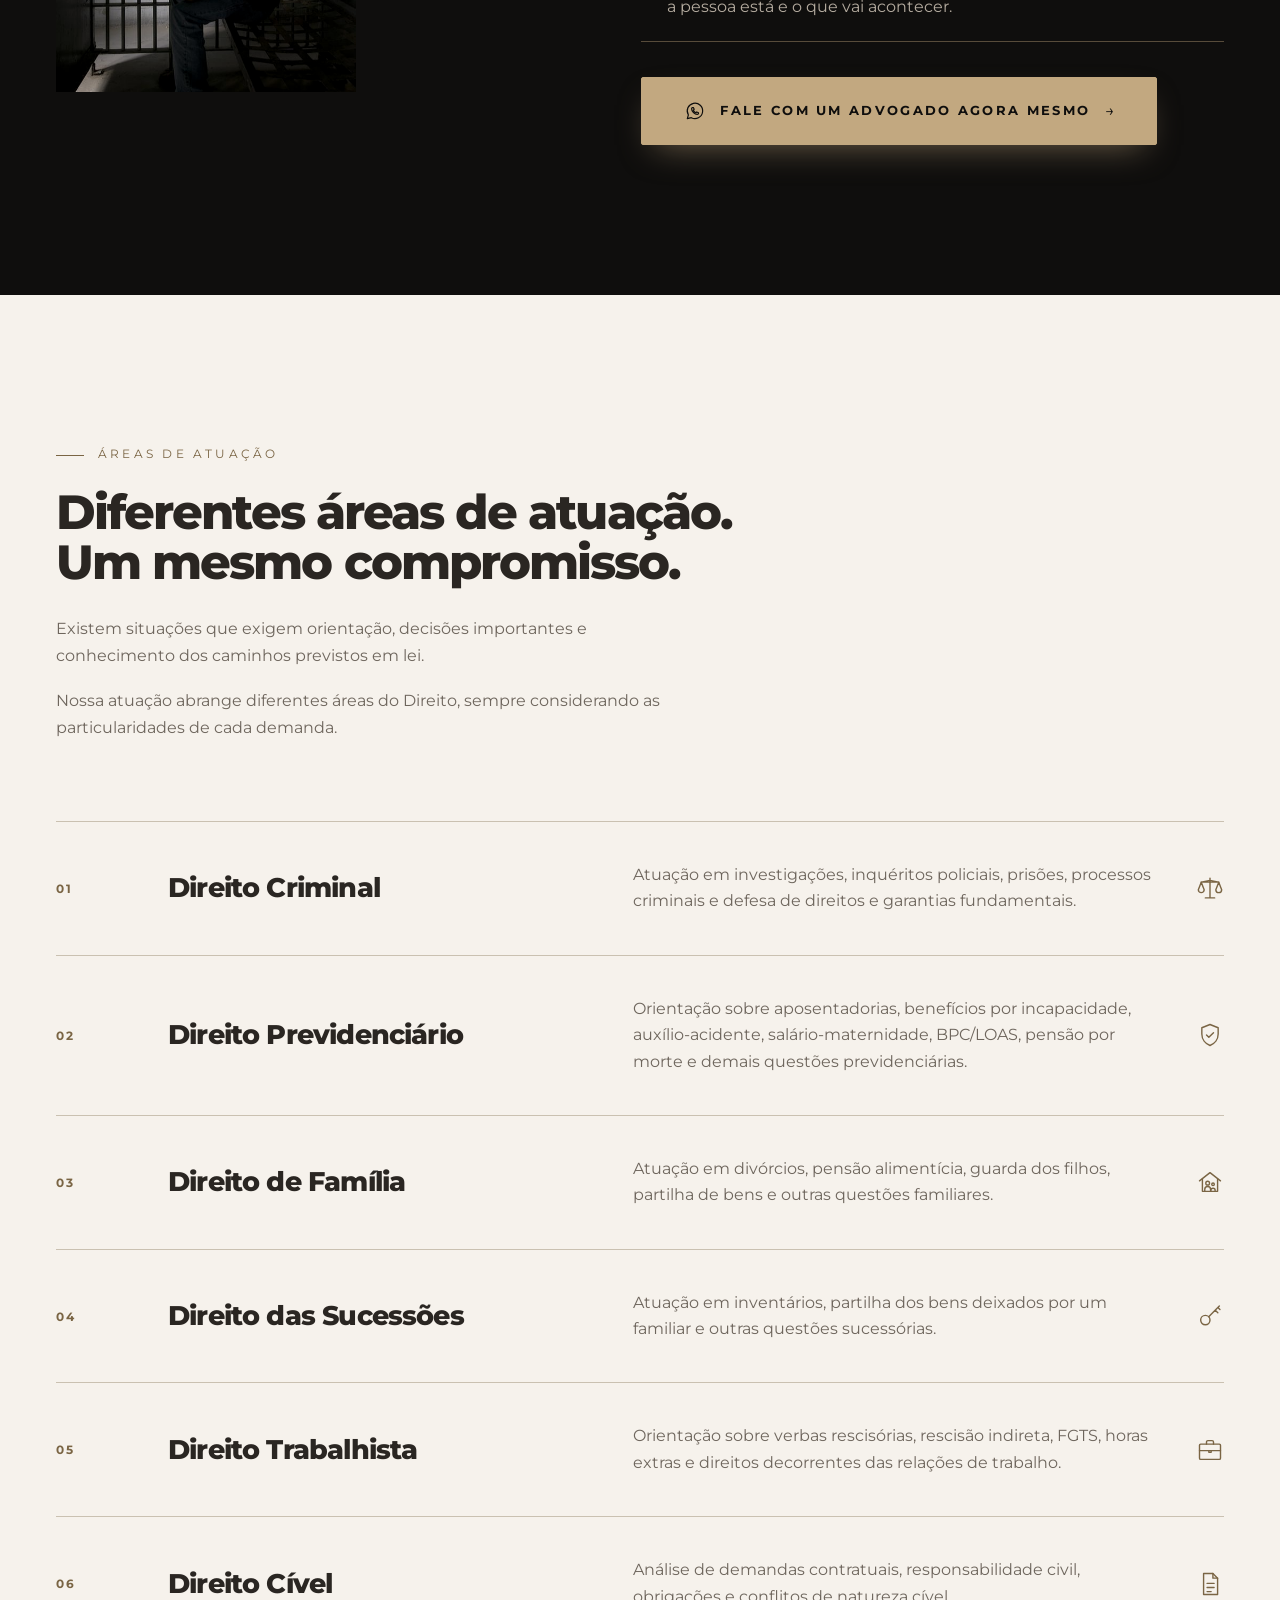
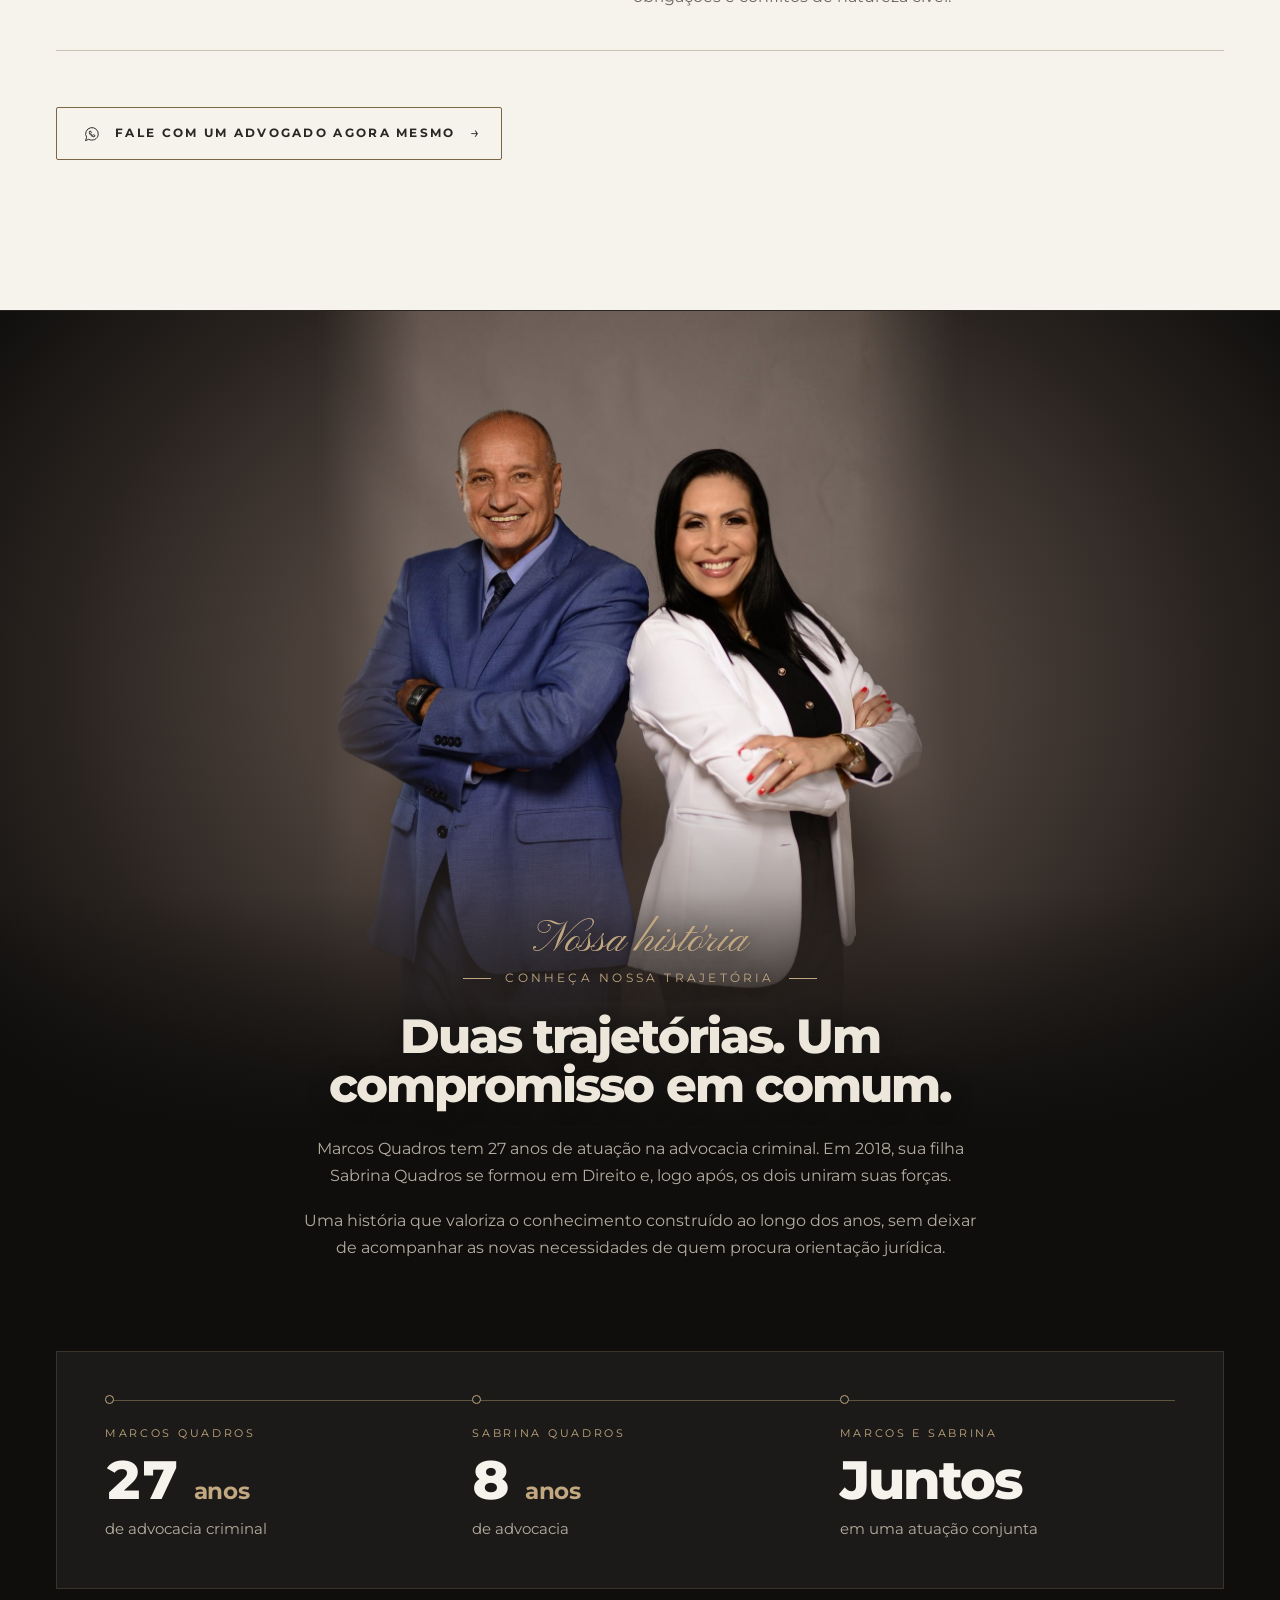
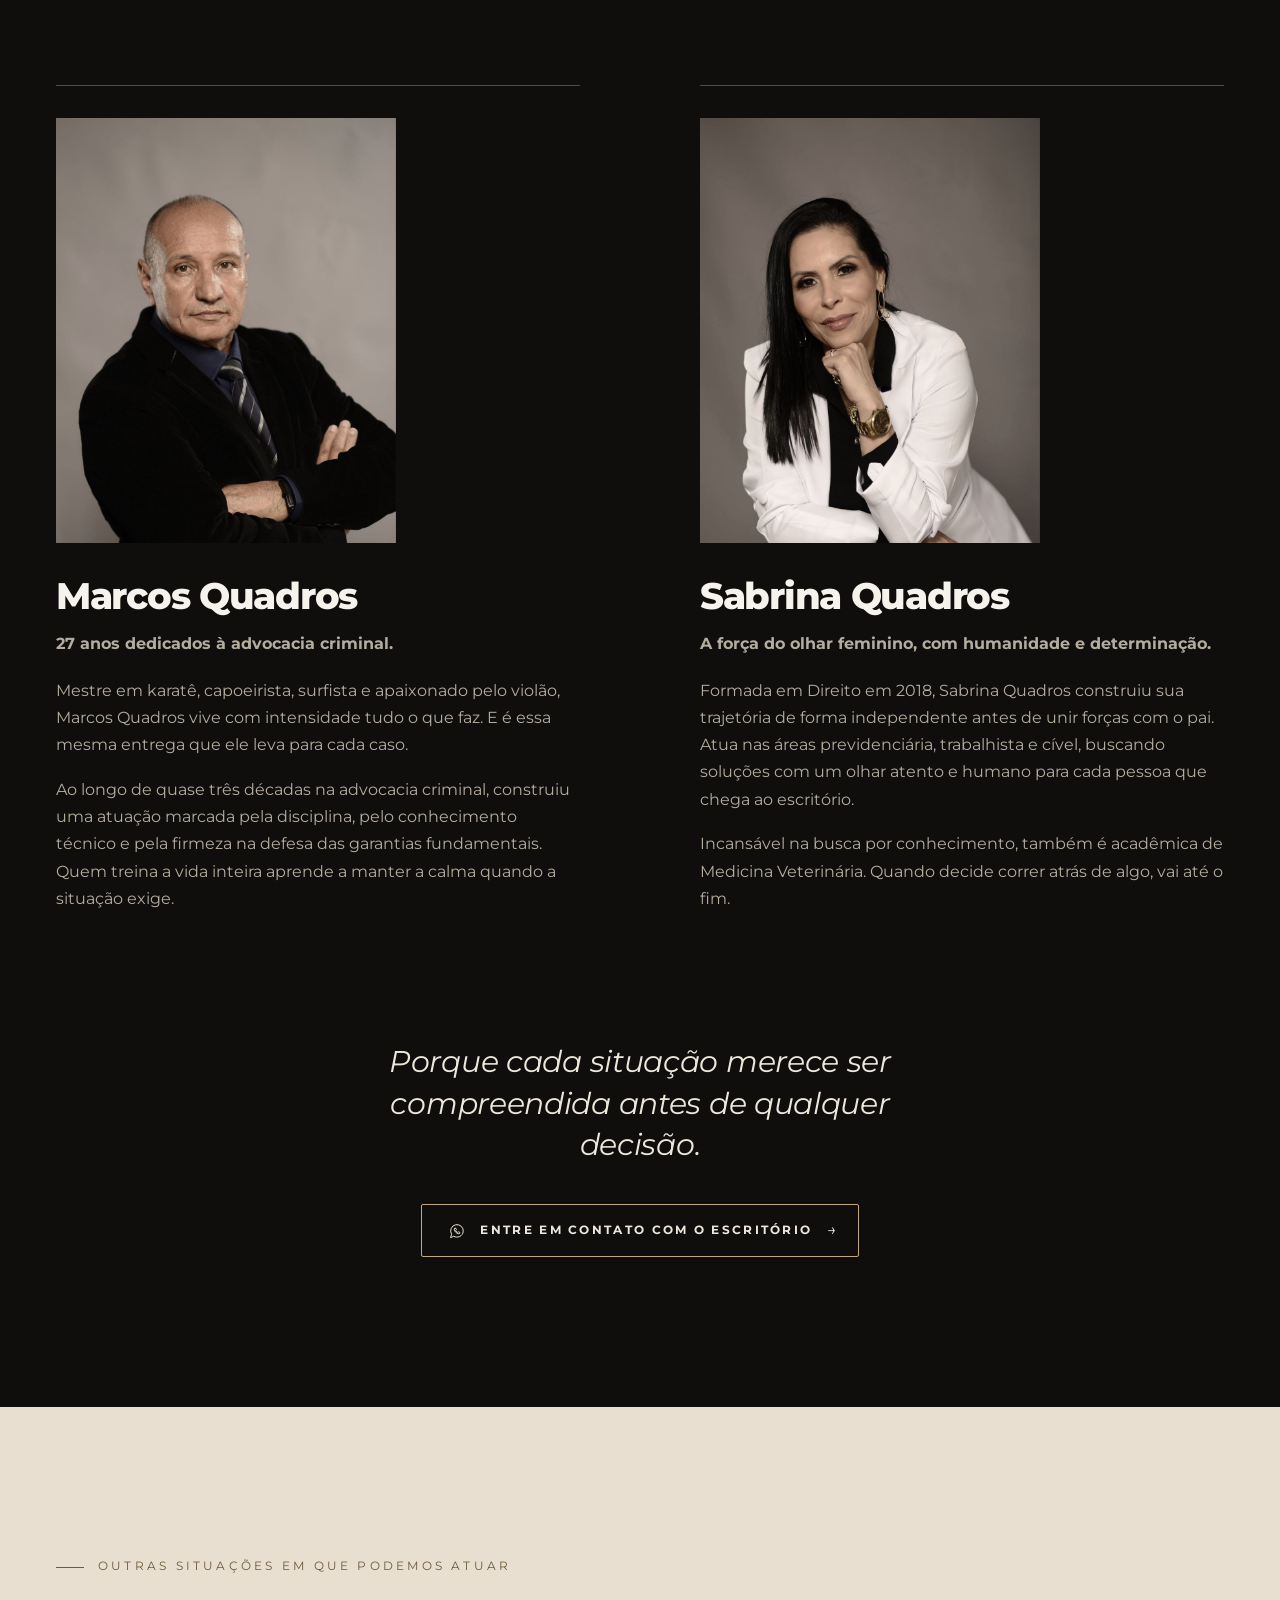
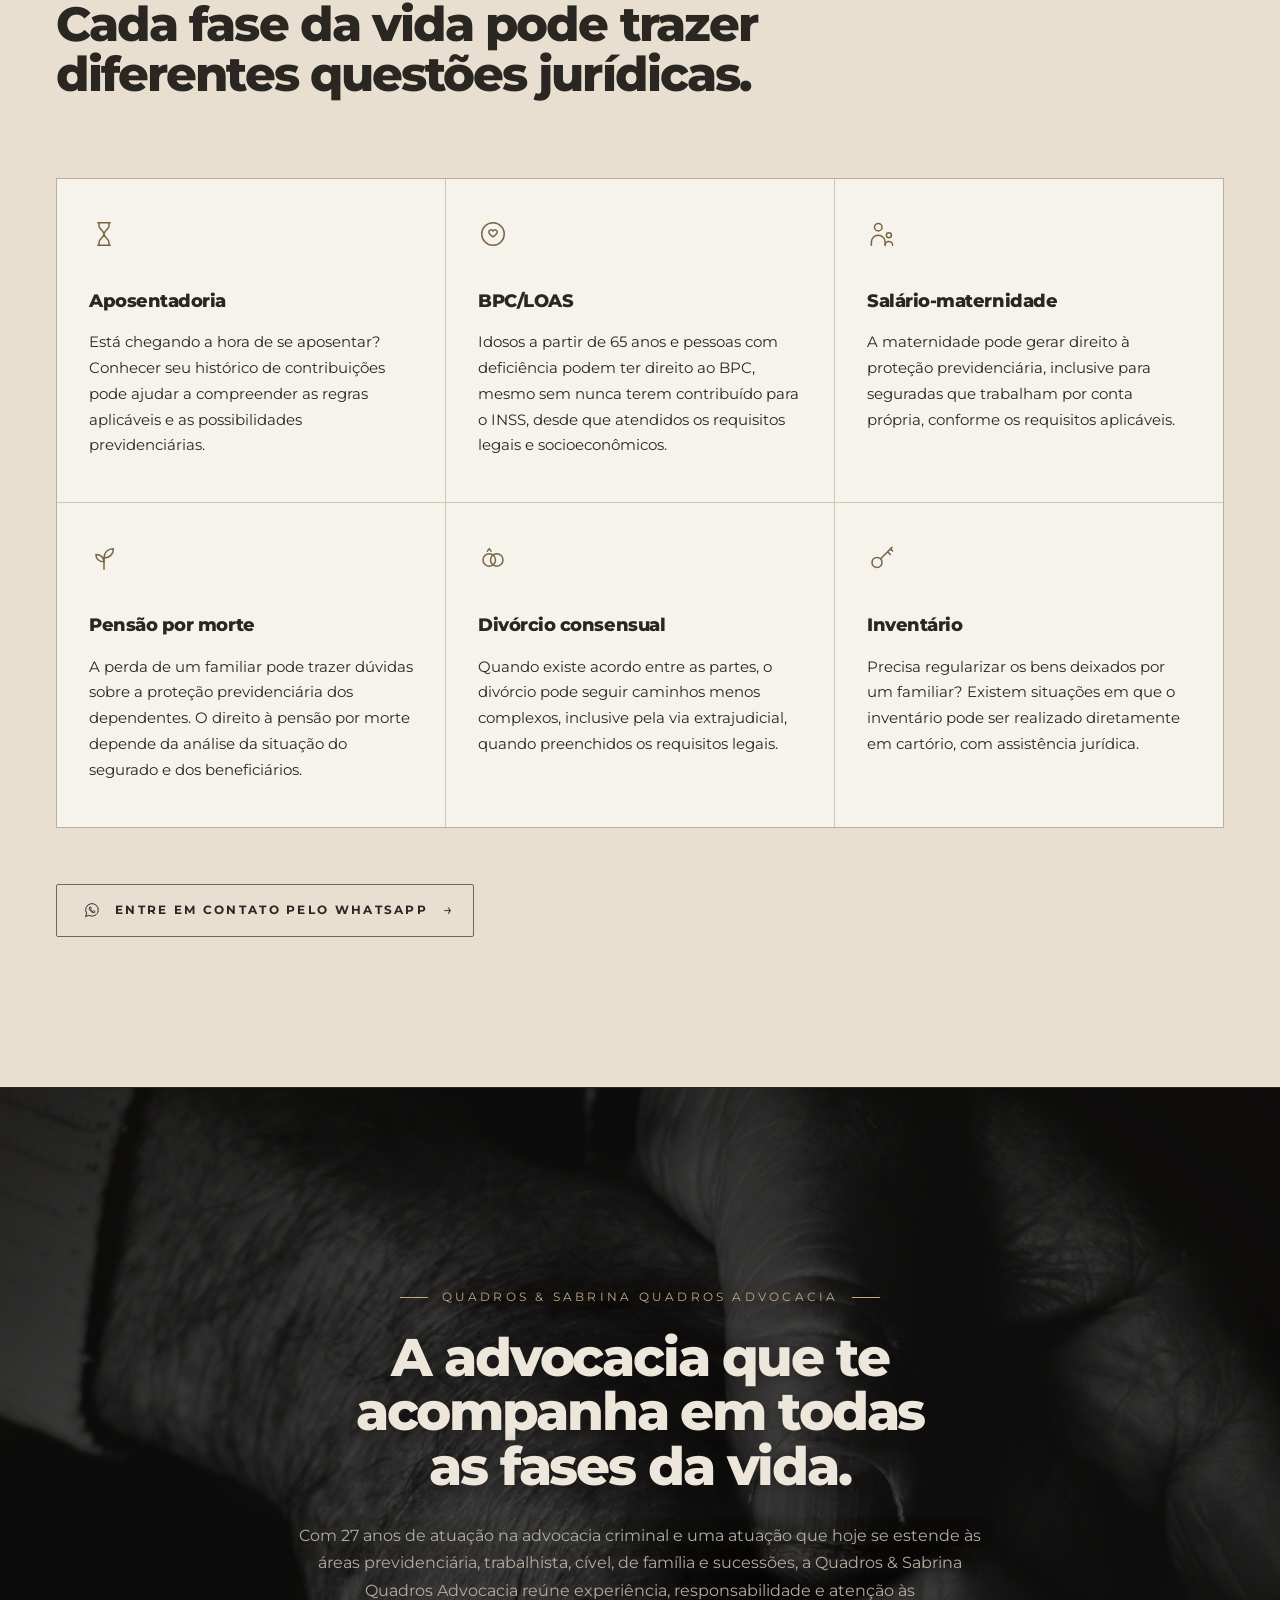
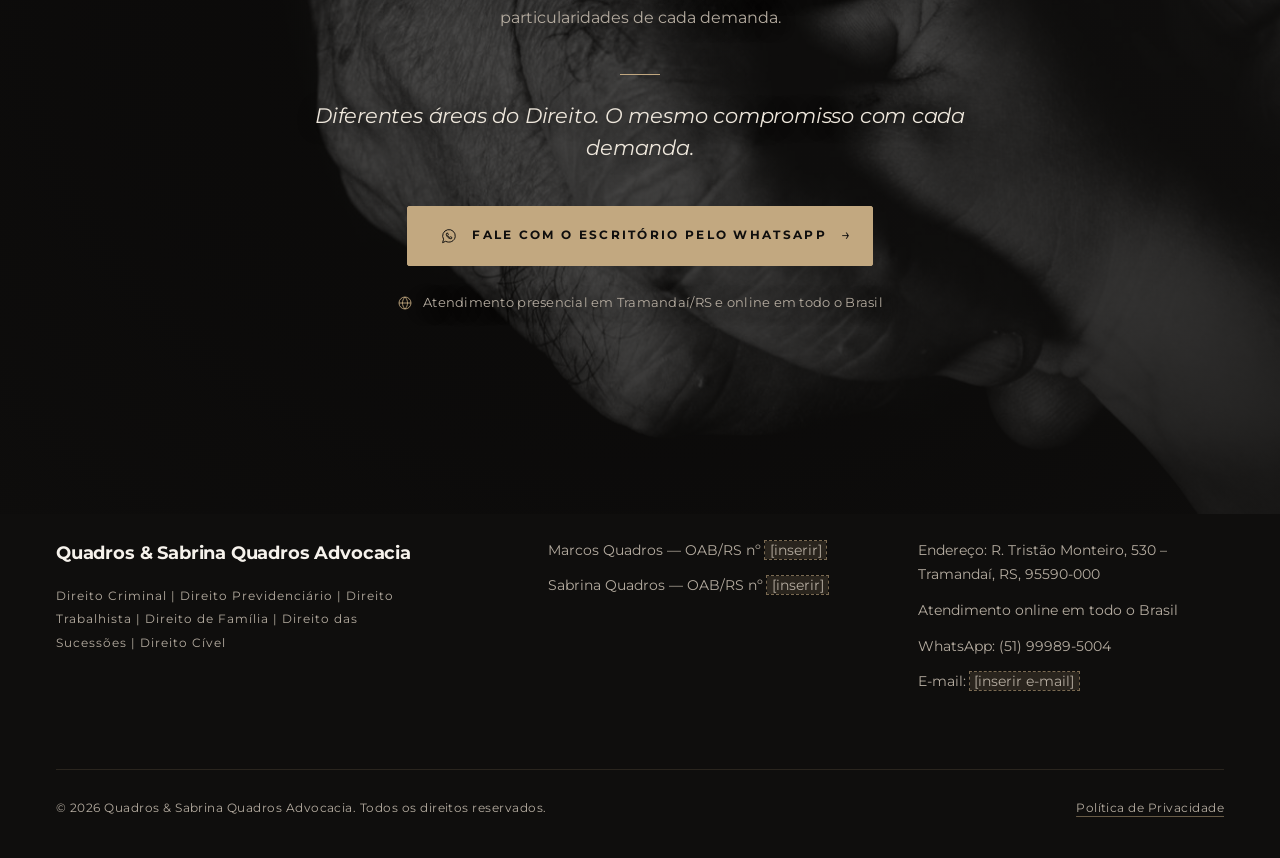
==== commit c00bcbbb: "Flagrante: remove frase final e destaca o botão do WhatsApp Co-Authored-By: Claude Opus 5.5 <noreply" ====
--- a/index.html
+++ b/index.html
@@ -357,8 +357,7 @@
         <li class="reveal" style="--i:2"><strong>Perder a chance de responder em liberdade.</strong> Na audiência de custódia, em até 24 horas, o juiz decide se a prisão será mantida. Chegar sem defesa preparada reduz as possibilidades.</li>
         <li class="reveal" style="--i:3"><strong>Deixar a família sem informação.</strong> Sem alguém acompanhando o caso, parentes ficam sem saber onde a pessoa está e o que vai acontecer.</li>
       </ul>
-      <p class="highlight reveal">O advogado acompanha cada etapa e atua para que nenhum direito seja desrespeitado.</p>
-      <a class="btn btn--solid reveal" data-wa="Olá, preciso de orientação urgente sobre uma prisão em flagrante." href="https://wa.me/5551999895004" target="_blank" rel="noopener">
+      <a class="btn btn--solid btn--lg btn--wa-destaque reveal" data-wa="Olá, preciso de orientação urgente sobre uma prisão em flagrante." href="https://wa.me/5551999895004" target="_blank" rel="noopener">
         <svg class="icon" viewBox="0 0 24 24" aria-hidden="true"><use href="#i-whatsapp"/></svg>
         <span>Fale com um advogado agora mesmo</span>
       </a>
--- a/css/tema-moderno.css
+++ b/css/tema-moderno.css
@@ -552,3 +552,7 @@
 .negado__chips li { font-size: .72rem; font-weight: 700; letter-spacing: .14em; text-transform: uppercase; color: var(--bege-escuro); border: 1px solid rgba(122,101,68,.35); padding: 8px 12px; }
 .section .maternidade__nota { font-size: .8rem; color: var(--texto-sec); margin: 1rem 0 1.8rem; }
 #salario-maternidade .negado__lawyer strong { display: inline; }
+/* Flagrante: botão de WhatsApp em destaque */
+.btn--wa-destaque { width: 100%; margin-top: 2.2rem; min-height: 68px; font-size: .8rem; letter-spacing: .18em; box-shadow: 0 14px 34px -14px rgba(194,168,128,.55); }
+.btn--wa-destaque .icon { width: 22px; height: 22px; }
+@media (min-width: 1024px) { .btn--wa-destaque { width: auto; padding-inline: 2.6rem; } }
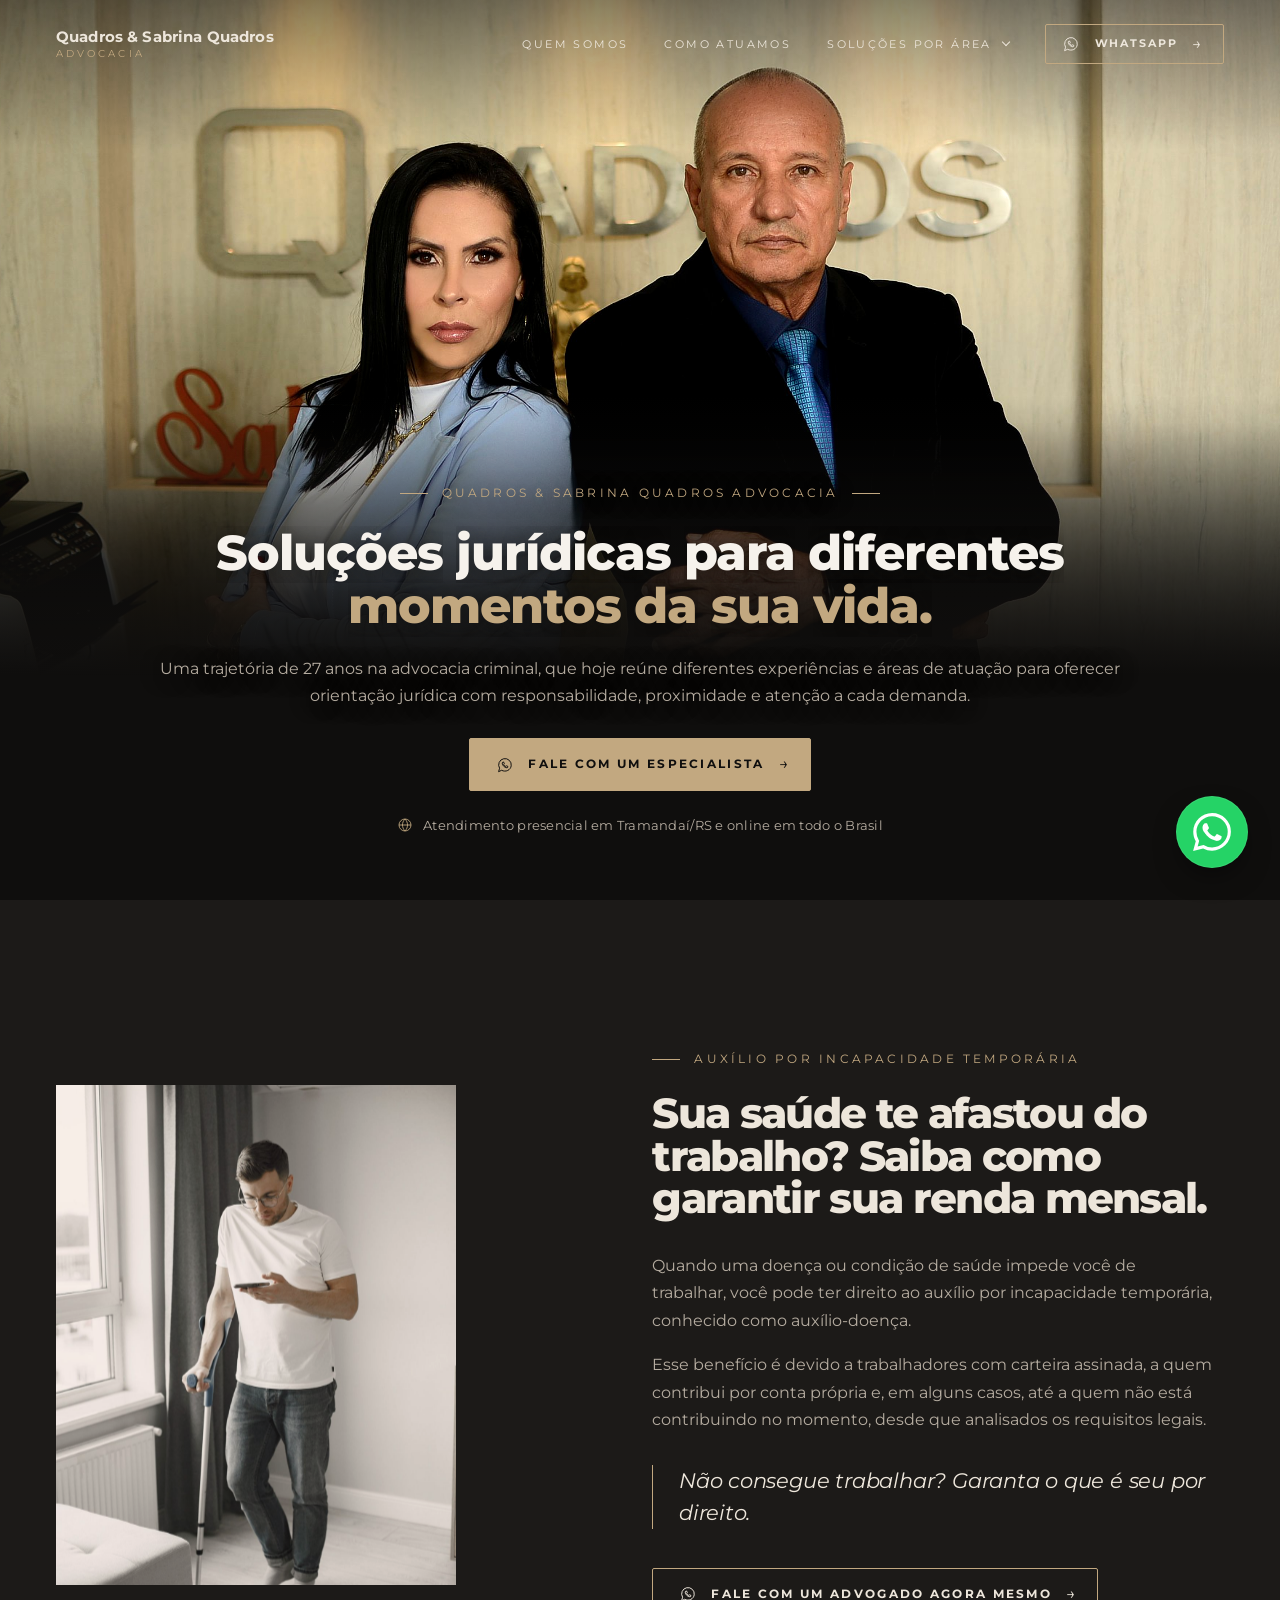
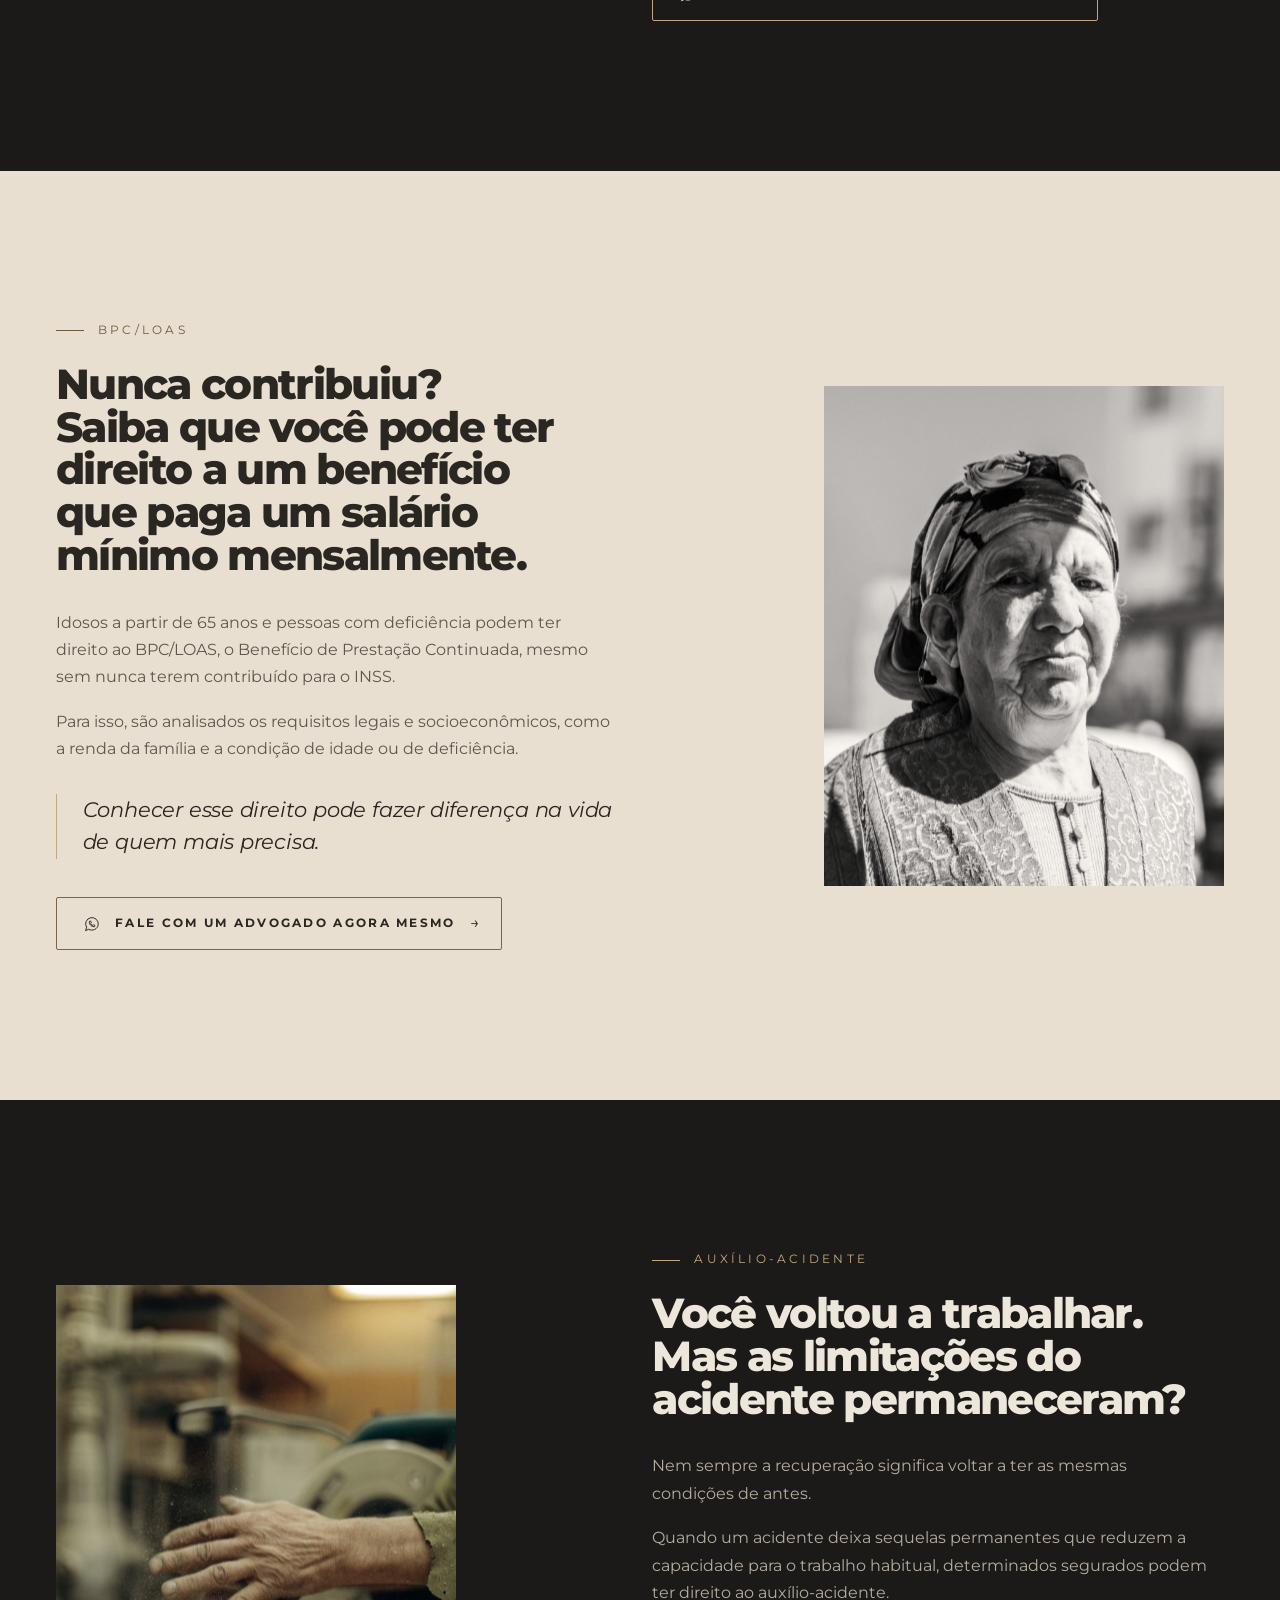
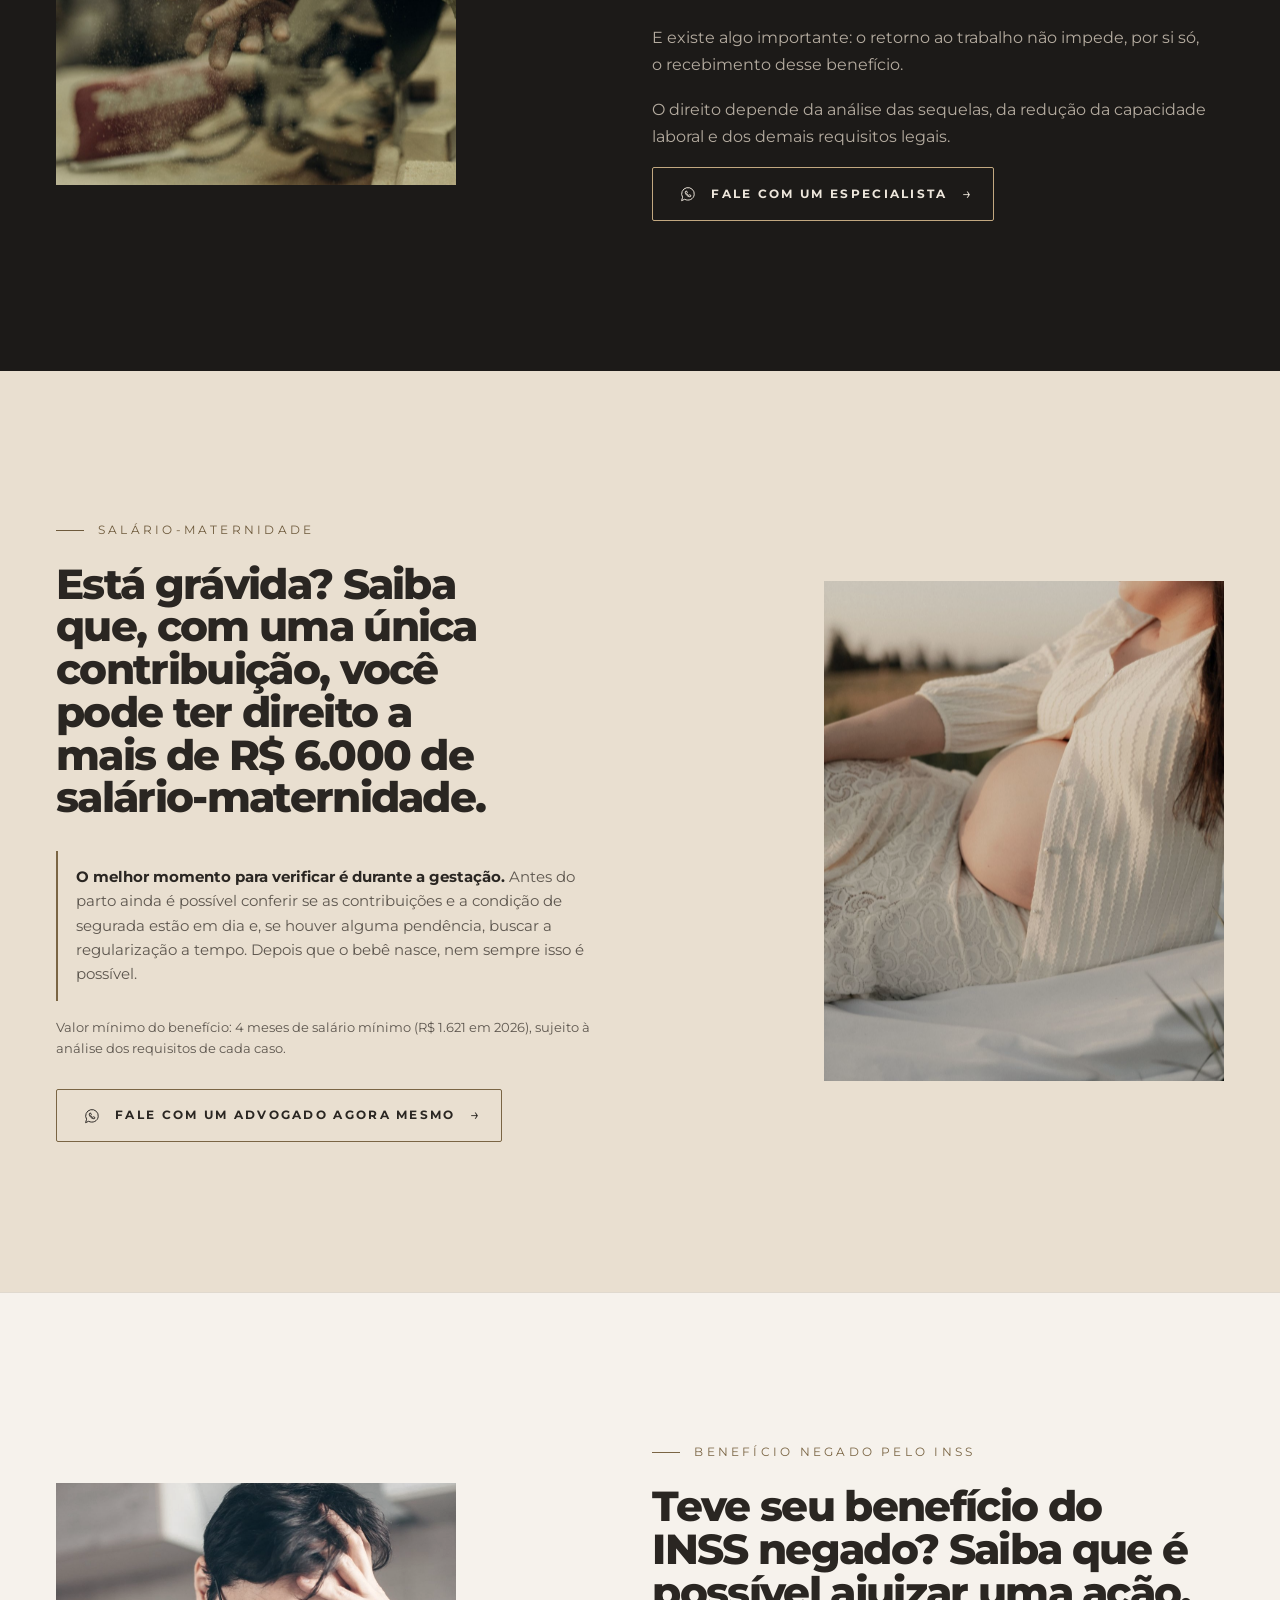
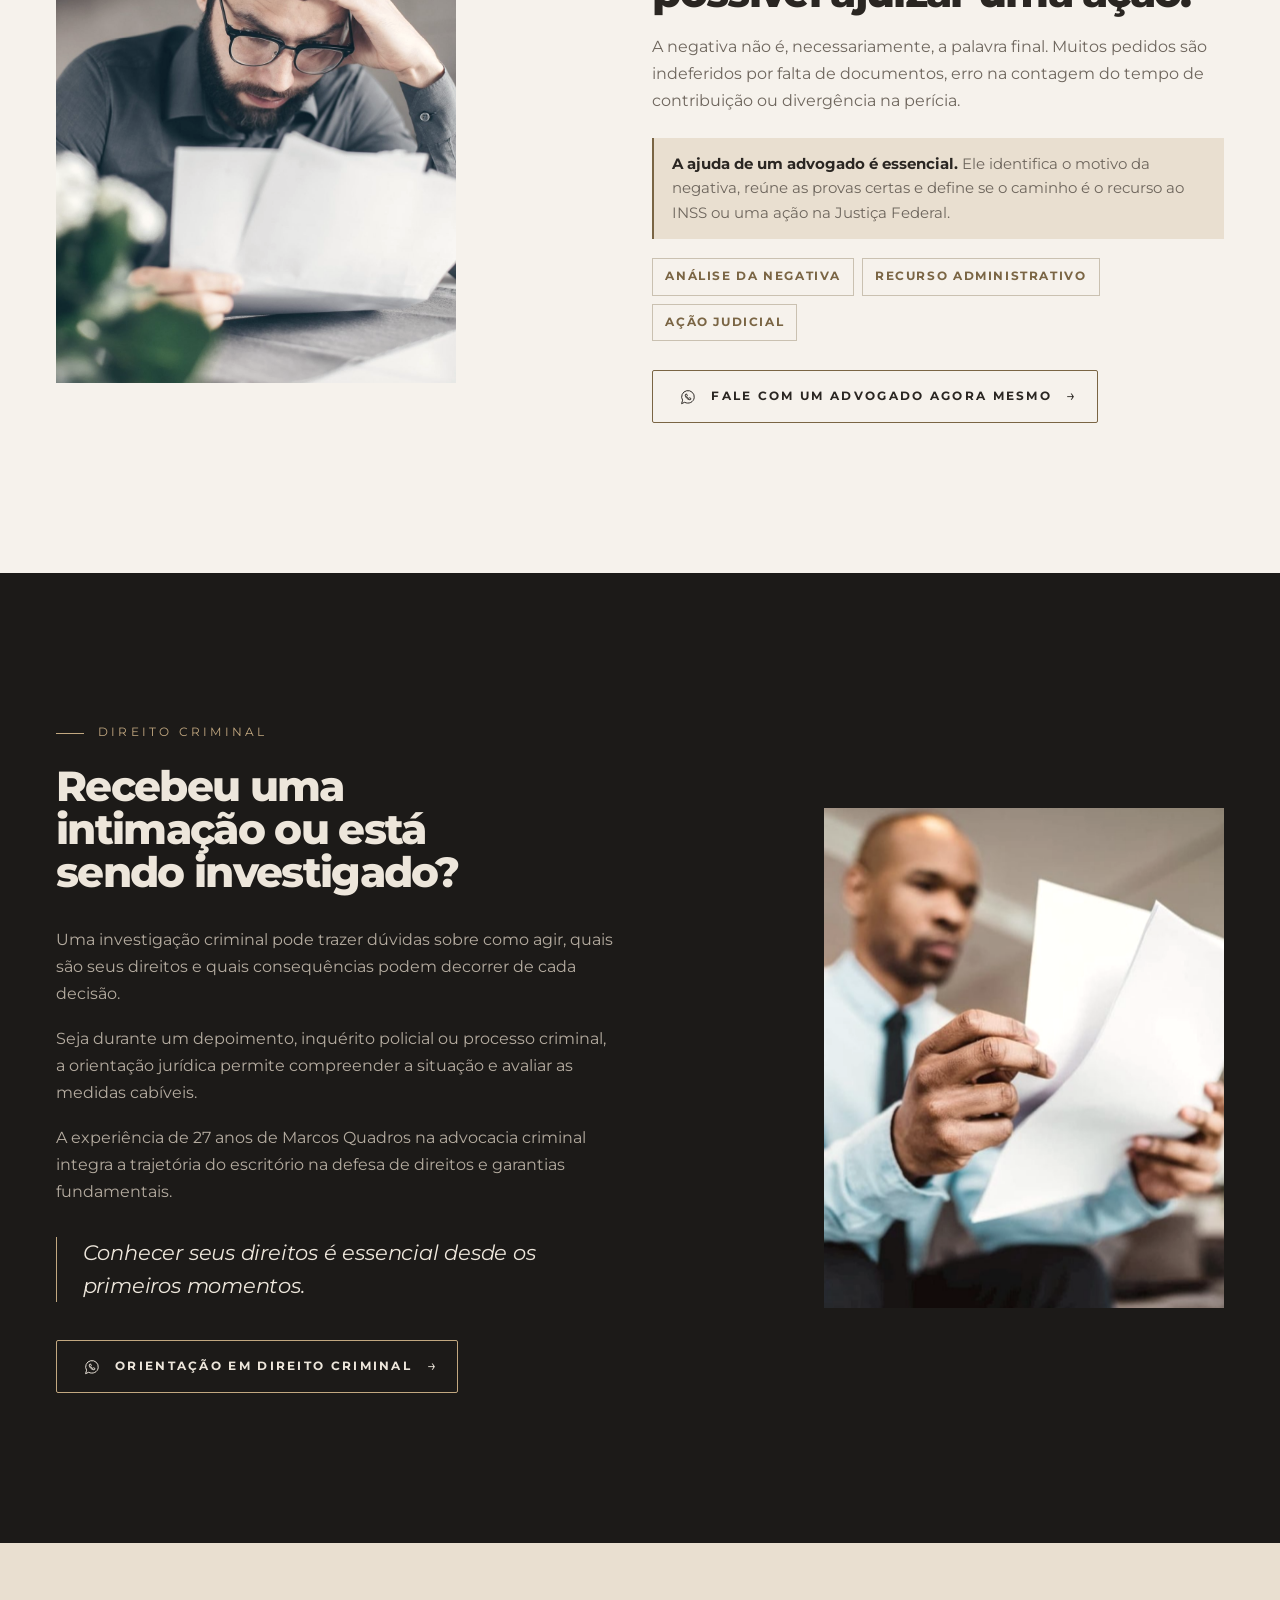
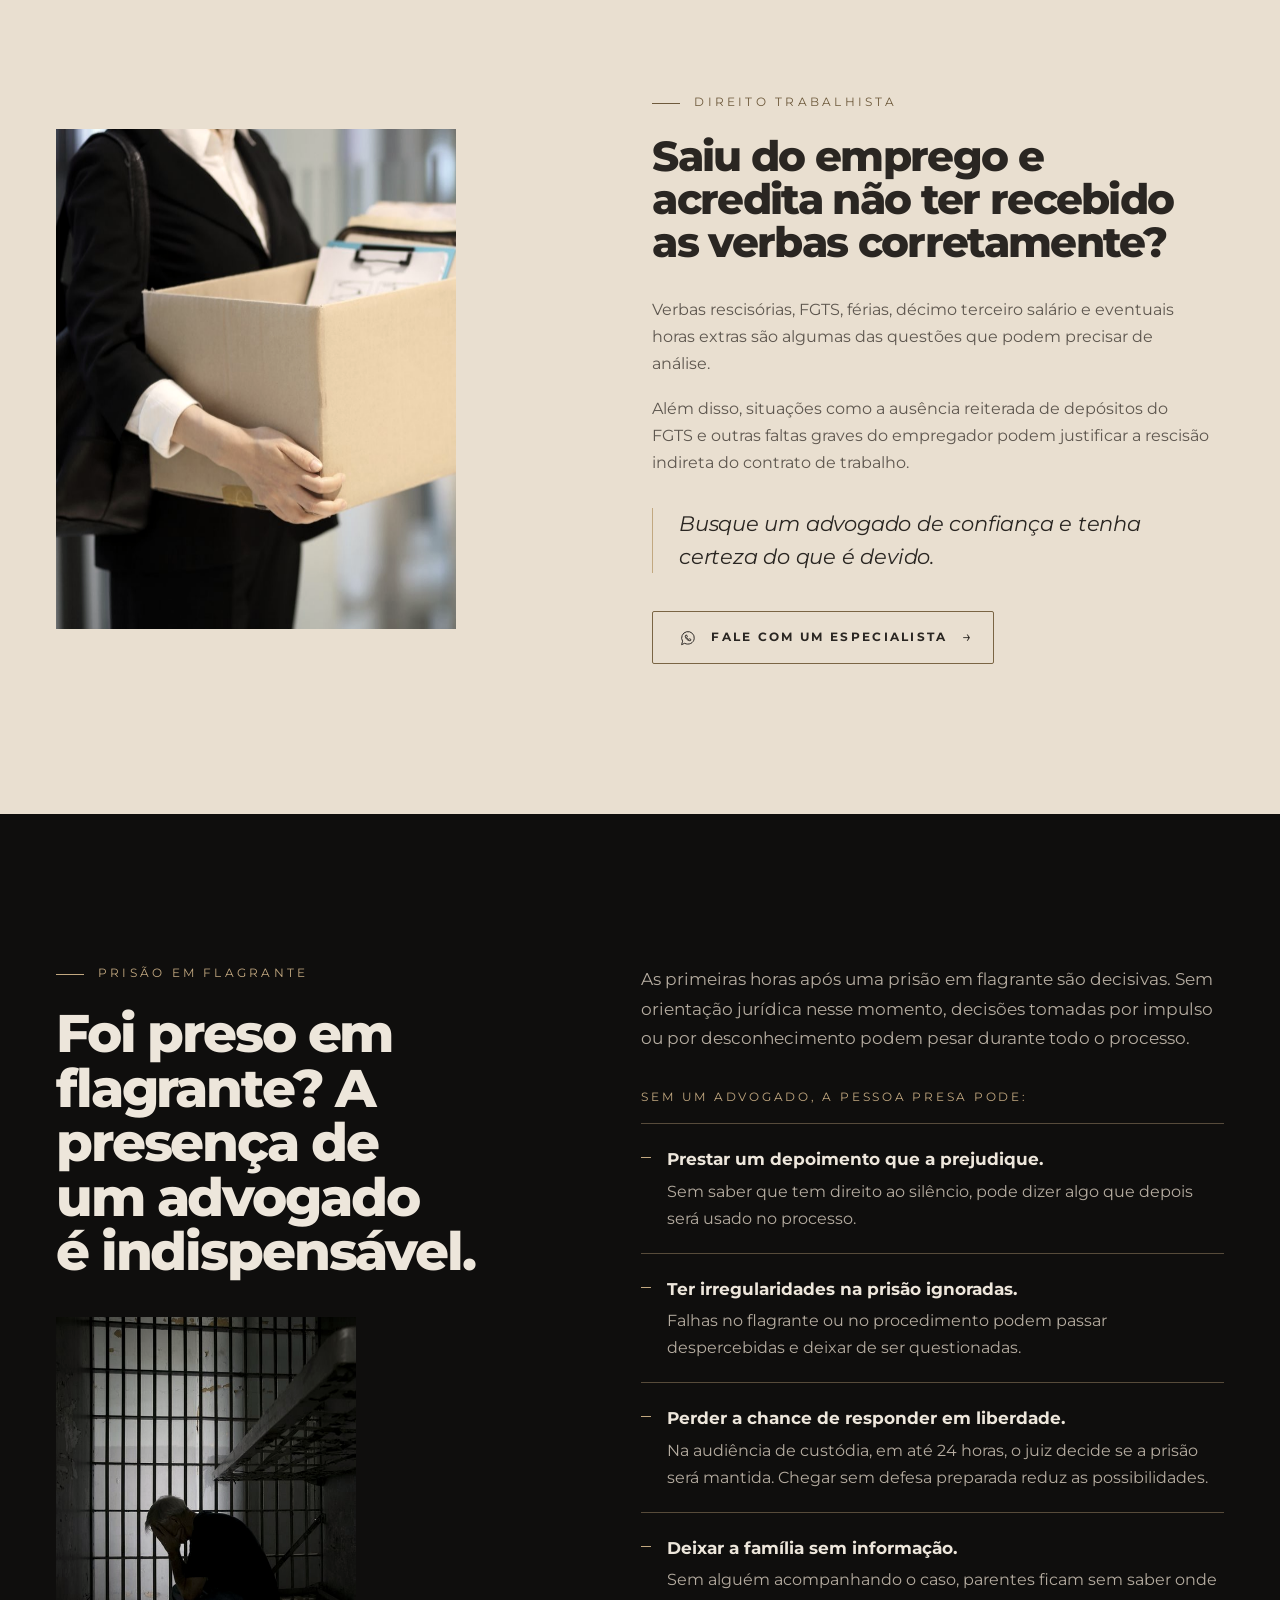
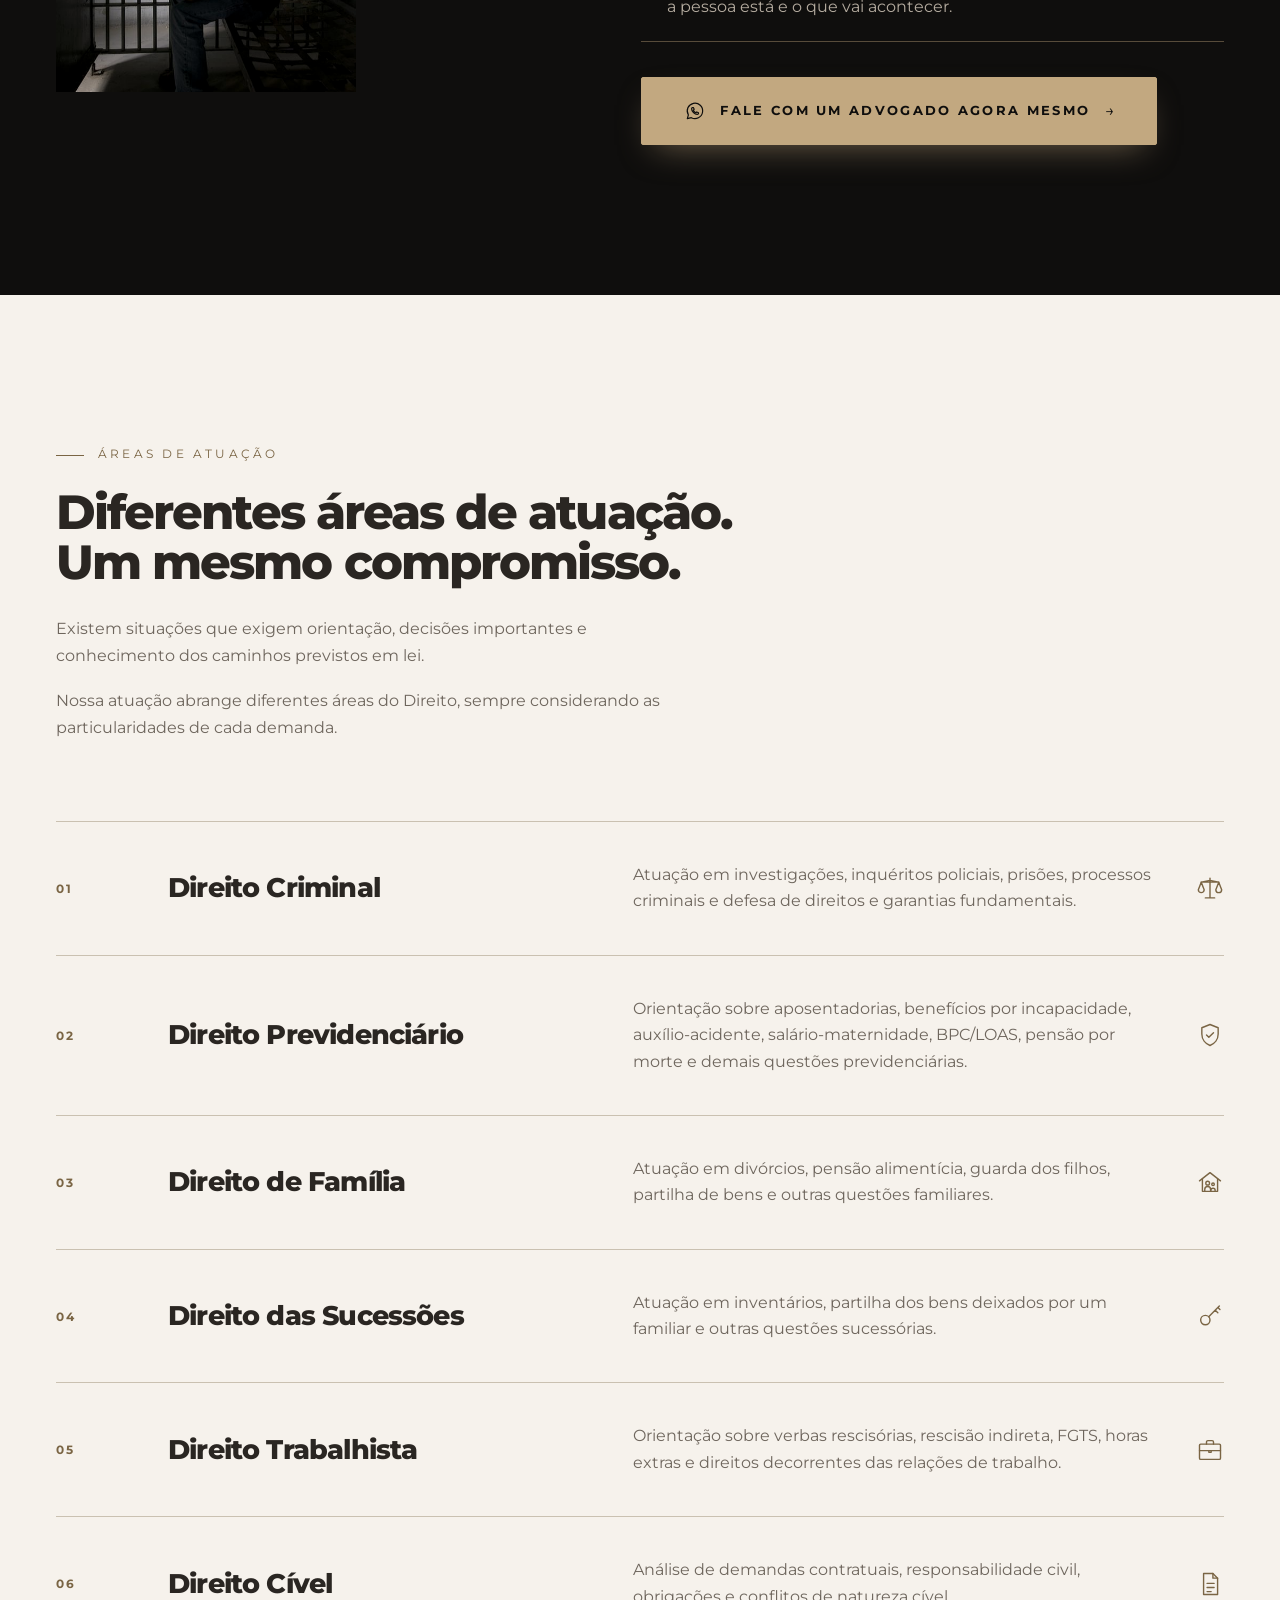
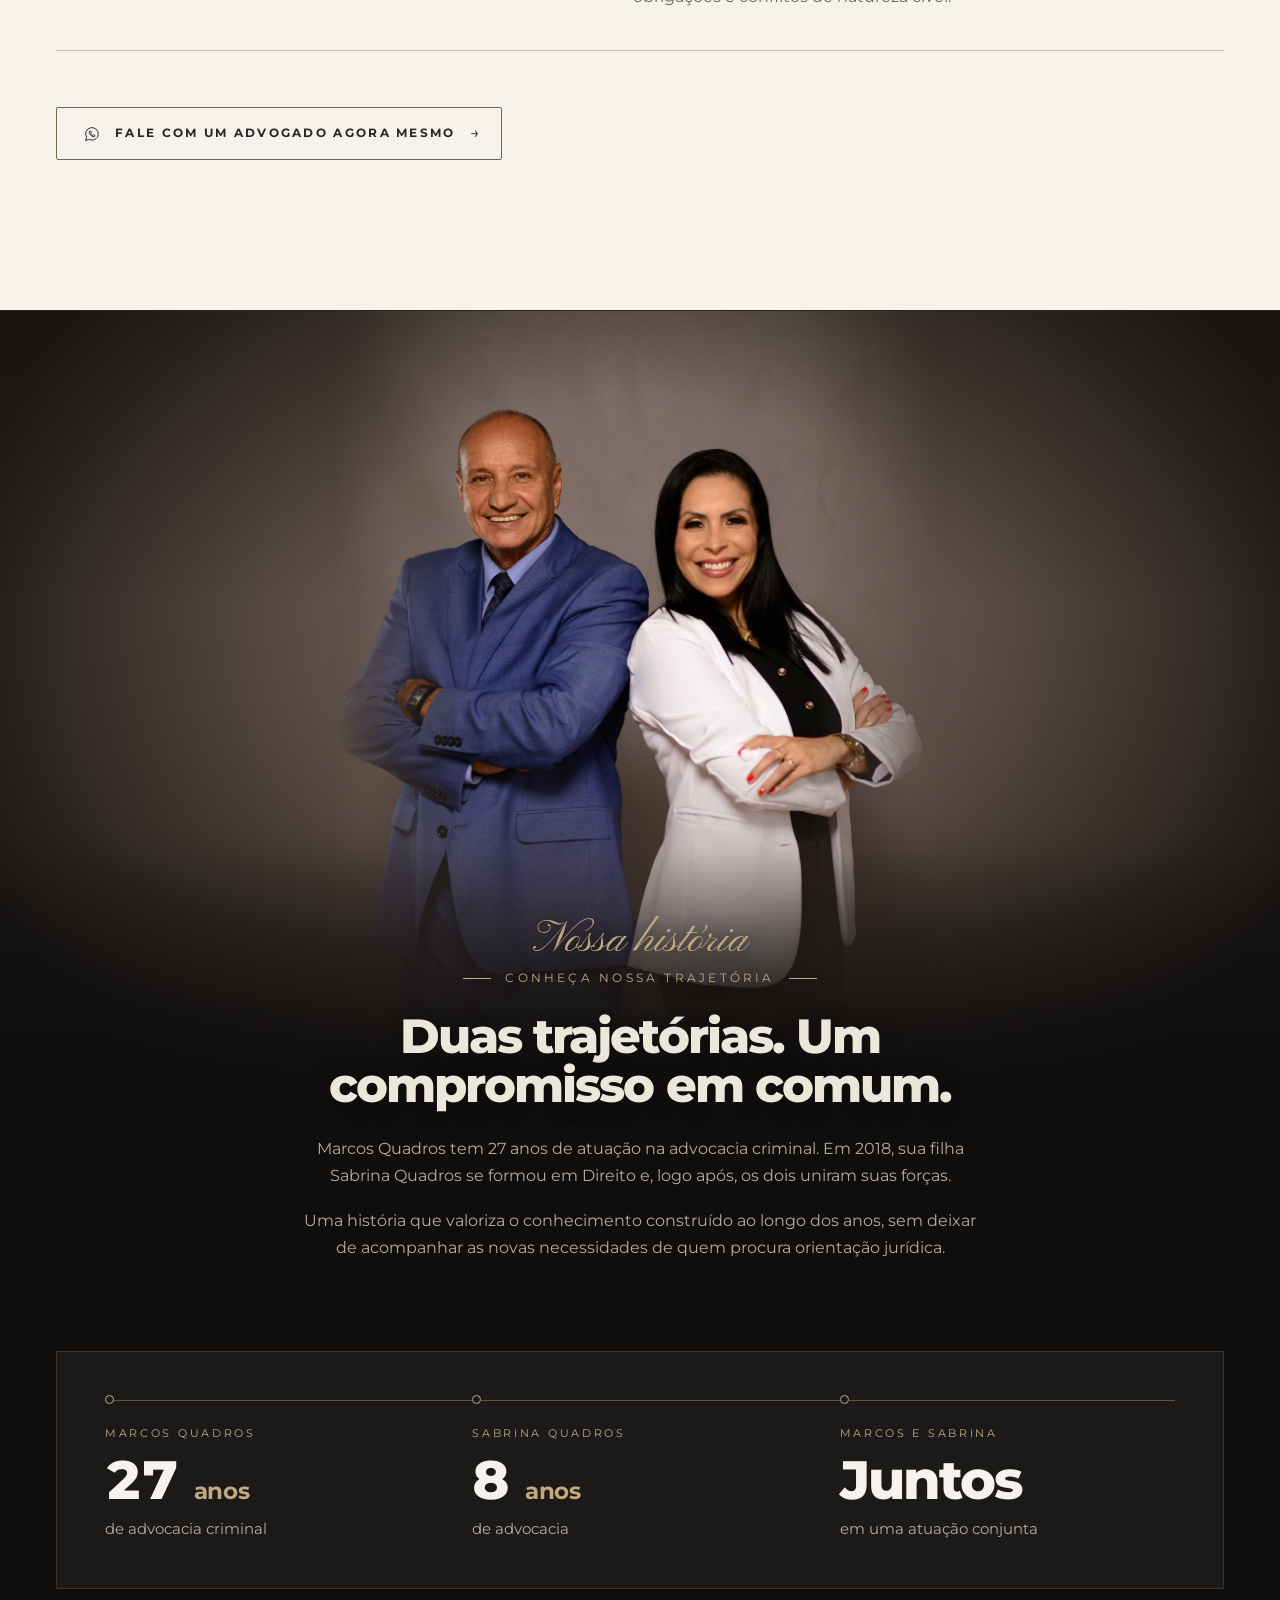
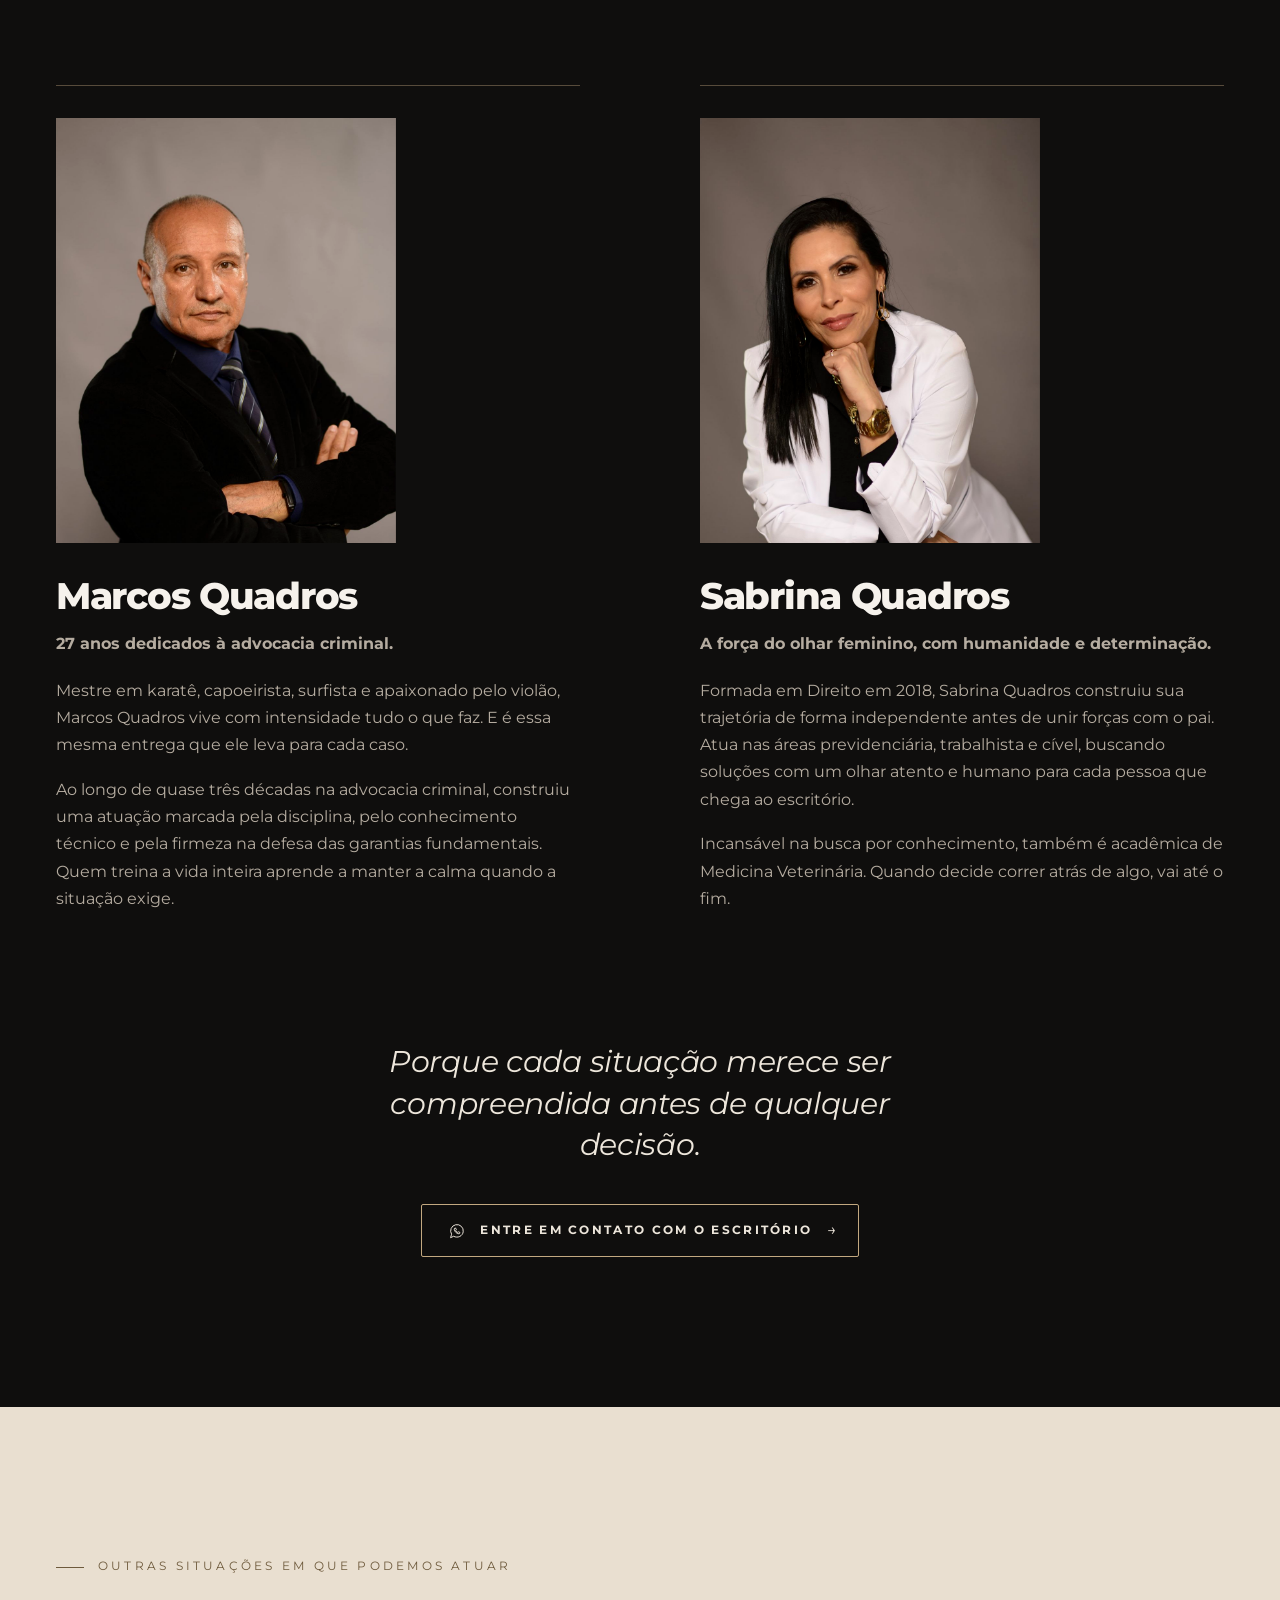
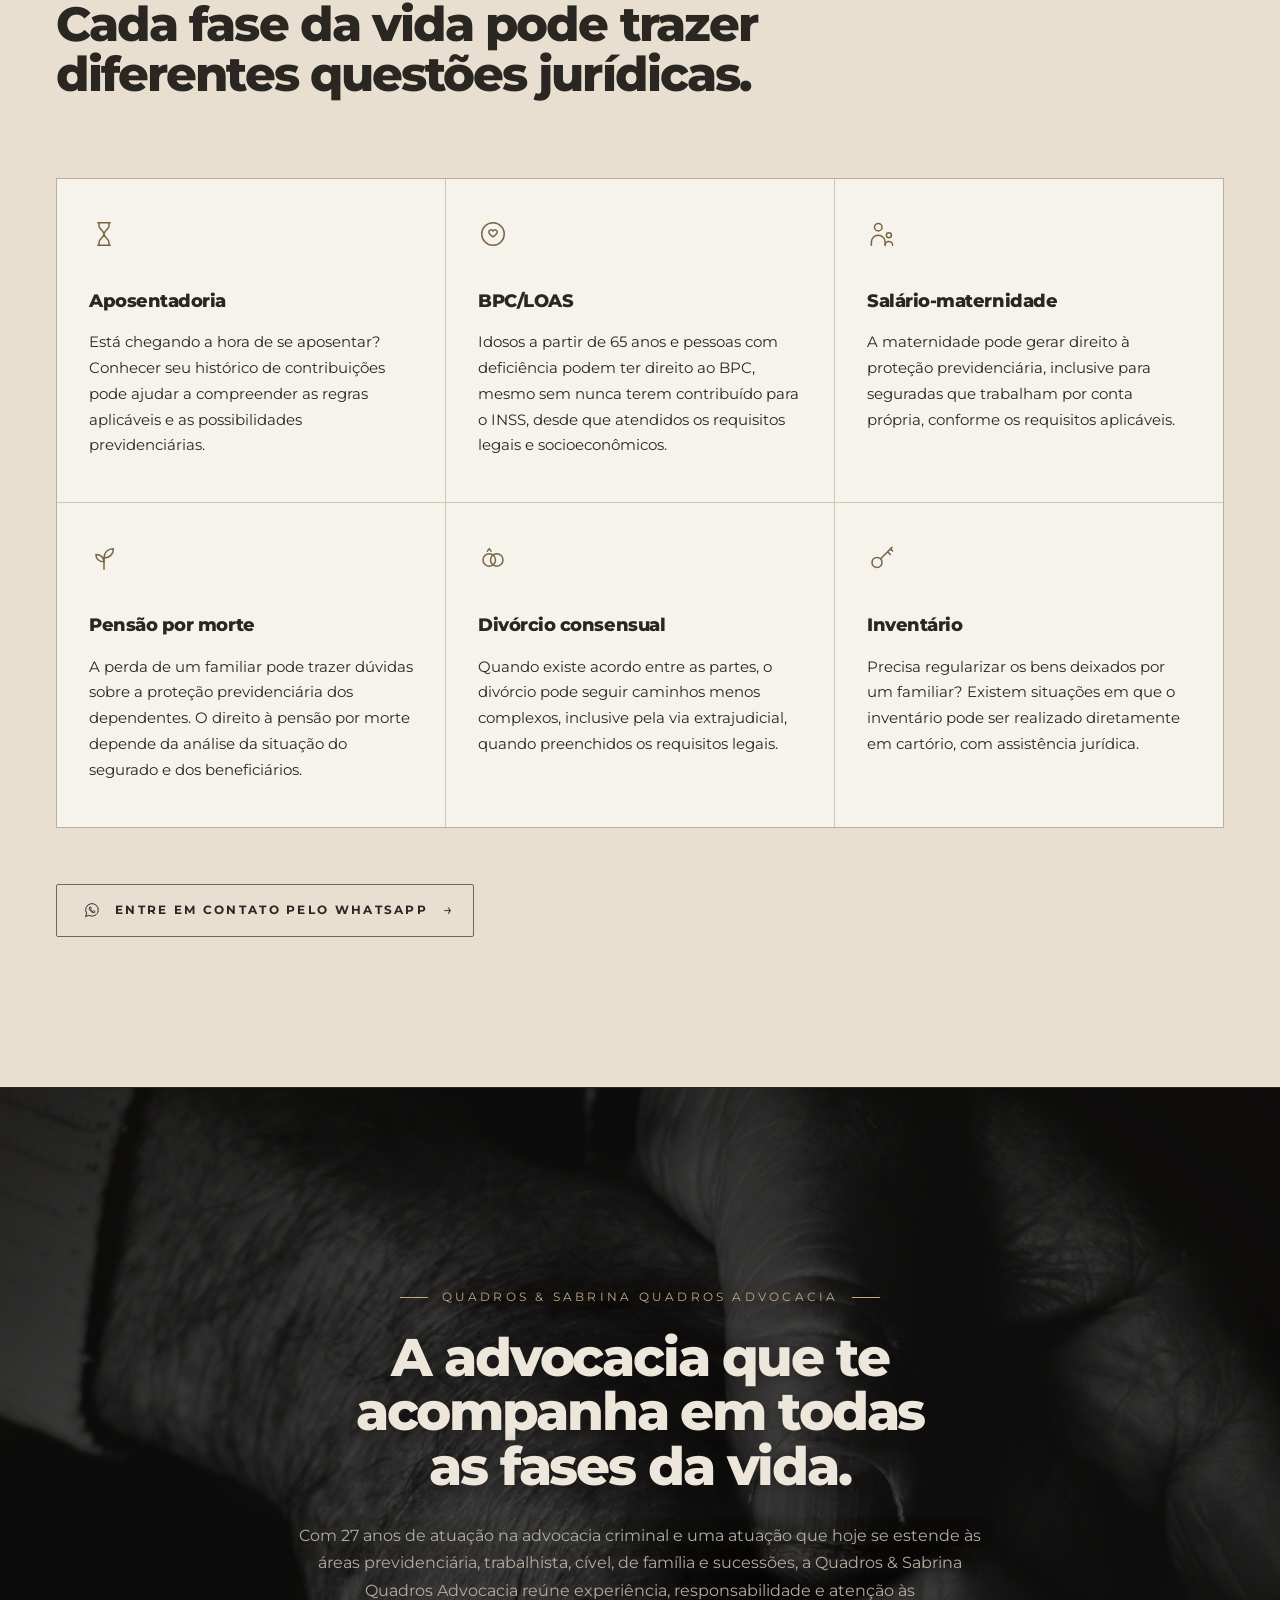
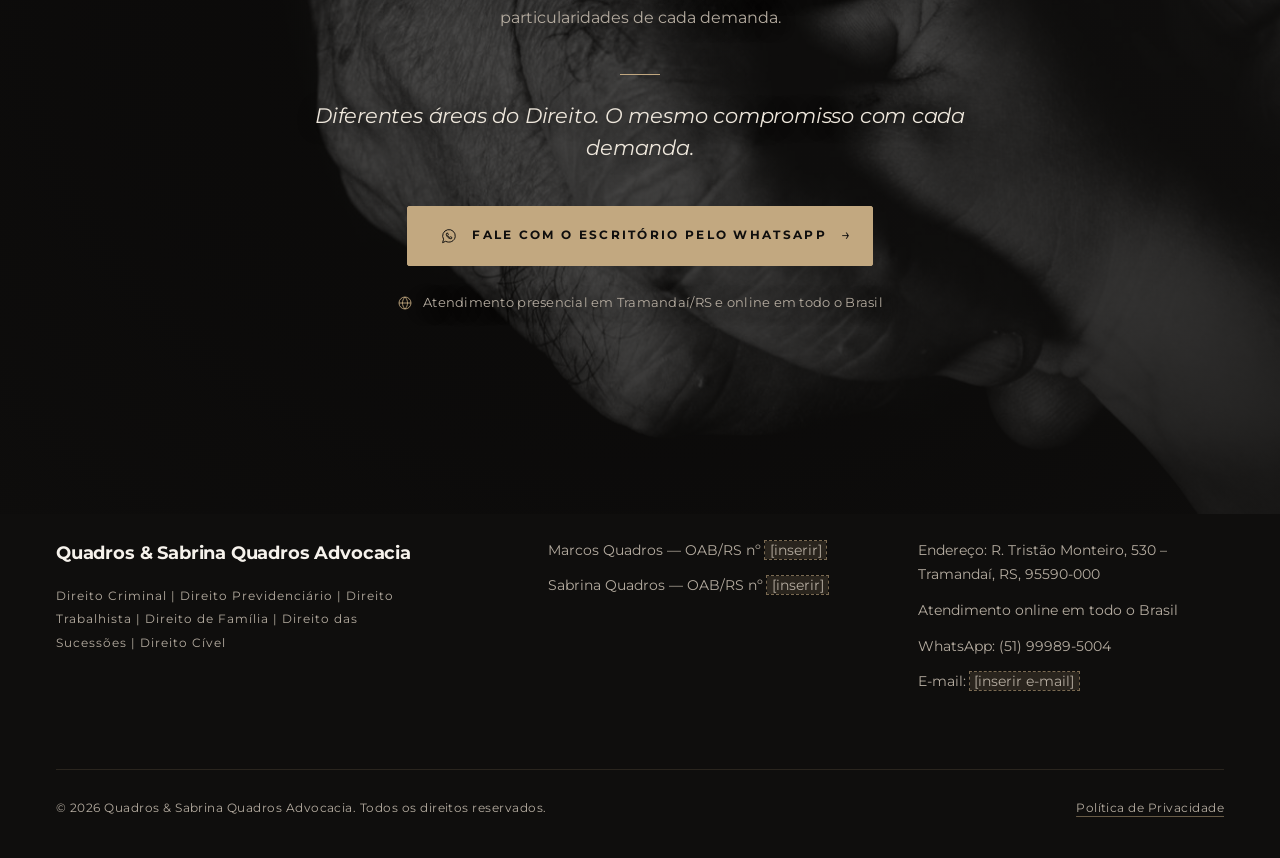
==== commit e0b486a0: "BPC/LOAS: nova foto Co-Authored-By: Claude Opus 5.5 <noreply@anthropic.com> Claude-Session: https://" ====
--- a/index.html
+++ b/index.html
@@ -177,7 +177,7 @@
       <figure class="frame frame--offset frame--offset-left">
         <div class="frame__img img-reveal parallax-wrap" style="aspect-ratio:4/5">
           <span class="ph-label">Foto: tema BPC/LOAS · 4:5</span>
-          <img src="images/bpc-loas.jpg" alt="Imagem ilustrativa sobre o Benefício de Prestação Continuada" width="1200" height="1500" loading="lazy" data-parallax onerror="this.remove()">
+          <img src="images/bpc-loas.jpg" alt="Retrato de uma senhora idosa de lenço na cabeça" width="1100" height="1955" loading="lazy" data-parallax onerror="this.remove()">
         </div>
       </figure>
     </div>
--- a/css/tema-moderno.css
+++ b/css/tema-moderno.css
@@ -173,7 +173,7 @@
 @media (max-width: 1023px) { .flagrante__photo { margin-bottom: 2rem; } }
 @media (min-width: 1024px) { .flagrante__head { top: 100px; } }
 #salario-maternidade .frame__img img { object-position: 45% 35%; }
-#bpc-loas .frame__img img { object-position: 50% 30%; }
+#bpc-loas .frame__img img { object-position: 50% 32%; }
 #criminal .frame__img img { object-position: 55% 45%; }
 
 /* Foto do topo um pouco mais clara */
@@ -556,3 +556,19 @@
 .btn--wa-destaque { width: 100%; margin-top: 2.2rem; min-height: 68px; font-size: .8rem; letter-spacing: .18em; box-shadow: 0 14px 34px -14px rgba(194,168,128,.55); }
 .btn--wa-destaque .icon { width: 22px; height: 22px; }
 @media (min-width: 1024px) { .btn--wa-destaque { width: auto; padding-inline: 2.6rem; } }
+
+/* Nossa história: fundo contínuo com a cor do estúdio + vinheta suave */
+.historia__band { background: linear-gradient(180deg, #4a3e37 0%, #5f5149 35%, #574940 62%, #3a302b 82%, var(--preto) 100%); }
+.historia__band-img {
+  -webkit-mask-image: linear-gradient(90deg, transparent 2%, rgba(0,0,0,.6) 12%, #000 24%, #000 76%, rgba(0,0,0,.6) 88%, transparent 98%), linear-gradient(180deg, #000 60%, transparent 94%);
+  mask-image: linear-gradient(90deg, transparent 2%, rgba(0,0,0,.6) 12%, #000 24%, #000 76%, rgba(0,0,0,.6) 88%, transparent 98%), linear-gradient(180deg, #000 60%, transparent 94%);
+}
+.historia__band::after {
+  top: 0; height: auto;
+  background:
+    radial-gradient(ellipse 55% 70% at 50% 42%, transparent 0%, transparent 45%, rgba(15,14,13,.45) 75%, rgba(15,14,13,.85) 100%),
+    linear-gradient(180deg, transparent 65%, var(--preto) 100%);
+}
+/* Retratos com cor natural (sem dessaturação) */
+.profile__photo .frame__img img, .profile:hover .profile__photo .frame__img img { filter: saturate(1.08) contrast(1.03); }
+.historia__band-img { filter: saturate(1.05) contrast(1.03); }
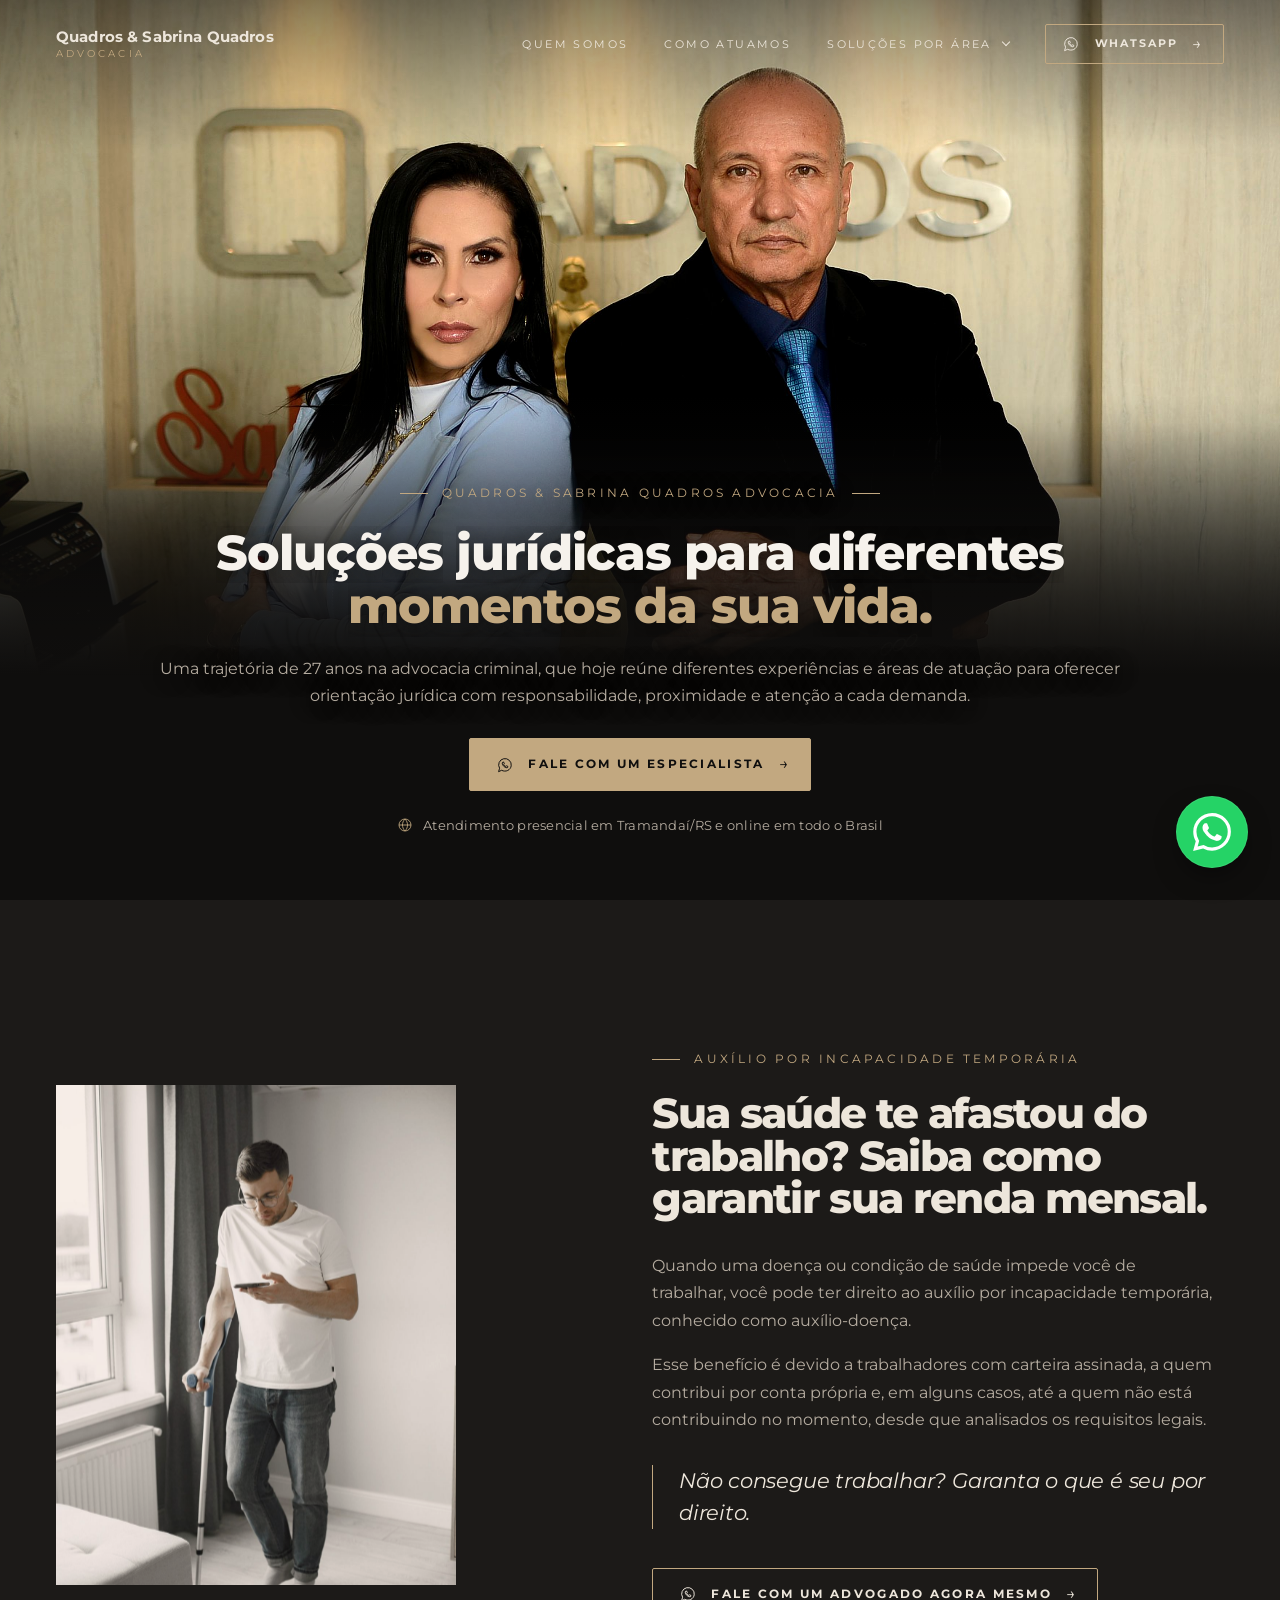
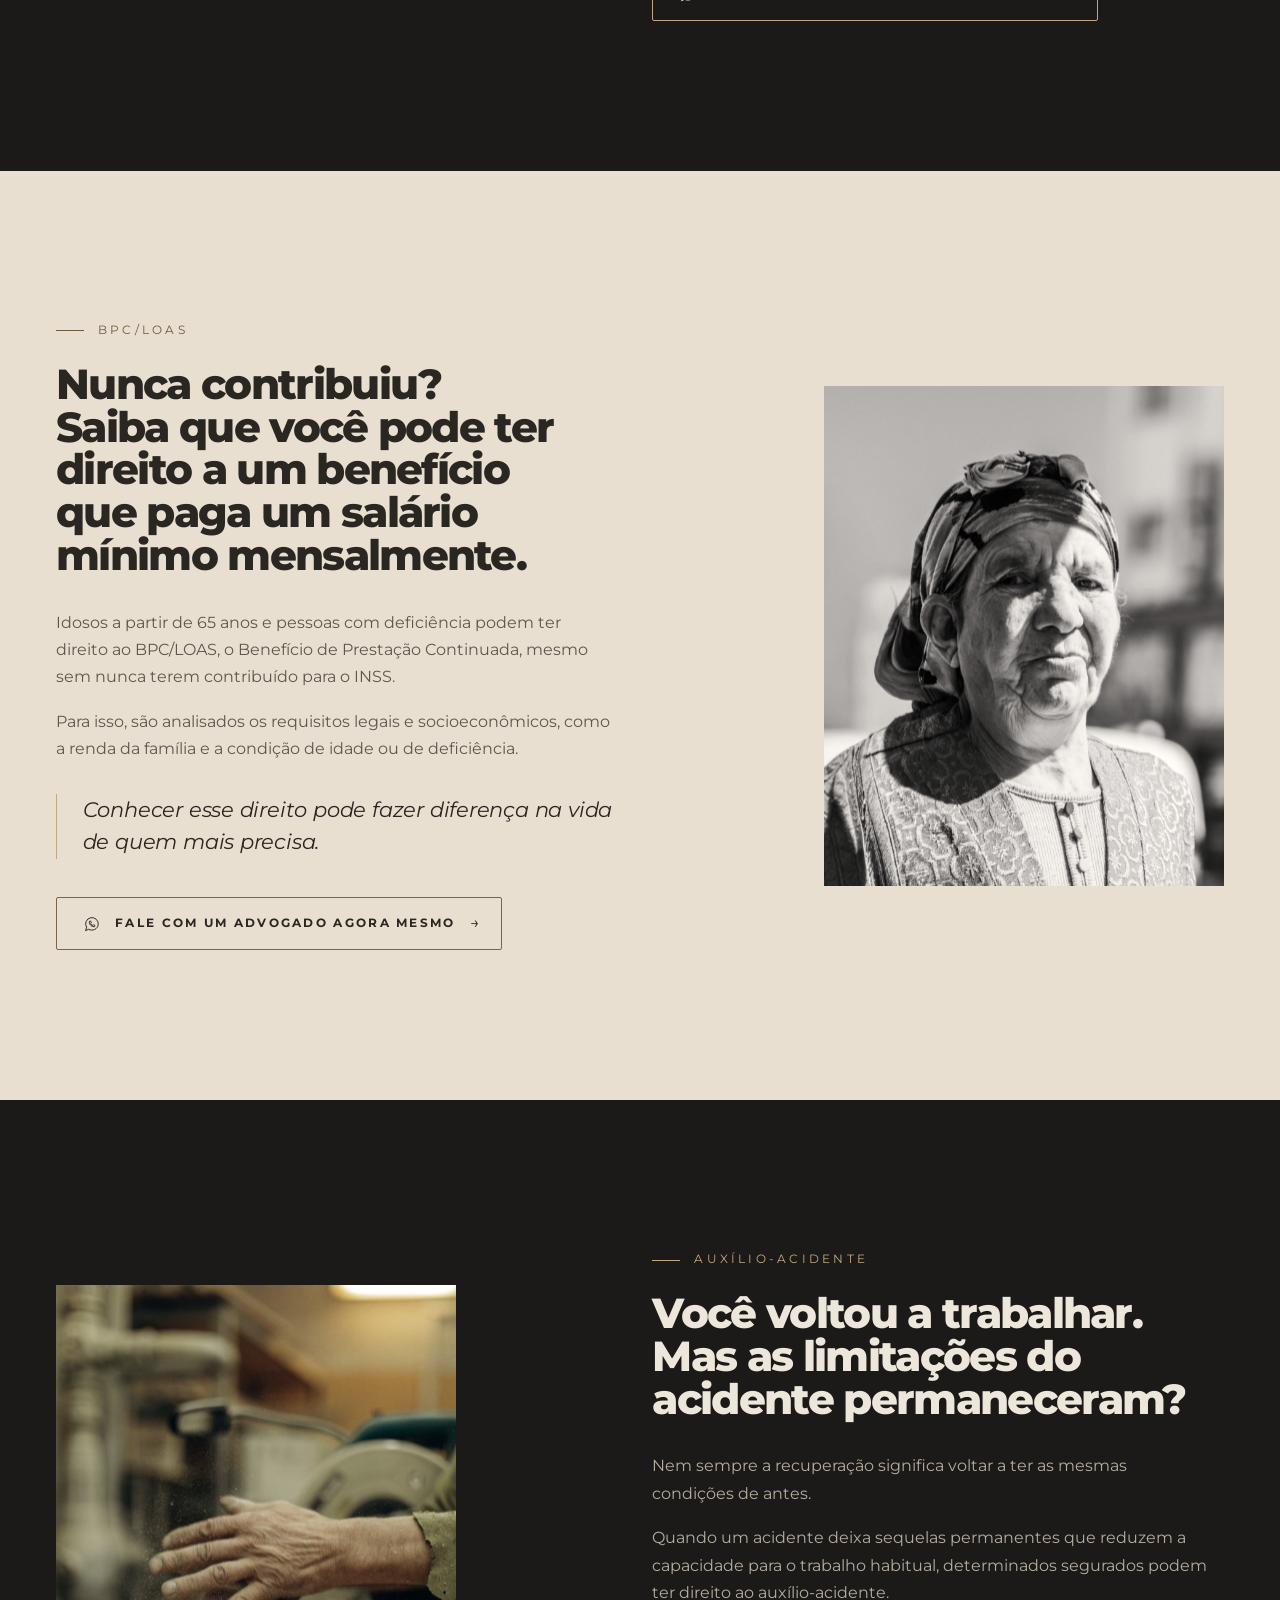
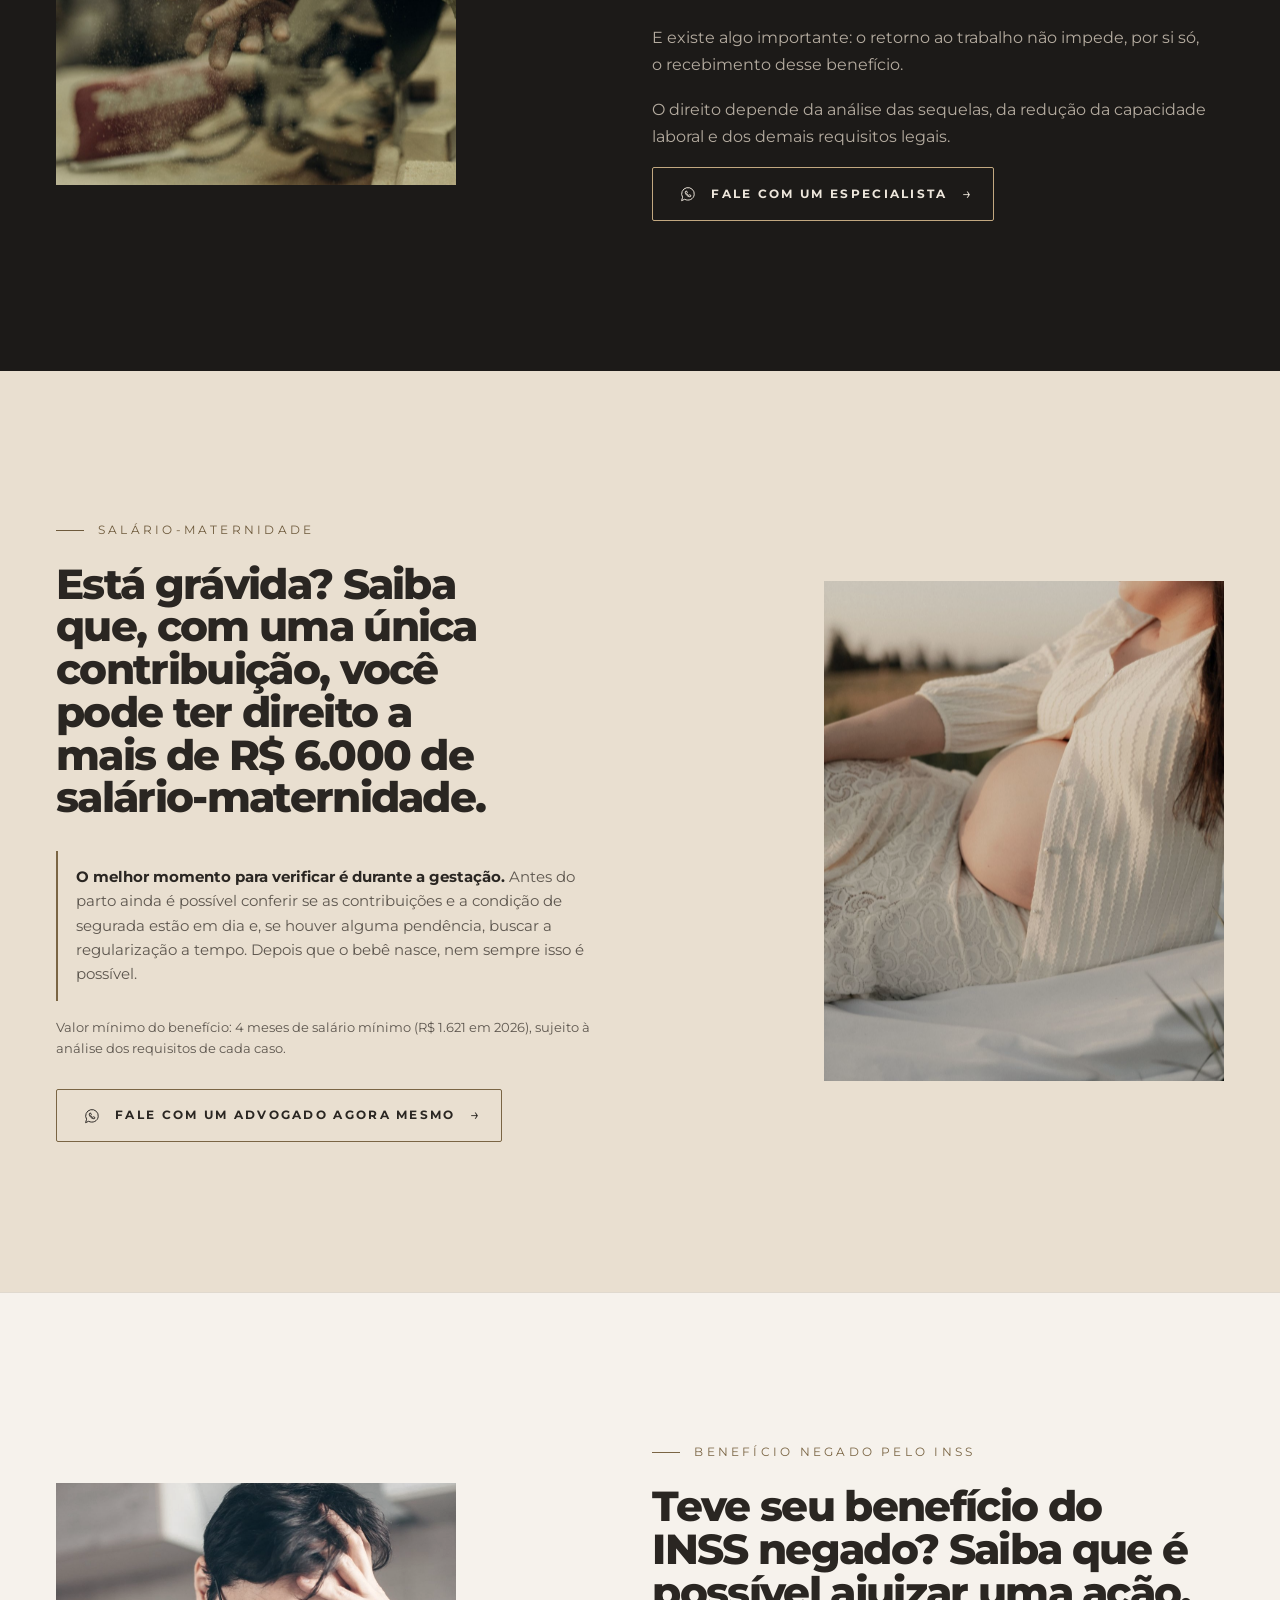
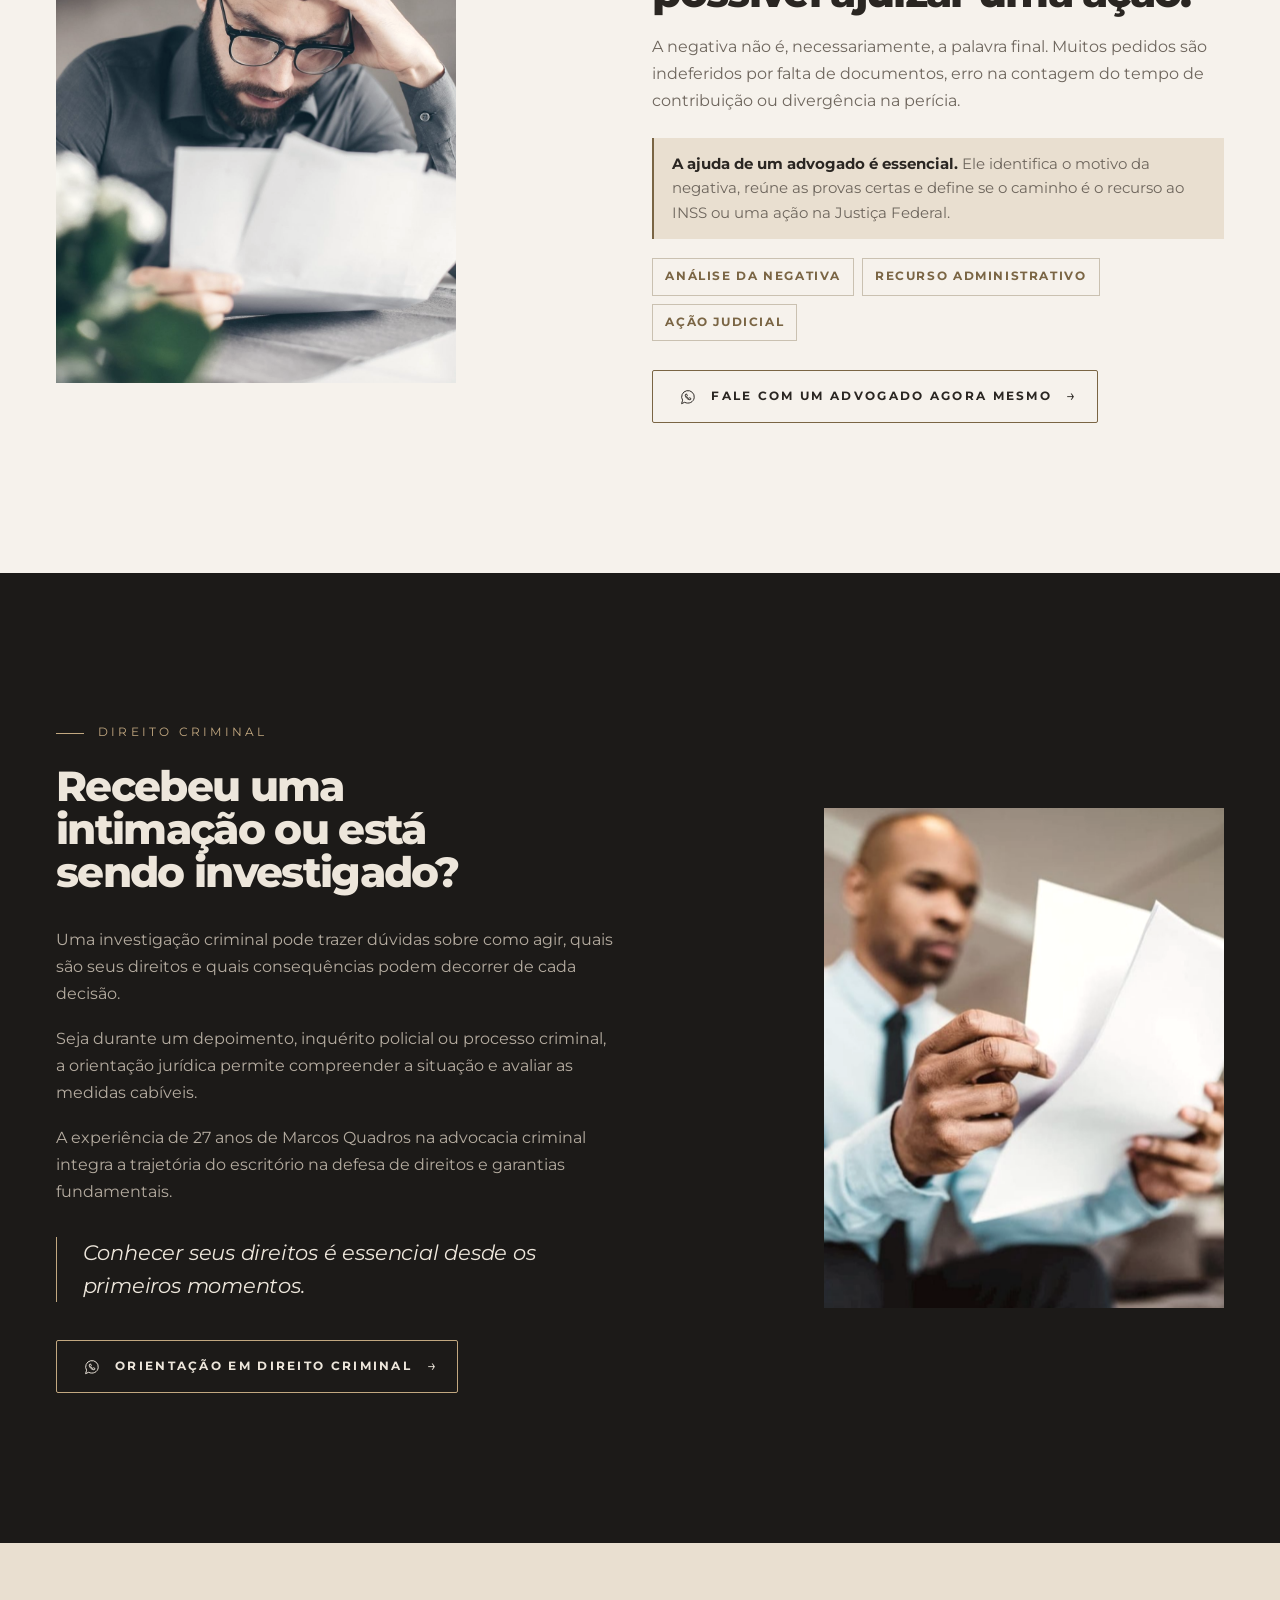
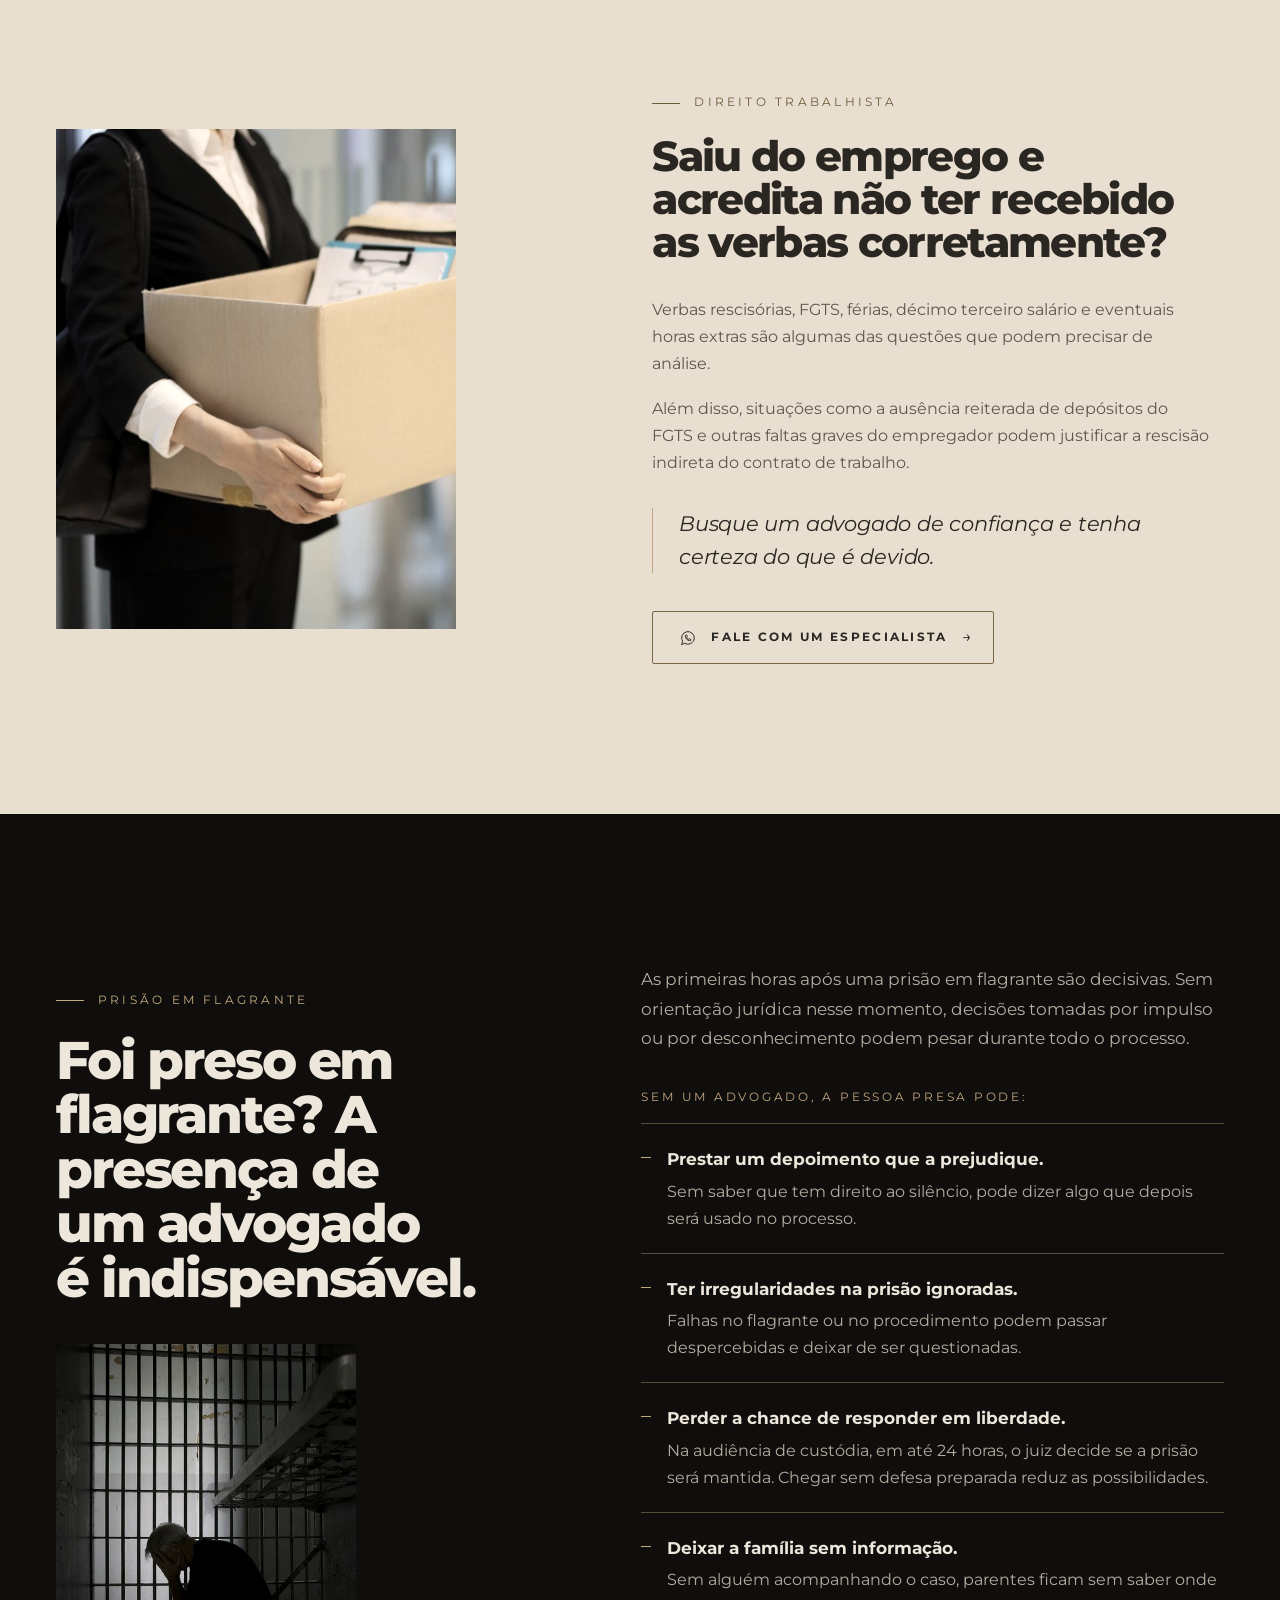
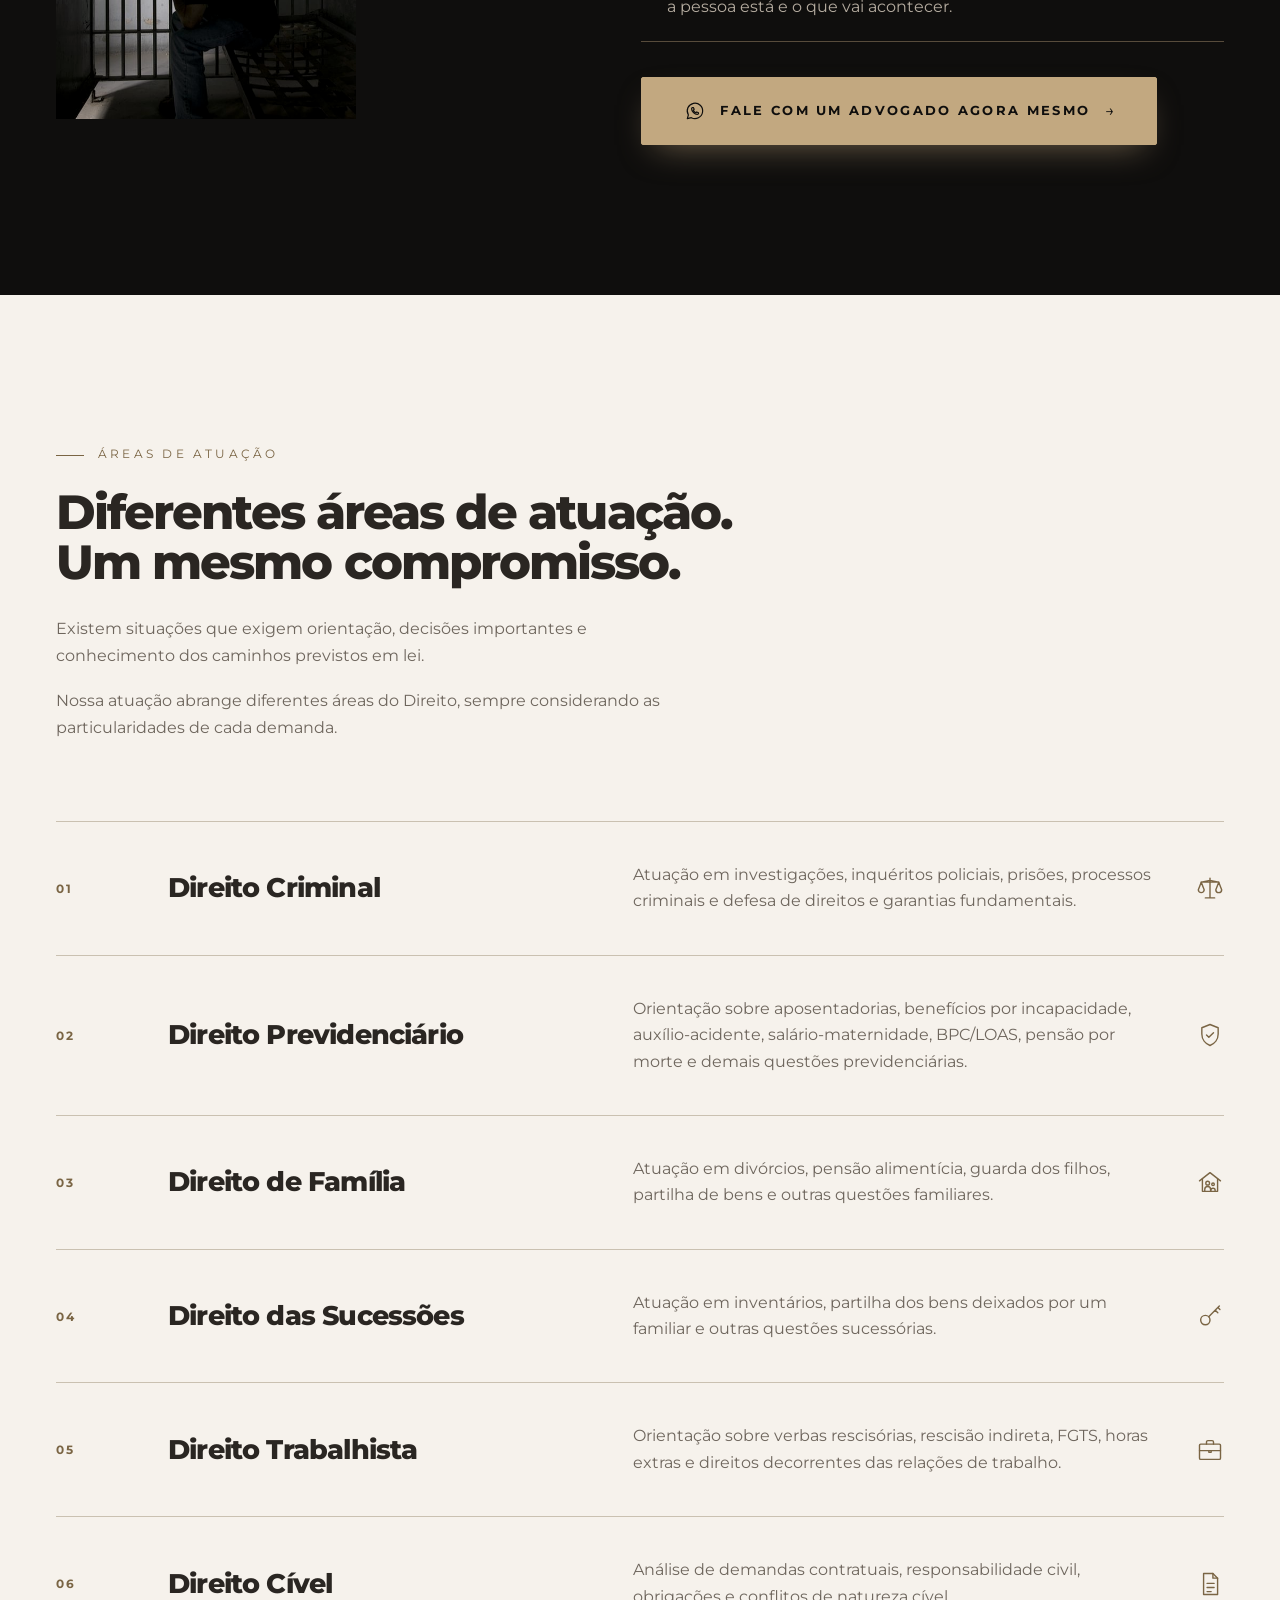
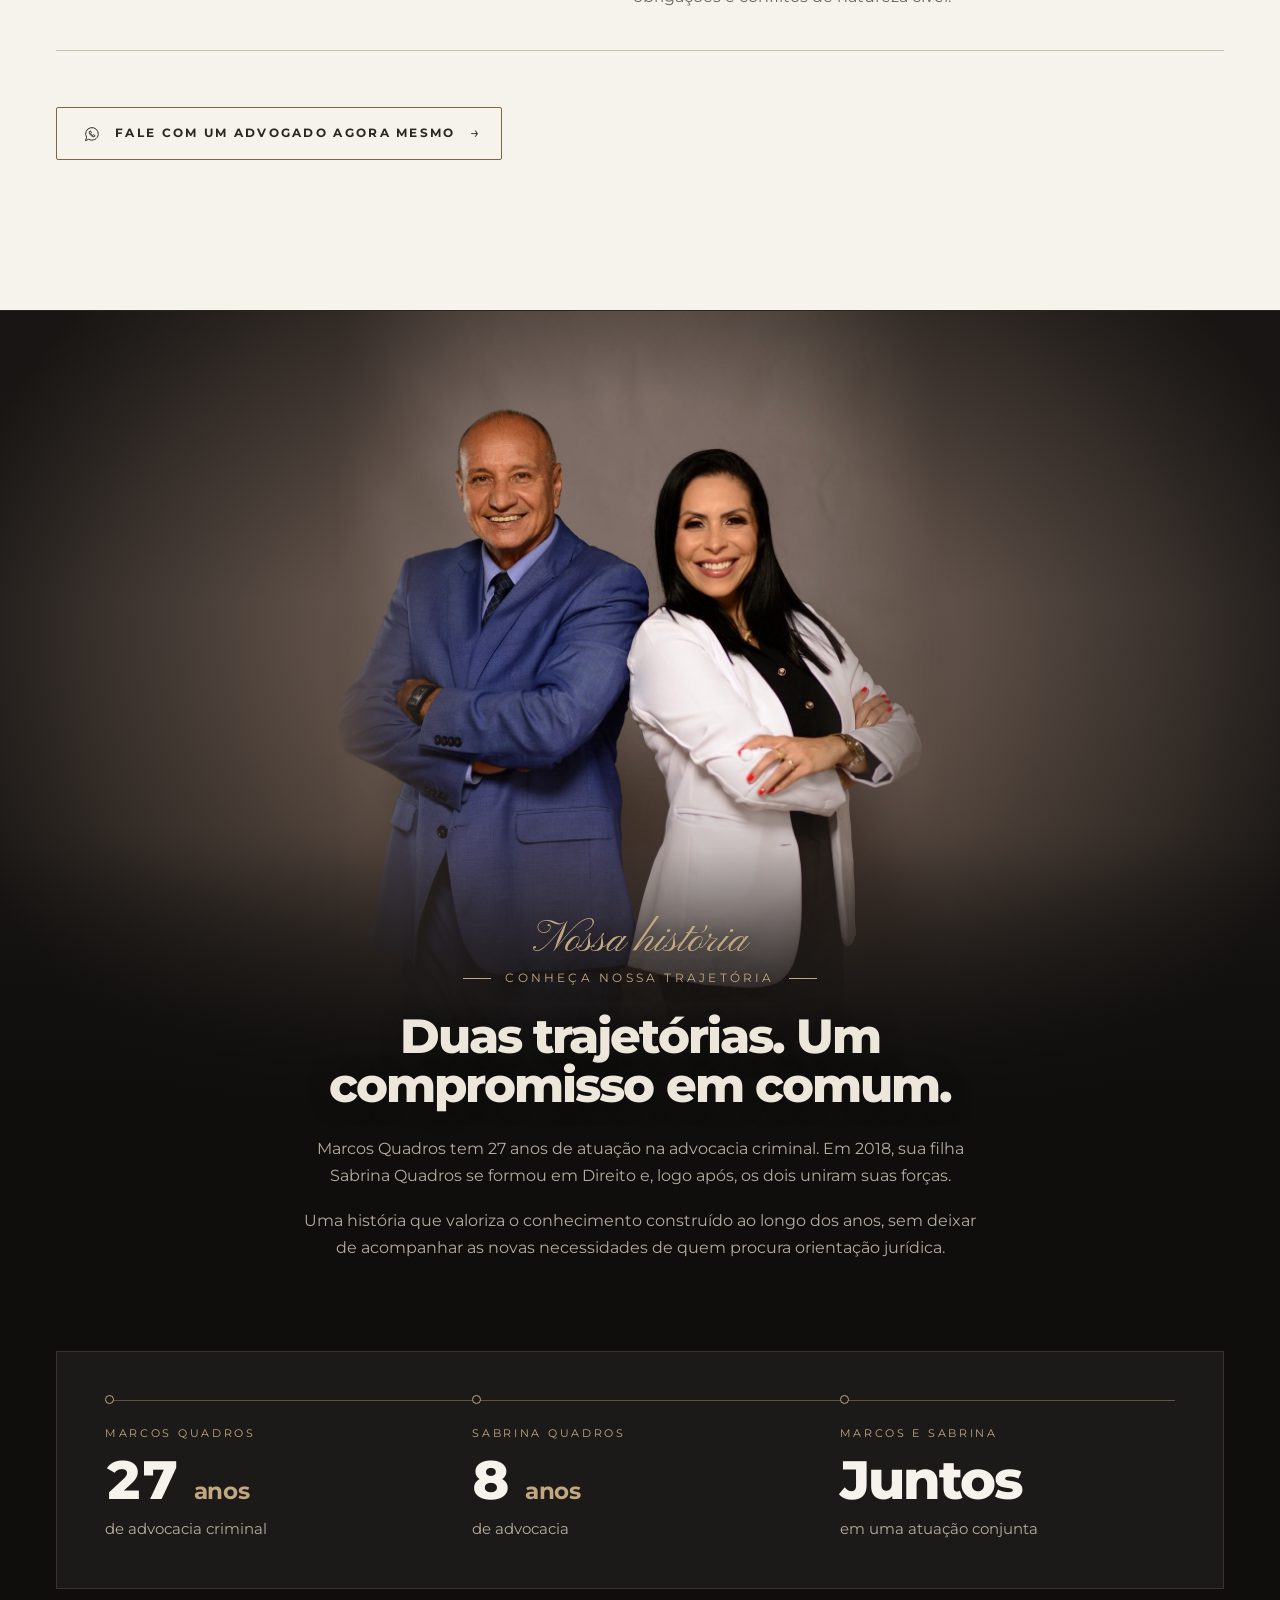
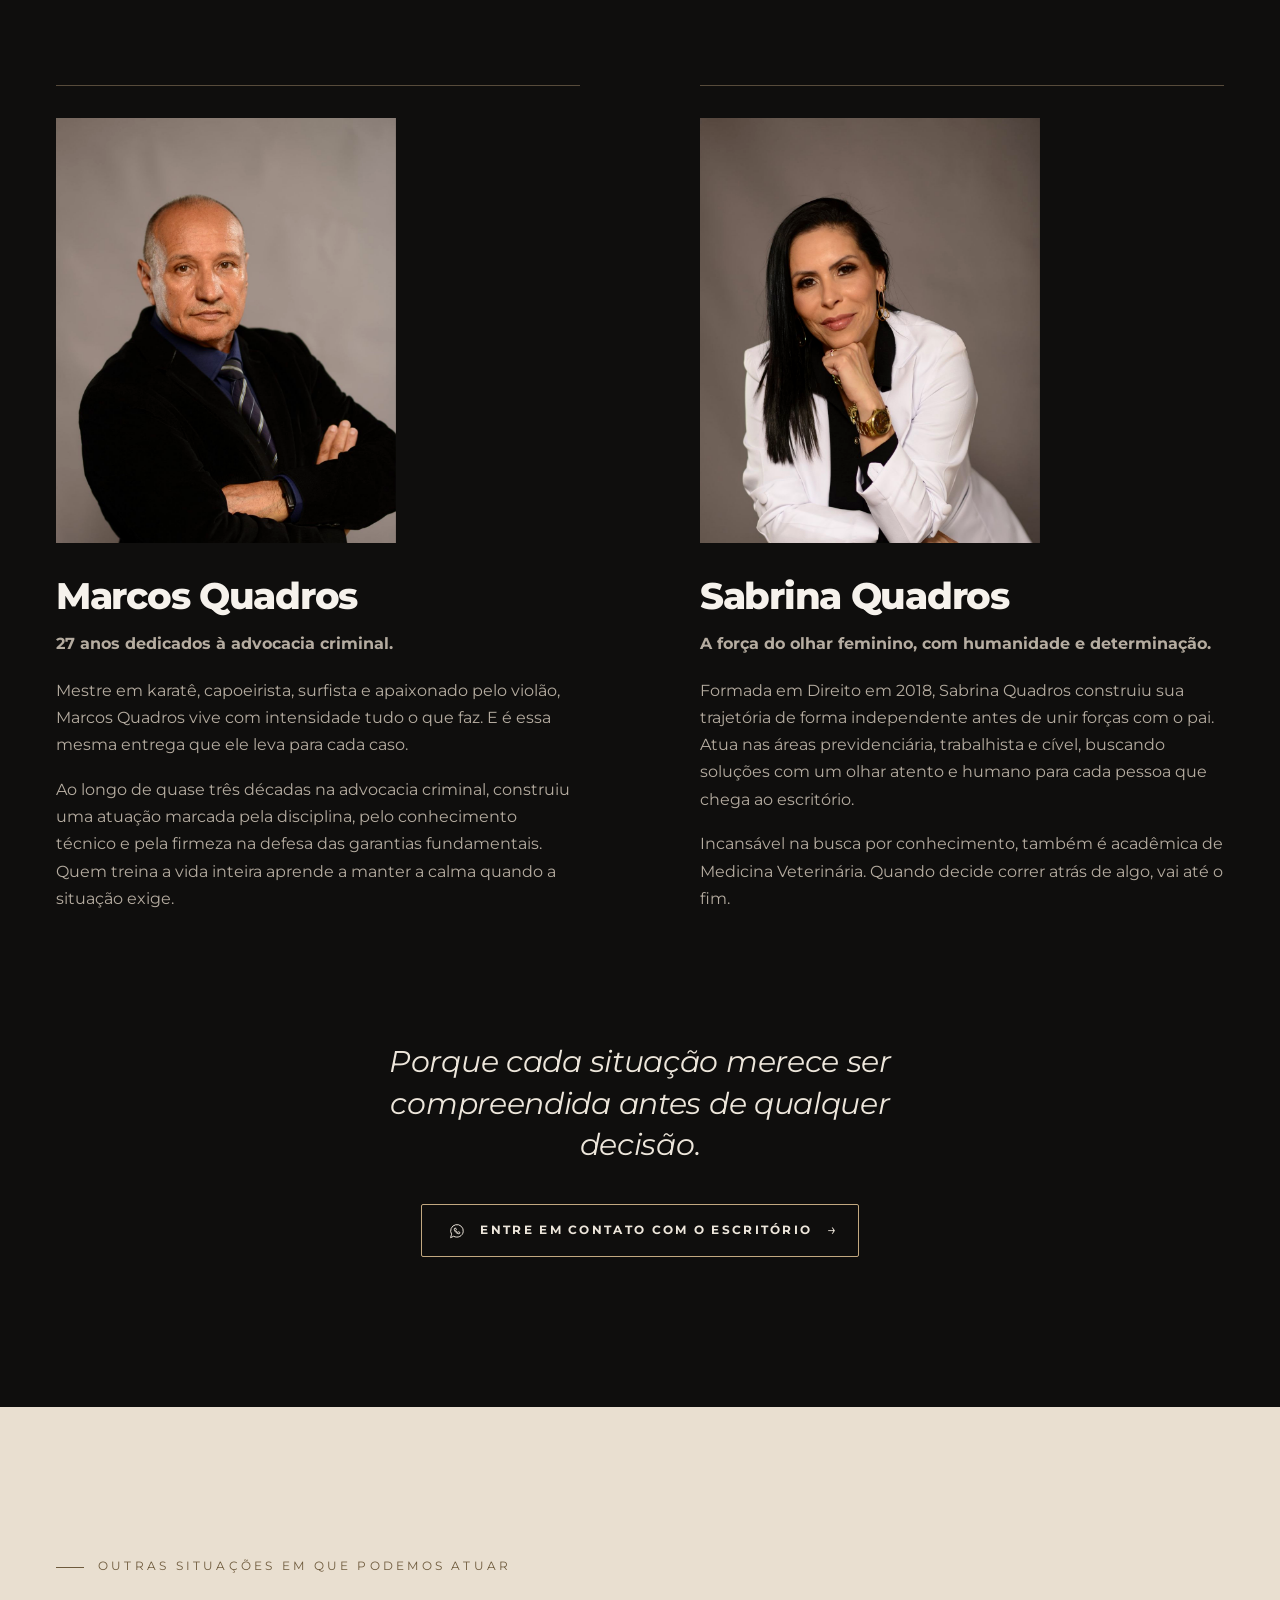
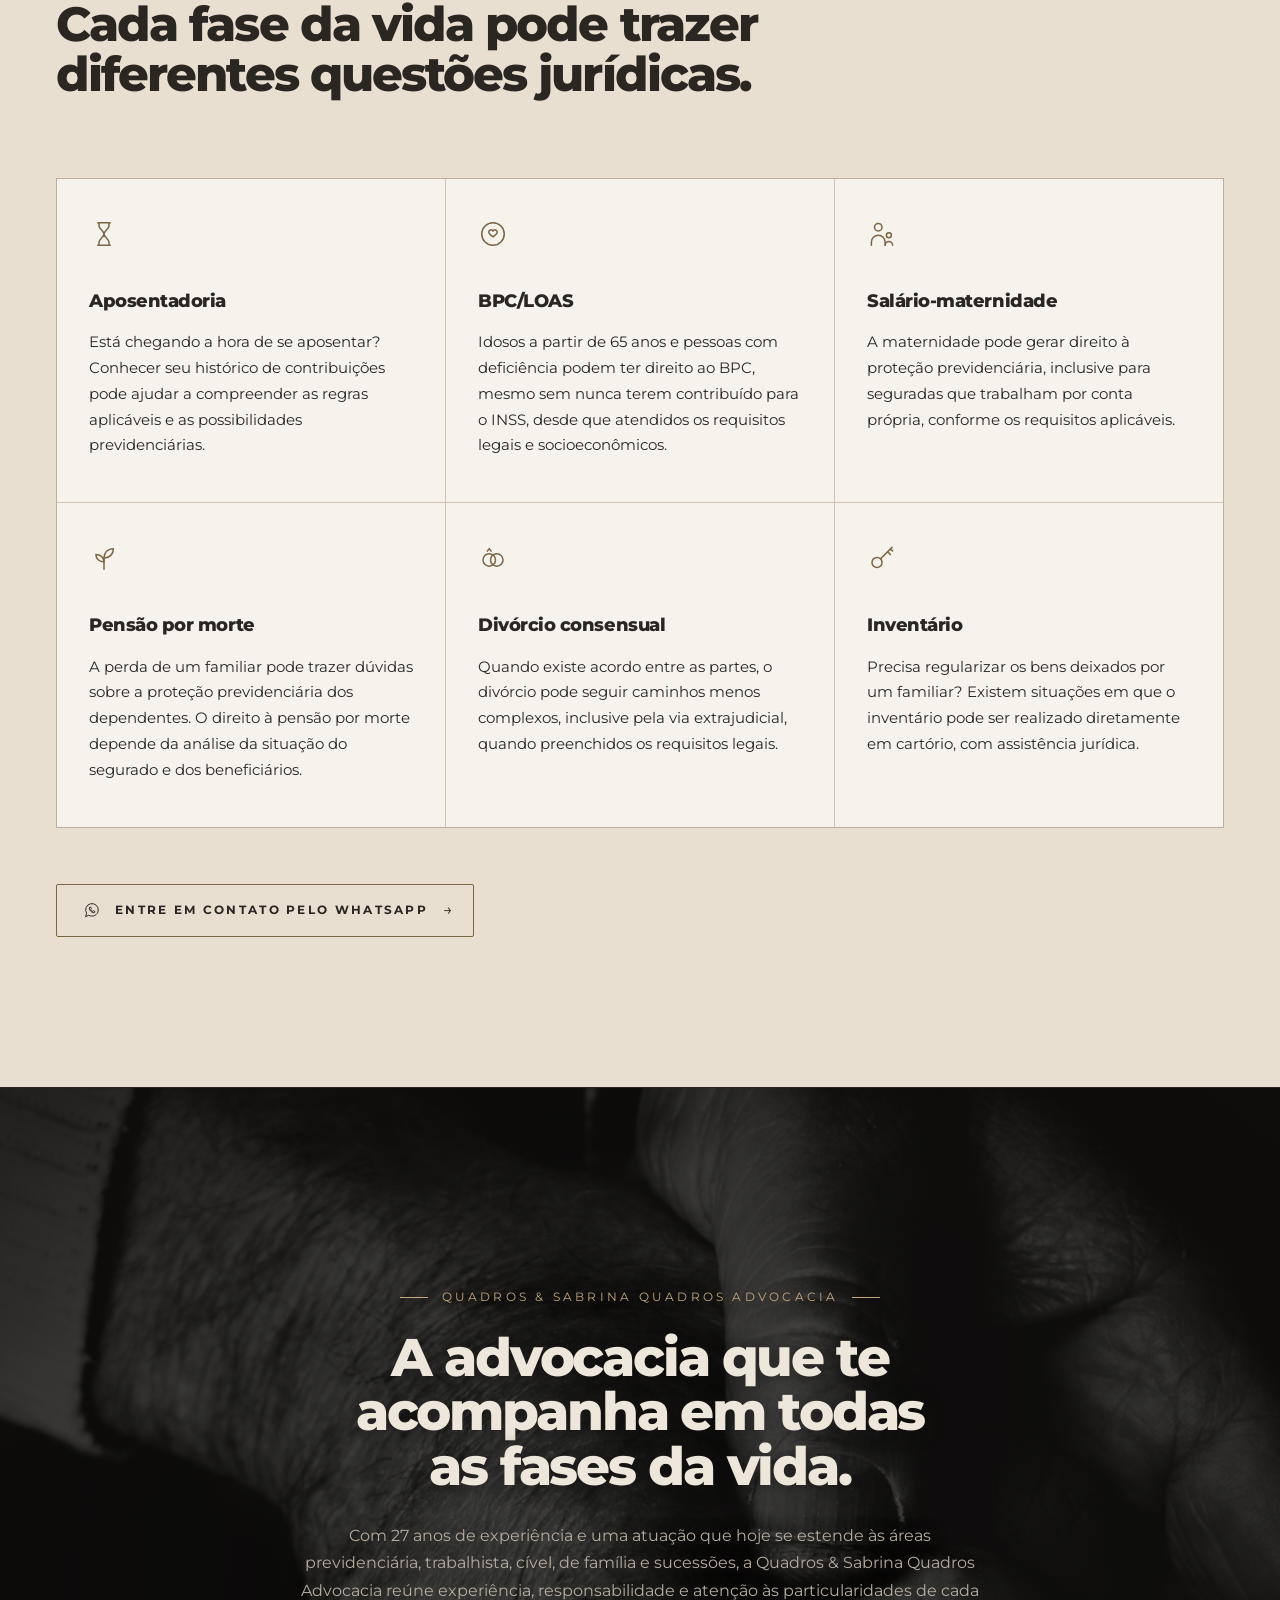
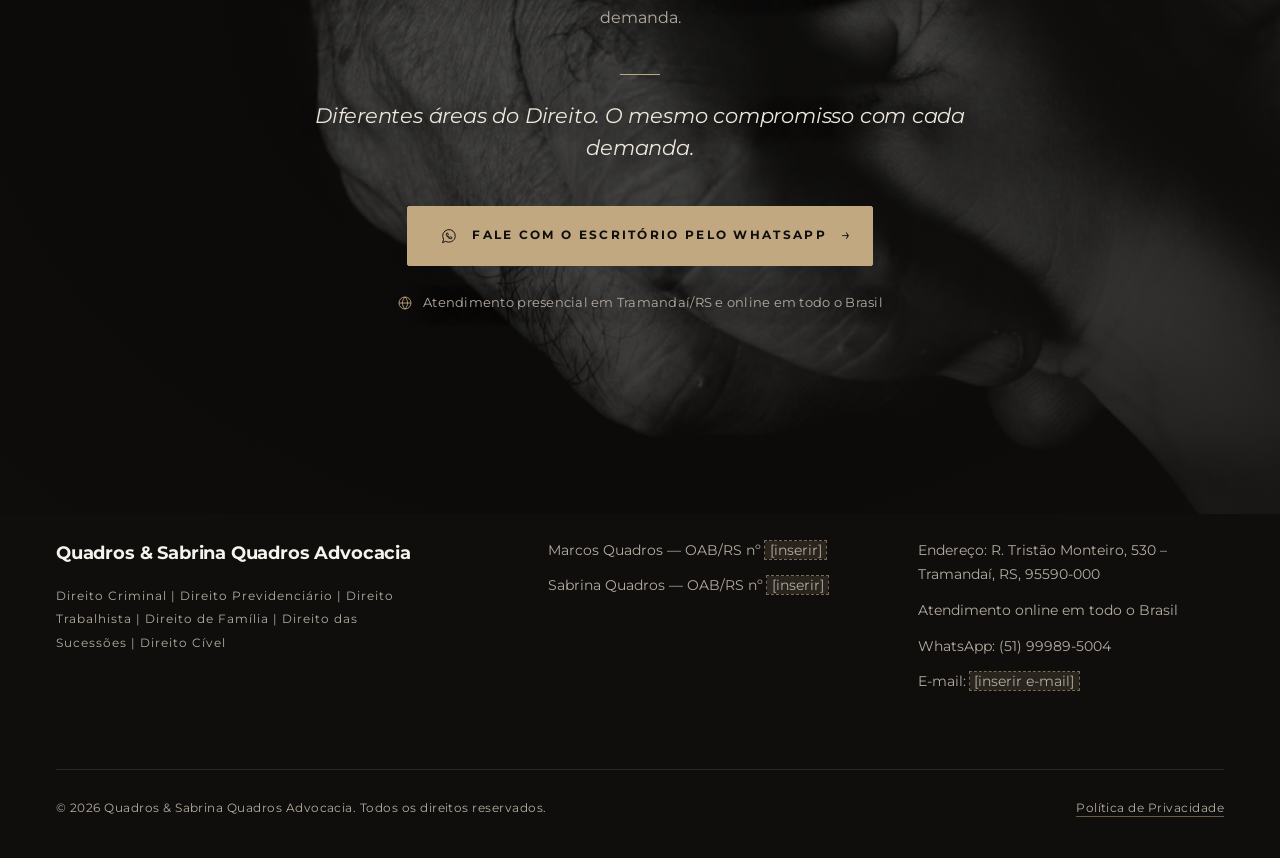
==== commit 8e8a824c: "Fechamento: 27 anos de experiência Co-Authored-By: Claude Opus 5.5 <noreply@anthropic.com> Claude-Se" ====
--- a/index.html
+++ b/index.html
@@ -856,7 +856,7 @@
   <div class="container closing__inner">
     <p class="eyebrow reveal">Quadros &amp; Sabrina Quadros Advocacia</p>
     <h2 class="h2 h2--xl reveal" id="s10-title">A advocacia que te acompanha em todas as fases da vida.</h2>
-    <p class="reveal">Com 27 anos de atuação na advocacia criminal e uma atuação que hoje se estende às áreas previdenciária, trabalhista, cível, de família e sucessões, a Quadros &amp; Sabrina Quadros Advocacia reúne experiência, responsabilidade e atenção às particularidades de cada demanda.</p>
+    <p class="reveal">Com 27 anos de experiência e uma atuação que hoje se estende às áreas previdenciária, trabalhista, cível, de família e sucessões, a Quadros &amp; Sabrina Quadros Advocacia reúne experiência, responsabilidade e atenção às particularidades de cada demanda.</p>
     <p class="highlight reveal">Diferentes áreas do Direito. O mesmo compromisso com cada demanda.</p>
     <a class="btn btn--solid btn--lg reveal" data-wa="Olá, gostaria de falar com o escritório." href="https://wa.me/5551999895004" target="_blank" rel="noopener">
         <svg class="icon" viewBox="0 0 24 24" aria-hidden="true"><use href="#i-whatsapp"/></svg>
--- a/css/tema-moderno.css
+++ b/css/tema-moderno.css
@@ -572,3 +572,6 @@
 /* Retratos com cor natural (sem dessaturação) */
 .profile__photo .frame__img img, .profile:hover .profile__photo .frame__img img { filter: saturate(1.08) contrast(1.03); }
 .historia__band-img { filter: saturate(1.05) contrast(1.03); }
+/* Flagrante: sem coluna "grudada" e lista aparece junto com o resto */
+@media (min-width: 1024px) { .flagrante__head { position: static !important; } .flagrante__grid { align-items: center; } }
+.js .facts li.reveal { transition-delay: 0s; }
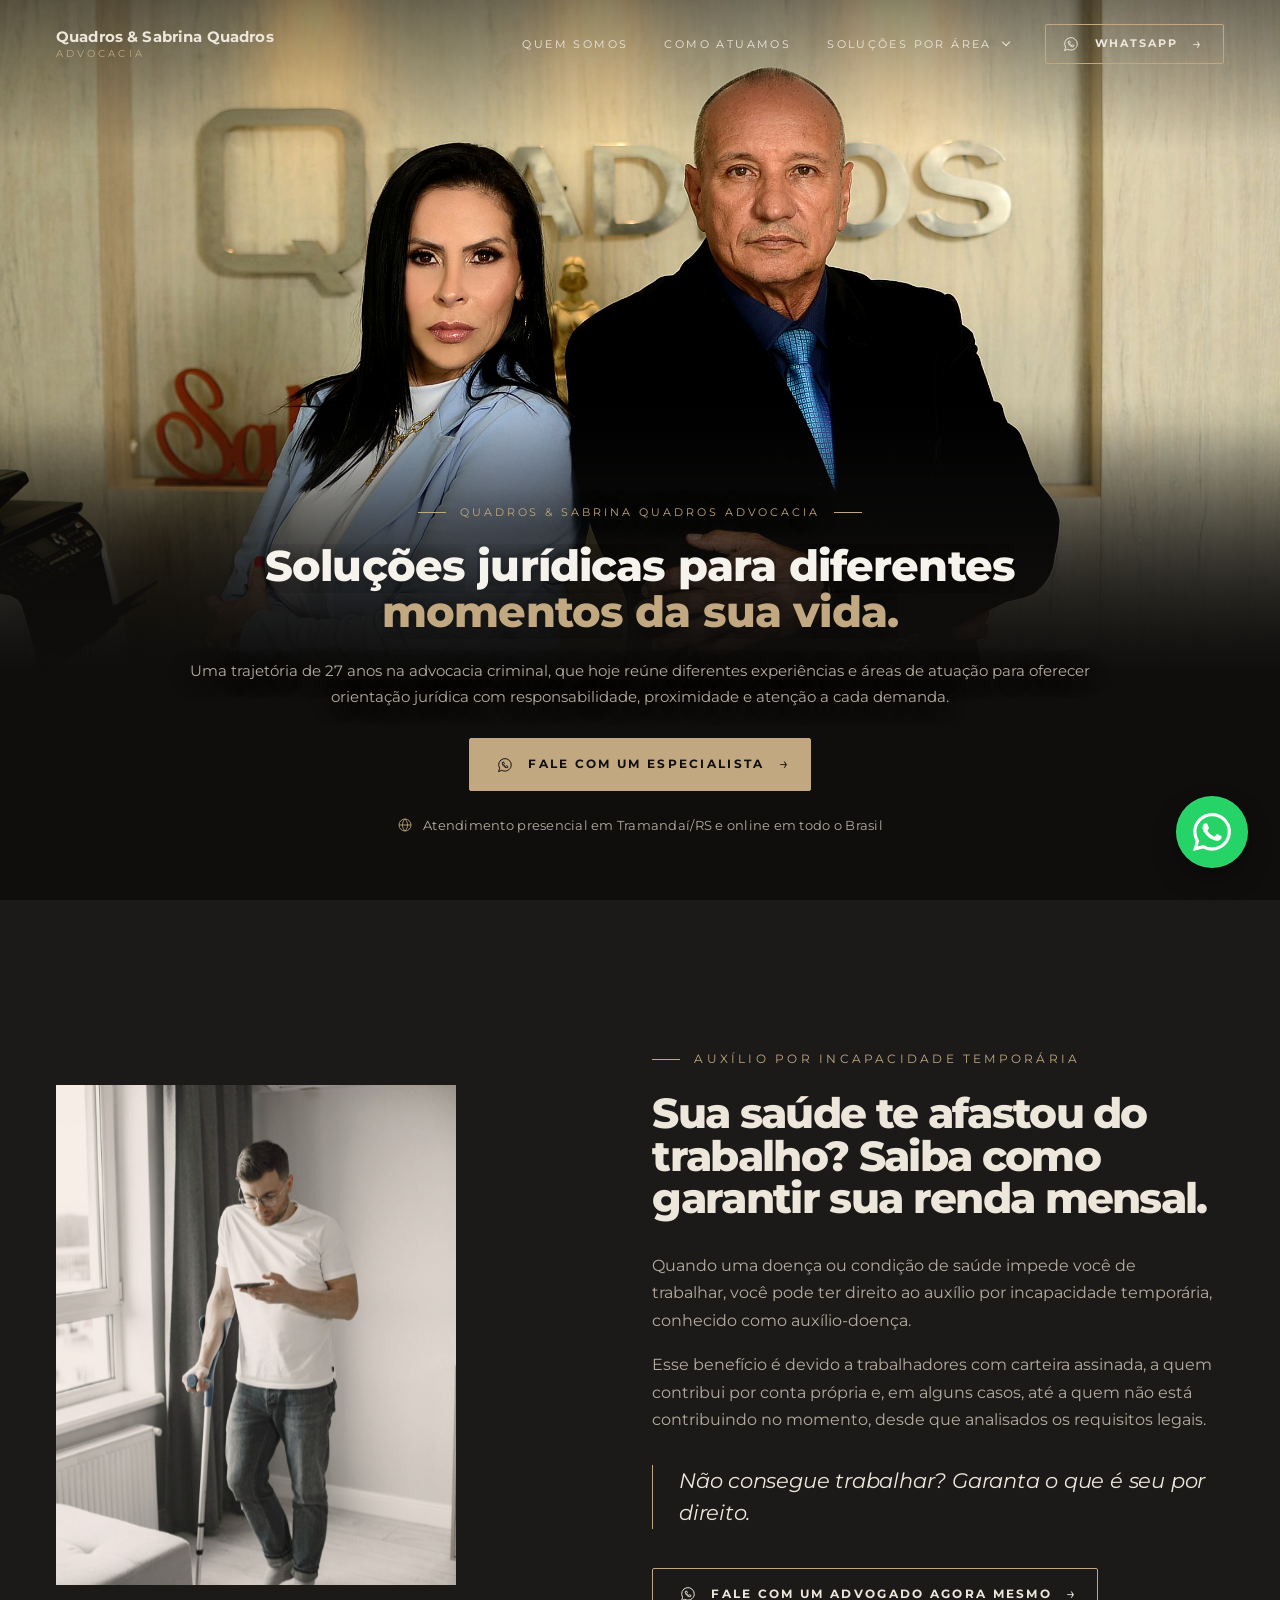
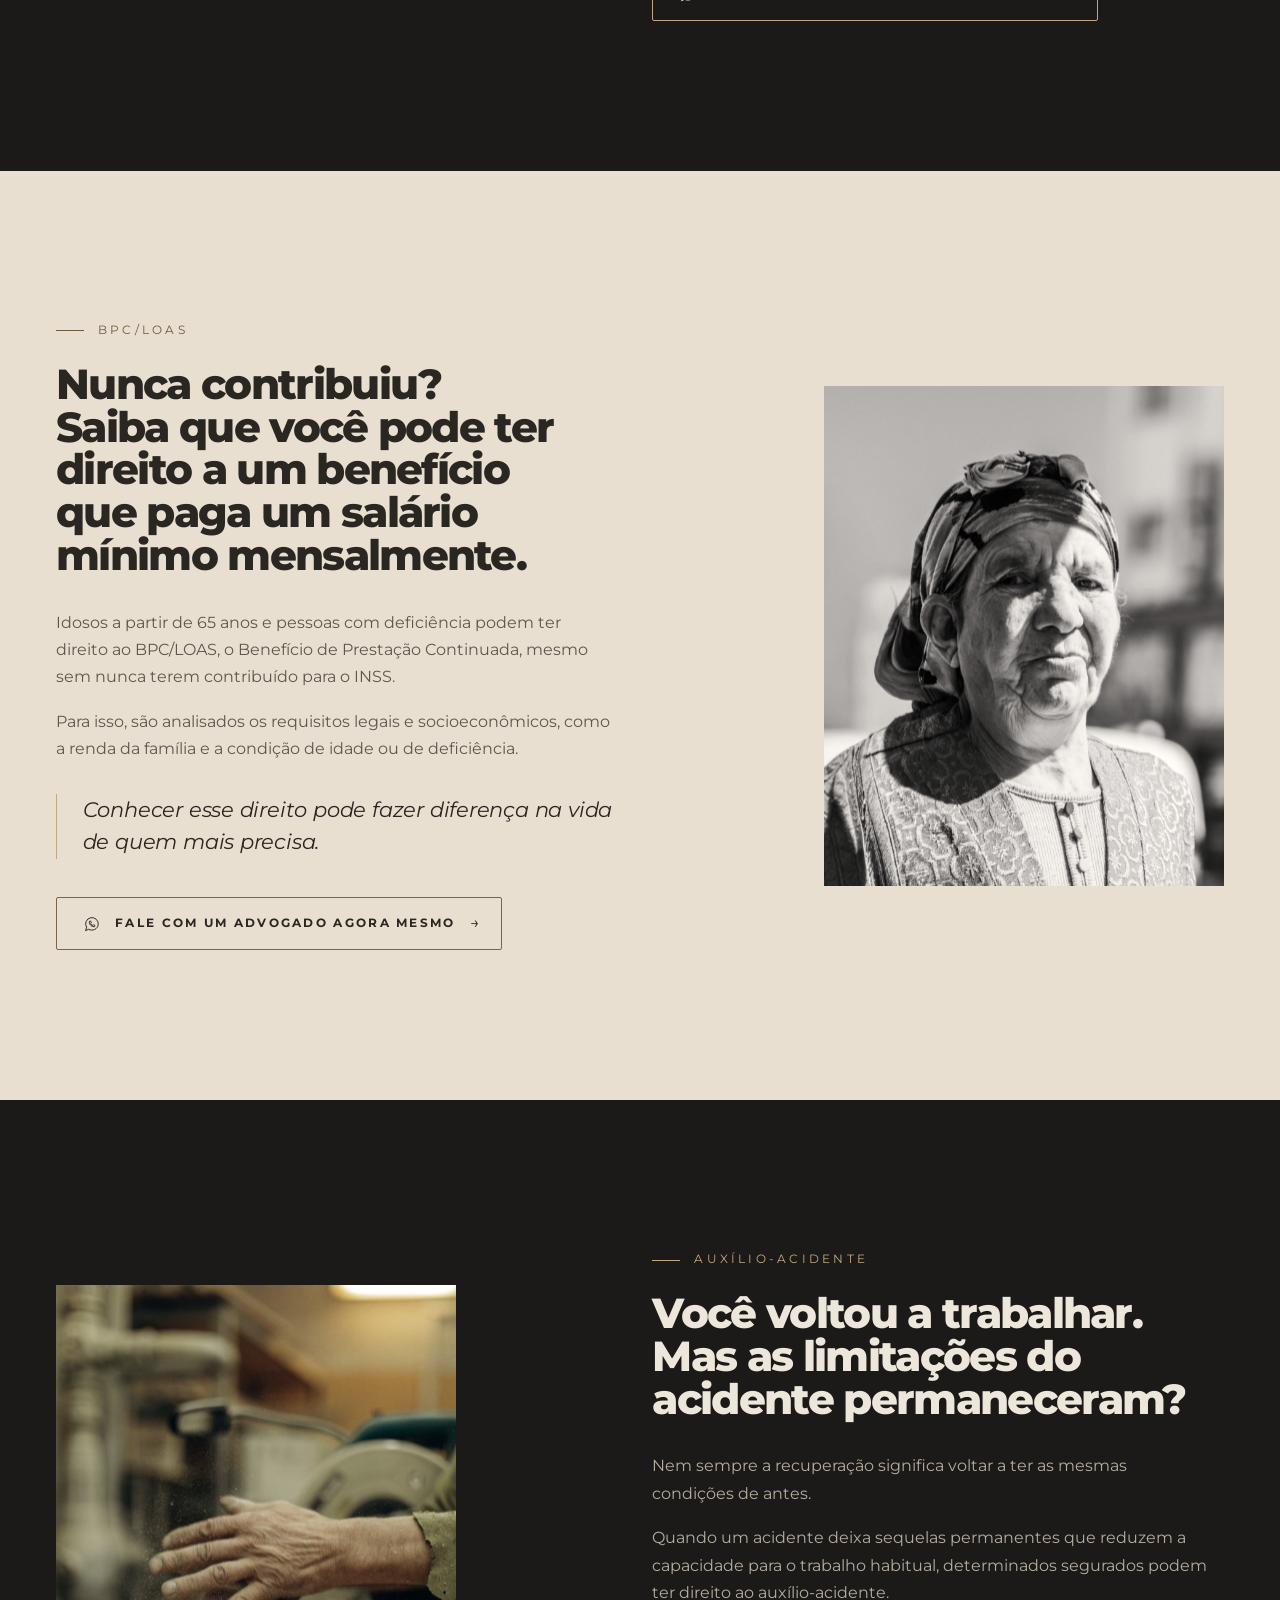
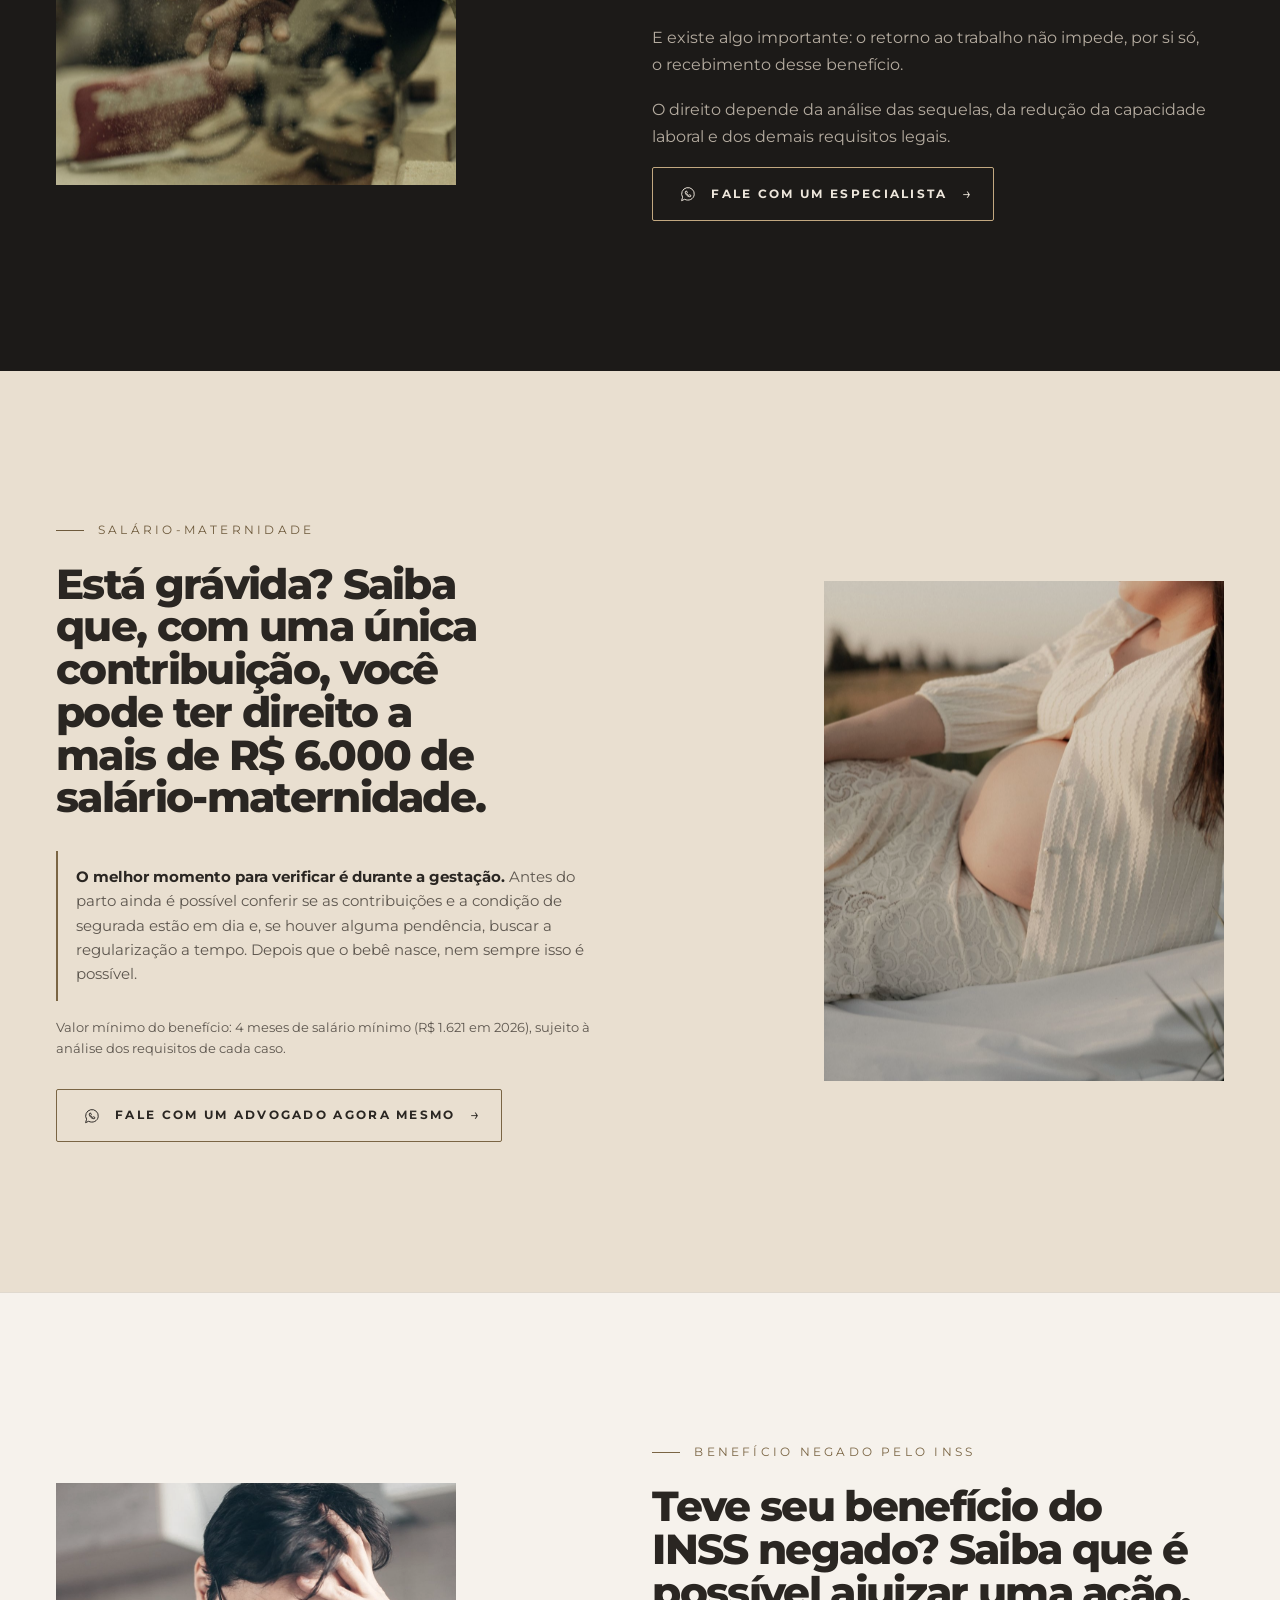
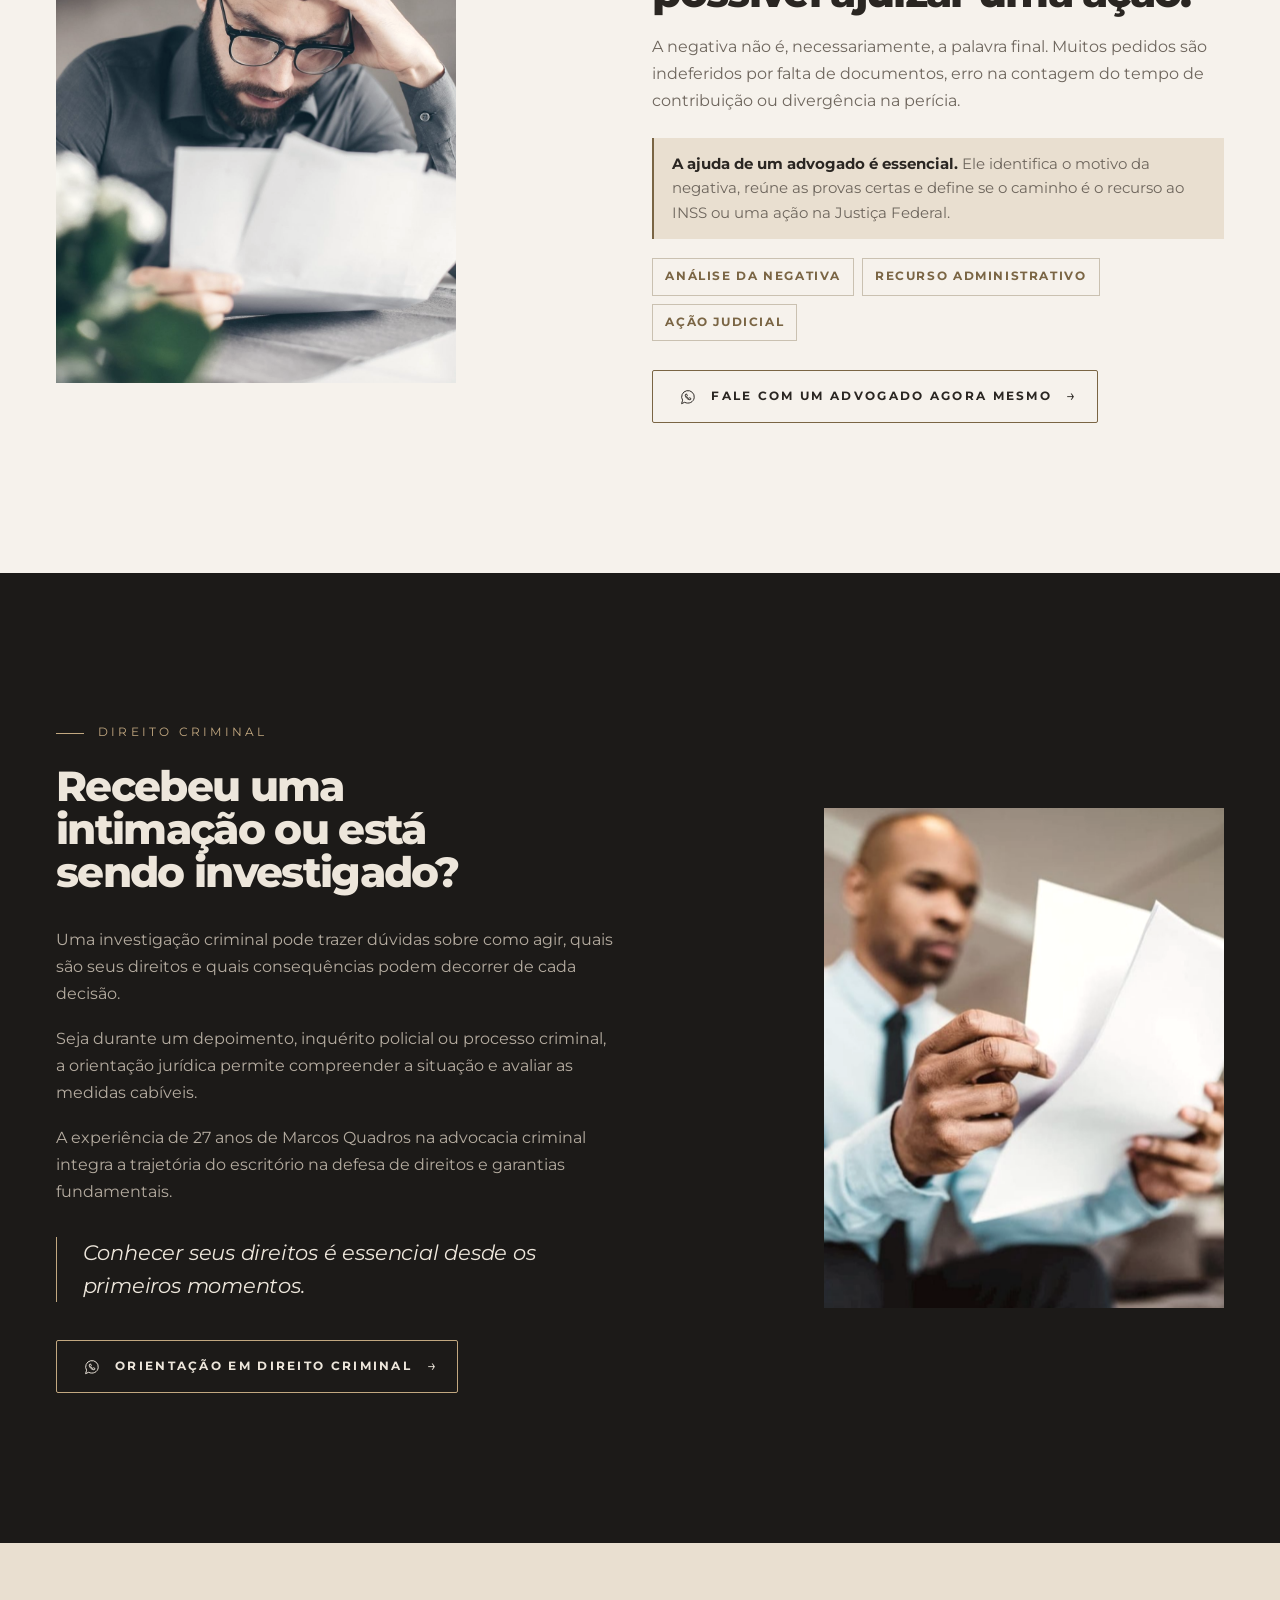
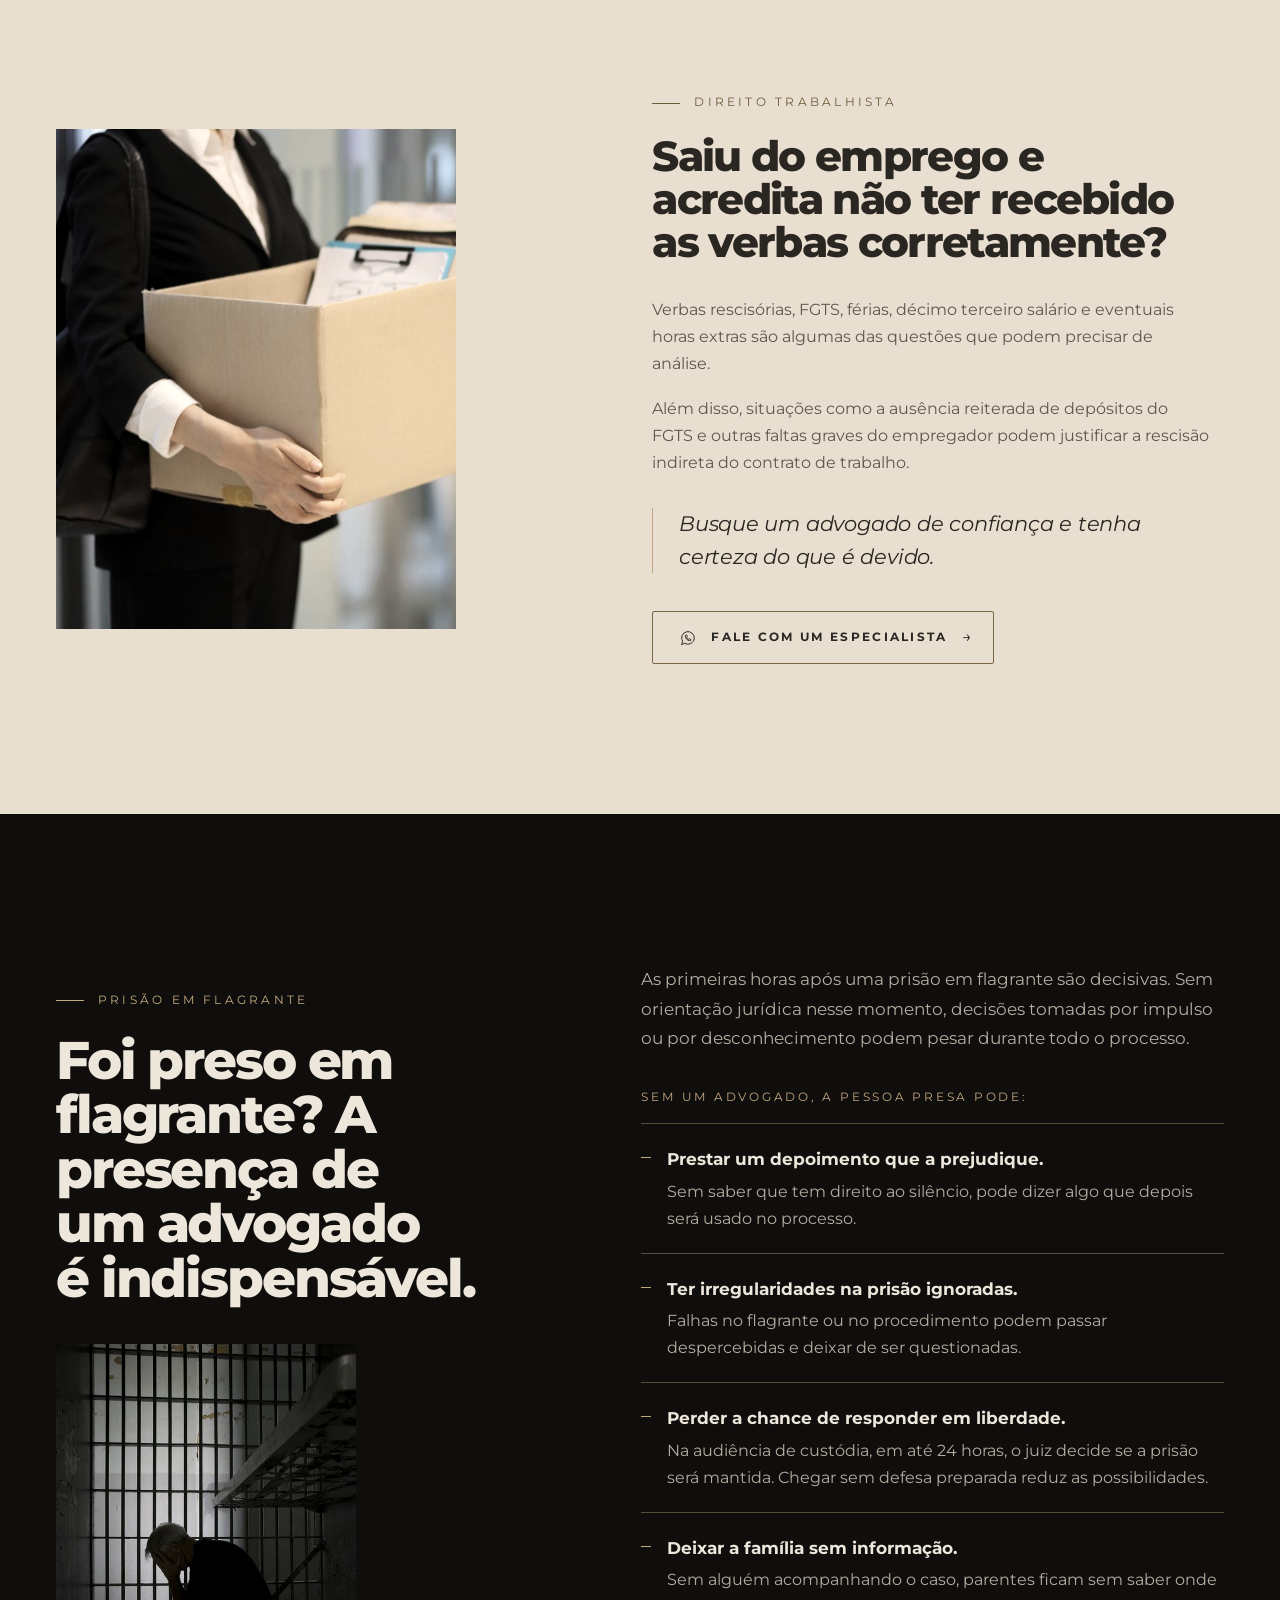
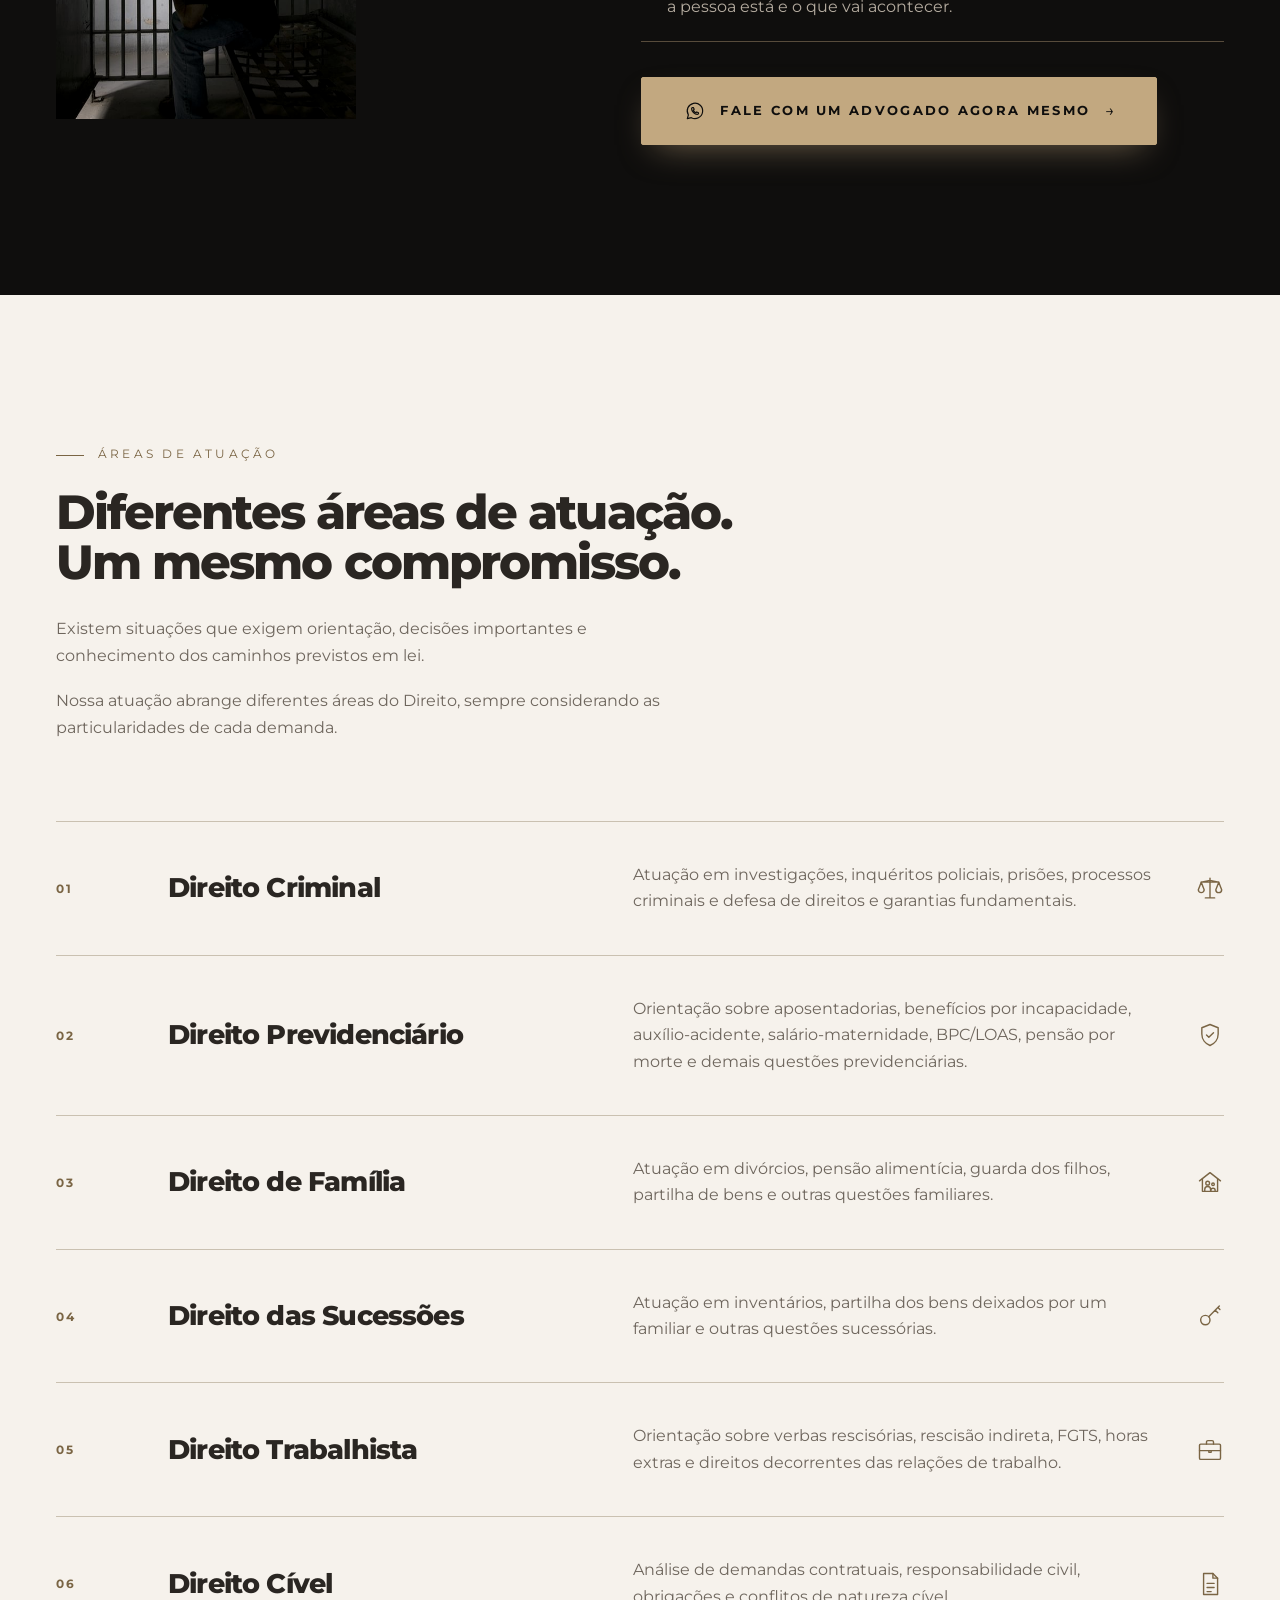
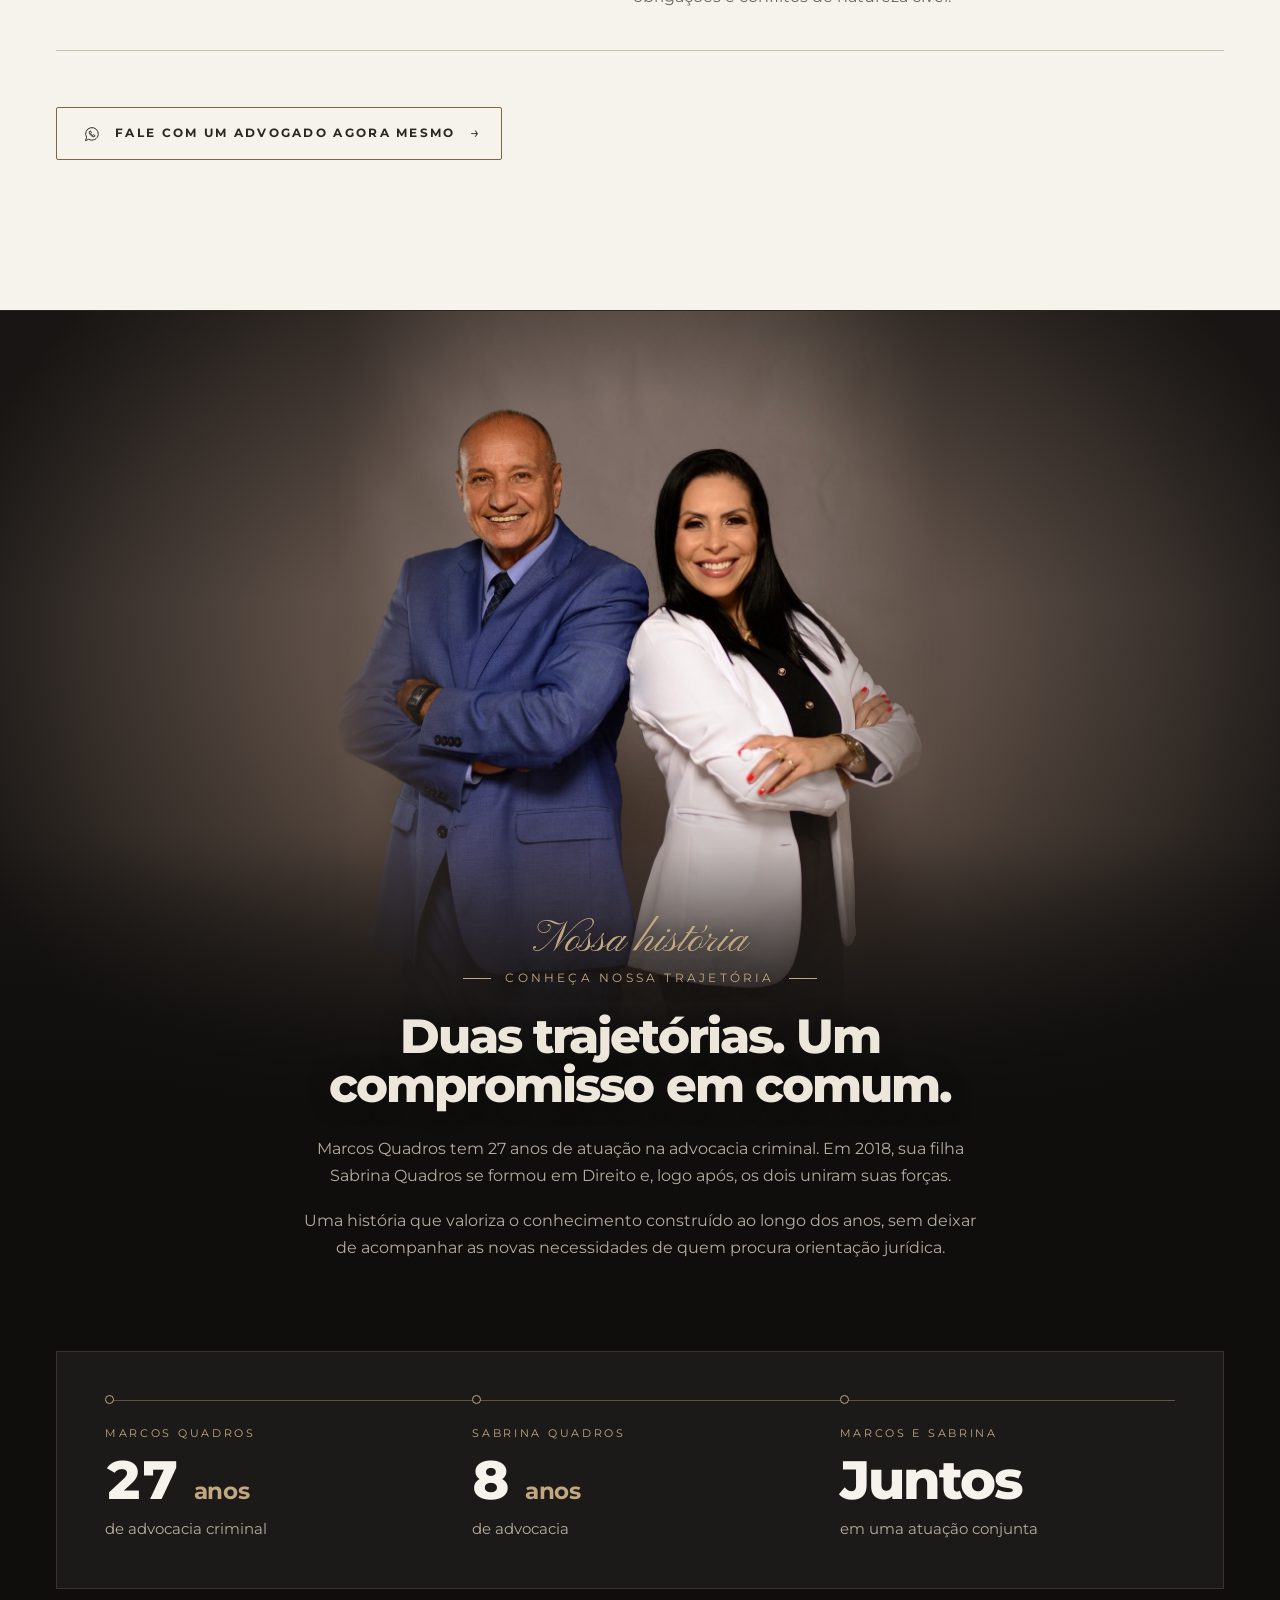
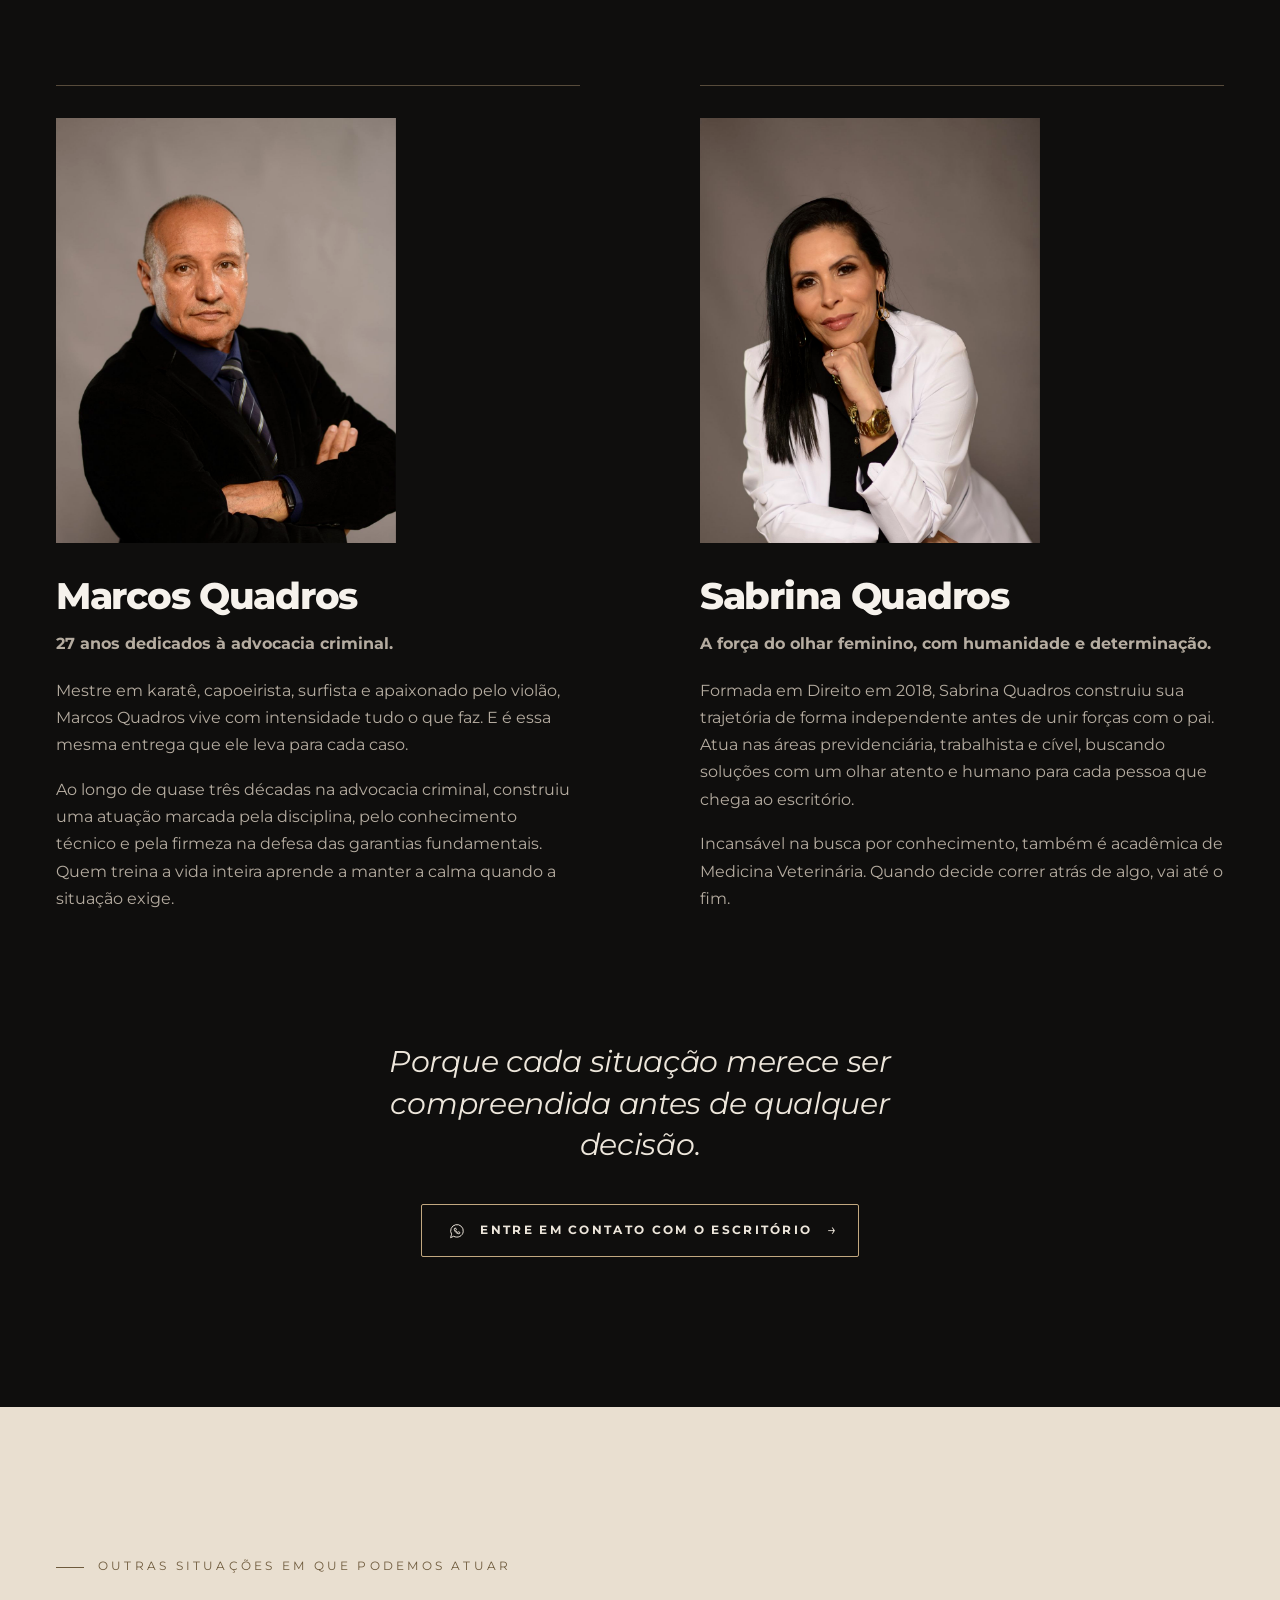
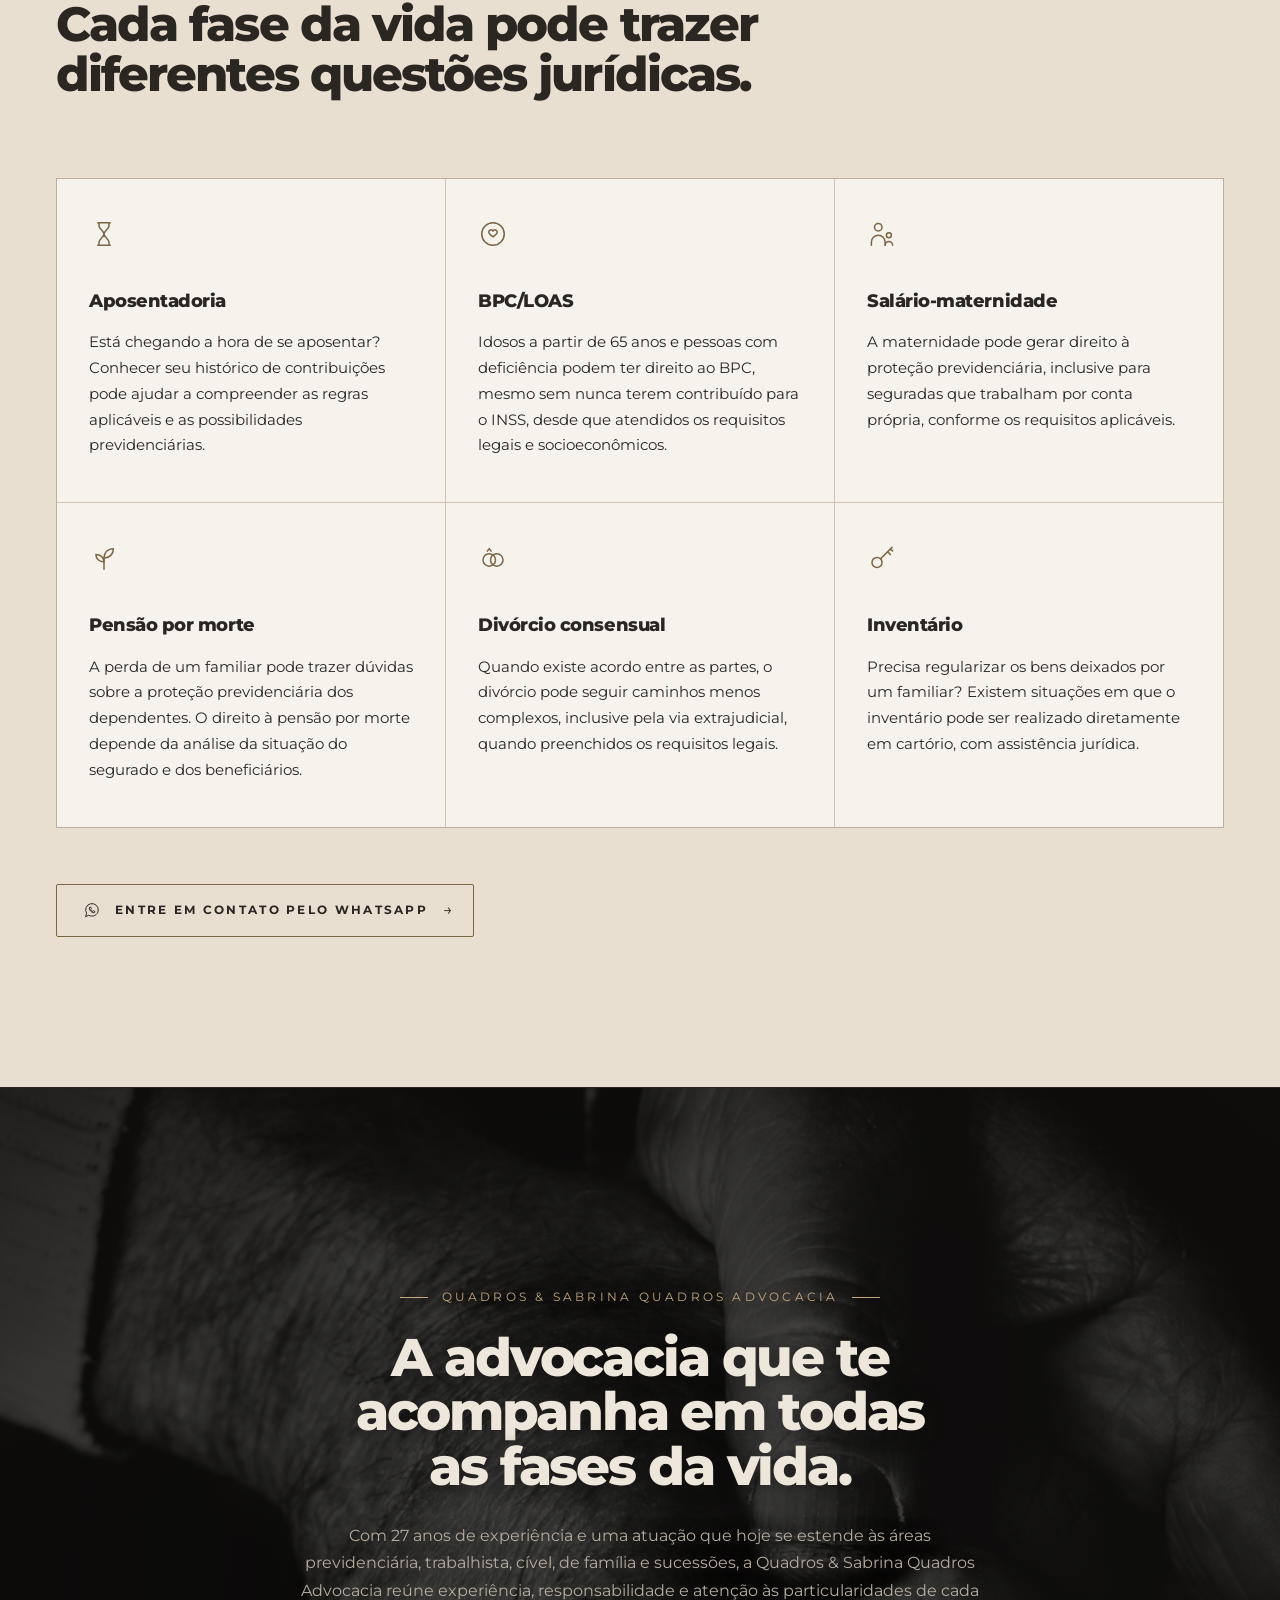
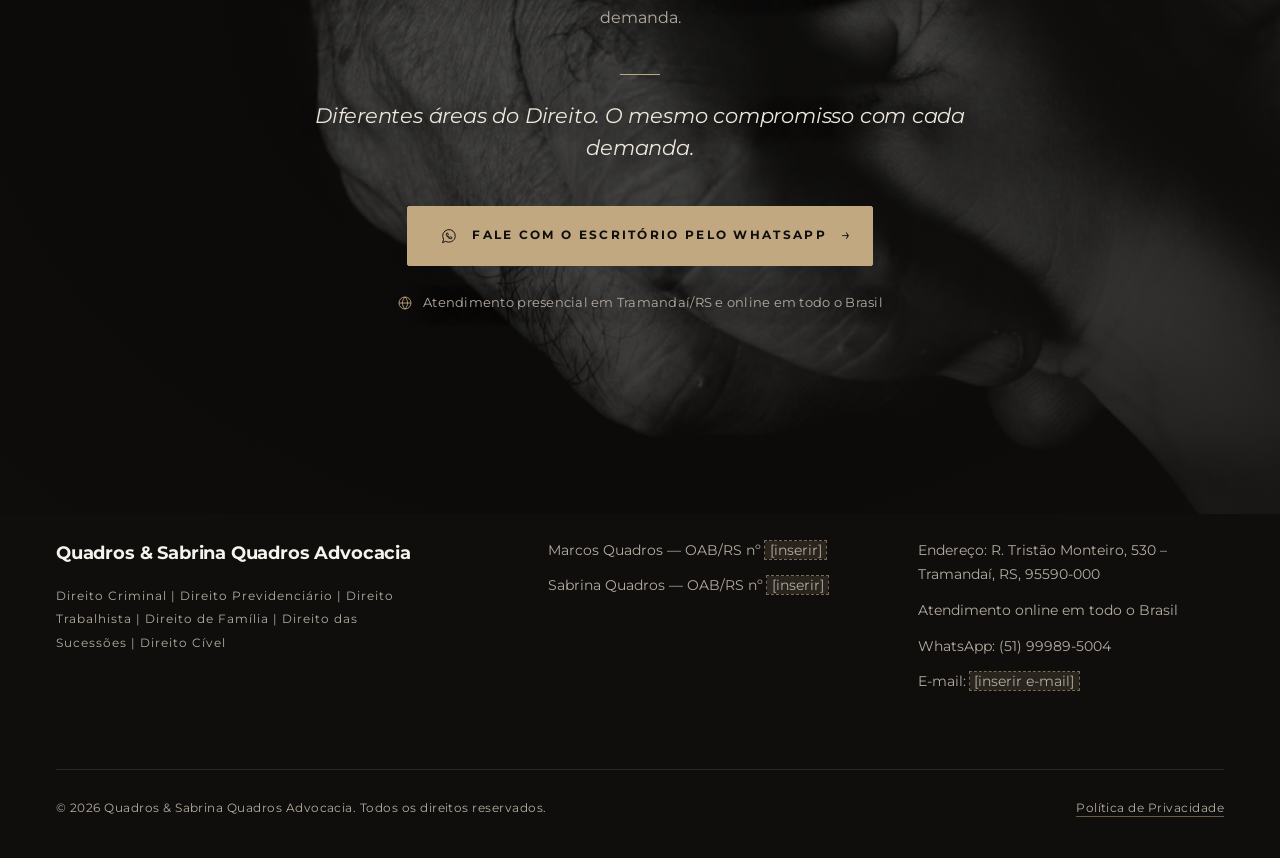
==== commit 58390869: "Mensagens do WhatsApp personalizadas por seção ('Vim através do site') Co-Authored-By: Claude Opus 5" ====
--- a/index.html
+++ b/index.html
@@ -96,7 +96,7 @@
           </ul>
         </li>
         <li>
-          <a class="btn btn--outline btn--sm" data-wa="Olá, gostaria de entrar em contato com o escritório." href="https://wa.me/5551999895004" target="_blank" rel="noopener">
+          <a class="btn btn--outline btn--sm" data-wa="Olá! Vim através do site e gostaria de falar com o escritório." href="https://wa.me/5551999895004" target="_blank" rel="noopener">
             <svg class="icon" viewBox="0 0 24 24" aria-hidden="true"><use href="#i-whatsapp"/></svg>
             <span>WhatsApp</span>
           </a>
@@ -128,7 +128,7 @@
       <p class="hero__text">Uma trajetória de 27 anos na advocacia criminal, que hoje reúne diferentes experiências e áreas de atuação para oferecer orientação jurídica com responsabilidade, proximidade e atenção a cada demanda.</p>
 
       <div class="hero__cta">
-        <a class="btn btn--solid" data-wa="Olá, gostaria de entrar em contato com o escritório." href="https://wa.me/5551999895004" target="_blank" rel="noopener">
+        <a class="btn btn--solid" data-wa="Olá! Vim através do site e gostaria de saber mais sobre as soluções jurídicas do escritório." href="https://wa.me/5551999895004" target="_blank" rel="noopener">
           <svg class="icon" viewBox="0 0 24 24" aria-hidden="true"><use href="#i-whatsapp"/></svg>
           <span>Fale com um especialista</span>
         </a>
@@ -161,7 +161,7 @@
       <p class="reveal">Quando uma doença ou condição de saúde impede você de trabalhar, você pode ter direito ao auxílio por incapacidade temporária, conhecido como auxílio-doença.</p>
       <p class="reveal">Esse benefício é devido a trabalhadores com carteira assinada, a quem contribui por conta própria e, em alguns casos, até a quem não está contribuindo no momento, desde que analisados os requisitos legais.</p>
       <p class="highlight reveal">Não consegue trabalhar? Garanta o que é seu por direito.</p>
-      <a class="btn btn--outline reveal" data-wa="Olá, gostaria de orientação sobre auxílio-doença." href="https://wa.me/5551999895004" target="_blank" rel="noopener">
+      <a class="btn btn--outline reveal" data-wa="Olá! Vim através do site. Estou afastado do trabalho por saúde e gostaria de saber sobre o auxílio-doença." href="https://wa.me/5551999895004" target="_blank" rel="noopener">
         <svg class="icon" viewBox="0 0 24 24" aria-hidden="true"><use href="#i-whatsapp"/></svg>
         <span>Fale com um advogado agora mesmo</span>
       </a>
@@ -188,7 +188,7 @@
       <p class="reveal">Idosos a partir de 65 anos e pessoas com deficiência podem ter direito ao BPC/LOAS, o Benefício de Prestação Continuada, mesmo sem nunca terem contribuído para o INSS.</p>
       <p class="reveal">Para isso, são analisados os requisitos legais e socioeconômicos, como a renda da família e a condição de idade ou de deficiência.</p>
       <p class="highlight reveal">Conhecer esse direito pode fazer diferença na vida de quem mais precisa.</p>
-      <a class="btn btn--dark-outline reveal" data-wa="Olá, gostaria de orientação sobre o BPC/LOAS." href="https://wa.me/5551999895004" target="_blank" rel="noopener">
+      <a class="btn btn--dark-outline reveal" data-wa="Olá! Vim através do site e gostaria de saber sobre o BPC/LOAS." href="https://wa.me/5551999895004" target="_blank" rel="noopener">
         <svg class="icon" viewBox="0 0 24 24" aria-hidden="true"><use href="#i-whatsapp"/></svg>
         <span>Fale com um advogado agora mesmo</span>
       </a>
@@ -216,7 +216,7 @@
       <p class="reveal">Quando um acidente deixa sequelas permanentes que reduzem a capacidade para o trabalho habitual, determinados segurados podem ter direito ao auxílio-acidente.</p>
       <p class="reveal">E existe algo importante: o retorno ao trabalho não impede, por si só, o recebimento desse benefício.</p>
       <p class="reveal">O direito depende da análise das sequelas, da redução da capacidade laboral e dos demais requisitos legais.</p>
-      <a class="btn btn--outline reveal" data-wa="Olá, gostaria de saber mais sobre o auxílio-acidente." href="https://wa.me/5551999895004" target="_blank" rel="noopener">
+      <a class="btn btn--outline reveal" data-wa="Olá! Vim através do site e gostaria de saber sobre o auxílio-acidente." href="https://wa.me/5551999895004" target="_blank" rel="noopener">
         <svg class="icon" viewBox="0 0 24 24" aria-hidden="true"><use href="#i-whatsapp"/></svg>
         <span>Fale com um especialista</span>
       </a>
@@ -242,7 +242,7 @@
       <span class="rule" aria-hidden="true"></span>
       <p class="negado__lawyer reveal"><strong>O melhor momento para verificar é durante a gestação.</strong> Antes do parto ainda é possível conferir se as contribuições e a condição de segurada estão em dia e, se houver alguma pendência, buscar a regularização a tempo. Depois que o bebê nasce, nem sempre isso é possível.</p>
       <p class="maternidade__nota reveal">Valor mínimo do benefício: 4 meses de salário mínimo (R$ 1.621 em 2026), sujeito à análise dos requisitos de cada caso.</p>
-      <a class="btn btn--dark-outline reveal" data-wa="Olá, estou grávida e gostaria de verificar minha situação para o salário-maternidade." href="https://wa.me/5551999895004" target="_blank" rel="noopener">
+      <a class="btn btn--dark-outline reveal" data-wa="Olá! Vim através do site. Estou grávida e gostaria de saber sobre o salário-maternidade." href="https://wa.me/5551999895004" target="_blank" rel="noopener">
         <svg class="icon" viewBox="0 0 24 24" aria-hidden="true"><use href="#i-whatsapp"/></svg>
         <span>Fale com um advogado agora mesmo</span>
       </a>
@@ -271,7 +271,7 @@
       <li class="reveal">Recurso administrativo</li>
       <li class="reveal">Ação judicial</li>
     </ul>
-    <a class="btn btn--dark-outline reveal" data-wa="Olá, meu benefício do INSS foi negado e gostaria de orientação." href="https://wa.me/5551999895004" target="_blank" rel="noopener">
+    <a class="btn btn--dark-outline reveal" data-wa="Olá! Vim através do site. Tive meu benefício do INSS negado e gostaria de saber o que posso fazer." href="https://wa.me/5551999895004" target="_blank" rel="noopener">
       <svg class="icon" viewBox="0 0 24 24" aria-hidden="true"><use href="#i-whatsapp"/></svg>
       <span>Fale com um advogado agora mesmo</span>
     </a>
@@ -299,7 +299,7 @@
       <p class="reveal">Seja durante um depoimento, inquérito policial ou processo criminal, a orientação jurídica permite compreender a situação e avaliar as medidas cabíveis.</p>
       <p class="reveal">A experiência de 27 anos de Marcos Quadros na advocacia criminal integra a trajetória do escritório na defesa de direitos e garantias fundamentais.</p>
       <p class="highlight reveal">Conhecer seus direitos é essencial desde os primeiros momentos.</p>
-      <a class="btn btn--outline reveal" data-wa="Olá, gostaria de orientação em Direito Criminal." href="https://wa.me/5551999895004" target="_blank" rel="noopener">
+      <a class="btn btn--outline reveal" data-wa="Olá! Vim através do site. Recebi uma intimação ou estou sendo investigado e gostaria de orientação em Direito Criminal." href="https://wa.me/5551999895004" target="_blank" rel="noopener">
         <svg class="icon" viewBox="0 0 24 24" aria-hidden="true"><use href="#i-whatsapp"/></svg>
         <span>Orientação em Direito Criminal</span>
       </a>
@@ -326,7 +326,7 @@
       <p class="reveal">Verbas rescisórias, FGTS, férias, décimo terceiro salário e eventuais horas extras são algumas das questões que podem precisar de análise.</p>
       <p class="reveal">Além disso, situações como a ausência reiterada de depósitos do FGTS e outras faltas graves do empregador podem justificar a rescisão indireta do contrato de trabalho.</p>
       <p class="highlight reveal">Busque um advogado de confiança e tenha certeza do que é devido.</p>
-      <a class="btn btn--dark-outline reveal" data-wa="Olá, gostaria de orientação sobre direitos trabalhistas." href="https://wa.me/5551999895004" target="_blank" rel="noopener">
+      <a class="btn btn--dark-outline reveal" data-wa="Olá! Vim através do site. Saí do emprego e gostaria de saber sobre os meus direitos trabalhistas." href="https://wa.me/5551999895004" target="_blank" rel="noopener">
         <svg class="icon" viewBox="0 0 24 24" aria-hidden="true"><use href="#i-whatsapp"/></svg>
         <span>Fale com um especialista</span>
       </a>
@@ -357,7 +357,7 @@
         <li class="reveal" style="--i:2"><strong>Perder a chance de responder em liberdade.</strong> Na audiência de custódia, em até 24 horas, o juiz decide se a prisão será mantida. Chegar sem defesa preparada reduz as possibilidades.</li>
         <li class="reveal" style="--i:3"><strong>Deixar a família sem informação.</strong> Sem alguém acompanhando o caso, parentes ficam sem saber onde a pessoa está e o que vai acontecer.</li>
       </ul>
-      <a class="btn btn--solid btn--lg btn--wa-destaque reveal" data-wa="Olá, preciso de orientação urgente sobre uma prisão em flagrante." href="https://wa.me/5551999895004" target="_blank" rel="noopener">
+      <a class="btn btn--solid btn--lg btn--wa-destaque reveal" data-wa="Olá! Vim através do site. Preciso de orientação urgente sobre uma prisão em flagrante." href="https://wa.me/5551999895004" target="_blank" rel="noopener">
         <svg class="icon" viewBox="0 0 24 24" aria-hidden="true"><use href="#i-whatsapp"/></svg>
         <span>Fale com um advogado agora mesmo</span>
       </a>
@@ -386,7 +386,7 @@
         </div>
         <h3 class="card__title">Direito Criminal</h3>
         <p class="card__text">Atuação em investigações, inquéritos policiais, prisões, processos criminais e defesa de direitos e garantias fundamentais.</p>
-        <a class="card__link" data-wa="Olá, gostaria de orientação sobre Direito Criminal." href="https://wa.me/5551999895004" target="_blank" rel="noopener" aria-label="Falar pelo WhatsApp sobre Direito Criminal"></a>
+        <a class="card__link" data-wa="Olá! Vim através do site e gostaria de saber sobre Direito Criminal." href="https://wa.me/5551999895004" target="_blank" rel="noopener" aria-label="Falar pelo WhatsApp sobre Direito Criminal"></a>
       </li>
       <li class="card reveal" style="--i:1">
         <div class="card__top">
@@ -395,7 +395,7 @@
         </div>
         <h3 class="card__title">Direito Previdenciário</h3>
         <p class="card__text">Orientação sobre aposentadorias, benefícios por incapacidade, auxílio-acidente, salário-maternidade, BPC/LOAS, pensão por morte e demais questões previdenciárias.</p>
-        <a class="card__link" data-wa="Olá, gostaria de orientação sobre Direito Previdenciário." href="https://wa.me/5551999895004" target="_blank" rel="noopener" aria-label="Falar pelo WhatsApp sobre Direito Previdenciário"></a>
+        <a class="card__link" data-wa="Olá! Vim através do site e gostaria de saber sobre Direito Previdenciário." href="https://wa.me/5551999895004" target="_blank" rel="noopener" aria-label="Falar pelo WhatsApp sobre Direito Previdenciário"></a>
       </li>
       <li class="card reveal" style="--i:2">
         <div class="card__top">
@@ -404,7 +404,7 @@
         </div>
         <h3 class="card__title">Direito de Família</h3>
         <p class="card__text">Atuação em divórcios, pensão alimentícia, guarda dos filhos, partilha de bens e outras questões familiares.</p>
-        <a class="card__link" data-wa="Olá, gostaria de orientação sobre Direito de Família." href="https://wa.me/5551999895004" target="_blank" rel="noopener" aria-label="Falar pelo WhatsApp sobre Direito de Família"></a>
+        <a class="card__link" data-wa="Olá! Vim através do site e gostaria de saber sobre Direito de Família." href="https://wa.me/5551999895004" target="_blank" rel="noopener" aria-label="Falar pelo WhatsApp sobre Direito de Família"></a>
       </li>
       <li class="card reveal" style="--i:3">
         <div class="card__top">
@@ -413,7 +413,7 @@
         </div>
         <h3 class="card__title">Direito das Sucessões</h3>
         <p class="card__text">Atuação em inventários, partilha dos bens deixados por um familiar e outras questões sucessórias.</p>
-        <a class="card__link" data-wa="Olá, gostaria de orientação sobre Direito das Sucessões." href="https://wa.me/5551999895004" target="_blank" rel="noopener" aria-label="Falar pelo WhatsApp sobre Direito das Sucessões"></a>
+        <a class="card__link" data-wa="Olá! Vim através do site e gostaria de saber sobre Direito das Sucessões." href="https://wa.me/5551999895004" target="_blank" rel="noopener" aria-label="Falar pelo WhatsApp sobre Direito das Sucessões"></a>
       </li>
       <li class="card reveal" style="--i:4">
         <div class="card__top">
@@ -422,7 +422,7 @@
         </div>
         <h3 class="card__title">Direito Trabalhista</h3>
         <p class="card__text">Orientação sobre verbas rescisórias, rescisão indireta, FGTS, horas extras e direitos decorrentes das relações de trabalho.</p>
-        <a class="card__link" data-wa="Olá, gostaria de orientação sobre Direito Trabalhista." href="https://wa.me/5551999895004" target="_blank" rel="noopener" aria-label="Falar pelo WhatsApp sobre Direito Trabalhista"></a>
+        <a class="card__link" data-wa="Olá! Vim através do site e gostaria de saber sobre Direito Trabalhista." href="https://wa.me/5551999895004" target="_blank" rel="noopener" aria-label="Falar pelo WhatsApp sobre Direito Trabalhista"></a>
       </li>
       <li class="card reveal" style="--i:5">
         <div class="card__top">
@@ -431,12 +431,12 @@
         </div>
         <h3 class="card__title">Direito Cível</h3>
         <p class="card__text">Análise de demandas contratuais, responsabilidade civil, obrigações e conflitos de natureza cível.</p>
-        <a class="card__link" data-wa="Olá, gostaria de orientação sobre Direito Cível." href="https://wa.me/5551999895004" target="_blank" rel="noopener" aria-label="Falar pelo WhatsApp sobre Direito Cível"></a>
+        <a class="card__link" data-wa="Olá! Vim através do site e gostaria de saber sobre Direito Cível." href="https://wa.me/5551999895004" target="_blank" rel="noopener" aria-label="Falar pelo WhatsApp sobre Direito Cível"></a>
       </li>
     </ul>
 
     <div class="section-cta section-cta--center reveal">
-      <a class="btn btn--dark-outline" data-wa="Olá, gostaria de falar com um advogado." href="https://wa.me/5551999895004" target="_blank" rel="noopener">
+      <a class="btn btn--dark-outline" data-wa="Olá! Vim através do site e gostaria de falar com um advogado sobre as áreas de atuação." href="https://wa.me/5551999895004" target="_blank" rel="noopener">
         <svg class="icon" viewBox="0 0 24 24" aria-hidden="true"><use href="#i-whatsapp"/></svg>
         <span>Fale com um advogado agora mesmo</span>
       </a>
@@ -468,62 +468,62 @@
           <li class="sol-card">
             <h4 class="sol-card__title">Aposentadoria por idade</h4>
             <p>Análise do tempo de contribuição e da idade mínima exigida.</p>
-            <a class="card__link" data-wa="Olá, gostaria de orientação sobre aposentadoria por idade." href="https://wa.me/5551999895004" target="_blank" rel="noopener" aria-label="Falar pelo WhatsApp sobre Aposentadoria por idade"></a>
+            <a class="card__link" data-wa="Olá! Vim através do site e gostaria de saber sobre aposentadoria por idade." href="https://wa.me/5551999895004" target="_blank" rel="noopener" aria-label="Falar pelo WhatsApp sobre Aposentadoria por idade"></a>
           </li>
           <li class="sol-card">
             <h4 class="sol-card__title">Aposentadoria por tempo de contribuição</h4>
             <p>Verificação das regras de transição aplicáveis ao seu histórico.</p>
-            <a class="card__link" data-wa="Olá, gostaria de orientação sobre aposentadoria por tempo de contribuição." href="https://wa.me/5551999895004" target="_blank" rel="noopener" aria-label="Falar pelo WhatsApp sobre Aposentadoria por tempo de contribuição"></a>
+            <a class="card__link" data-wa="Olá! Vim através do site e gostaria de saber sobre aposentadoria por tempo de contribuição." href="https://wa.me/5551999895004" target="_blank" rel="noopener" aria-label="Falar pelo WhatsApp sobre Aposentadoria por tempo de contribuição"></a>
           </li>
           <li class="sol-card">
             <h4 class="sol-card__title">Aposentadoria especial</h4>
             <p>Para quem trabalhou exposto a agentes nocivos à saúde.</p>
-            <a class="card__link" data-wa="Olá, gostaria de orientação sobre aposentadoria especial." href="https://wa.me/5551999895004" target="_blank" rel="noopener" aria-label="Falar pelo WhatsApp sobre Aposentadoria especial"></a>
+            <a class="card__link" data-wa="Olá! Vim através do site e gostaria de saber sobre aposentadoria especial." href="https://wa.me/5551999895004" target="_blank" rel="noopener" aria-label="Falar pelo WhatsApp sobre Aposentadoria especial"></a>
           </li>
           <li class="sol-card">
             <h4 class="sol-card__title">Aposentadoria da pessoa com deficiência</h4>
             <p>Regras próprias de idade e de tempo de contribuição.</p>
-            <a class="card__link" data-wa="Olá, gostaria de orientação sobre aposentadoria da pessoa com deficiência." href="https://wa.me/5551999895004" target="_blank" rel="noopener" aria-label="Falar pelo WhatsApp sobre Aposentadoria da pessoa com deficiência"></a>
+            <a class="card__link" data-wa="Olá! Vim através do site e gostaria de saber sobre aposentadoria da pessoa com deficiência." href="https://wa.me/5551999895004" target="_blank" rel="noopener" aria-label="Falar pelo WhatsApp sobre Aposentadoria da pessoa com deficiência"></a>
           </li>
           <li class="sol-card">
             <h4 class="sol-card__title">Auxílio por incapacidade temporária</h4>
             <p>O antigo auxílio-doença, para quem está afastado por doença.</p>
-            <a class="card__link" data-wa="Olá, gostaria de orientação sobre auxílio por incapacidade temporária." href="https://wa.me/5551999895004" target="_blank" rel="noopener" aria-label="Falar pelo WhatsApp sobre Auxílio por incapacidade temporária"></a>
+            <a class="card__link" data-wa="Olá! Vim através do site e gostaria de saber sobre auxílio por incapacidade temporária." href="https://wa.me/5551999895004" target="_blank" rel="noopener" aria-label="Falar pelo WhatsApp sobre Auxílio por incapacidade temporária"></a>
           </li>
           <li class="sol-card">
             <h4 class="sol-card__title">Aposentadoria por incapacidade permanente</h4>
             <p>Quando a incapacidade para o trabalho é definitiva.</p>
-            <a class="card__link" data-wa="Olá, gostaria de orientação sobre aposentadoria por incapacidade permanente." href="https://wa.me/5551999895004" target="_blank" rel="noopener" aria-label="Falar pelo WhatsApp sobre Aposentadoria por incapacidade permanente"></a>
+            <a class="card__link" data-wa="Olá! Vim através do site e gostaria de saber sobre aposentadoria por incapacidade permanente." href="https://wa.me/5551999895004" target="_blank" rel="noopener" aria-label="Falar pelo WhatsApp sobre Aposentadoria por incapacidade permanente"></a>
           </li>
           <li class="sol-card">
             <h4 class="sol-card__title">Auxílio-acidente</h4>
             <p>Para sequelas que reduzem a capacidade de trabalho.</p>
-            <a class="card__link" data-wa="Olá, gostaria de orientação sobre auxílio-acidente." href="https://wa.me/5551999895004" target="_blank" rel="noopener" aria-label="Falar pelo WhatsApp sobre Auxílio-acidente"></a>
+            <a class="card__link" data-wa="Olá! Vim através do site e gostaria de saber sobre auxílio-acidente." href="https://wa.me/5551999895004" target="_blank" rel="noopener" aria-label="Falar pelo WhatsApp sobre Auxílio-acidente"></a>
           </li>
           <li class="sol-card">
             <h4 class="sol-card__title">BPC/LOAS</h4>
             <p>Benefício para idosos e pessoas com deficiência de baixa renda.</p>
-            <a class="card__link" data-wa="Olá, gostaria de orientação sobre BPC/LOAS." href="https://wa.me/5551999895004" target="_blank" rel="noopener" aria-label="Falar pelo WhatsApp sobre BPC/LOAS"></a>
+            <a class="card__link" data-wa="Olá! Vim através do site e gostaria de saber sobre BPC/LOAS." href="https://wa.me/5551999895004" target="_blank" rel="noopener" aria-label="Falar pelo WhatsApp sobre BPC/LOAS"></a>
           </li>
           <li class="sol-card">
             <h4 class="sol-card__title">Salário-maternidade</h4>
             <p>Inclusive para autônomas, desempregadas e em casos de adoção.</p>
-            <a class="card__link" data-wa="Olá, gostaria de orientação sobre salário-maternidade." href="https://wa.me/5551999895004" target="_blank" rel="noopener" aria-label="Falar pelo WhatsApp sobre Salário-maternidade"></a>
+            <a class="card__link" data-wa="Olá! Vim através do site e gostaria de saber sobre salário-maternidade." href="https://wa.me/5551999895004" target="_blank" rel="noopener" aria-label="Falar pelo WhatsApp sobre Salário-maternidade"></a>
           </li>
           <li class="sol-card">
             <h4 class="sol-card__title">Pensão por morte</h4>
             <p>Proteção previdenciária aos dependentes do segurado.</p>
-            <a class="card__link" data-wa="Olá, gostaria de orientação sobre pensão por morte." href="https://wa.me/5551999895004" target="_blank" rel="noopener" aria-label="Falar pelo WhatsApp sobre Pensão por morte"></a>
+            <a class="card__link" data-wa="Olá! Vim através do site e gostaria de saber sobre pensão por morte." href="https://wa.me/5551999895004" target="_blank" rel="noopener" aria-label="Falar pelo WhatsApp sobre Pensão por morte"></a>
           </li>
           <li class="sol-card">
             <h4 class="sol-card__title">Revisão de benefícios</h4>
             <p>Conferência do valor e dos cálculos de benefícios já concedidos.</p>
-            <a class="card__link" data-wa="Olá, gostaria de orientação sobre revisão de benefícios." href="https://wa.me/5551999895004" target="_blank" rel="noopener" aria-label="Falar pelo WhatsApp sobre Revisão de benefícios"></a>
+            <a class="card__link" data-wa="Olá! Vim através do site e gostaria de saber sobre revisão de benefícios." href="https://wa.me/5551999895004" target="_blank" rel="noopener" aria-label="Falar pelo WhatsApp sobre Revisão de benefícios"></a>
           </li>
           <li class="sol-card">
             <h4 class="sol-card__title">Planejamento previdenciário</h4>
             <p>Estudo do melhor caminho e momento para se aposentar.</p>
-            <a class="card__link" data-wa="Olá, gostaria de orientação sobre planejamento previdenciário." href="https://wa.me/5551999895004" target="_blank" rel="noopener" aria-label="Falar pelo WhatsApp sobre Planejamento previdenciário"></a>
+            <a class="card__link" data-wa="Olá! Vim através do site e gostaria de saber sobre planejamento previdenciário." href="https://wa.me/5551999895004" target="_blank" rel="noopener" aria-label="Falar pelo WhatsApp sobre Planejamento previdenciário"></a>
           </li>
         </ul>
       </div>
@@ -533,42 +533,42 @@
           <li class="sol-card">
             <h4 class="sol-card__title">Verbas rescisórias</h4>
             <p>Conferência do que deveria ser pago no fim do contrato.</p>
-            <a class="card__link" data-wa="Olá, gostaria de orientação sobre verbas rescisórias." href="https://wa.me/5551999895004" target="_blank" rel="noopener" aria-label="Falar pelo WhatsApp sobre Verbas rescisórias"></a>
+            <a class="card__link" data-wa="Olá! Vim através do site e gostaria de saber sobre verbas rescisórias." href="https://wa.me/5551999895004" target="_blank" rel="noopener" aria-label="Falar pelo WhatsApp sobre Verbas rescisórias"></a>
           </li>
           <li class="sol-card">
             <h4 class="sol-card__title">Rescisão indireta</h4>
             <p>Quando faltas graves do empregador justificam o encerramento.</p>
-            <a class="card__link" data-wa="Olá, gostaria de orientação sobre rescisão indireta." href="https://wa.me/5551999895004" target="_blank" rel="noopener" aria-label="Falar pelo WhatsApp sobre Rescisão indireta"></a>
+            <a class="card__link" data-wa="Olá! Vim através do site e gostaria de saber sobre rescisão indireta." href="https://wa.me/5551999895004" target="_blank" rel="noopener" aria-label="Falar pelo WhatsApp sobre Rescisão indireta"></a>
           </li>
           <li class="sol-card">
             <h4 class="sol-card__title">Horas extras</h4>
             <p>Cálculo de jornadas além do contratado e dos reflexos.</p>
-            <a class="card__link" data-wa="Olá, gostaria de orientação sobre horas extras." href="https://wa.me/5551999895004" target="_blank" rel="noopener" aria-label="Falar pelo WhatsApp sobre Horas extras"></a>
+            <a class="card__link" data-wa="Olá! Vim através do site e gostaria de saber sobre horas extras." href="https://wa.me/5551999895004" target="_blank" rel="noopener" aria-label="Falar pelo WhatsApp sobre Horas extras"></a>
           </li>
           <li class="sol-card">
             <h4 class="sol-card__title">FGTS não depositado</h4>
             <p>Verificação dos depósitos e da multa de 40%.</p>
-            <a class="card__link" data-wa="Olá, gostaria de orientação sobre FGTS não depositado." href="https://wa.me/5551999895004" target="_blank" rel="noopener" aria-label="Falar pelo WhatsApp sobre FGTS não depositado"></a>
+            <a class="card__link" data-wa="Olá! Vim através do site e gostaria de saber sobre FGTS não depositado." href="https://wa.me/5551999895004" target="_blank" rel="noopener" aria-label="Falar pelo WhatsApp sobre FGTS não depositado"></a>
           </li>
           <li class="sol-card">
             <h4 class="sol-card__title">Reconhecimento de vínculo</h4>
             <p>Para quem trabalhou sem carteira assinada.</p>
-            <a class="card__link" data-wa="Olá, gostaria de orientação sobre reconhecimento de vínculo." href="https://wa.me/5551999895004" target="_blank" rel="noopener" aria-label="Falar pelo WhatsApp sobre Reconhecimento de vínculo"></a>
+            <a class="card__link" data-wa="Olá! Vim através do site e gostaria de saber sobre reconhecimento de vínculo." href="https://wa.me/5551999895004" target="_blank" rel="noopener" aria-label="Falar pelo WhatsApp sobre Reconhecimento de vínculo"></a>
           </li>
           <li class="sol-card">
             <h4 class="sol-card__title">Acidente e doença do trabalho</h4>
             <p>Direitos ligados a acidentes e doenças ocupacionais.</p>
-            <a class="card__link" data-wa="Olá, gostaria de orientação sobre acidente e doença do trabalho." href="https://wa.me/5551999895004" target="_blank" rel="noopener" aria-label="Falar pelo WhatsApp sobre Acidente e doença do trabalho"></a>
+            <a class="card__link" data-wa="Olá! Vim através do site e gostaria de saber sobre acidente e doença do trabalho." href="https://wa.me/5551999895004" target="_blank" rel="noopener" aria-label="Falar pelo WhatsApp sobre Acidente e doença do trabalho"></a>
           </li>
           <li class="sol-card">
             <h4 class="sol-card__title">Insalubridade e periculosidade</h4>
             <p>Adicionais devidos por condições de risco.</p>
-            <a class="card__link" data-wa="Olá, gostaria de orientação sobre insalubridade e periculosidade." href="https://wa.me/5551999895004" target="_blank" rel="noopener" aria-label="Falar pelo WhatsApp sobre Insalubridade e periculosidade"></a>
+            <a class="card__link" data-wa="Olá! Vim através do site e gostaria de saber sobre insalubridade e periculosidade." href="https://wa.me/5551999895004" target="_blank" rel="noopener" aria-label="Falar pelo WhatsApp sobre Insalubridade e periculosidade"></a>
           </li>
           <li class="sol-card">
             <h4 class="sol-card__title">Assédio moral</h4>
             <p>Orientação em situações de constrangimento no trabalho.</p>
-            <a class="card__link" data-wa="Olá, gostaria de orientação sobre assédio moral." href="https://wa.me/5551999895004" target="_blank" rel="noopener" aria-label="Falar pelo WhatsApp sobre Assédio moral"></a>
+            <a class="card__link" data-wa="Olá! Vim através do site e gostaria de saber sobre assédio moral." href="https://wa.me/5551999895004" target="_blank" rel="noopener" aria-label="Falar pelo WhatsApp sobre Assédio moral"></a>
           </li>
         </ul>
       </div>
@@ -578,37 +578,37 @@
           <li class="sol-card">
             <h4 class="sol-card__title">Inquérito e depoimento</h4>
             <p>Acompanhamento desde a fase de investigação.</p>
-            <a class="card__link" data-wa="Olá, gostaria de orientação sobre inquérito e depoimento." href="https://wa.me/5551999895004" target="_blank" rel="noopener" aria-label="Falar pelo WhatsApp sobre Inquérito e depoimento"></a>
+            <a class="card__link" data-wa="Olá! Vim através do site e gostaria de saber sobre inquérito e depoimento." href="https://wa.me/5551999895004" target="_blank" rel="noopener" aria-label="Falar pelo WhatsApp sobre Inquérito e depoimento"></a>
           </li>
           <li class="sol-card">
             <h4 class="sol-card__title">Prisão em flagrante</h4>
             <p>Atuação imediata e na audiência de custódia.</p>
-            <a class="card__link" data-wa="Olá, gostaria de orientação sobre prisão em flagrante." href="https://wa.me/5551999895004" target="_blank" rel="noopener" aria-label="Falar pelo WhatsApp sobre Prisão em flagrante"></a>
+            <a class="card__link" data-wa="Olá! Vim através do site e gostaria de saber sobre prisão em flagrante." href="https://wa.me/5551999895004" target="_blank" rel="noopener" aria-label="Falar pelo WhatsApp sobre Prisão em flagrante"></a>
           </li>
           <li class="sol-card">
             <h4 class="sol-card__title">Liberdade provisória e habeas corpus</h4>
             <p>Medidas para responder ao processo em liberdade.</p>
-            <a class="card__link" data-wa="Olá, gostaria de orientação sobre liberdade provisória e habeas corpus." href="https://wa.me/5551999895004" target="_blank" rel="noopener" aria-label="Falar pelo WhatsApp sobre Liberdade provisória e habeas corpus"></a>
+            <a class="card__link" data-wa="Olá! Vim através do site e gostaria de saber sobre liberdade provisória e habeas corpus." href="https://wa.me/5551999895004" target="_blank" rel="noopener" aria-label="Falar pelo WhatsApp sobre Liberdade provisória e habeas corpus"></a>
           </li>
           <li class="sol-card">
             <h4 class="sol-card__title">Defesa em processo criminal</h4>
             <p>Atuação técnica em todas as fases do processo.</p>
-            <a class="card__link" data-wa="Olá, gostaria de orientação sobre defesa em processo criminal." href="https://wa.me/5551999895004" target="_blank" rel="noopener" aria-label="Falar pelo WhatsApp sobre Defesa em processo criminal"></a>
+            <a class="card__link" data-wa="Olá! Vim através do site e gostaria de saber sobre defesa em processo criminal." href="https://wa.me/5551999895004" target="_blank" rel="noopener" aria-label="Falar pelo WhatsApp sobre Defesa em processo criminal"></a>
           </li>
           <li class="sol-card">
             <h4 class="sol-card__title">Tribunal do Júri</h4>
             <p>Defesa em processos de competência do Júri.</p>
-            <a class="card__link" data-wa="Olá, gostaria de orientação sobre tribunal do Júri." href="https://wa.me/5551999895004" target="_blank" rel="noopener" aria-label="Falar pelo WhatsApp sobre Tribunal do Júri"></a>
+            <a class="card__link" data-wa="Olá! Vim através do site e gostaria de saber sobre Tribunal do Júri." href="https://wa.me/5551999895004" target="_blank" rel="noopener" aria-label="Falar pelo WhatsApp sobre Tribunal do Júri"></a>
           </li>
           <li class="sol-card">
             <h4 class="sol-card__title">Recursos</h4>
             <p>Revisão de decisões nos tribunais.</p>
-            <a class="card__link" data-wa="Olá, gostaria de orientação sobre recursos." href="https://wa.me/5551999895004" target="_blank" rel="noopener" aria-label="Falar pelo WhatsApp sobre Recursos"></a>
+            <a class="card__link" data-wa="Olá! Vim através do site e gostaria de saber sobre recursos." href="https://wa.me/5551999895004" target="_blank" rel="noopener" aria-label="Falar pelo WhatsApp sobre Recursos"></a>
           </li>
           <li class="sol-card">
             <h4 class="sol-card__title">Execução penal</h4>
             <p>Progressão de regime e demais direitos na execução.</p>
-            <a class="card__link" data-wa="Olá, gostaria de orientação sobre execução penal." href="https://wa.me/5551999895004" target="_blank" rel="noopener" aria-label="Falar pelo WhatsApp sobre Execução penal"></a>
+            <a class="card__link" data-wa="Olá! Vim através do site e gostaria de saber sobre execução penal." href="https://wa.me/5551999895004" target="_blank" rel="noopener" aria-label="Falar pelo WhatsApp sobre Execução penal"></a>
           </li>
         </ul>
       </div>
@@ -618,37 +618,37 @@
           <li class="sol-card">
             <h4 class="sol-card__title">Divórcio consensual</h4>
             <p>Quando há acordo, inclusive em cartório.</p>
-            <a class="card__link" data-wa="Olá, gostaria de orientação sobre divórcio consensual." href="https://wa.me/5551999895004" target="_blank" rel="noopener" aria-label="Falar pelo WhatsApp sobre Divórcio consensual"></a>
+            <a class="card__link" data-wa="Olá! Vim através do site e gostaria de saber sobre divórcio consensual." href="https://wa.me/5551999895004" target="_blank" rel="noopener" aria-label="Falar pelo WhatsApp sobre Divórcio consensual"></a>
           </li>
           <li class="sol-card">
             <h4 class="sol-card__title">Divórcio litigioso</h4>
             <p>Quando não há consenso entre as partes.</p>
-            <a class="card__link" data-wa="Olá, gostaria de orientação sobre divórcio litigioso." href="https://wa.me/5551999895004" target="_blank" rel="noopener" aria-label="Falar pelo WhatsApp sobre Divórcio litigioso"></a>
+            <a class="card__link" data-wa="Olá! Vim através do site e gostaria de saber sobre divórcio litigioso." href="https://wa.me/5551999895004" target="_blank" rel="noopener" aria-label="Falar pelo WhatsApp sobre Divórcio litigioso"></a>
           </li>
           <li class="sol-card">
             <h4 class="sol-card__title">Pensão alimentícia</h4>
             <p>Fixação, revisão e cobrança de alimentos.</p>
-            <a class="card__link" data-wa="Olá, gostaria de orientação sobre pensão alimentícia." href="https://wa.me/5551999895004" target="_blank" rel="noopener" aria-label="Falar pelo WhatsApp sobre Pensão alimentícia"></a>
+            <a class="card__link" data-wa="Olá! Vim através do site e gostaria de saber sobre pensão alimentícia." href="https://wa.me/5551999895004" target="_blank" rel="noopener" aria-label="Falar pelo WhatsApp sobre Pensão alimentícia"></a>
           </li>
           <li class="sol-card">
             <h4 class="sol-card__title">Guarda e convivência</h4>
             <p>Definição da guarda e do convívio com os filhos.</p>
-            <a class="card__link" data-wa="Olá, gostaria de orientação sobre guarda e convivência." href="https://wa.me/5551999895004" target="_blank" rel="noopener" aria-label="Falar pelo WhatsApp sobre Guarda e convivência"></a>
+            <a class="card__link" data-wa="Olá! Vim através do site e gostaria de saber sobre guarda e convivência." href="https://wa.me/5551999895004" target="_blank" rel="noopener" aria-label="Falar pelo WhatsApp sobre Guarda e convivência"></a>
           </li>
           <li class="sol-card">
             <h4 class="sol-card__title">União estável</h4>
             <p>Reconhecimento e dissolução da união.</p>
-            <a class="card__link" data-wa="Olá, gostaria de orientação sobre união estável." href="https://wa.me/5551999895004" target="_blank" rel="noopener" aria-label="Falar pelo WhatsApp sobre União estável"></a>
+            <a class="card__link" data-wa="Olá! Vim através do site e gostaria de saber sobre união estável." href="https://wa.me/5551999895004" target="_blank" rel="noopener" aria-label="Falar pelo WhatsApp sobre União estável"></a>
           </li>
           <li class="sol-card">
             <h4 class="sol-card__title">Partilha de bens</h4>
             <p>Divisão do patrimônio do casal.</p>
-            <a class="card__link" data-wa="Olá, gostaria de orientação sobre partilha de bens." href="https://wa.me/5551999895004" target="_blank" rel="noopener" aria-label="Falar pelo WhatsApp sobre Partilha de bens"></a>
+            <a class="card__link" data-wa="Olá! Vim através do site e gostaria de saber sobre partilha de bens." href="https://wa.me/5551999895004" target="_blank" rel="noopener" aria-label="Falar pelo WhatsApp sobre Partilha de bens"></a>
           </li>
           <li class="sol-card">
             <h4 class="sol-card__title">Investigação de paternidade</h4>
             <p>Reconhecimento do vínculo de filiação.</p>
-            <a class="card__link" data-wa="Olá, gostaria de orientação sobre investigação de paternidade." href="https://wa.me/5551999895004" target="_blank" rel="noopener" aria-label="Falar pelo WhatsApp sobre Investigação de paternidade"></a>
+            <a class="card__link" data-wa="Olá! Vim através do site e gostaria de saber sobre investigação de paternidade." href="https://wa.me/5551999895004" target="_blank" rel="noopener" aria-label="Falar pelo WhatsApp sobre Investigação de paternidade"></a>
           </li>
         </ul>
       </div>
@@ -658,27 +658,27 @@
           <li class="sol-card">
             <h4 class="sol-card__title">Inventário em cartório</h4>
             <p>Quando há acordo entre os herdeiros e os requisitos legais.</p>
-            <a class="card__link" data-wa="Olá, gostaria de orientação sobre inventário em cartório." href="https://wa.me/5551999895004" target="_blank" rel="noopener" aria-label="Falar pelo WhatsApp sobre Inventário em cartório"></a>
+            <a class="card__link" data-wa="Olá! Vim através do site e gostaria de saber sobre inventário em cartório." href="https://wa.me/5551999895004" target="_blank" rel="noopener" aria-label="Falar pelo WhatsApp sobre Inventário em cartório"></a>
           </li>
           <li class="sol-card">
             <h4 class="sol-card__title">Inventário judicial</h4>
             <p>Quando há divergência ou herdeiros menores.</p>
-            <a class="card__link" data-wa="Olá, gostaria de orientação sobre inventário judicial." href="https://wa.me/5551999895004" target="_blank" rel="noopener" aria-label="Falar pelo WhatsApp sobre Inventário judicial"></a>
+            <a class="card__link" data-wa="Olá! Vim através do site e gostaria de saber sobre inventário judicial." href="https://wa.me/5551999895004" target="_blank" rel="noopener" aria-label="Falar pelo WhatsApp sobre Inventário judicial"></a>
           </li>
           <li class="sol-card">
             <h4 class="sol-card__title">Testamento</h4>
             <p>Orientação para organizar a vontade sobre os bens.</p>
-            <a class="card__link" data-wa="Olá, gostaria de orientação sobre testamento." href="https://wa.me/5551999895004" target="_blank" rel="noopener" aria-label="Falar pelo WhatsApp sobre Testamento"></a>
+            <a class="card__link" data-wa="Olá! Vim através do site e gostaria de saber sobre testamento." href="https://wa.me/5551999895004" target="_blank" rel="noopener" aria-label="Falar pelo WhatsApp sobre Testamento"></a>
           </li>
           <li class="sol-card">
             <h4 class="sol-card__title">Alvará judicial</h4>
             <p>Liberação de valores deixados pelo falecido.</p>
-            <a class="card__link" data-wa="Olá, gostaria de orientação sobre alvará judicial." href="https://wa.me/5551999895004" target="_blank" rel="noopener" aria-label="Falar pelo WhatsApp sobre Alvará judicial"></a>
+            <a class="card__link" data-wa="Olá! Vim através do site e gostaria de saber sobre alvará judicial." href="https://wa.me/5551999895004" target="_blank" rel="noopener" aria-label="Falar pelo WhatsApp sobre Alvará judicial"></a>
           </li>
           <li class="sol-card">
             <h4 class="sol-card__title">Planejamento sucessório</h4>
             <p>Organização prévia da transmissão do patrimônio.</p>
-            <a class="card__link" data-wa="Olá, gostaria de orientação sobre planejamento sucessório." href="https://wa.me/5551999895004" target="_blank" rel="noopener" aria-label="Falar pelo WhatsApp sobre Planejamento sucessório"></a>
+            <a class="card__link" data-wa="Olá! Vim através do site e gostaria de saber sobre planejamento sucessório." href="https://wa.me/5551999895004" target="_blank" rel="noopener" aria-label="Falar pelo WhatsApp sobre Planejamento sucessório"></a>
           </li>
         </ul>
       </div>
@@ -688,27 +688,27 @@
           <li class="sol-card">
             <h4 class="sol-card__title">Contratos</h4>
             <p>Análise, elaboração e revisão de contratos.</p>
-            <a class="card__link" data-wa="Olá, gostaria de orientação sobre contratos." href="https://wa.me/5551999895004" target="_blank" rel="noopener" aria-label="Falar pelo WhatsApp sobre Contratos"></a>
+            <a class="card__link" data-wa="Olá! Vim através do site e gostaria de saber sobre contratos." href="https://wa.me/5551999895004" target="_blank" rel="noopener" aria-label="Falar pelo WhatsApp sobre Contratos"></a>
           </li>
           <li class="sol-card">
             <h4 class="sol-card__title">Indenizações</h4>
             <p>Danos morais e materiais.</p>
-            <a class="card__link" data-wa="Olá, gostaria de orientação sobre indenizações." href="https://wa.me/5551999895004" target="_blank" rel="noopener" aria-label="Falar pelo WhatsApp sobre Indenizações"></a>
+            <a class="card__link" data-wa="Olá! Vim através do site e gostaria de saber sobre indenizações." href="https://wa.me/5551999895004" target="_blank" rel="noopener" aria-label="Falar pelo WhatsApp sobre Indenizações"></a>
           </li>
           <li class="sol-card">
             <h4 class="sol-card__title">Direito do consumidor</h4>
             <p>Cobranças indevidas, produtos e serviços com defeito.</p>
-            <a class="card__link" data-wa="Olá, gostaria de orientação sobre direito do consumidor." href="https://wa.me/5551999895004" target="_blank" rel="noopener" aria-label="Falar pelo WhatsApp sobre Direito do consumidor"></a>
+            <a class="card__link" data-wa="Olá! Vim através do site e gostaria de saber sobre direito do consumidor." href="https://wa.me/5551999895004" target="_blank" rel="noopener" aria-label="Falar pelo WhatsApp sobre Direito do consumidor"></a>
           </li>
           <li class="sol-card">
             <h4 class="sol-card__title">Cobranças e execuções</h4>
             <p>Recebimento de valores devidos.</p>
-            <a class="card__link" data-wa="Olá, gostaria de orientação sobre cobranças e execuções." href="https://wa.me/5551999895004" target="_blank" rel="noopener" aria-label="Falar pelo WhatsApp sobre Cobranças e execuções"></a>
+            <a class="card__link" data-wa="Olá! Vim através do site e gostaria de saber sobre cobranças e execuções." href="https://wa.me/5551999895004" target="_blank" rel="noopener" aria-label="Falar pelo WhatsApp sobre Cobranças e execuções"></a>
           </li>
           <li class="sol-card">
             <h4 class="sol-card__title">Responsabilidade civil</h4>
             <p>Reparação de prejuízos causados por terceiros.</p>
-            <a class="card__link" data-wa="Olá, gostaria de orientação sobre responsabilidade civil." href="https://wa.me/5551999895004" target="_blank" rel="noopener" aria-label="Falar pelo WhatsApp sobre Responsabilidade civil"></a>
+            <a class="card__link" data-wa="Olá! Vim através do site e gostaria de saber sobre responsabilidade civil." href="https://wa.me/5551999895004" target="_blank" rel="noopener" aria-label="Falar pelo WhatsApp sobre Responsabilidade civil"></a>
           </li>
         </ul>
       </div>
@@ -782,7 +782,7 @@
 
     <div class="historia__close">
       <p class="quote-italic reveal">Porque cada situação merece ser compreendida antes de qualquer decisão.</p>
-      <a class="btn btn--outline reveal" data-wa="Olá, gostaria de entrar em contato com o escritório." href="https://wa.me/5551999895004" target="_blank" rel="noopener">
+      <a class="btn btn--outline reveal" data-wa="Olá! Vim através do site e gostaria de conversar com o Marcos e a Sabrina." href="https://wa.me/5551999895004" target="_blank" rel="noopener">
         <svg class="icon" viewBox="0 0 24 24" aria-hidden="true"><use href="#i-whatsapp"/></svg>
         <span>Entre em contato com o escritório</span>
       </a>
@@ -804,42 +804,42 @@
         <svg class="mini-card__icon" viewBox="0 0 24 24" aria-hidden="true"><use href="#i-ampulheta"/></svg>
         <h3 class="mini-card__title">Aposentadoria</h3>
         <p>Está chegando a hora de se aposentar? Conhecer seu histórico de contribuições pode ajudar a compreender as regras aplicáveis e as possibilidades previdenciárias.</p>
-        <a class="card__link" data-wa="Olá, gostaria de orientação sobre aposentadoria." href="https://wa.me/5551999895004" target="_blank" rel="noopener" aria-label="Falar pelo WhatsApp sobre Aposentadoria"></a>
+        <a class="card__link" data-wa="Olá! Vim através do site e gostaria de saber sobre aposentadoria." href="https://wa.me/5551999895004" target="_blank" rel="noopener" aria-label="Falar pelo WhatsApp sobre Aposentadoria"></a>
       </li>
       <li class="mini-card reveal" style="--i:1">
         <svg class="mini-card__icon" viewBox="0 0 24 24" aria-hidden="true"><use href="#i-cuidado"/></svg>
         <h3 class="mini-card__title">BPC/LOAS</h3>
         <p>Idosos a partir de 65 anos e pessoas com deficiência podem ter direito ao BPC, mesmo sem nunca terem contribuído para o INSS, desde que atendidos os requisitos legais e socioeconômicos.</p>
-        <a class="card__link" data-wa="Olá, gostaria de orientação sobre BPC/LOAS." href="https://wa.me/5551999895004" target="_blank" rel="noopener" aria-label="Falar pelo WhatsApp sobre BPC/LOAS"></a>
+        <a class="card__link" data-wa="Olá! Vim através do site e gostaria de saber sobre BPC/LOAS." href="https://wa.me/5551999895004" target="_blank" rel="noopener" aria-label="Falar pelo WhatsApp sobre BPC/LOAS"></a>
       </li>
       <li class="mini-card reveal" style="--i:2">
         <svg class="mini-card__icon" viewBox="0 0 24 24" aria-hidden="true"><use href="#i-maternidade"/></svg>
         <h3 class="mini-card__title">Salário-maternidade</h3>
         <p>A maternidade pode gerar direito à proteção previdenciária, inclusive para seguradas que trabalham por conta própria, conforme os requisitos aplicáveis.</p>
-        <a class="card__link" data-wa="Olá, gostaria de orientação sobre salário-maternidade." href="https://wa.me/5551999895004" target="_blank" rel="noopener" aria-label="Falar pelo WhatsApp sobre Salário-maternidade"></a>
+        <a class="card__link" data-wa="Olá! Vim através do site e gostaria de saber sobre salário-maternidade." href="https://wa.me/5551999895004" target="_blank" rel="noopener" aria-label="Falar pelo WhatsApp sobre Salário-maternidade"></a>
       </li>
       <li class="mini-card reveal" style="--i:3">
         <svg class="mini-card__icon" viewBox="0 0 24 24" aria-hidden="true"><use href="#i-folha"/></svg>
         <h3 class="mini-card__title">Pensão por morte</h3>
         <p>A perda de um familiar pode trazer dúvidas sobre a proteção previdenciária dos dependentes. O direito à pensão por morte depende da análise da situação do segurado e dos beneficiários.</p>
-        <a class="card__link" data-wa="Olá, gostaria de orientação sobre pensão por morte." href="https://wa.me/5551999895004" target="_blank" rel="noopener" aria-label="Falar pelo WhatsApp sobre Pensão por morte"></a>
+        <a class="card__link" data-wa="Olá! Vim através do site e gostaria de saber sobre pensão por morte." href="https://wa.me/5551999895004" target="_blank" rel="noopener" aria-label="Falar pelo WhatsApp sobre Pensão por morte"></a>
       </li>
       <li class="mini-card reveal" style="--i:4">
         <svg class="mini-card__icon" viewBox="0 0 24 24" aria-hidden="true"><use href="#i-aneis"/></svg>
         <h3 class="mini-card__title">Divórcio consensual</h3>
         <p>Quando existe acordo entre as partes, o divórcio pode seguir caminhos menos complexos, inclusive pela via extrajudicial, quando preenchidos os requisitos legais.</p>
-        <a class="card__link" data-wa="Olá, gostaria de orientação sobre divórcio consensual." href="https://wa.me/5551999895004" target="_blank" rel="noopener" aria-label="Falar pelo WhatsApp sobre Divórcio consensual"></a>
+        <a class="card__link" data-wa="Olá! Vim através do site e gostaria de saber sobre divórcio consensual." href="https://wa.me/5551999895004" target="_blank" rel="noopener" aria-label="Falar pelo WhatsApp sobre Divórcio consensual"></a>
       </li>
       <li class="mini-card reveal" style="--i:5">
         <svg class="mini-card__icon" viewBox="0 0 24 24" aria-hidden="true"><use href="#i-chave"/></svg>
         <h3 class="mini-card__title">Inventário</h3>
         <p>Precisa regularizar os bens deixados por um familiar? Existem situações em que o inventário pode ser realizado diretamente em cartório, com assistência jurídica.</p>
-        <a class="card__link" data-wa="Olá, gostaria de orientação sobre inventário." href="https://wa.me/5551999895004" target="_blank" rel="noopener" aria-label="Falar pelo WhatsApp sobre Inventário"></a>
+        <a class="card__link" data-wa="Olá! Vim através do site e gostaria de saber sobre inventário." href="https://wa.me/5551999895004" target="_blank" rel="noopener" aria-label="Falar pelo WhatsApp sobre Inventário"></a>
       </li>
     </ul>
 
     <div class="section-cta section-cta--center reveal">
-      <a class="btn btn--dark-outline" data-wa="Olá, gostaria de orientação jurídica sobre a minha situação." href="https://wa.me/5551999895004" target="_blank" rel="noopener">
+      <a class="btn btn--dark-outline" data-wa="Olá! Vim através do site e gostaria de orientação sobre a minha situação." href="https://wa.me/5551999895004" target="_blank" rel="noopener">
         <svg class="icon" viewBox="0 0 24 24" aria-hidden="true"><use href="#i-whatsapp"/></svg>
         <span>Entre em contato pelo WhatsApp</span>
       </a>
@@ -858,7 +858,7 @@
     <h2 class="h2 h2--xl reveal" id="s10-title">A advocacia que te acompanha em todas as fases da vida.</h2>
     <p class="reveal">Com 27 anos de experiência e uma atuação que hoje se estende às áreas previdenciária, trabalhista, cível, de família e sucessões, a Quadros &amp; Sabrina Quadros Advocacia reúne experiência, responsabilidade e atenção às particularidades de cada demanda.</p>
     <p class="highlight reveal">Diferentes áreas do Direito. O mesmo compromisso com cada demanda.</p>
-    <a class="btn btn--solid btn--lg reveal" data-wa="Olá, gostaria de falar com o escritório." href="https://wa.me/5551999895004" target="_blank" rel="noopener">
+    <a class="btn btn--solid btn--lg reveal" data-wa="Olá! Vim através do site e gostaria de falar com o escritório sobre o meu caso." href="https://wa.me/5551999895004" target="_blank" rel="noopener">
         <svg class="icon" viewBox="0 0 24 24" aria-hidden="true"><use href="#i-whatsapp"/></svg>
         <span>Fale com o escritório pelo WhatsApp</span>
       </a>
@@ -890,7 +890,7 @@
         <ul role="list">
           <li>Endereço: R. Tristão Monteiro, 530 – Tramandaí, RS, 95590-000</li>
           <li>Atendimento online em todo o Brasil</li>
-          <li>WhatsApp: <a href="https://wa.me/5551999895004" data-wa="Olá, gostaria de entrar em contato com o escritório." target="_blank" rel="noopener">(51) 99989-5004</a></li>
+          <li>WhatsApp: <a href="https://wa.me/5551999895004" data-wa="Olá! Vim através do site e gostaria de falar com o escritório." target="_blank" rel="noopener">(51) 99989-5004</a></li>
           <li>E-mail: <a href="mailto:contato@SEUDOMINIO.com.br"><span class="placeholder">[inserir e-mail]</span></a></li>
         </ul>
       </div>
@@ -904,7 +904,7 @@
 </footer>
 
 <!-- Botão flutuante de WhatsApp -->
-<a class="wa-float" data-wa="Olá, gostaria de orientação jurídica." href="https://wa.me/5551999895004" target="_blank" rel="noopener" aria-label="Conversar pelo WhatsApp">
+<a class="wa-float" data-wa="Olá! Vim através do site e gostaria de uma orientação jurídica." href="https://wa.me/5551999895004" target="_blank" rel="noopener" aria-label="Conversar pelo WhatsApp">
   <svg viewBox="0 0 24 24" aria-hidden="true"><use href="#i-whatsapp-logo"/></svg>
 </a>
 
--- a/css/tema-moderno.css
+++ b/css/tema-moderno.css
@@ -575,3 +575,9 @@
 /* Flagrante: sem coluna "grudada" e lista aparece junto com o resto */
 @media (min-width: 1024px) { .flagrante__head { position: static !important; } .flagrante__grid { align-items: center; } }
 .js .facts li.reveal { transition-delay: 0s; }
+/* Topo: escrita um pouco menor */
+@media (min-width: 1024px) {
+  .hero--center .hero__title { font-size: clamp(1.8rem, .9rem + 2.2vw, 2.9rem); }
+  .hero--center .hero__text { font-size: .94rem; }
+  .hero--center .hero__eyebrow { font-size: .66rem; }
+}
